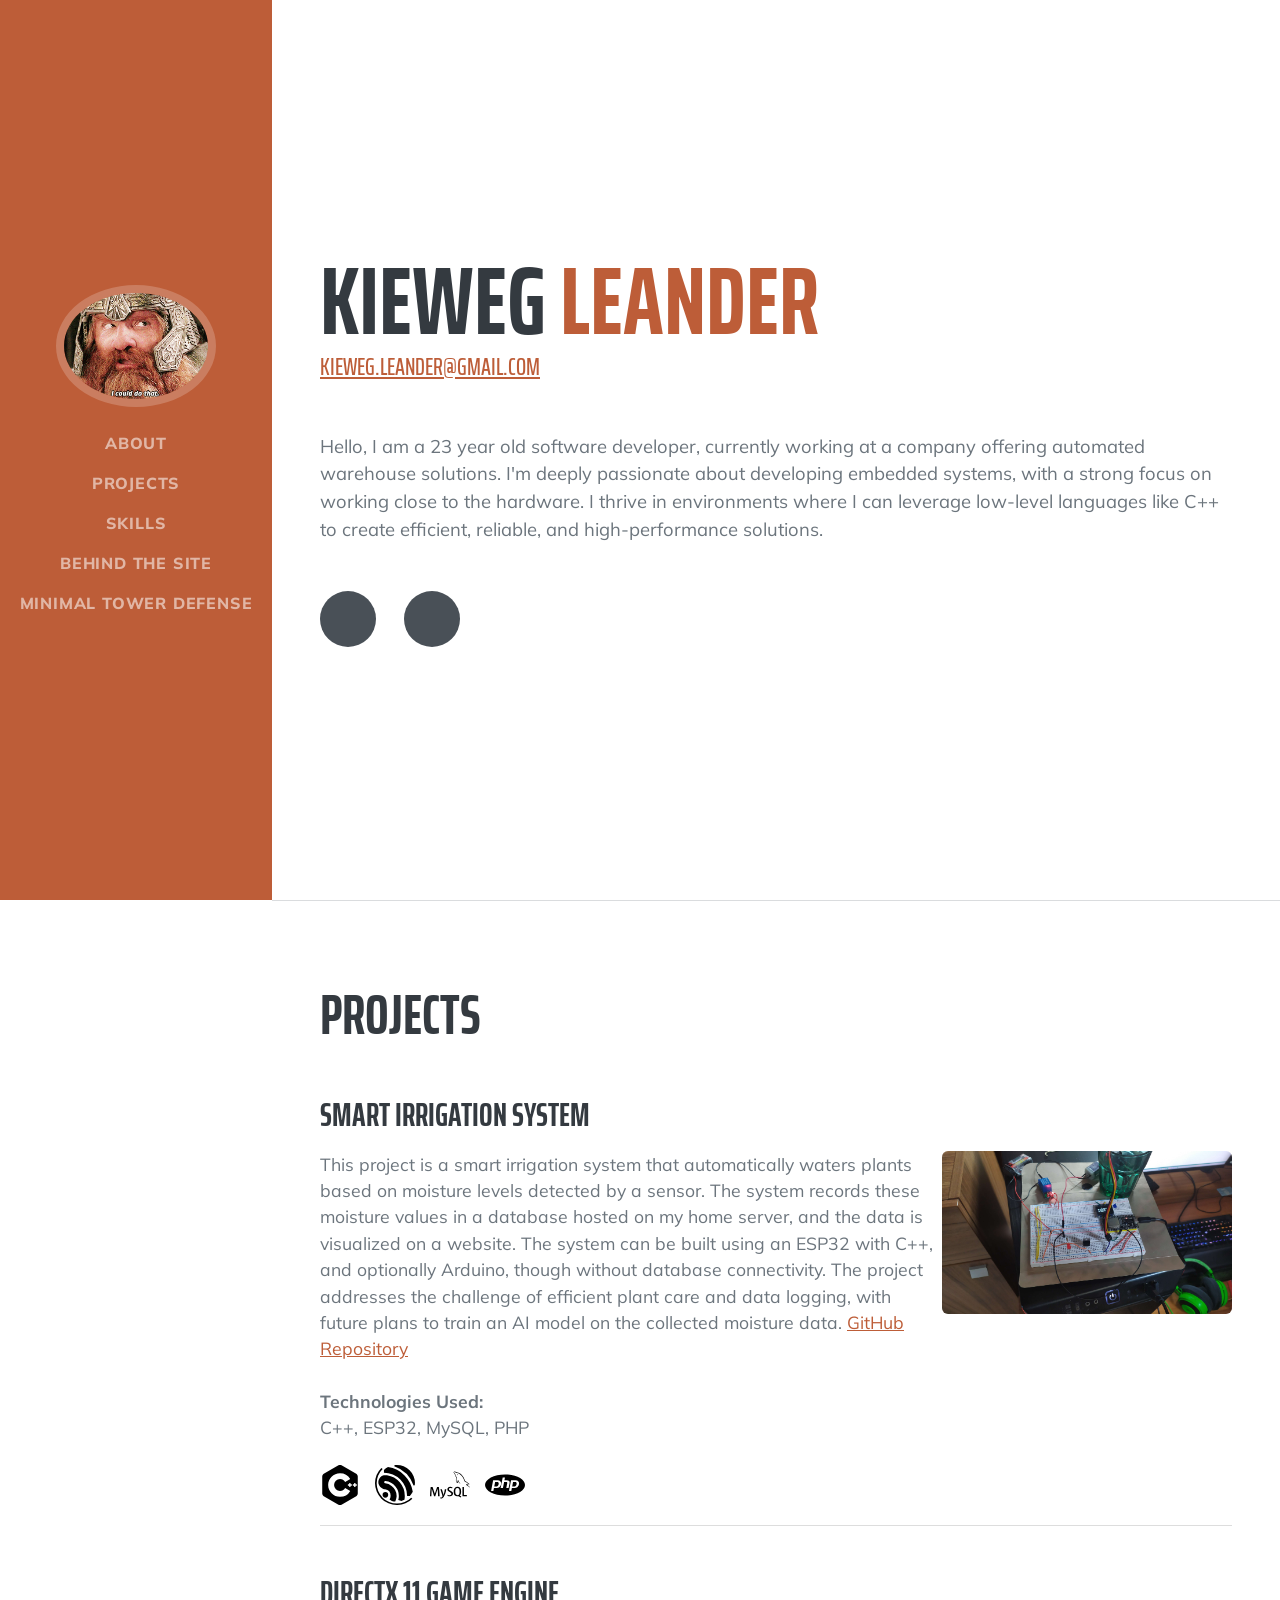
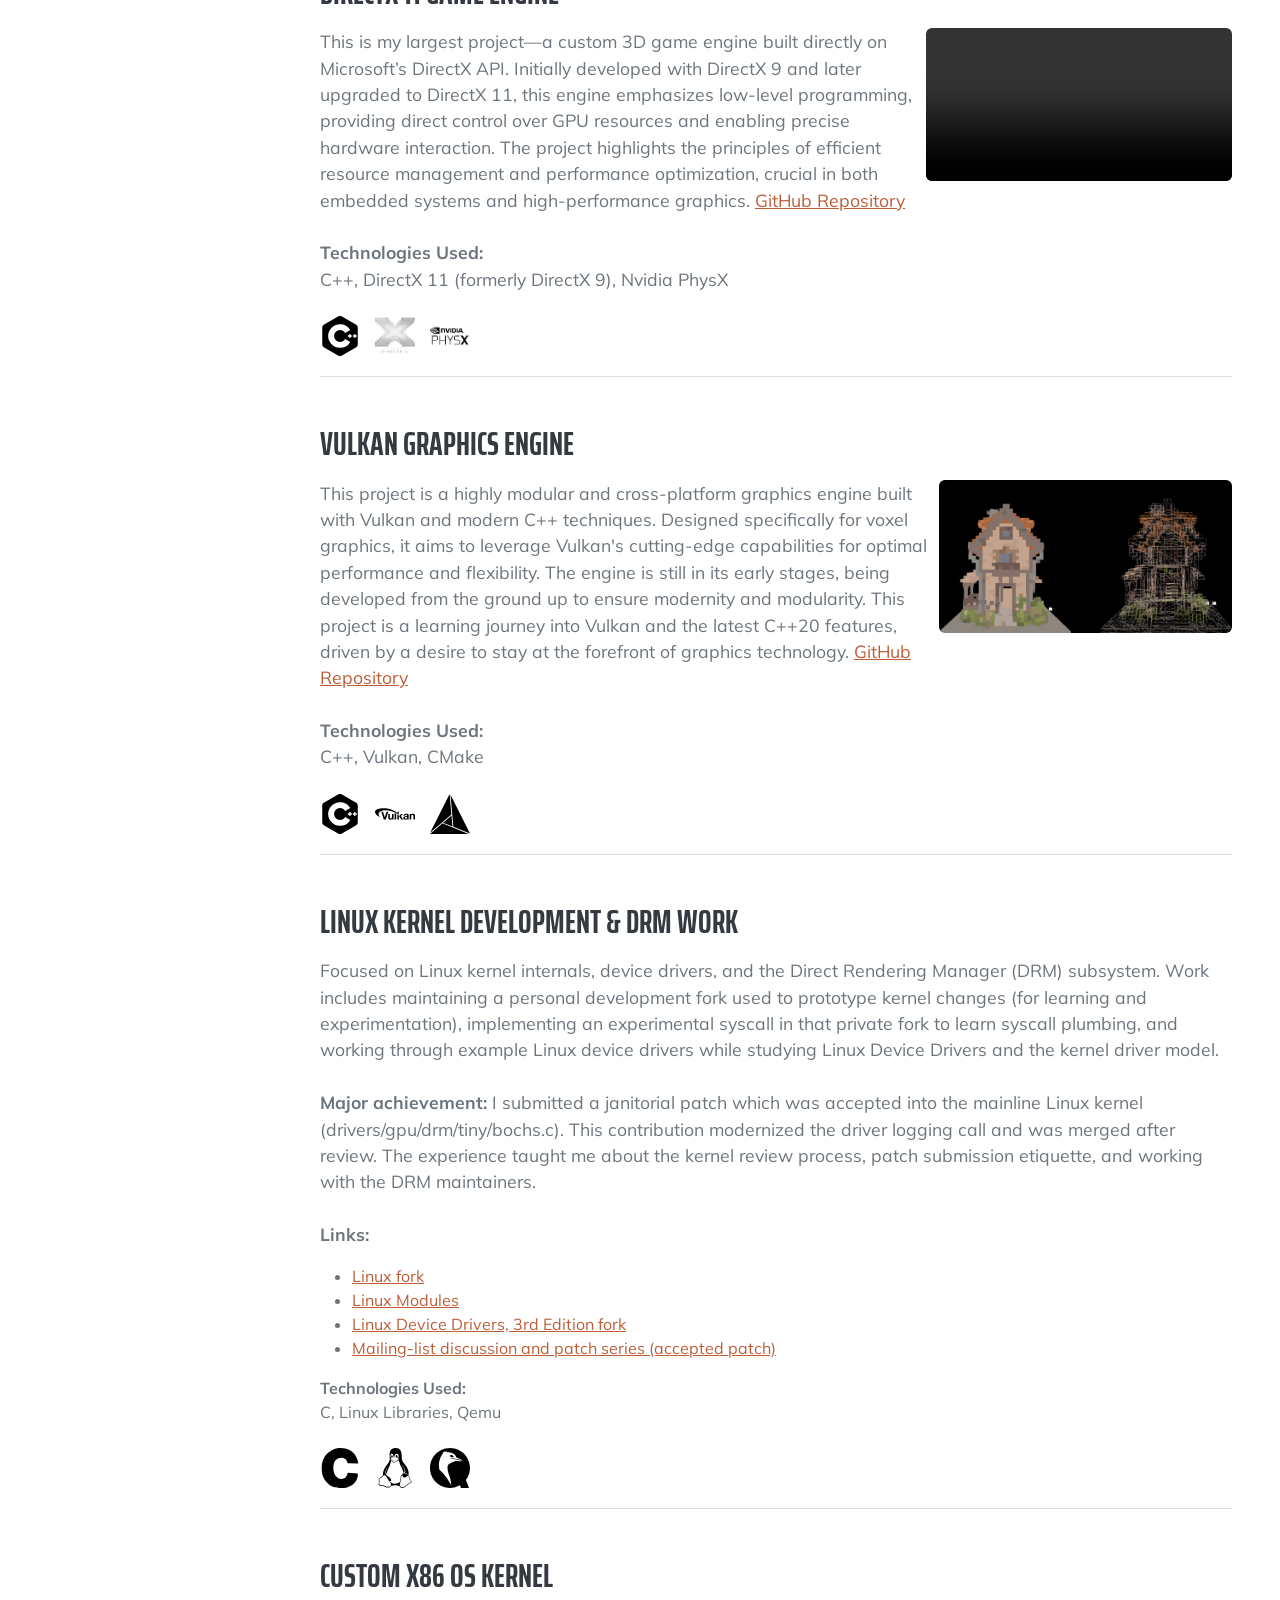
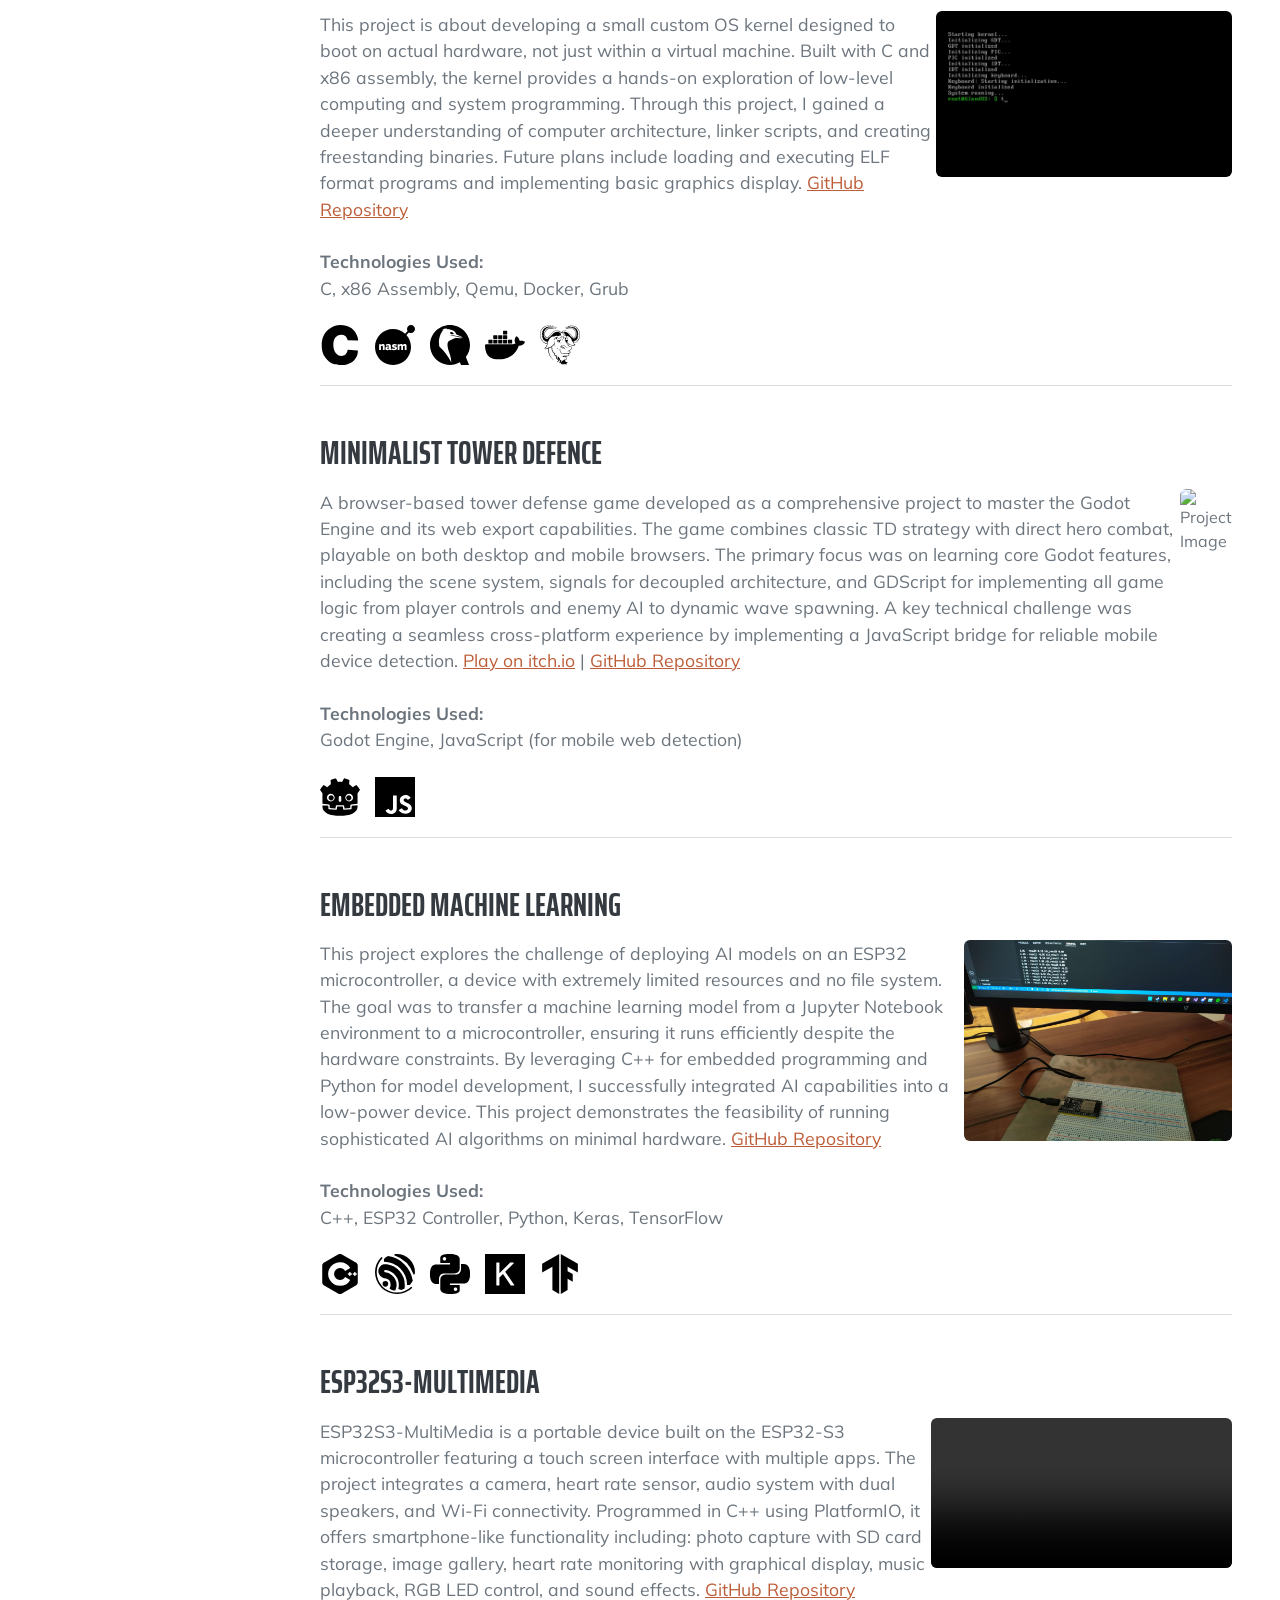
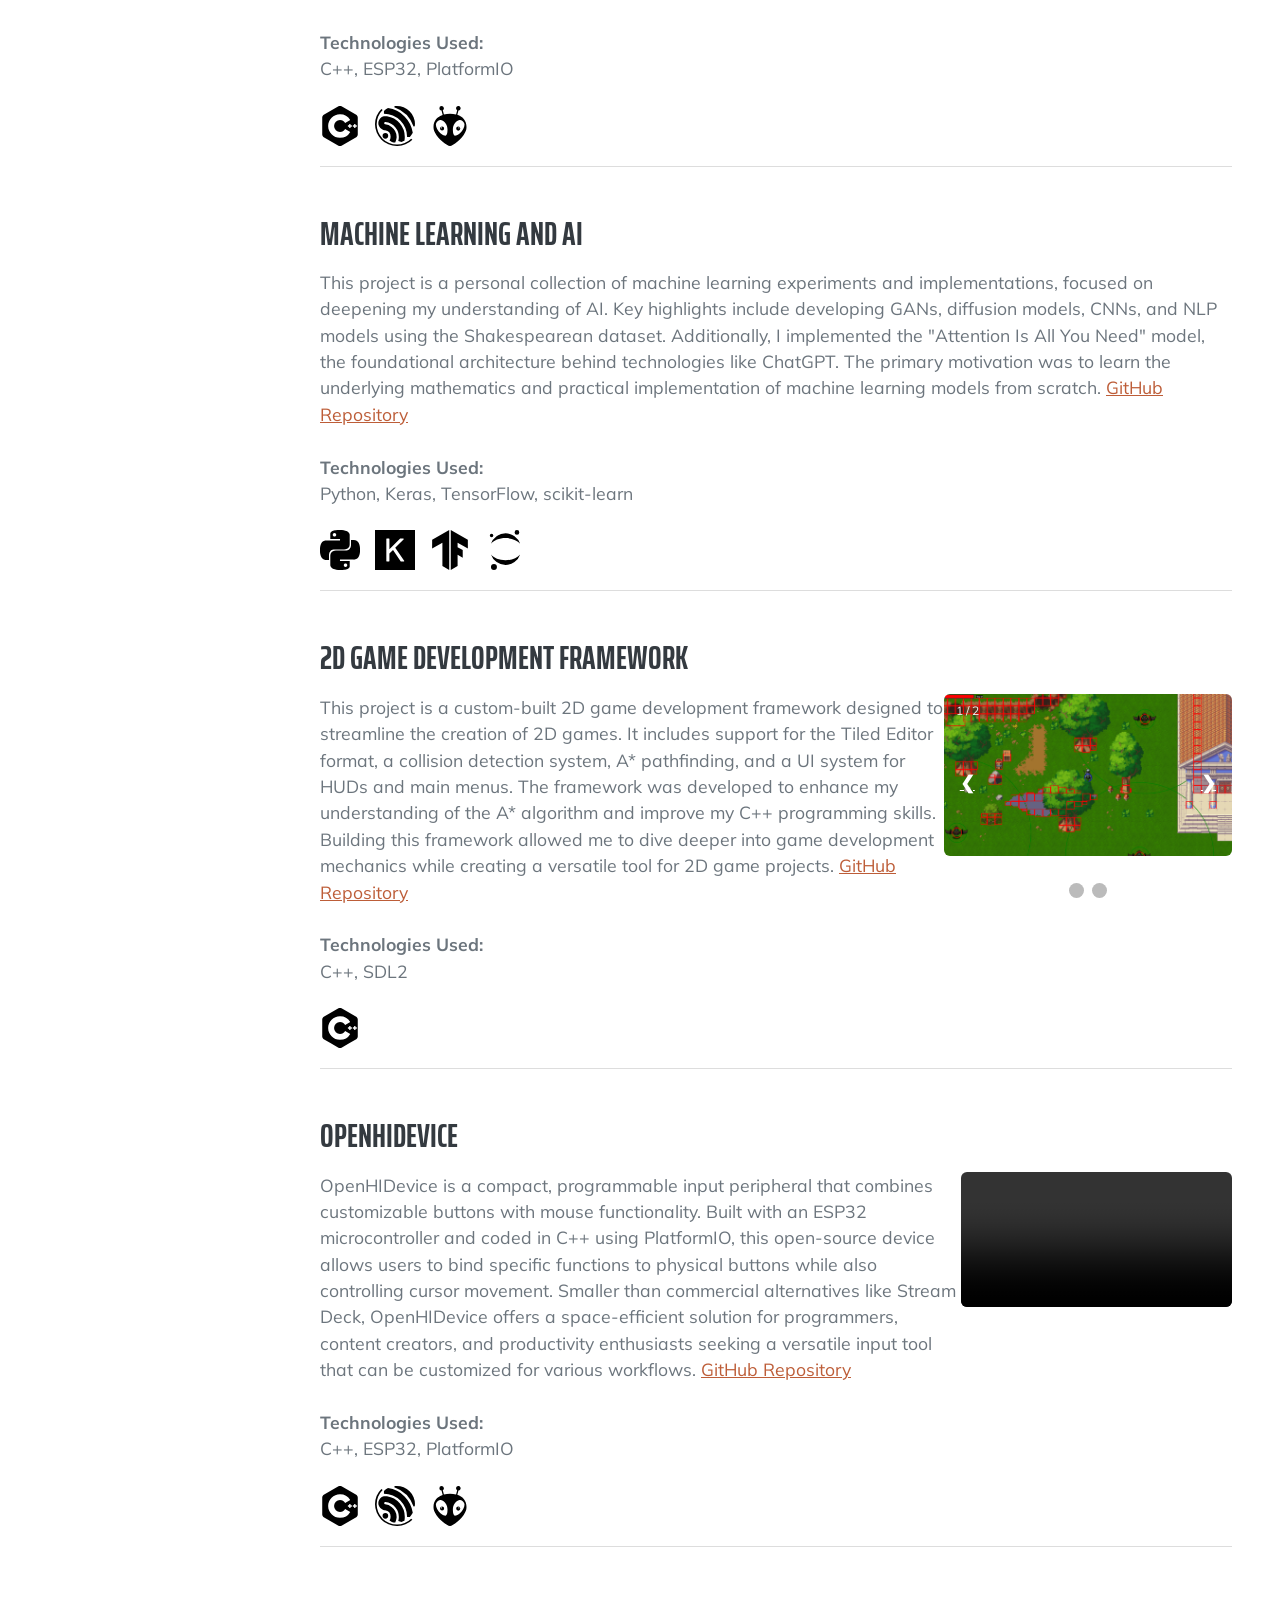
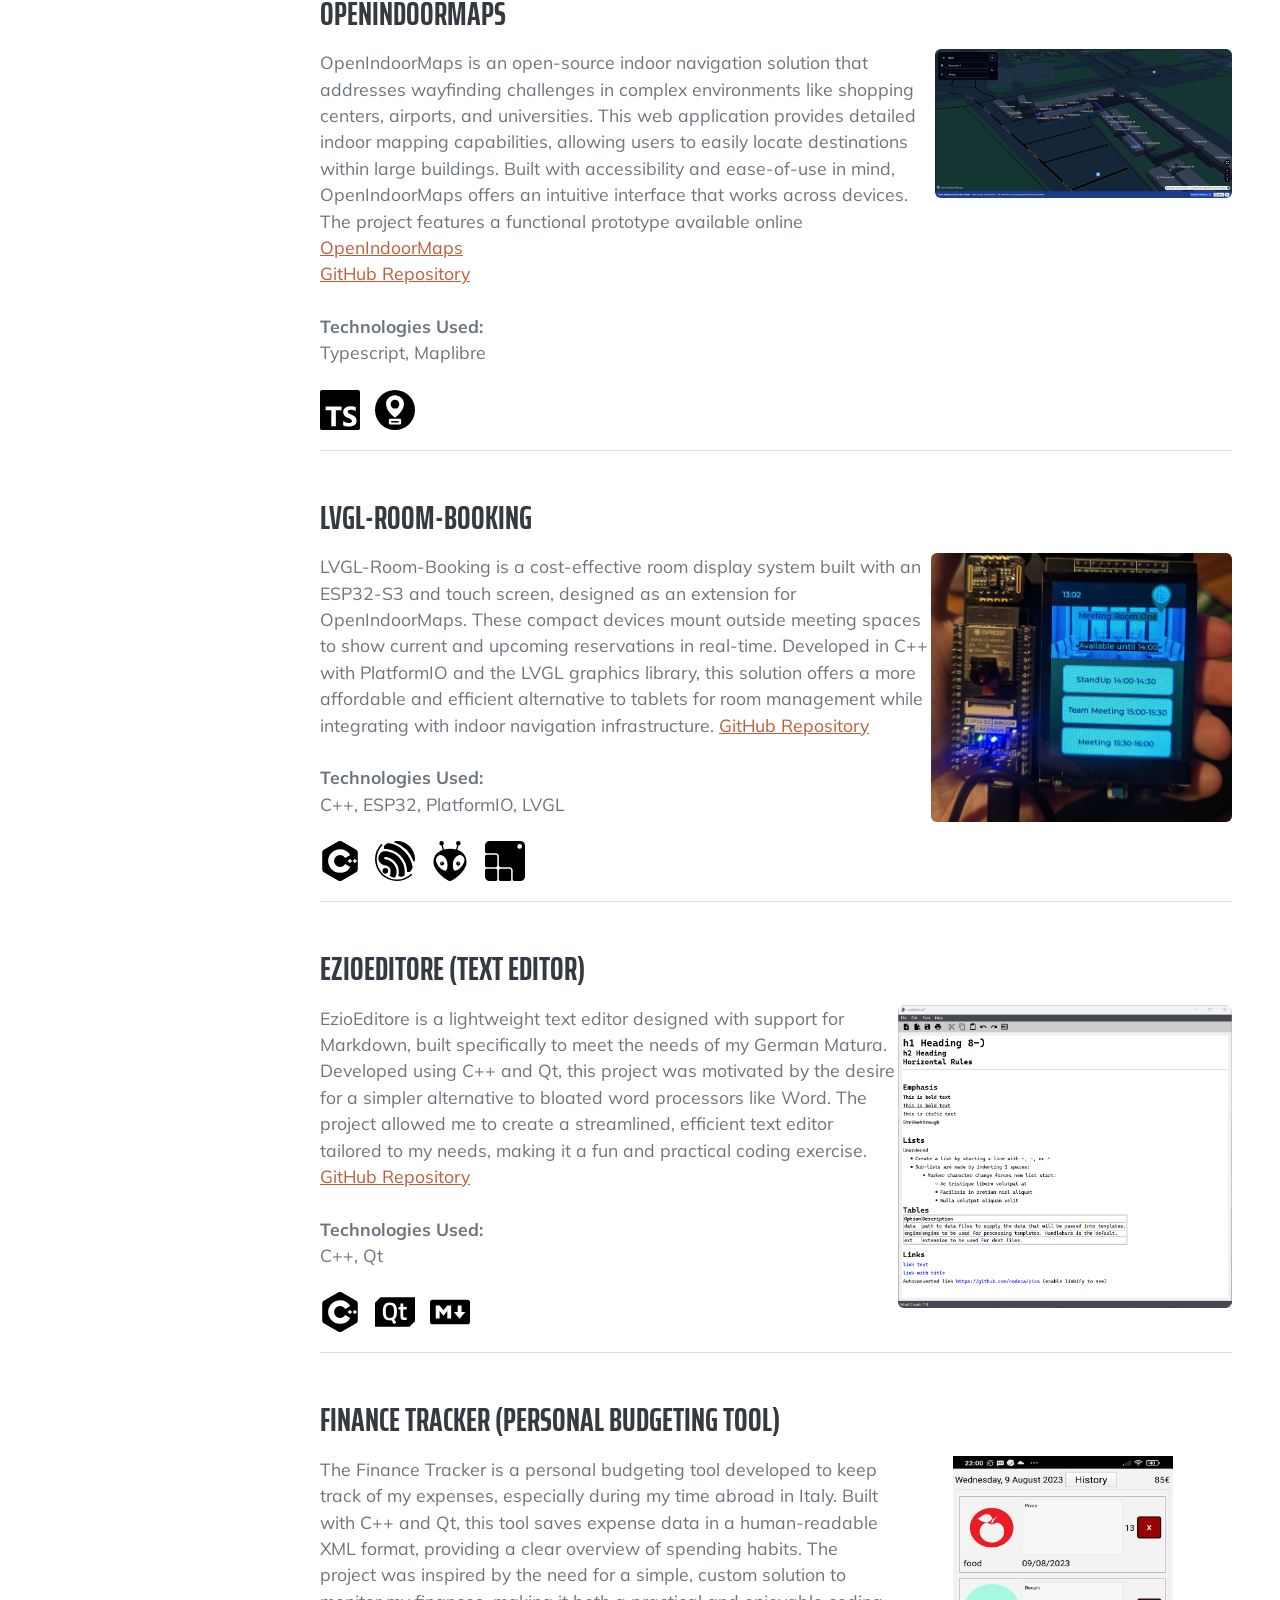
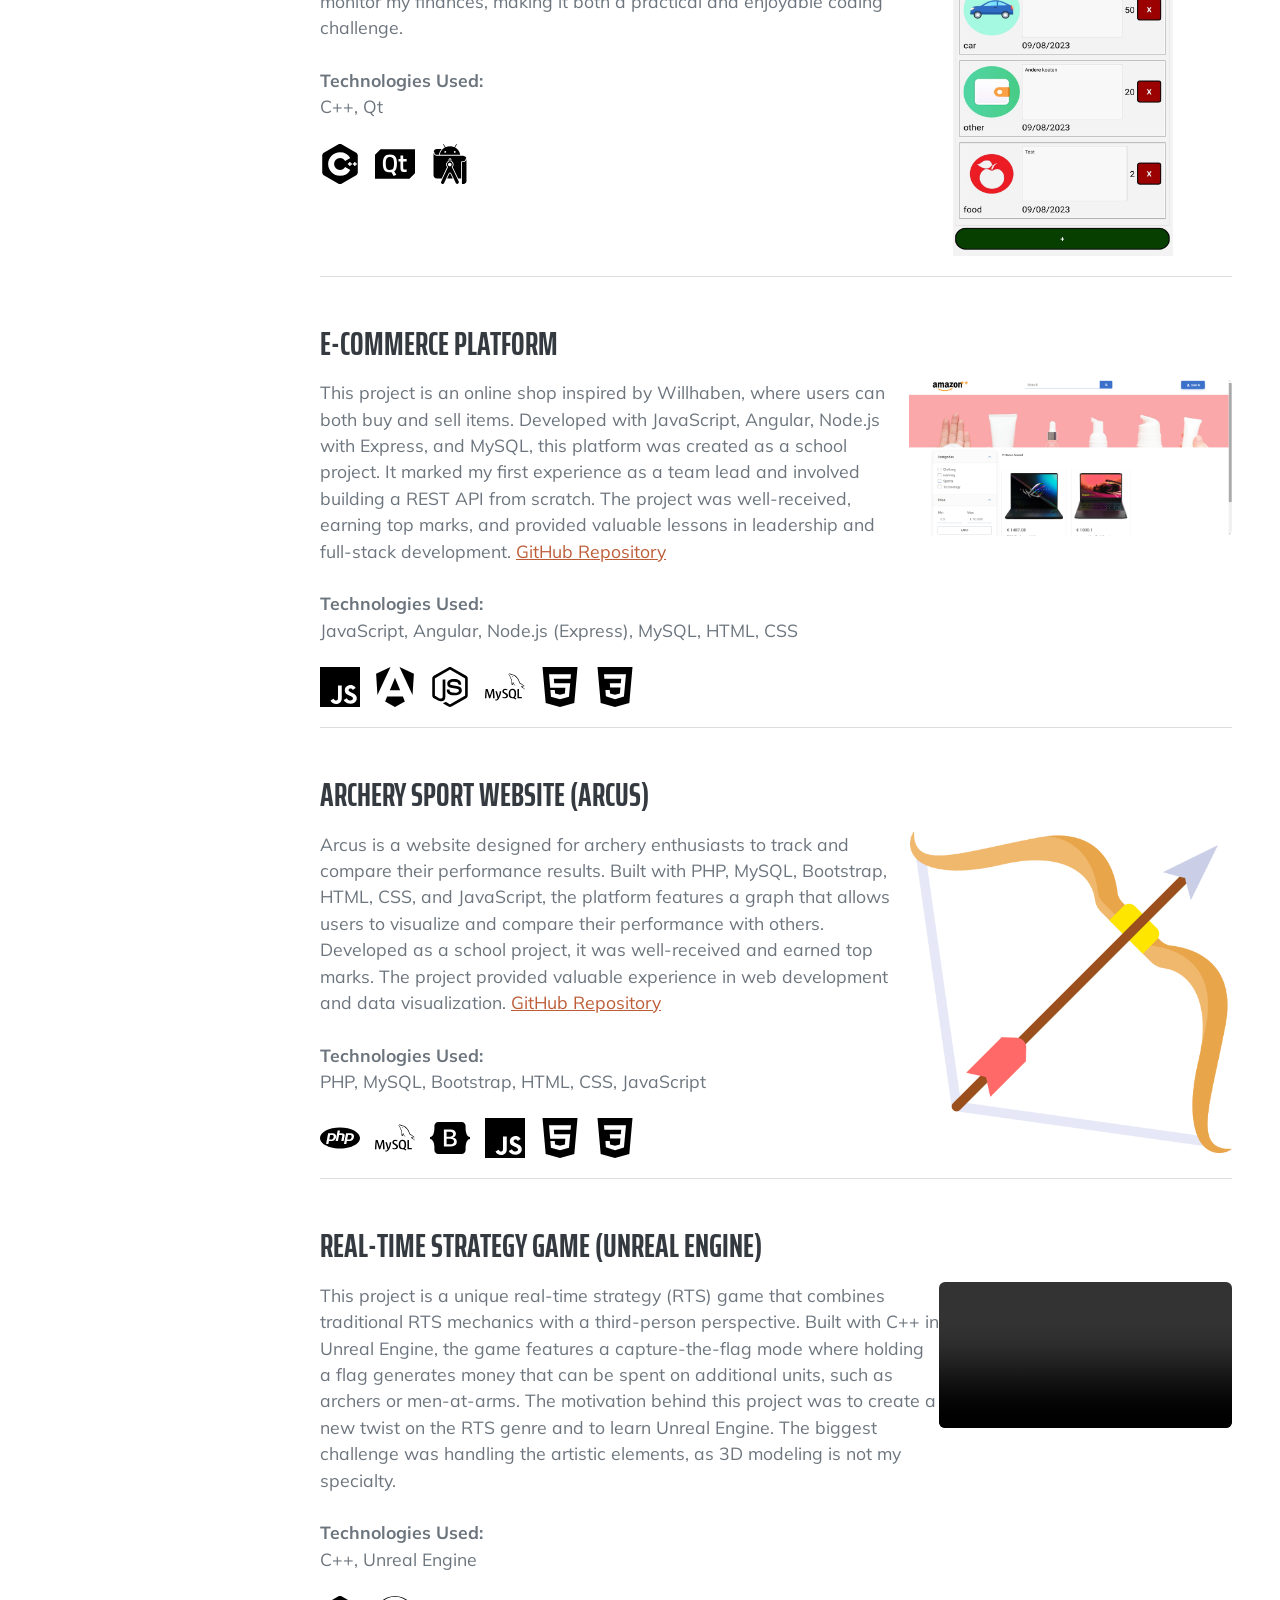
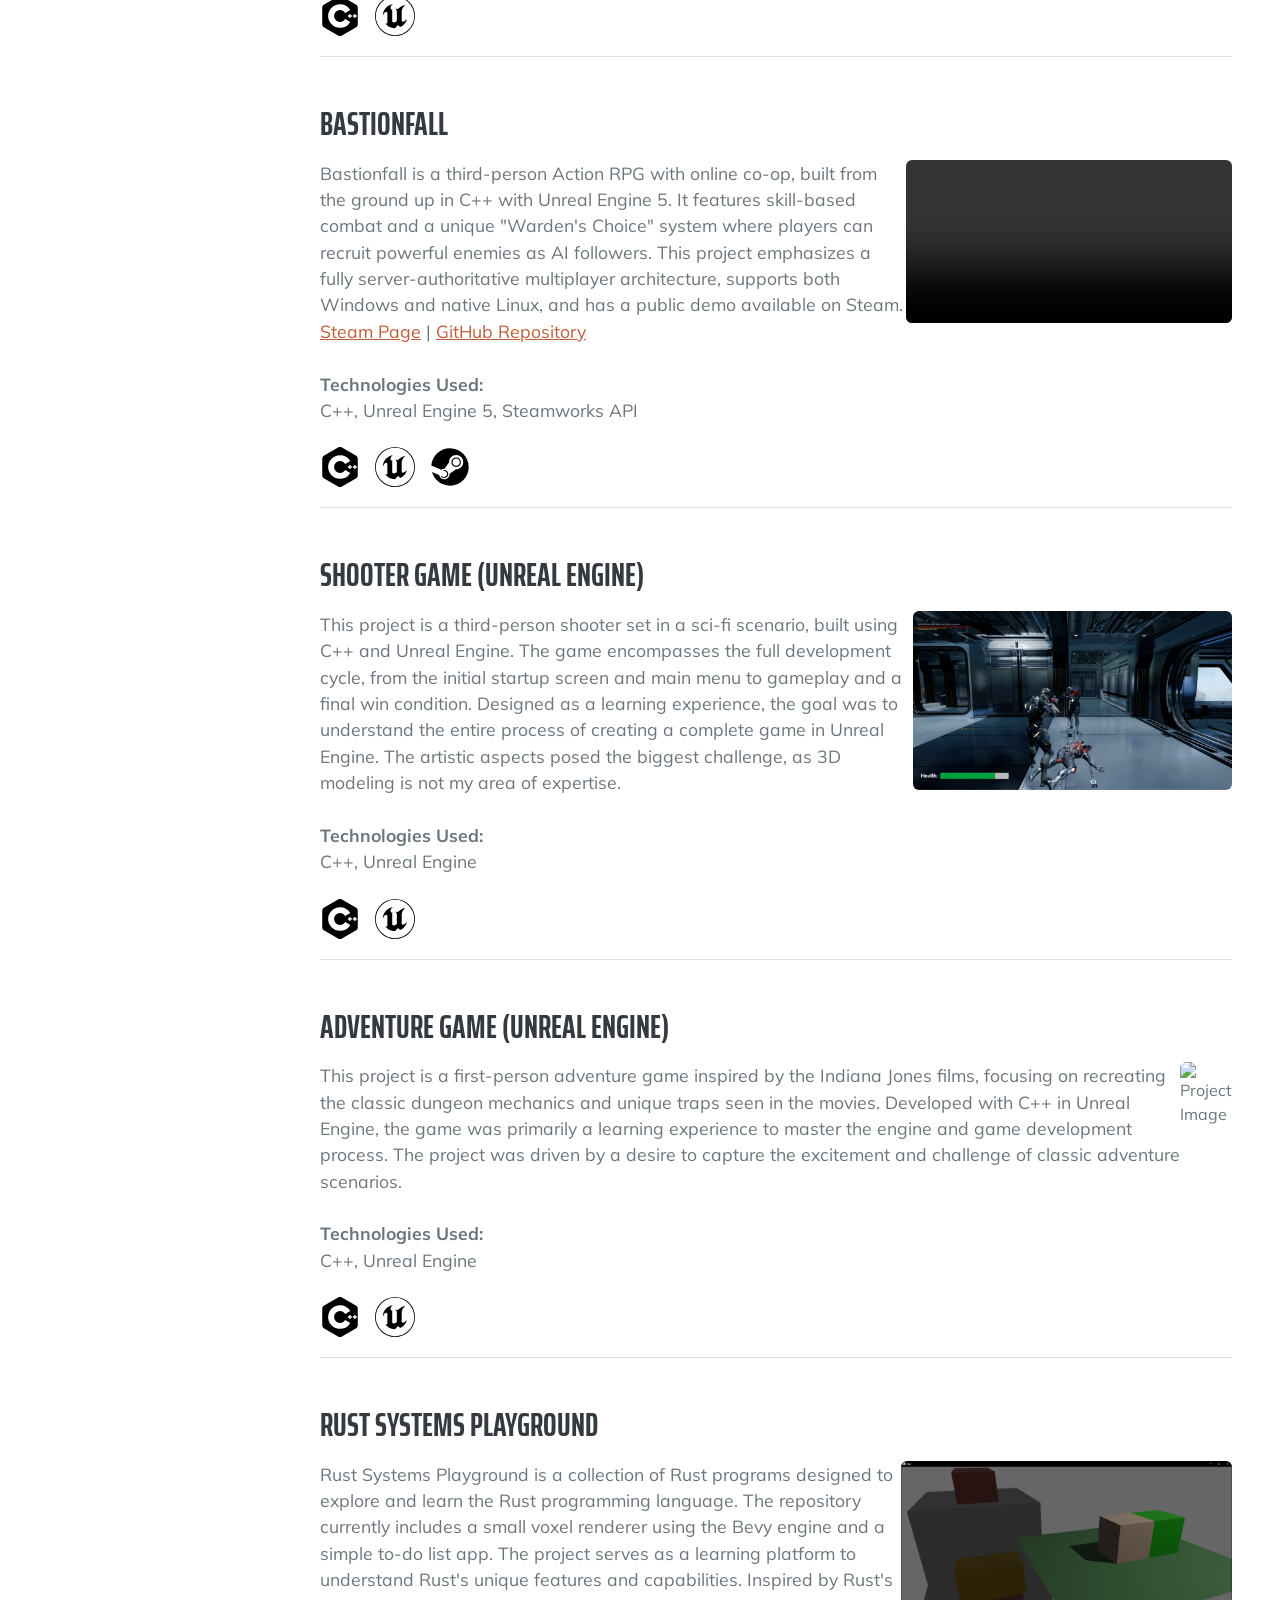
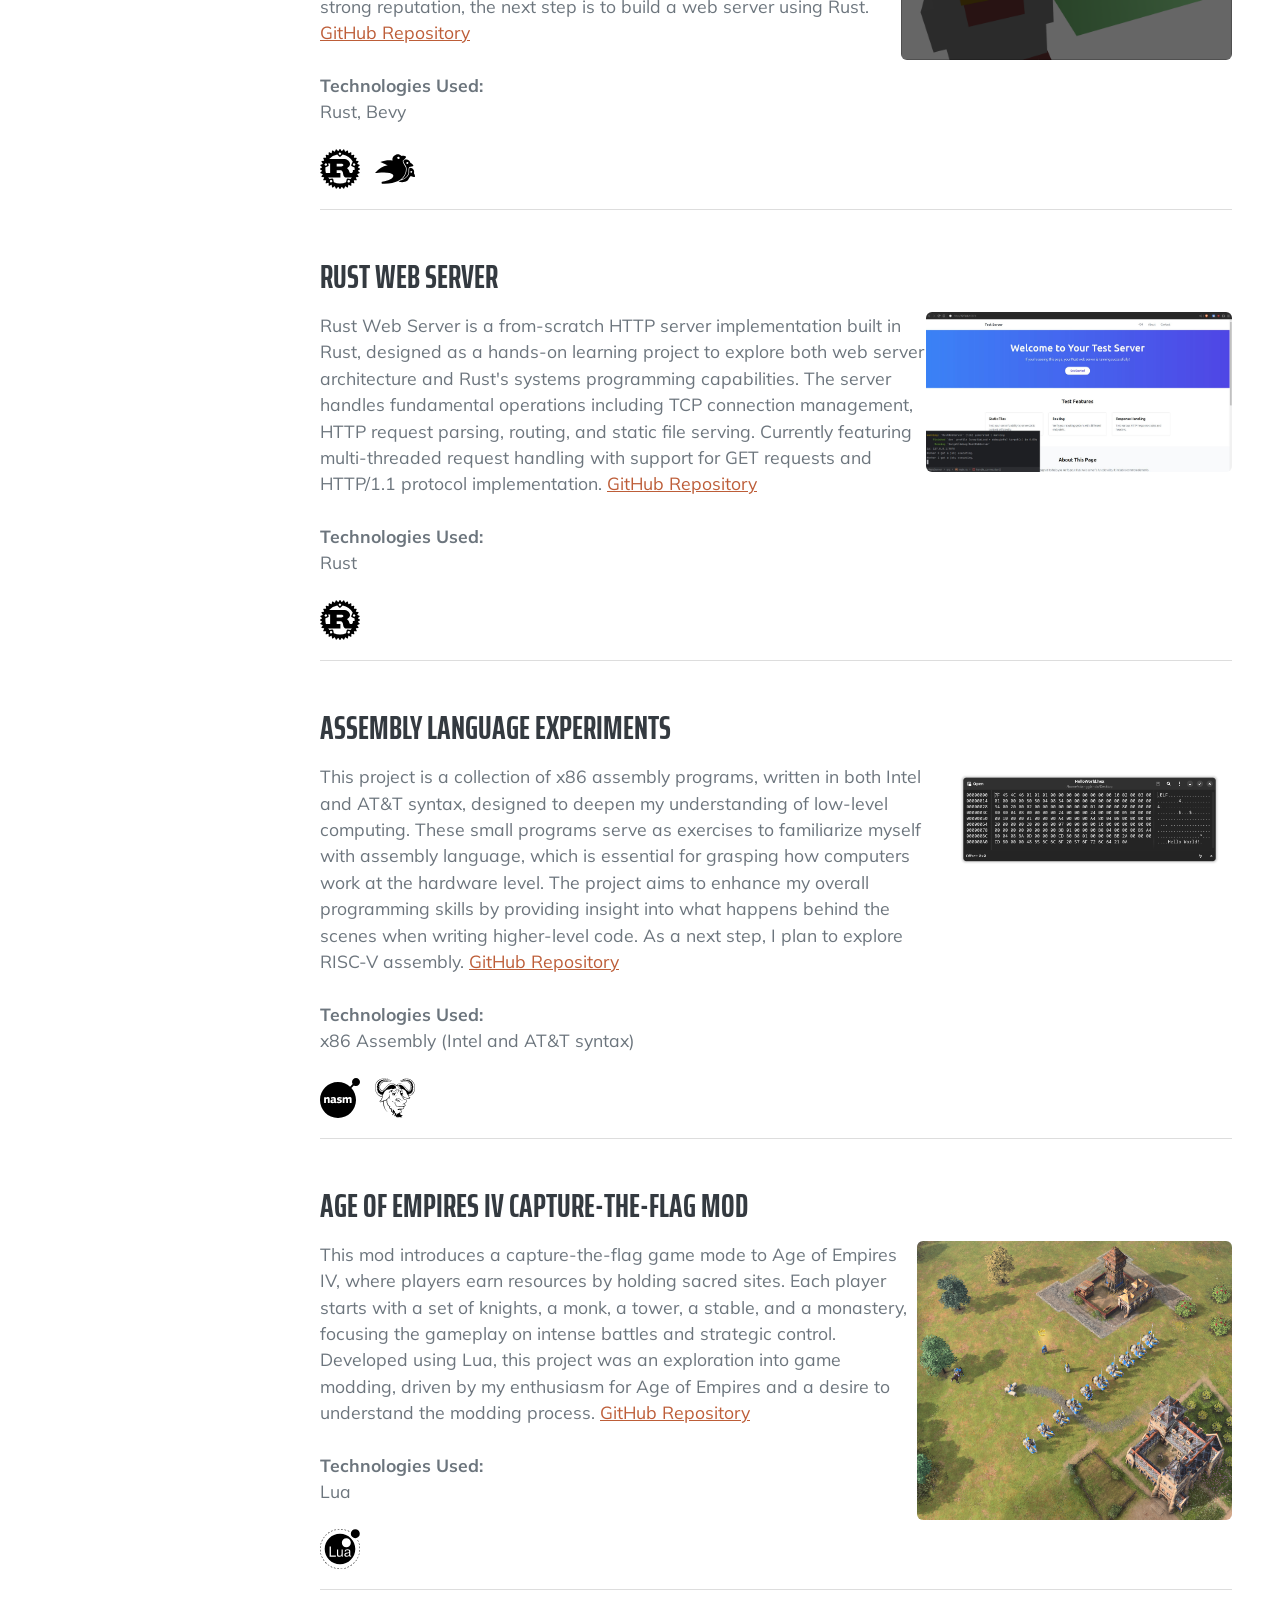
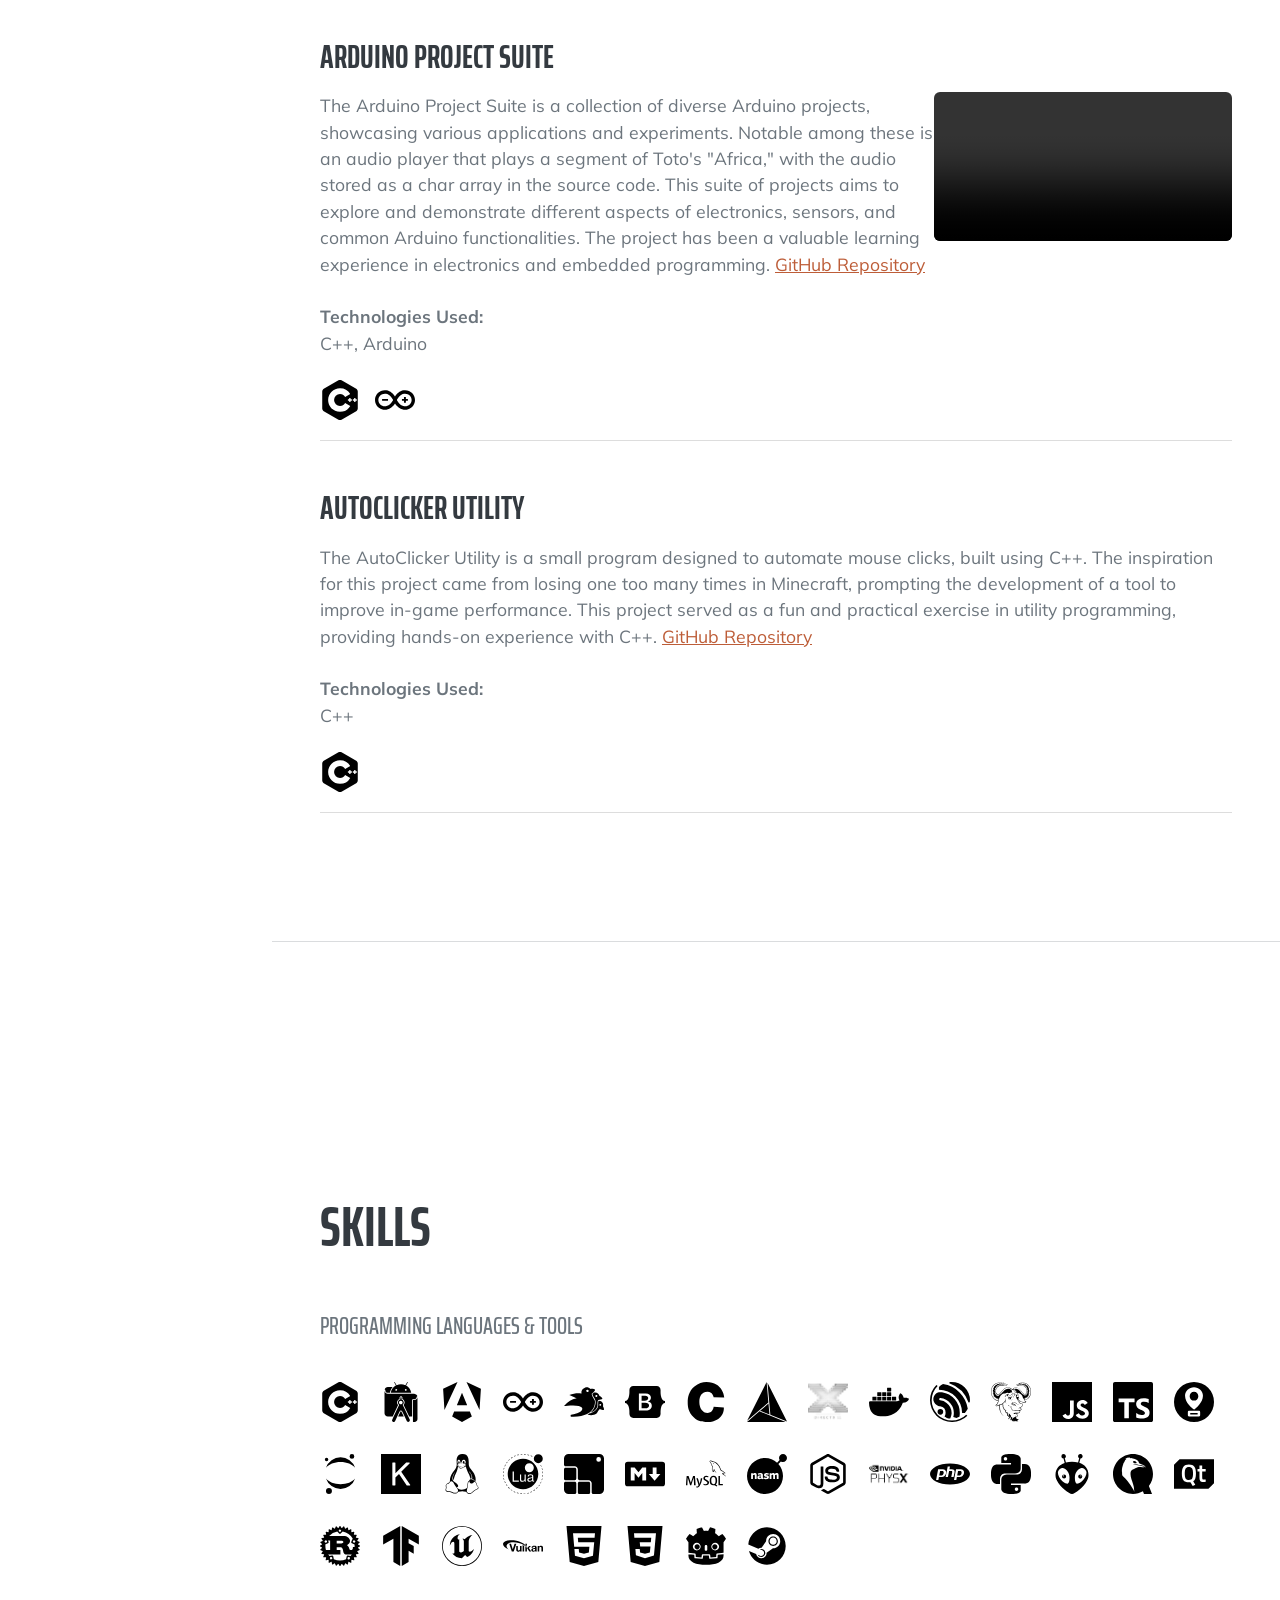
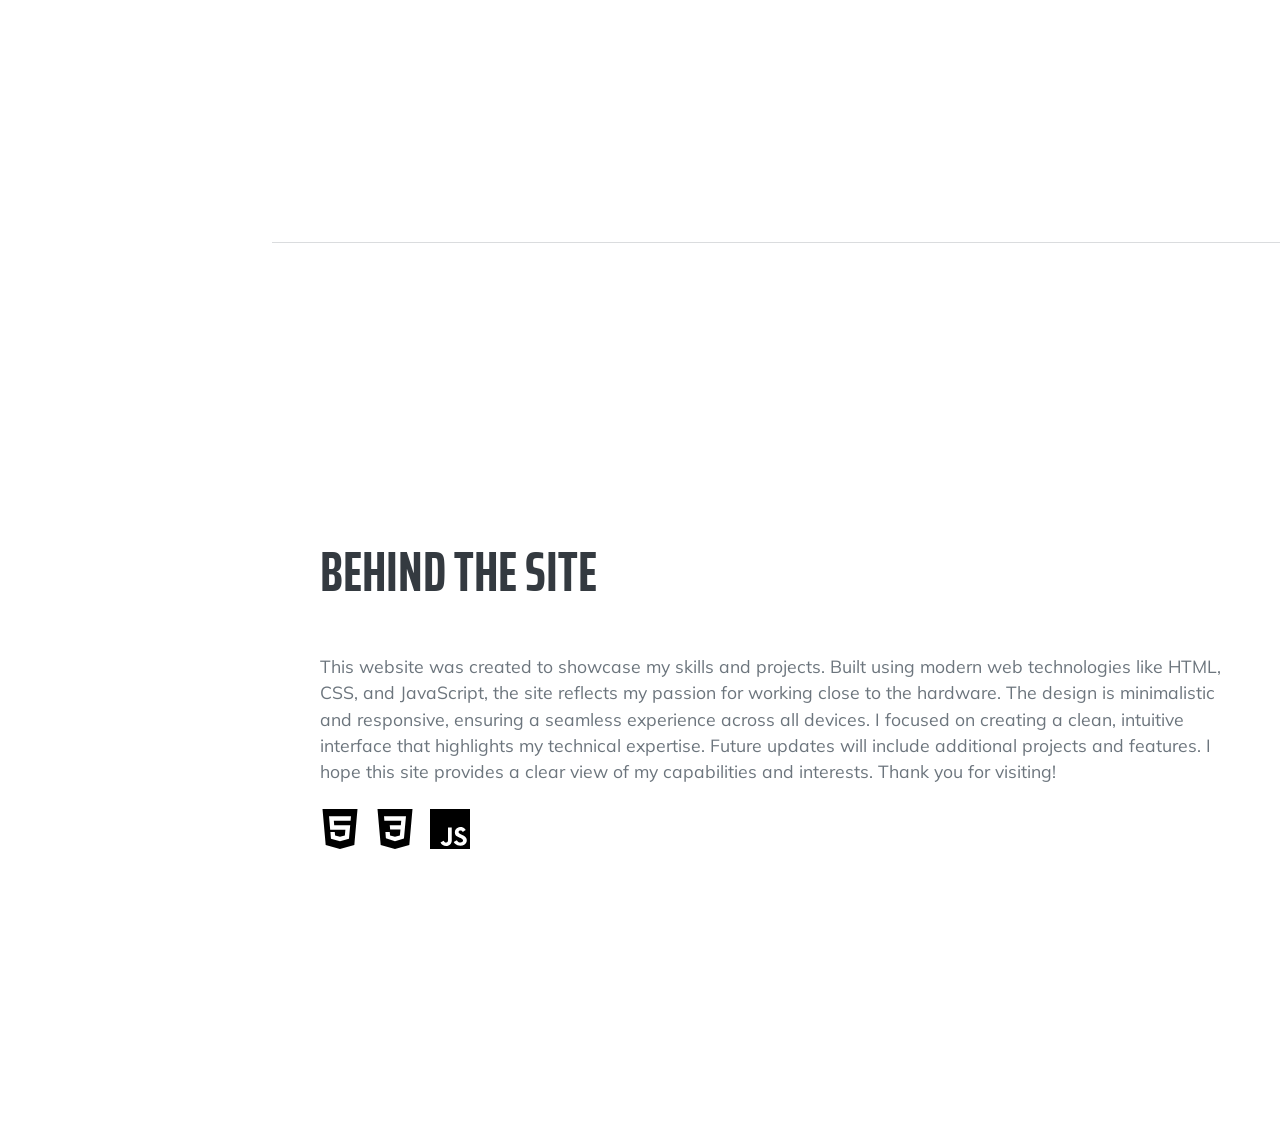
==== index.html @ 748ba39b "update project details for Bastionfall, including description and technologies used; add Steamworks " ====
<!DOCTYPE html>
<html lang="en">
    <head>
        <meta charset="utf-8" />
        <meta name="viewport" content="width=device-width, initial-scale=1, shrink-to-fit=no" />
        <meta name="potfolio" content="" />
        <meta name="Kieweg Leander" content="" />
        <title>Kieweg Leander</title>
        <link rel="icon" type="image/x-icon" href="assets/img/favicon.ico" />
        <!-- Font Awesome icons (free version)-->
        <script src="https://use.fontawesome.com/releases/v6.3.0/js/all.js" crossorigin="anonymous"></script>
        <!-- Google fonts-->
        <link href="https://fonts.googleapis.com/css?family=Saira+Extra+Condensed:500,700" rel="stylesheet" type="text/css" />
        <link href="https://fonts.googleapis.com/css?family=Muli:400,400i,800,800i" rel="stylesheet" type="text/css" />
        <!-- Core theme CSS (includes Bootstrap)-->
        <link href="css/styles.css" rel="stylesheet" />
    </head>
    <body id="page-top">
        <!-- Navigation-->
        <nav class="navbar navbar-expand-lg navbar-dark bg-primary fixed-top" id="sideNav">
            <a class="navbar-brand js-scroll-trigger" href="#page-top">
                <span class="d-block d-lg-none">Kieweg Leander</span>
                <span class="d-none d-lg-block"><img class="img-fluid img-profile rounded-circle mx-auto mb-2" src="assets/img/gimli.gif" alt="..." /></span>
            </a>
            <button class="navbar-toggler" type="button" data-bs-toggle="collapse" data-bs-target="#navbarResponsive" aria-controls="navbarResponsive" aria-expanded="false" aria-label="Toggle navigation"><span class="navbar-toggler-icon"></span></button>
            <div class="collapse navbar-collapse" id="navbarResponsive">
                <ul class="navbar-nav">
                    <li class="nav-item"><a class="nav-link js-scroll-trigger" href="#about">About</a></li>
                    <li class="nav-item"><a class="nav-link js-scroll-trigger" href="#projects">Projects</a></li>
                    <li class="nav-item"><a class="nav-link js-scroll-trigger" href="#skills">Skills</a></li>
                    <li class="nav-item"><a class="nav-link js-scroll-trigger" href="#behindTheSite">Behind the Site</a></li>
                    <li class="nav-item"><a class="nav-link js-scroll-trigger" href="./MinimalTowerDefense/MinimalTowerDefence.html">Minimal Tower Defense</a></li>
                </ul>
            </div>
        </nav>
        <!-- Page Content-->
        <div class="container-fluid p-0">
            <!-- About-->
            <section class="resume-section" id="about">
                <div class="resume-section-content">
                    <h1 class="mb-0">
                        Kieweg
                        <span class="text-primary">Leander</span>
                    </h1>
                    <div class="subheading mb-5">
                        <a href="mailto:kieweg.leander@gmail.com">kieweg.leander@gmail.com</a>
                    </div>
                    <p class="lead mb-5">Hello, I am a <span id="age"></span> year old software developer, currently working at a company offering automated warehouse solutions. 
                        I'm deeply passionate about developing embedded systems, with a strong focus on working close to the hardware. I thrive in environments 
                        where I can leverage low-level languages like C++ to create efficient, reliable, and high-performance solutions.</p>
                    <div class="social-icons">
                        <a class="social-icon" href="#!"><i class="fab fa-linkedin-in"></i></a>
                        <a class="social-icon" href="https://github.com/stiangglanda"><i class="fab fa-github"></i></a>
                    </div>
                </div>
            </section>
            <hr class="m-0" />
            <!-- Projects-->

            <section class="resume-section" id="projects">
                <div class="resume-section-content">
                    <h2 class="mb-5">Projects</h2>
                    
                    <!-- Project Container -->
                    <div class="project-container mb-5">
                        <!-- Project Title -->
                        <h3 class="project-title mb-3">Smart Irrigation System</h3>
                        
                        <!-- Project Content -->
                        <div class="project-content d-flex flex-column flex-md-row justify-content-between">
                            <!-- Project Text and Icons -->
                            <div class="project-details flex-grow-1">
                                <p class="project-description">
                                    This project is a smart irrigation system that automatically waters plants based 
                                    on moisture levels detected by a sensor. The system records these moisture values 
                                    in a database hosted on my home server, and the data is visualized on a website. 
                                    The system can be built using an ESP32 with C++, and optionally Arduino, though 
                                    without database connectivity. The project addresses the challenge of efficient 
                                    plant care and data logging, with future plans to train an AI model on the 
                                    collected moisture data. <a href="https://github.com/stiangglanda/WateringSystem">GitHub Repository</a>
                                    <br><br><b>Technologies Used:</b><br> C++, ESP32, MySQL, PHP
                                </p>
                                
                                <!-- Technology Icons -->
                                <div class="tech-icons mt-4">
                                    <img src="assets/img/cplusplus.svg" alt="cplusplus" class="tech-icon">
                                    <img src="assets/img/espressif.svg" alt="esp32" class="tech-icon">
                                    <img src="assets/img/mysql.svg" alt="mysql" class="tech-icon">
                                    <img src="assets/img/php.svg" alt="php" class="tech-icon">
                                    <!-- Add more icons as needed -->
                                </div>
                            </div>
                            
                            <!-- Project Image -->
                            <div class="project-image mt-4 mt-md-0 ml-md-4">
                                <img src="assets/img/WateringSystem.jpg" alt="Project Image" class="uniform-image img-fluid rounded">
                            </div>
                        </div>
                    </div>

                    <!-- Project Container -->
                    <div class="project-container mb-5">
                        <!-- Project Title -->
                        <h3 class="project-title mb-3">DirectX 11 Game Engine</h3>
                        
                        <!-- Project Content -->
                        <div class="project-content d-flex flex-column flex-md-row justify-content-between">
                            <!-- Project Text and Icons -->
                            <div class="project-details flex-grow-1">
                                <p class="project-description">
                                    This is my largest project—a custom 3D game engine built directly on Microsoft’s DirectX API. 
                                    Initially developed with DirectX 9 and later upgraded to DirectX 11, this engine emphasizes low-level 
                                    programming, providing direct control over GPU resources and enabling precise hardware interaction. 
                                    The project highlights the principles of efficient resource management and performance optimization, 
                                    crucial in both embedded systems and high-performance graphics. <a href="https://github.com/stiangglanda/DX11Engine">GitHub Repository</a>
                                    <br><br><b>Technologies Used:</b><br>
                                    C++, DirectX 11 (formerly DirectX 9), Nvidia PhysX
                                </p>
                                
                                <!-- Technology Icons -->
                                <div class="tech-icons mt-4">
                                    <img src="assets/img/cplusplus.svg" alt="cplusplus" class="tech-icon">
                                    <img src="assets/img/directxbw.png" alt="php" class="tech-icon">
                                    <img src="assets/img/NvidiaPhysx.png" alt="Nvidia Physx" class="tech-icon">
                                    <!-- Add more icons as needed -->
                                </div>
                            </div>
                            
                            <!-- Project Image -->
                            <div class="project-image mt-4 mt-md-0 ml-md-4">
                                <video class="uniform-image img-fluid rounded" autoplay muted controls>
                                    <source src="assets/DX11Engine.mp4" type="video/mp4">
                                </video>
                            </div>
                        </div>
                    </div>

                    <!-- Project Container -->
                    <div class="project-container mb-5">
                        <!-- Project Title -->
                        <h3 class="project-title mb-3">Vulkan Graphics Engine</h3>
                        
                        <!-- Project Content -->
                        <div class="project-content d-flex flex-column flex-md-row justify-content-between">
                            <!-- Project Text and Icons -->
                            <div class="project-details flex-grow-1">
                                <p class="project-description">
                                    This project is a highly modular and cross-platform graphics engine built with Vulkan 
                                    and modern C++ techniques. Designed specifically for voxel graphics, it aims to leverage Vulkan's 
                                    cutting-edge capabilities for optimal performance and flexibility. The engine is still in its early 
                                    stages, being developed from the ground up to ensure modernity and modularity. This project is a 
                                    learning journey into Vulkan and the latest C++20 features, driven by a desire to stay at the 
                                    forefront of graphics technology. <a href="https://github.com/stiangglanda/VulkanEngine">GitHub Repository</a>
                                    <br><br><b>Technologies Used:</b><br> C++, Vulkan, CMake
                                </p>
                                
                                <!-- Technology Icons -->
                                <div class="tech-icons mt-4">
                                    <img src="assets/img/cplusplus.svg" alt="cplusplus" class="tech-icon">
                                    <img src="assets/img/vulkan.svg" alt="vulkan" class="tech-icon">
                                    <img src="assets/img/cmake.svg" alt="cmake" class="tech-icon">
                                    <!-- Add more icons as needed -->
                                </div>
                            </div>
                            
                            <!-- Project Image -->
                            <div class="project-image mt-4 mt-md-0 ml-md-4">
                                <img src="assets/img/VulkanEngine.png" alt="Project Image" class="uniform-image img-fluid rounded">
                            </div>
                        </div>
                    </div>

                    <!-- Project Container -->
                    <div class="project-container mb-5">
                        <!-- Project Title -->
                        <h3 class="project-title mb-3">Linux Kernel Development & DRM Work</h3>
                        
                        <!-- Project Content -->
                        <div class="project-content d-flex flex-column flex-md-row justify-content-between">
                            <!-- Project Text and Icons -->
                            <div class="project-details flex-grow-1">
                                <p class="project-description">
                                    Focused on Linux kernel internals, device drivers, and the Direct Rendering Manager (DRM) subsystem.
                                    Work includes maintaining a personal development fork used to prototype kernel changes (for learning and experimentation),
                                    implementing an experimental syscall in that private fork to learn syscall plumbing, and working through example
                                    Linux device drivers while studying Linux Device Drivers and the kernel driver model. <br><br>
                                    <b>Major achievement:</b> I submitted a janitorial patch which was accepted into the mainline Linux kernel
                                    (drivers/gpu/drm/tiny/bochs.c). This contribution modernized the driver logging call and was merged after review.
                                    The experience taught me about the kernel review process, patch submission etiquette, and working with the DRM
                                    maintainers. <br><br>
                                    <b>Links:</b>
                                    <ul>
                                        <li><a href="https://github.com/stiangglanda/linux">Linux fork</a></li>
                                        <li><a href="https://github.com/stiangglanda/LinuxModules">Linux Modules</a></li>
                                        <li><a href="https://github.com/stiangglanda/ldd3">Linux Device Drivers, 3rd Edition fork</a></li>
                                        <li><a href="https://lkml.org/lkml/2025/9/8/880">Mailing-list discussion and patch series (accepted patch)</a></li>
                                    </ul>
                                    <b>Technologies Used:</b><br> C, Linux Libraries, Qemu
                                </p>
                                
                                <!-- Technology Icons -->
                                <div class="tech-icons mt-4">
                                    <img src="assets/img/c.svg" alt="c" class="tech-icon">
                                    <img src="assets/img/linux.svg" alt="linux" class="tech-icon">
                                    <img src="assets/img/qemu.svg" alt="qemu" class="tech-icon">
                                    <!-- Add more icons as needed -->
                                </div>
                            </div>
                            
                        </div>
                    </div>
                    
                    <!-- Project Container -->
                    <div class="project-container mb-5">
                        <!-- Project Title -->
                        <h3 class="project-title mb-3">Custom x86 OS Kernel</h3>
                        
                        <!-- Project Content -->
                        <div class="project-content d-flex flex-column flex-md-row justify-content-between">
                            <!-- Project Text and Icons -->
                            <div class="project-details flex-grow-1">
                                <p class="project-description">
                                    This project is about developing a small custom OS kernel designed to boot on actual 
                                    hardware, not just within a virtual machine. Built with C and x86 assembly, the kernel 
                                    provides a hands-on exploration of low-level computing and system programming. Through 
                                    this project, I gained a deeper understanding of computer architecture, linker scripts, 
                                    and creating freestanding binaries. Future plans include loading and executing ELF format 
                                    programs and implementing basic graphics display. <a href="https://github.com/stiangglanda/X86-OS-Kernel">GitHub Repository</a>
                                    <br><br><b>Technologies Used:</b><br> C, x86 Assembly, Qemu, Docker, Grub
                                </p>
                                
                                <!-- Technology Icons -->
                                <div class="tech-icons mt-4">
                                    <img src="assets/img/c.svg" alt="c" class="tech-icon">
                                    <img src="assets/img/nasm.svg" alt="asm" class="tech-icon">
                                    <img src="assets/img/qemu.svg" alt="qemu" class="tech-icon">
                                    <img src="assets/img/docker.svg" alt="docker" class="tech-icon">
                                    <img src="assets/img/gnu.svg" alt="grub" class="tech-icon">
                                    <!-- Add more icons as needed -->
                                </div>
                            </div>
                            
                            <!-- Project Image -->
                            <div class="project-image mt-4 mt-md-0 ml-md-4">
                                <img src="assets/GlandOS.gif" alt="Project Image" class="uniform-image img-fluid rounded">
                            </div>
                        </div>
                    </div>

                    <!-- Project Container -->
                    <div class="project-container mb-5">
                        <!-- Project Title -->
                        <h3 class="project-title mb-3">Minimalist Tower Defence</h3>
                        
                        <!-- Project Content -->
                        <div class="project-content d-flex flex-column flex-md-row justify-content-between">
                            <!-- Project Text and Icons -->
                            <div class="project-details flex-grow-1">
                                <p class="project-description">
                                    A browser-based tower defense game developed as a comprehensive project to master the Godot Engine and its web export capabilities. 
                                    The game combines classic TD strategy with direct hero combat, playable on both desktop and mobile browsers.
                                    The primary focus was on learning core Godot features, including the scene system, signals for decoupled architecture, 
                                    and GDScript for implementing all game logic from player controls and enemy AI to dynamic wave spawning. A key technical 
                                    challenge was creating a seamless cross-platform experience by implementing a JavaScript bridge for reliable mobile device detection. 
                                    <a href="https://stlndinteractive.itch.io/minimalist-tower-defence">Play on itch.io</a> | <a href="https://github.com/stiangglanda/minimaltowerdefense">GitHub Repository</a>
                                    <br><br><b>Technologies Used:</b><br> Godot Engine, JavaScript (for mobile web detection)
                                </p>
                                
                                <!-- Technology Icons -->
                                <div class="tech-icons mt-4">
                                    <img src="assets/img/godot.svg" alt="godot" class="tech-icon">
                                    <img src="assets/img/javascript.svg" alt="javascript" class="tech-icon">
                                </div>
                            </div>
                            
                            <!-- Project Image -->
                            <div class="project-image mt-4 mt-md-0 ml-md-4">
                                <img src="assets/mtd.gif" alt="Project Image" class="uniform-image img-fluid rounded">
                            </div>
                        </div>
                    </div>

                    <!-- Project Container -->
                    <div class="project-container mb-5">
                        <!-- Project Title -->
                        <h3 class="project-title mb-3">Embedded Machine Learning</h3>
                        
                        <!-- Project Content -->
                        <div class="project-content d-flex flex-column flex-md-row justify-content-between">
                            <!-- Project Text and Icons -->
                            <div class="project-details flex-grow-1">
                                <p class="project-description">
                                    This project explores the challenge of deploying AI models on an ESP32 microcontroller, 
                                    a device with extremely limited resources and no file system. The goal was to transfer a 
                                    machine learning model from a Jupyter Notebook environment to a microcontroller, ensuring 
                                    it runs efficiently despite the hardware constraints. By leveraging C++ for embedded programming 
                                    and Python for model development, I successfully integrated AI capabilities into a low-power device. 
                                    This project demonstrates the feasibility of running sophisticated AI algorithms on minimal hardware.
                                    <a href="https://github.com/stiangglanda/EmbeddedMachineLearning">GitHub Repository</a>
                                    <br><br><b>Technologies Used:</b><br> C++, ESP32 Controller, Python, Keras, TensorFlow
                                </p>
                                
                                <!-- Technology Icons -->
                                <div class="tech-icons mt-4">
                                    <img src="assets/img/cplusplus.svg" alt="cplusplus" class="tech-icon">
                                    <img src="assets/img/espressif.svg" alt="esp32" class="tech-icon">
                                    <img src="assets/img/python.svg" alt="python" class="tech-icon">
                                    <img src="assets/img/keras.svg" alt="keras" class="tech-icon">
                                    <img src="assets/img/tensorflow.svg" alt="tensorflow" class="tech-icon">
                                    <!-- Add more icons as needed -->
                                </div>
                            </div>
                            
                            <!-- Project Image -->
                            <div class="project-image mt-4 mt-md-0 ml-md-4">
                                <img src="assets/img/EmbeddedMachineLearning.jpg" alt="Project Image" class="uniform-image img-fluid rounded">
                            </div>
                        </div>
                    </div>

                                        <!-- Project Container -->
                    <div class="project-container mb-5">
                        <!-- Project Title -->
                        <h3 class="project-title mb-3">ESP32S3-MultiMedia</h3>
                        
                        <!-- Project Content -->
                        <div class="project-content d-flex flex-column flex-md-row justify-content-between">
                            <!-- Project Text and Icons -->
                            <div class="project-details flex-grow-1">
                                <p class="project-description">
                                    ESP32S3-MultiMedia is a portable device built on the ESP32-S3 microcontroller featuring a 
                                    touch screen interface with multiple apps. The project integrates a camera, heart rate sensor, 
                                    audio system with dual speakers, and Wi-Fi connectivity. Programmed in C++ using PlatformIO, it 
                                    offers smartphone-like functionality including: photo capture with SD card storage, image gallery, 
                                    heart rate monitoring with graphical display, music playback, RGB LED control, and sound effects.
                                    <a href="https://github.com/stiangglanda/ESP32S3-MultiMedia">GitHub Repository</a>
                                    <br><br><b>Technologies Used:</b><br> C++, ESP32, PlatformIO
                                </p>
                                
                                <!-- Technology Icons -->
                                <div class="tech-icons mt-4">
                                    <img src="assets/img/cplusplus.svg" alt="cplusplus" class="tech-icon">
                                    <img src="assets/img/espressif.svg" alt="esp32" class="tech-icon">
                                    <img src="assets/img/platformio.svg" alt="platformio" class="tech-icon">
                                    <!-- Add more icons as needed -->
                                </div>
                            </div>
                            
                            <!-- Project Image -->
                            <div class="project-image mt-4 mt-md-0 ml-md-4">
                                <video class="uniform-image img-fluid rounded" autoplay muted controls>
                                    <source src="assets/esp32s3multimedia.mp4" type="video/mp4">
                                </video>
                            </div>
                        </div>
                    </div>

                    <!-- Project Container -->
                    <div class="project-container mb-5">
                        <!-- Project Title -->
                        <h3 class="project-title mb-3">Machine Learning and AI</h3>
                        
                        <!-- Project Content -->
                        <div class="project-content d-flex flex-column flex-md-row justify-content-between">
                            <!-- Project Text and Icons -->
                            <div class="project-details flex-grow-1">
                                <p class="project-description">
                                    This project is a personal collection of machine learning experiments and implementations, 
                                    focused on deepening my understanding of AI. Key highlights include developing GANs, diffusion models, 
                                    CNNs, and NLP models using the Shakespearean dataset. Additionally, I implemented the "Attention Is All You Need" 
                                    model, the foundational architecture behind technologies like ChatGPT. The primary motivation was to learn 
                                    the underlying mathematics and practical implementation of machine learning models from scratch.
                                    <a href="https://github.com/stiangglanda/MyMLPlayground">GitHub Repository</a>
                                    <br><br><b>Technologies Used:</b><br> Python, Keras, TensorFlow, scikit-learn
                                </p>
                                
                                <!-- Technology Icons -->
                                <div class="tech-icons mt-4">
                                    <img src="assets/img/python.svg" alt="python" class="tech-icon">
                                    <img src="assets/img/keras.svg" alt="keras" class="tech-icon">
                                    <img src="assets/img/tensorflow.svg" alt="tensorflow" class="tech-icon">
                                    <img src="assets/img/jupyter.svg" alt="jupyter" class="tech-icon">
                                    <!-- Add more icons as needed -->
                                </div>
                            </div>

                        </div>
                    </div>

                    <!-- Project Container -->
                    <div class="project-container mb-5">
                        <!-- Project Title -->
                        <h3 class="project-title mb-3">2D Game Development Framework</h3>
                        
                        <!-- Project Content -->
                        <div class="project-content d-flex flex-column flex-md-row justify-content-between">
                            <!-- Project Text and Icons -->
                            <div class="project-details flex-grow-1">
                                <p class="project-description">
                                    This project is a custom-built 2D game development framework designed to streamline 
                                    the creation of 2D games. It includes support for the Tiled Editor format, a collision 
                                    detection system, A* pathfinding, and a UI system for HUDs and main menus. The framework 
                                    was developed to enhance my understanding of the A* algorithm and improve my C++ programming skills. 
                                    Building this framework allowed me to dive deeper into game development mechanics while creating 
                                    a versatile tool for 2D game projects. <a href="https://github.com/stiangglanda/2dFramework">GitHub Repository</a>
                                    <br><br><b>Technologies Used:</b><br> C++, SDL2
                                </p>
                                
                                <!-- Technology Icons -->
                                <div class="tech-icons mt-4">
                                    <img src="assets/img/cplusplus.svg" alt="cplusplus" class="tech-icon">
                                    <!-- Add more icons as needed -->
                                </div>
                            </div>
                            
                            <!-- Project Image -->
                            <div class="project-image mt-4 mt-md-0 ml-md-4">
                            </div>

                             <!-- Project Image -->
                             <div class="project-image mt-4 mt-md-0 ml-md-4">
                                <!-- Slideshow container -->
                                <div class="slideshow-container img-fluid rounded">
                                
                                    <div class="mySlides">
                                        <div class="numbertext">1 / 2</div>
                                        <img src="assets/img/2dFrameworkCave.png" alt="Project Image" class="uniform-image img-fluid rounded">
                                    </div>
                                    <!-- Full-width images with number and caption text -->
                                    <div class="mySlides">
                                        <div class="numbertext">2 / 2</div>
                                        <img src="assets/img/2dFramework.png" alt="Project Image" class="uniform-image img-fluid rounded">
                                    </div>
                                
                                    <!-- Next and previous buttons -->
                                    <a class="prev" onclick="plusSlides(-1)">&#10094;</a>
                                    <a class="next" onclick="plusSlides(1)">&#10095;</a>
                                </div>
                                <br>
                                
                                <!-- The dots/circles -->
                                <div style="text-align:center">
                                  <span class="SlideDot" onclick="currentSlide(1)"></span>
                                  <span class="SlideDot" onclick="currentSlide(2)"></span>
                                </div>
                            </div>
                        </div>
                    </div>

                    <!-- Project Container -->
                    <div class="project-container mb-5">
                        <!-- Project Title -->
                        <h3 class="project-title mb-3">openHIDevice</h3>
                        
                        <!-- Project Content -->
                        <div class="project-content d-flex flex-column flex-md-row justify-content-between">
                            <!-- Project Text and Icons -->
                            <div class="project-details flex-grow-1">
                                <p class="project-description">
                                    OpenHIDevice is a compact, programmable input peripheral that combines customizable buttons 
                                    with mouse functionality. Built with an ESP32 microcontroller and coded in C++ using PlatformIO, 
                                    this open-source device allows users to bind specific functions to physical buttons while also 
                                    controlling cursor movement. Smaller than commercial alternatives like Stream Deck, OpenHIDevice 
                                    offers a space-efficient solution for programmers, content creators, and productivity enthusiasts 
                                    seeking a versatile input tool that can be customized for various workflows.
                                    <a href="https://github.com/stiangglanda/OpenHIDevice">GitHub Repository</a>
                                    <br><br><b>Technologies Used:</b><br> C++, ESP32, PlatformIO
                                </p>
                                
                                <!-- Technology Icons -->
                                <div class="tech-icons mt-4">
                                    <img src="assets/img/cplusplus.svg" alt="cplusplus" class="tech-icon">
                                    <img src="assets/img/espressif.svg" alt="esp32" class="tech-icon">
                                    <img src="assets/img/platformio.svg" alt="PlatformIO" class="tech-icon">
                                    <!-- Add more icons as needed -->
                                </div>
                            </div>
                            
                            <!-- Project Image -->
                            <div class="project-image mt-4 mt-md-0 ml-md-4">
                                <video class="uniform-image img-fluid rounded" autoplay muted controls>
                                    <source src="assets/OpenHIDevice.mp4" type="video/mp4">
                                </video>
                            </div>
                        </div>
                    </div>

                    <!-- Project Container -->
                    <div class="project-container mb-5">
                        <!-- Project Title -->
                        <h3 class="project-title mb-3">OpenIndoorMaps</h3>
                        
                        <!-- Project Content -->
                        <div class="project-content d-flex flex-column flex-md-row justify-content-between">
                            <!-- Project Text and Icons -->
                            <div class="project-details flex-grow-1">
                                <p class="project-description">
                                    OpenIndoorMaps is an open-source indoor navigation solution that addresses wayfinding challenges in 
                                    complex environments like shopping centers, airports, and universities. This web application provides 
                                    detailed indoor mapping capabilities, allowing users to easily locate destinations within large buildings. 
                                    Built with accessibility and ease-of-use in mind, OpenIndoorMaps offers an intuitive interface that works 
                                    across devices. The project features a functional prototype available online
                                    <a href="https://openindoormaps.vercel.app/">OpenIndoorMaps </a><br>
                                    <a href="https://github.com/openindoormap/openindoormaps">GitHub Repository</a>
                                    <br><br><b>Technologies Used:</b><br> Typescript, Maplibre
                                </p>
                                
                                <!-- Technology Icons -->
                                <div class="tech-icons mt-4">
                                    <img src="assets/img/typescript.svg" alt="typescript" class="tech-icon">
                                    <img src="assets/img/maplibre.svg" alt="maplibre" class="tech-icon">
                                    <!-- Add more icons as needed -->
                                </div>
                            </div>
                            
                            <!-- Project Image -->
                            <div class="project-image mt-4 mt-md-0 ml-md-4">
                                <img src="assets/img/openindoormaps.png" alt="Project Image" class="uniform-image img-fluid rounded">
                            </div>
                        </div>
                    </div>

                    <!-- Project Container -->
                    <div class="project-container mb-5">
                        <!-- Project Title -->
                        <h3 class="project-title mb-3">LVGL-Room-Booking</h3>
                        
                        <!-- Project Content -->
                        <div class="project-content d-flex flex-column flex-md-row justify-content-between">
                            <!-- Project Text and Icons -->
                            <div class="project-details flex-grow-1">
                                <p class="project-description">
                                    LVGL-Room-Booking is a cost-effective room display system built with an ESP32-S3 and touch screen, 
                                    designed as an extension for OpenIndoorMaps. These compact devices mount outside meeting spaces to 
                                    show current and upcoming reservations in real-time. Developed in C++ with PlatformIO and the LVGL 
                                    graphics library, this solution offers a more affordable and efficient alternative to tablets for 
                                    room management while integrating with indoor navigation infrastructure.
                                    <a href="https://github.com/stiangglanda/LVGL-Room-Booking">GitHub Repository</a>
                                    <br><br><b>Technologies Used:</b><br> C++, ESP32, PlatformIO, LVGL
                                </p>
                                
                                <!-- Technology Icons -->
                                <div class="tech-icons mt-4">
                                    <img src="assets/img/cplusplus.svg" alt="c++" class="tech-icon">
                                    <img src="assets/img/espressif.svg" alt="esp32" class="tech-icon">
                                    <img src="assets/img/platformio.svg" alt="PlatformIO" class="tech-icon">
                                    <img src="assets/img/lvgl.svg" alt="lvgl" class="tech-icon">
                                    <!-- Add more icons as needed -->
                                </div>
                            </div>
                            
                            <!-- Project Image -->
                            <div class="project-image mt-4 mt-md-0 ml-md-4">
                                <img src="assets/img/LVGL-Room-Booking.jpg" alt="Project Image" class="uniform-image img-fluid rounded">
                            </div>
                        </div>
                    </div>

                    <!-- Project Container -->
                    <div class="project-container mb-5">
                        <!-- Project Title -->
                        <h3 class="project-title mb-3">EzioEditore (Text Editor)</h3>
                        
                        <!-- Project Content -->
                        <div class="project-content d-flex flex-column flex-md-row justify-content-between">
                            <!-- Project Text and Icons -->
                            <div class="project-details flex-grow-1">
                                <p class="project-description">
                                    EzioEditore is a lightweight text editor designed with support for Markdown, 
                                    built specifically to meet the needs of my German Matura. Developed using C++ 
                                    and Qt, this project was motivated by the desire for a simpler alternative to 
                                    bloated word processors like Word. The project allowed me to create a streamlined, 
                                    efficient text editor tailored to my needs, making it a fun and practical coding exercise.
                                    <a href="https://github.com/stiangglanda/EzioEditore">GitHub Repository</a>
                                    <br><br><b>Technologies Used:</b><br> C++, Qt
                                </p>
                                
                                <!-- Technology Icons -->
                                <div class="tech-icons mt-4">
                                    <img src="assets/img/cplusplus.svg" alt="cplusplus" class="tech-icon">
                                    <img src="assets/img/qt.svg" alt="qt" class="tech-icon">
                                    <img src="assets/img/markdown.svg" alt="markdown" class="tech-icon">
                                    <!-- Add more icons as needed -->
                                </div>
                            </div>
                            
                            <!-- Project Image -->
                            <div class="project-image mt-4 mt-md-0 ml-md-4">
                                <img src="assets/img/EzioEditore.png" alt="Project Image" class="uniform-image img-fluid rounded">
                            </div>
                        </div>
                    </div>

                    <!-- Project Container -->
                    <div class="project-container mb-5">
                        <!-- Project Title -->
                        <h3 class="project-title mb-3">Finance Tracker (Personal Budgeting Tool)</h3>
                        
                        <!-- Project Content -->
                        <div class="project-content d-flex flex-column flex-md-row justify-content-between">
                            <!-- Project Text and Icons -->
                            <div class="project-details flex-grow-1">
                                <p class="project-description">
                                    The Finance Tracker is a personal budgeting tool developed to keep track of my expenses, 
                                    especially during my time abroad in Italy. Built with C++ and Qt, this tool saves expense 
                                    data in a human-readable XML format, providing a clear overview of spending habits. The 
                                    project was inspired by the need for a simple, custom solution to monitor my finances, 
                                    making it both a practical and enjoyable coding challenge.
                                    <br><br><b>Technologies Used:</b><br> C++, Qt
                                </p>
                                
                                <!-- Technology Icons -->
                                <div class="tech-icons mt-4">
                                    <img src="assets/img/cplusplus.svg" alt="cplusplus" class="tech-icon">
                                    <img src="assets/img/qt.svg" alt="qt" class="tech-icon">
                                    <img src="assets/img/android.svg" alt="android" class="tech-icon">
                                    <!-- Add more icons as needed -->
                                </div>
                            </div>
                            
                            <!-- Project Image -->
                            <div class="project-image mt-4 mt-md-0 ml-md-4">
                                <img src="assets/img/FinanceTracker.png" alt="Project Image" class="uniform-image img-fluid rounded">
                            </div>
                        </div>
                    </div>

                    <!-- Project Container -->
                    <div class="project-container mb-5">
                        <!-- Project Title -->
                        <h3 class="project-title mb-3">E-Commerce Platform</h3>
                        
                        <!-- Project Content -->
                        <div class="project-content d-flex flex-column flex-md-row justify-content-between">
                            <!-- Project Text and Icons -->
                            <div class="project-details flex-grow-1">
                                <p class="project-description">
                                    This project is an online shop inspired by Willhaben, where users can both buy and sell items. 
                                    Developed with JavaScript, Angular, Node.js with Express, and MySQL, this platform was created 
                                    as a school project. It marked my first experience as a team lead and involved building a REST 
                                    API from scratch. The project was well-received, earning top marks, and provided valuable lessons 
                                    in leadership and full-stack development.
                                    <a href="https://github.com/stiangglanda/OnlineShop">GitHub Repository</a>
                                    <br><br><b>Technologies Used:</b><br> JavaScript, Angular, Node.js (Express), MySQL, HTML, CSS
                                </p>
                                
                                <!-- Technology Icons -->
                                <div class="tech-icons mt-4">
                                    <img src="assets/img/javascript.svg" alt="javascript" class="tech-icon">
                                    <img src="assets/img/angular.svg" alt="angular" class="tech-icon">
                                    <img src="assets/img/nodedotjs.svg" alt="nodedotjs" class="tech-icon">
                                    <img src="assets/img/mysql.svg" alt="mysql" class="tech-icon">
                                    <img src="assets/img/html.svg" alt="html" class="tech-icon">
                                    <img src="assets/img/css.svg" alt="css" class="tech-icon">
                                    <!-- Add more icons as needed -->
                                </div>
                            </div>
                            
                            <!-- Project Image -->
                            <div class="project-image mt-4 mt-md-0 ml-md-4">
                                <img src="assets/img/amazon++.png" alt="Project Image" class="uniform-image img-fluid rounded">
                            </div>
                        </div>
                    </div>

                    <!-- Project Container -->
                    <div class="project-container mb-5">
                        <!-- Project Title -->
                        <h3 class="project-title mb-3">Archery Sport Website (Arcus)</h3>
                        
                        <!-- Project Content -->
                        <div class="project-content d-flex flex-column flex-md-row justify-content-between">
                            <!-- Project Text and Icons -->
                            <div class="project-details flex-grow-1">
                                <p class="project-description">
                                    Arcus is a website designed for archery enthusiasts to track and compare their performance results. 
                                    Built with PHP, MySQL, Bootstrap, HTML, CSS, and JavaScript, the platform features a graph that 
                                    allows users to visualize and compare their performance with others. Developed as a school project, 
                                    it was well-received and earned top marks. The project provided valuable experience in web 
                                    development and data visualization.
                                    <a href="https://github.com/stiangglanda/Arcus">GitHub Repository</a>
                                    <br><br><b>Technologies Used:</b><br> PHP, MySQL, Bootstrap, HTML, CSS, JavaScript
                                </p>
                                
                                <!-- Technology Icons -->
                                <div class="tech-icons mt-4">
                                    <img src="assets/img/php.svg" alt="php" class="tech-icon">
                                    <img src="assets/img/mysql.svg" alt="mysql" class="tech-icon">
                                    <img src="assets/img/bootstrap.svg" alt="bootstrap" class="tech-icon">
                                    <img src="assets/img/javascript.svg" alt="javascript" class="tech-icon">
                                    <img src="assets/img/html.svg" alt="html" class="tech-icon">
                                    <img src="assets/img/css.svg" alt="css" class="tech-icon">
                                    <!-- Add more icons as needed -->
                                </div>
                            </div>
                            
                            <!-- Project Image -->
                            <div class="project-image mt-4 mt-md-0 ml-md-4">
                                <img src="assets/img/arcus.png" alt="Project Image" class="uniform-image img-fluid rounded">
                            </div>
                        </div>
                    </div>

                    <!-- Project Container -->
                    <div class="project-container mb-5">
                        <!-- Project Title -->
                        <h3 class="project-title mb-3">Real-Time Strategy Game (Unreal Engine)</h3>
                        
                        <!-- Project Content -->
                        <div class="project-content d-flex flex-column flex-md-row justify-content-between">
                            <!-- Project Text and Icons -->
                            <div class="project-details flex-grow-1">
                                <p class="project-description">
                                    This project is a unique real-time strategy (RTS) game that combines traditional RTS 
                                    mechanics with a third-person perspective. Built with C++ in Unreal Engine, the game 
                                    features a capture-the-flag mode where holding a flag generates money that can be 
                                    spent on additional units, such as archers or men-at-arms. The motivation behind this 
                                    project was to create a new twist on the RTS genre and to learn Unreal Engine. 
                                    The biggest challenge was handling the artistic elements, as 3D modeling is not my specialty.
                                    <br><br><b>Technologies Used:</b><br> C++, Unreal Engine
                                </p>
                                
                                <!-- Technology Icons -->
                                <div class="tech-icons mt-4">
                                    <img src="assets/img/cplusplus.svg" alt="cplusplus" class="tech-icon">
                                    <img src="assets/img/unrealengine.svg" alt="unrealengine" class="tech-icon">
                                    <!-- Add more icons as needed -->
                                </div>
                            </div>
                            
                            <!-- Project Image -->
                            <div class="project-image mt-4 mt-md-0 ml-md-4">
                                <video class="uniform-image img-fluid rounded" autoplay muted controls>
                                    <source src="assets/ThirdPersonRTSShort.mp4" type="video/mp4">
                                </video>
                            </div>
                        </div>
                    </div>

                    <!-- Project Container -->
                    <div class="project-container mb-5">
                        <!-- Project Title -->
                        <h3 class="project-title mb-3">Bastionfall</h3>
                        
                        <!-- Project Content -->
                        <div class="project-content d-flex flex-column flex-md-row justify-content-between">
                            <!-- Project Text and Icons -->
                            <div class="project-details flex-grow-1">
                                <p class="project-description">
                                    Bastionfall is a third-person Action RPG with online co-op, built from the ground up in C++ with Unreal Engine 5. 
                                    It features skill-based combat and a unique "Warden's Choice" system where players can recruit powerful enemies as AI followers. 
                                    This project emphasizes a fully server-authoritative multiplayer architecture, supports both Windows and native Linux, and has a public demo available on Steam.
                                    <a href="https://store.steampowered.com/app/3936830/Bastionfall/">Steam Page</a> | 
                                    <a href="https://github.com/stiangglanda/MultiplayerAction">GitHub Repository</a>
                                    <br><br><b>Technologies Used:</b><br> C++, Unreal Engine 5, Steamworks API
                                </p>
                                
                                <!-- Technology Icons -->
                                <div class="tech-icons mt-4">
                                    <img src="assets/img/cplusplus.svg" alt="cplusplus" class="tech-icon">
                                    <img src="assets/img/unrealengine.svg" alt="unrealengine" class="tech-icon">
                                    <img src="assets/img/steam.svg" alt="Steamworks" class="tech-icon">
                                    <!-- Add more icons as needed -->
                                </div>
                            </div>

                            <!-- Project Image -->
                            <div class="project-image mt-4 mt-md-0 ml-md-4">
                                <video class="uniform-image img-fluid rounded" autoplay muted controls>
                                    <source src="assets/UnrealMultiplayer.mp4" type="video/mp4">
                                </video>
                            </div>
                        </div>
                    </div>

                    <!-- Project Container -->
                    <div class="project-container mb-5">
                        <!-- Project Title -->
                        <h3 class="project-title mb-3">Shooter Game (Unreal Engine)</h3>
                        
                        <!-- Project Content -->
                        <div class="project-content d-flex flex-column flex-md-row justify-content-between">
                            <!-- Project Text and Icons -->
                            <div class="project-details flex-grow-1">
                                <p class="project-description">
                                    This project is a third-person shooter set in a sci-fi scenario, built using C++ and Unreal Engine. 
                                    The game encompasses the full development cycle, from the initial startup screen and main menu to 
                                    gameplay and a final win condition. Designed as a learning experience, the goal was to understand 
                                    the entire process of creating a complete game in Unreal Engine. The artistic aspects posed the 
                                    biggest challenge, as 3D modeling is not my area of expertise.
                                    <br><br><b>Technologies Used:</b><br> C++, Unreal Engine
                                </p>
                                
                                <!-- Technology Icons -->
                                <div class="tech-icons mt-4">
                                    <img src="assets/img/cplusplus.svg" alt="cplusplus" class="tech-icon">
                                    <img src="assets/img/unrealengine.svg" alt="unrealengine" class="tech-icon">
                                    <!-- Add more icons as needed -->
                                </div>
                            </div>
                            
                            <!-- Project Image -->
                            <div class="project-image mt-4 mt-md-0 ml-md-4">
                                <img src="assets/img/UEShooter.png" alt="Project Image" class="uniform-image img-fluid rounded">
                            </div>
                        </div>
                    </div>

                    <!-- Project Container -->
                    <div class="project-container mb-5">
                        <!-- Project Title -->
                        <h3 class="project-title mb-3">Adventure Game (Unreal Engine)</h3>
                        
                        <!-- Project Content -->
                        <div class="project-content d-flex flex-column flex-md-row justify-content-between">
                            <!-- Project Text and Icons -->
                            <div class="project-details flex-grow-1">
                                <p class="project-description">
                                    This project is a first-person adventure game inspired by the Indiana Jones films, focusing on 
                                    recreating the classic dungeon mechanics and unique traps seen in the movies. Developed with C++ 
                                    in Unreal Engine, the game was primarily a learning experience to master the engine and game 
                                    development process. The project was driven by a desire to capture the excitement and 
                                    challenge of classic adventure scenarios.
                                    <br><br><b>Technologies Used:</b><br> C++, Unreal Engine
                                </p>
                                
                                <!-- Technology Icons -->
                                <div class="tech-icons mt-4">
                                    <img src="assets/img/cplusplus.svg" alt="cplusplus" class="tech-icon">
                                    <img src="assets/img/unrealengine.svg" alt="unrealengine" class="tech-icon">
                                    <!-- Add more icons as needed -->
                                </div>
                            </div>
                            
                            <!-- Project Image -->
                            <div class="project-image mt-4 mt-md-0 ml-md-4">
                                <img src="assets/img/UEIndianaJones.png" alt="Project Image" class="uniform-image img-fluid rounded">
                            </div>
                        </div>
                    </div>

                    <!-- Project Container -->
                    <div class="project-container mb-5">
                        <!-- Project Title -->
                        <h3 class="project-title mb-3">Rust Systems Playground</h3>
                        
                        <!-- Project Content -->
                        <div class="project-content d-flex flex-column flex-md-row justify-content-between">
                            <!-- Project Text and Icons -->
                            <div class="project-details flex-grow-1">
                                <p class="project-description">
                                    Rust Systems Playground is a collection of Rust programs designed to explore and learn the 
                                    Rust programming language. The repository currently includes a small voxel renderer using 
                                    the Bevy engine and a simple to-do list app. The project serves as a learning platform to 
                                    understand Rust's unique features and capabilities. Inspired by Rust's strong reputation, 
                                    the next step is to build a web server using Rust.
                                    <a href="https://github.com/stiangglanda/MyRustPlayground">GitHub Repository</a>
                                    <br><br><b>Technologies Used:</b><br> Rust, Bevy
                                </p>
                                
                                <!-- Technology Icons -->
                                <div class="tech-icons mt-4">
                                    <img src="assets/img/rust.svg" alt="rust" class="tech-icon">
                                    <img src="assets/img/bevy.svg" alt="bevy" class="tech-icon">
                                    <!-- Add more icons as needed -->
                                </div>
                            </div>
                            
                            <!-- Project Image -->
                            <div class="project-image mt-4 mt-md-0 ml-md-4">
                                <img src="assets/img/rustProject.png" alt="Project Image" class="uniform-image img-fluid rounded">
                            </div>
                        </div>
                    </div>

                    <!-- Project Container -->
                    <div class="project-container mb-5">
                        <!-- Project Title -->
                        <h3 class="project-title mb-3">Rust Web Server</h3>
                        
                        <!-- Project Content -->
                        <div class="project-content d-flex flex-column flex-md-row justify-content-between">
                            <!-- Project Text and Icons -->
                            <div class="project-details flex-grow-1">
                                <p class="project-description">
                                    Rust Web Server is a from-scratch HTTP server implementation built in Rust, designed as a hands-on 
                                    learning project to explore both web server architecture and Rust's systems programming capabilities. 
                                    The server handles fundamental operations including TCP connection management, HTTP request parsing, 
                                    routing, and static file serving. Currently featuring multi-threaded request handling with support 
                                    for GET requests and HTTP/1.1 protocol implementation.
                                    <a href="https://github.com/stiangglanda/RustWebServer">GitHub Repository</a>
                                    <br><br><b>Technologies Used:</b><br> Rust
                                </p>
                                
                                <!-- Technology Icons -->
                                <div class="tech-icons mt-4">
                                    <img src="assets/img/rust.svg" alt="rust" class="tech-icon">
                                    <!-- Add more icons as needed -->
                                </div>
                            </div>
                            
                            <!-- Project Image -->
                            <div class="project-image mt-4 mt-md-0 ml-md-4">
                                <img src="assets/img/RustWebServer.jpg" alt="Project Image" class="uniform-image img-fluid rounded">
                            </div>
                        </div>
                    </div>

                    <!-- Project Container -->
                    <div class="project-container mb-5">
                        <!-- Project Title -->
                        <h3 class="project-title mb-3">Assembly Language Experiments</h3>
                        
                        <!-- Project Content -->
                        <div class="project-content d-flex flex-column flex-md-row justify-content-between">
                            <!-- Project Text and Icons -->
                            <div class="project-details flex-grow-1">
                                <p class="project-description">
                                    This project is a collection of x86 assembly programs, written in both Intel and AT&T syntax, 
                                    designed to deepen my understanding of low-level computing. These small programs serve as 
                                    exercises to familiarize myself with assembly language, which is essential for grasping 
                                    how computers work at the hardware level. The project aims to enhance my overall programming 
                                    skills by providing insight into what happens behind the scenes when writing higher-level code. 
                                    As a next step, I plan to explore RISC-V assembly.
                                    <a href="https://github.com/stiangglanda/MyAssemblyPlayground">GitHub Repository</a>
                                    <br><br><b>Technologies Used:</b><br> x86 Assembly (Intel and AT&T syntax)
                                </p>
                                
                                <!-- Technology Icons -->
                                <div class="tech-icons mt-4">
                                    <img src="assets/img/nasm.svg" alt="nasm" class="tech-icon">
                                    <img src="assets/img/gnu.svg" alt="gnu" class="tech-icon">
                                    <!-- Add more icons as needed -->
                                </div>
                            </div>
                            
                            <!-- Project Image -->
                            <div class="project-image mt-4 mt-md-0 ml-md-4">
                                <img src="assets/img/MyAssemblyPlayground.png" alt="Project Image" class="uniform-image img-fluid rounded">
                            </div>
                        </div>
                    </div>

                    <!-- Project Container -->
                    <div class="project-container mb-5">
                        <!-- Project Title -->
                        <h3 class="project-title mb-3">Age of Empires IV Capture-the-Flag Mod</h3>
                        
                        <!-- Project Content -->
                        <div class="project-content d-flex flex-column flex-md-row justify-content-between">
                            <!-- Project Text and Icons -->
                            <div class="project-details flex-grow-1">
                                <p class="project-description">
                                    This mod introduces a capture-the-flag game mode to Age of Empires IV, where players earn 
                                    resources by holding sacred sites. Each player starts with a set of knights, a monk, a tower, 
                                    a stable, and a monastery, focusing the gameplay on intense battles and strategic control. 
                                    Developed using Lua, this project was an exploration into game modding, driven by my 
                                    enthusiasm for Age of Empires and a desire to understand the modding process.
                                    <a href="https://github.com/stiangglanda/AOE4CTFMod">GitHub Repository</a>
                                    <br><br><b>Technologies Used:</b><br> Lua
                                </p>
                                
                                <!-- Technology Icons -->
                                <div class="tech-icons mt-4">
                                    <img src="assets/img/lua.svg" alt="lua" class="tech-icon">
                                    <!-- Add more icons as needed -->
                                </div>
                            </div>
                            
                            <!-- Project Image -->
                            <div class="project-image mt-4 mt-md-0 ml-md-4">
                                <img src="assets/img/AOE4CTFMod.png" alt="Project Image" class="uniform-image img-fluid rounded">
                            </div>
                        </div>
                    </div>

                    <!-- Project Container -->
                    <div class="project-container mb-5">
                        <!-- Project Title -->
                        <h3 class="project-title mb-3">Arduino Project Suite</h3>
                        
                        <!-- Project Content -->
                        <div class="project-content d-flex flex-column flex-md-row justify-content-between">
                            <!-- Project Text and Icons -->
                            <div class="project-details flex-grow-1">
                                <p class="project-description">
                                    The Arduino Project Suite is a collection of diverse Arduino projects, showcasing various 
                                    applications and experiments. Notable among these is an audio player that plays a segment 
                                    of Toto's "Africa," with the audio stored as a char array in the source code. This suite 
                                    of projects aims to explore and demonstrate different aspects of electronics, sensors, 
                                    and common Arduino functionalities. The project has been a valuable learning 
                                    experience in electronics and embedded programming.
                                    <a href="https://github.com/stiangglanda/MyArduinoPlayground">GitHub Repository</a>
                                    <br><br><b>Technologies Used:</b><br> C++, Arduino
                                </p>
                                
                                <!-- Technology Icons -->
                                <div class="tech-icons mt-4">
                                    <img src="assets/img/cplusplus.svg" alt="cplusplus" class="tech-icon">
                                    <img src="assets/img/arduino.svg" alt="esp32" class="tech-icon">
                                    <!-- Add more icons as needed -->
                                </div>
                            </div>
                            
                            <!-- Project Image -->
                            <div class="project-image mt-4 mt-md-0 ml-md-4">
                                <video class="uniform-image img-fluid rounded" controls>
                                    <source src="assets/toto.mp4" type="video/mp4">
                                </video>
                            </div>
                        </div>
                    </div>

                    <!-- Project Container -->
                    <div class="project-container mb-5">
                        <!-- Project Title -->
                        <h3 class="project-title mb-3">AutoClicker Utility</h3>
                        
                        <!-- Project Content -->
                        <div class="project-content d-flex flex-column flex-md-row justify-content-between">
                            <!-- Project Text and Icons -->
                            <div class="project-details flex-grow-1">
                                <p class="project-description">
                                    The AutoClicker Utility is a small program designed to automate mouse clicks, built using C++. 
                                    The inspiration for this project came from losing one too many times in Minecraft, prompting 
                                    the development of a tool to improve in-game performance. This project served as a fun and 
                                    practical exercise in utility programming, providing hands-on experience with C++.
                                    <a href="https://github.com/stiangglanda/AutoClicker">GitHub Repository</a>
                                    <br><br><b>Technologies Used:</b><br> C++
                                </p>
                                
                                <!-- Technology Icons -->
                                <div class="tech-icons mt-4">
                                    <img src="assets/img/cplusplus.svg" alt="cplusplus" class="tech-icon">
                                    <!-- Add more icons as needed -->
                                </div>
                            </div>
                            
                        </div>
                    </div>

                </div>
            </section>
            
            <hr class="m-0" />
            <!-- Skills-->
            <section class="resume-section" id="skills">
                <div class="resume-section-content">
                    <h2 class="mb-5">Skills</h2>
                    <div class="subheading mb-3">Programming Languages & Tools</div>
                    <ul class="list-inline dev-icons">
                        <li class="list-inline-item"><img src="assets/img/cplusplus.svg" alt="cplusplus" class="tech-icon"></li>
                        <li class="list-inline-item"><img src="assets/img/android.svg" alt="android" class="tech-icon"></li>
                        <li class="list-inline-item"><img src="assets/img/angular.svg" alt="angular" class="tech-icon"></li>
                        <li class="list-inline-item"><img src="assets/img/arduino.svg" alt="arduino" class="tech-icon"></li>
                        <li class="list-inline-item"><img src="assets/img/bevy.svg" alt="bevy" class="tech-icon"></li>
                        <li class="list-inline-item"><img src="assets/img/bootstrap.svg" alt="bootstrap" class="tech-icon"></li>
                        <li class="list-inline-item"><img src="assets/img/c.svg" alt="c" class="tech-icon"></li>
                        <li class="list-inline-item"><img src="assets/img/cmake.svg" alt="cmake" class="tech-icon"></li>
                        <li class="list-inline-item"><img src="assets/img/directxbw.png" alt="directx" class="tech-icon"></li>
                        <li class="list-inline-item"><img src="assets/img/docker.svg" alt="docker" class="tech-icon"></li>
                        <li class="list-inline-item"><img src="assets/img/espressif.svg" alt="edp 32" class="tech-icon"></li>
                        <li class="list-inline-item"><img src="assets/img/gnu.svg" alt="gnu" class="tech-icon"></li>
                        <li class="list-inline-item"><img src="assets/img/javascript.svg" alt="javascript" class="tech-icon"></li>
                        <li class="list-inline-item"><img src="assets/img/typescript.svg" alt="typescript" class="tech-icon"></li>
                        <li class="list-inline-item"><img src="assets/img/maplibre.svg" alt="maplibre" class="tech-icon"></li>
                        <li class="list-inline-item"><img src="assets/img/jupyter.svg" alt="jupyter" class="tech-icon"></li>
                        <li class="list-inline-item"><img src="assets/img/keras.svg" alt="keras" class="tech-icon"></li>
                        <li class="list-inline-item"><img src="assets/img/linux.svg" alt="linux" class="tech-icon"></li>
                        <li class="list-inline-item"><img src="assets/img/lua.svg" alt="lua" class="tech-icon"></li>
                        <li class="list-inline-item"><img src="assets/img/lvgl.svg" alt="lvgl" class="tech-icon"></li>
                        <li class="list-inline-item"><img src="assets/img/markdown.svg" alt="markdown" class="tech-icon"></li>
                        <li class="list-inline-item"><img src="assets/img/mysql.svg" alt="mysql" class="tech-icon"></li>
                        <li class="list-inline-item"><img src="assets/img/nasm.svg" alt="nasm" class="tech-icon"></li>
                        <li class="list-inline-item"><img src="assets/img/nodedotjs.svg" alt="nodedotjs" class="tech-icon"></li>
                        <li class="list-inline-item"><img src="assets/img/NvidiaPhysx.png" alt="NvidiaPhysx" class="tech-icon"></li>
                        <li class="list-inline-item"><img src="assets/img/php.svg" alt="php" class="tech-icon"></li>
                        <li class="list-inline-item"><img src="assets/img/python.svg" alt="python" class="tech-icon"></li>
                        <li class="list-inline-item"><img src="assets/img/platformio.svg" alt="platformio" class="tech-icon"></li>
                        <li class="list-inline-item"><img src="assets/img/qemu.svg" alt="qemu" class="tech-icon"></li>
                        <li class="list-inline-item"><img src="assets/img/qt.svg" alt="qt" class="tech-icon"></li>
                        <li class="list-inline-item"><img src="assets/img/rust.svg" alt="rust" class="tech-icon"></li>
                        <li class="list-inline-item"><img src="assets/img/tensorflow.svg" alt="tensorflow" class="tech-icon"></li>
                        <li class="list-inline-item"><img src="assets/img/unrealengine.svg" alt="unrealengine" class="tech-icon"></li>
                        <li class="list-inline-item"><img src="assets/img/vulkan.svg" alt="vulkan" class="tech-icon"></li>
                        <li class="list-inline-item"><img src="assets/img/html.svg" alt="html" class="tech-icon"></li>
                        <li class="list-inline-item"><img src="assets/img/css.svg" alt="css" class="tech-icon"></li>
                        <li class="list-inline-item"><img src="assets/img/godot.svg" alt="godot" class="tech-icon"></li>
                        <li class="list-inline-item"><img src="assets/img/steam.svg" alt="Steamworks" class="tech-icon"></li>
                    </ul>
                </div>
            </section>

            <hr class="m-0" />

            <section class="resume-section" id="behindTheSite">
                <div class="resume-section-content">
                    <h2 class="mb-5">Behind The Site</h2>
                        <!-- Project Content -->
                        <div class="project-content d-flex flex-column flex-md-row justify-content-between">
                            <!-- Project Text and Icons -->
                            <div class="project-details flex-grow-1">
                                <p class="project-description">
                                    This website was created to showcase my skills and projects. Built using modern web technologies 
                                    like HTML, CSS, and JavaScript, the site reflects my passion for working close to the hardware. 
                                    The design is minimalistic and responsive, ensuring a seamless experience across all devices. 
                                    I focused on creating a clean, intuitive interface that highlights my technical expertise. 
                                    Future updates will include additional projects and features. 
                                    I hope this site provides a clear view of my capabilities and interests. Thank you for visiting!
                                </p>
                                
                                <!-- Technology Icons -->
                                <div class="tech-icons mt-4">
                                    <img src="assets/img/html.svg" alt="html" class="tech-icon">
                                    <img src="assets/img/css.svg" alt="css" class="tech-icon">
                                    <img src="assets/img/javascript.svg" alt="javascript" class="tech-icon">
                                    <!-- Add more icons as needed -->
                                </div>
                            </div>
                            
                        </div>
                    </div>
                </div>
            </section>
        </div>
        <!-- Bootstrap core JS-->
        <script src="https://cdn.jsdelivr.net/npm/bootstrap@5.2.3/dist/js/bootstrap.bundle.min.js"></script>
        <!-- Core theme JS-->
        <script src="js/scripts.js"></script>
    </body>
</html>
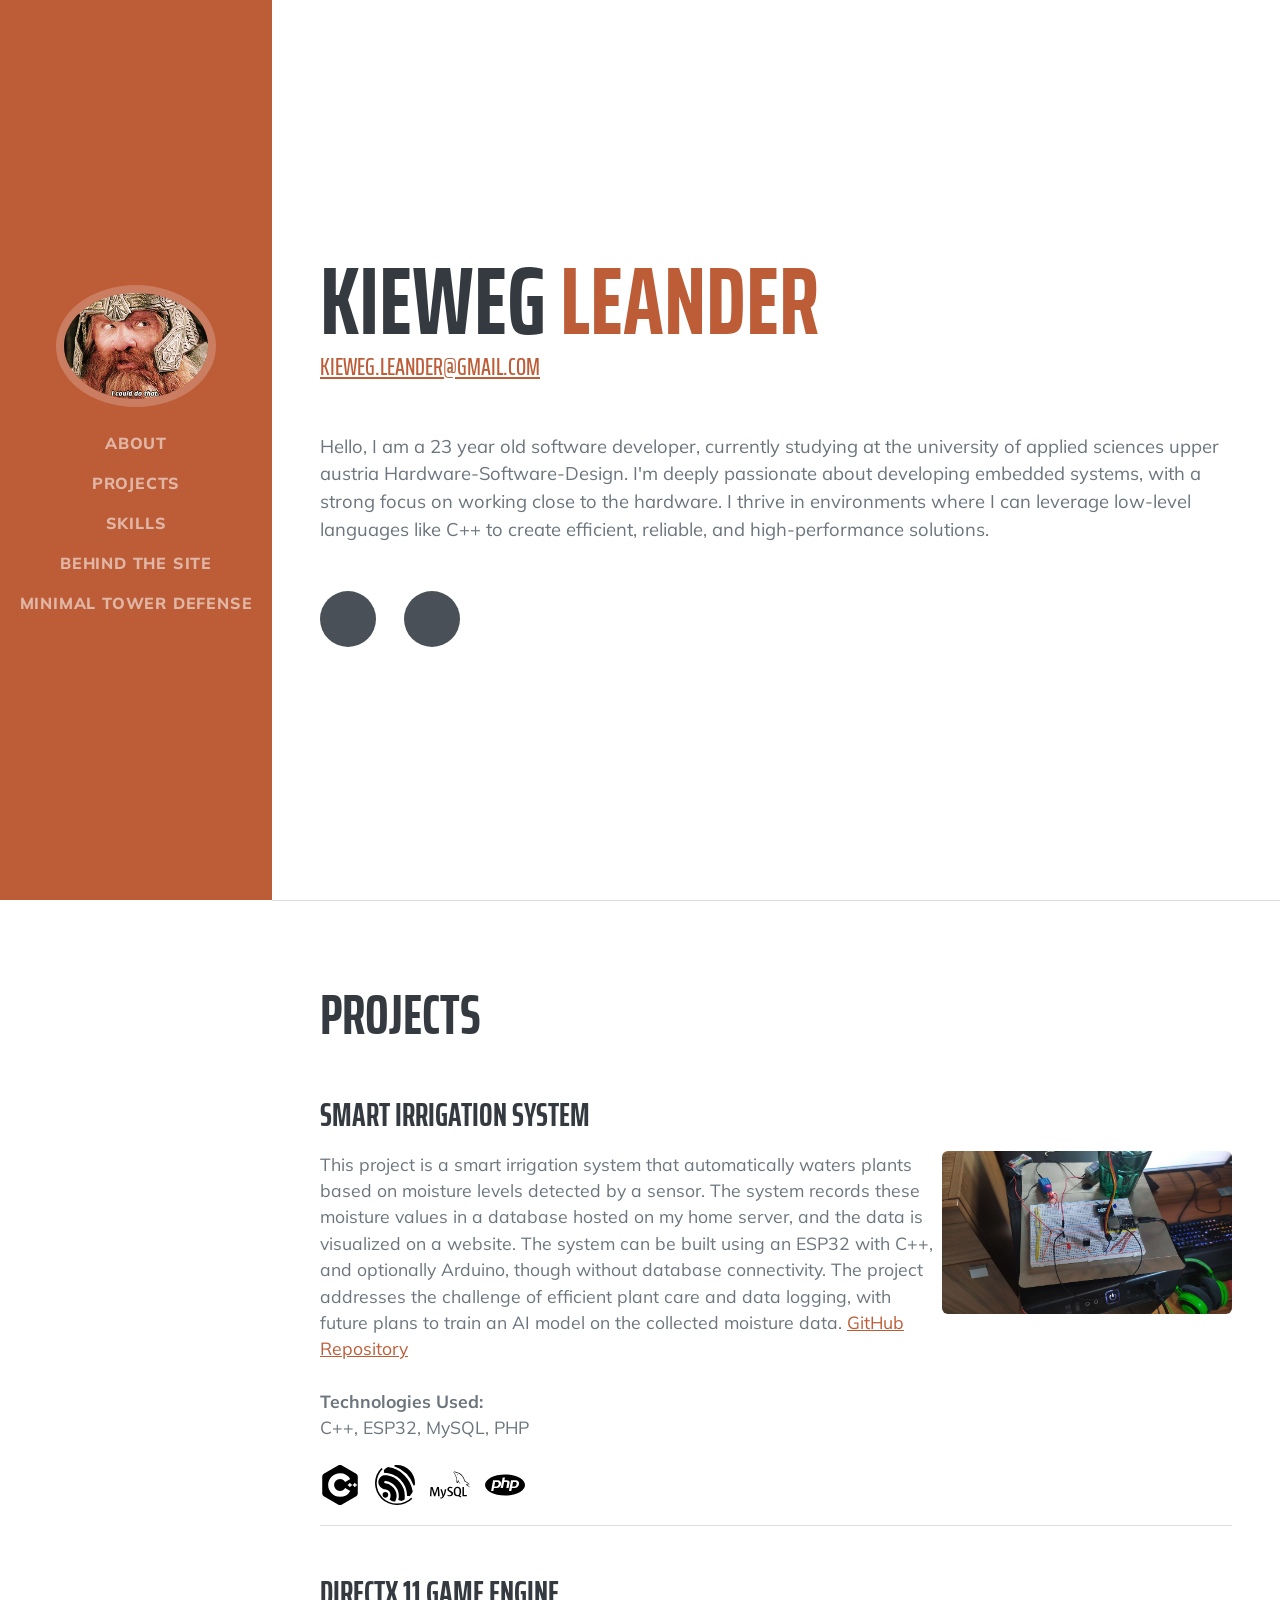
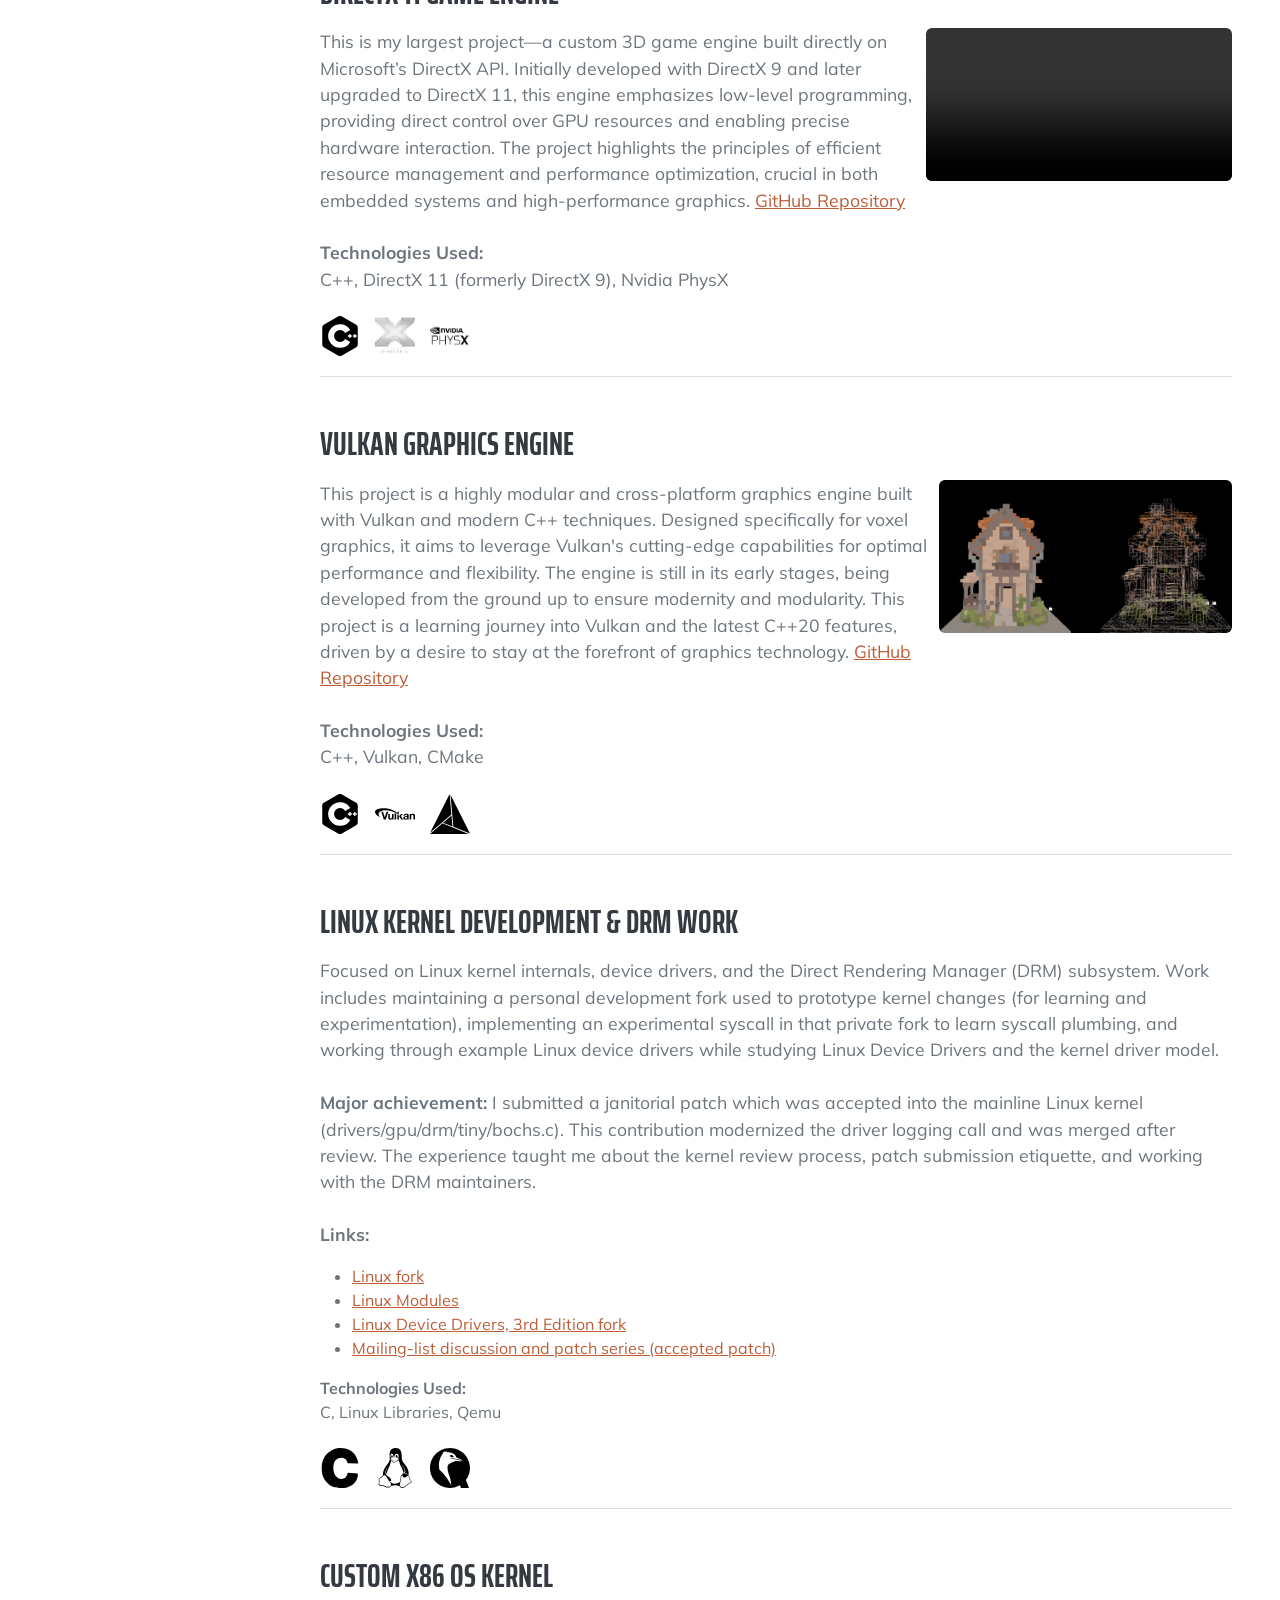
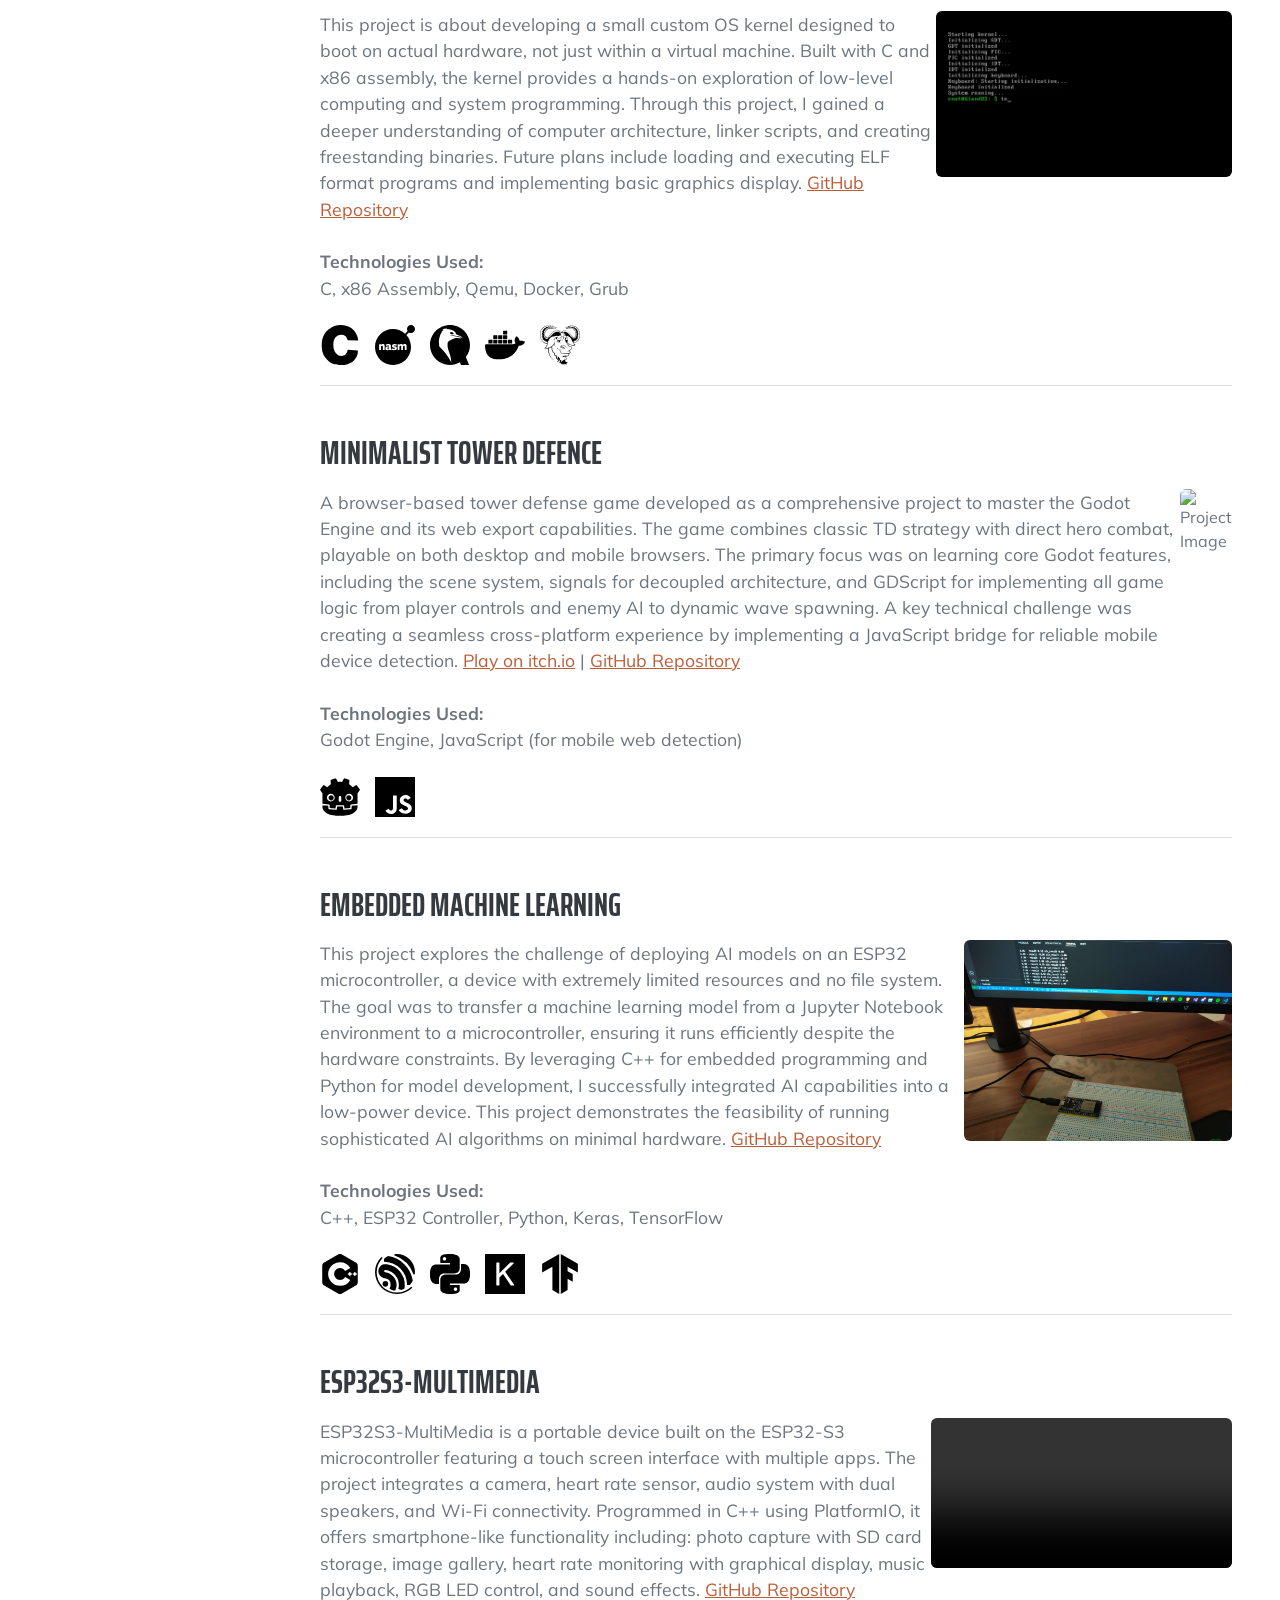
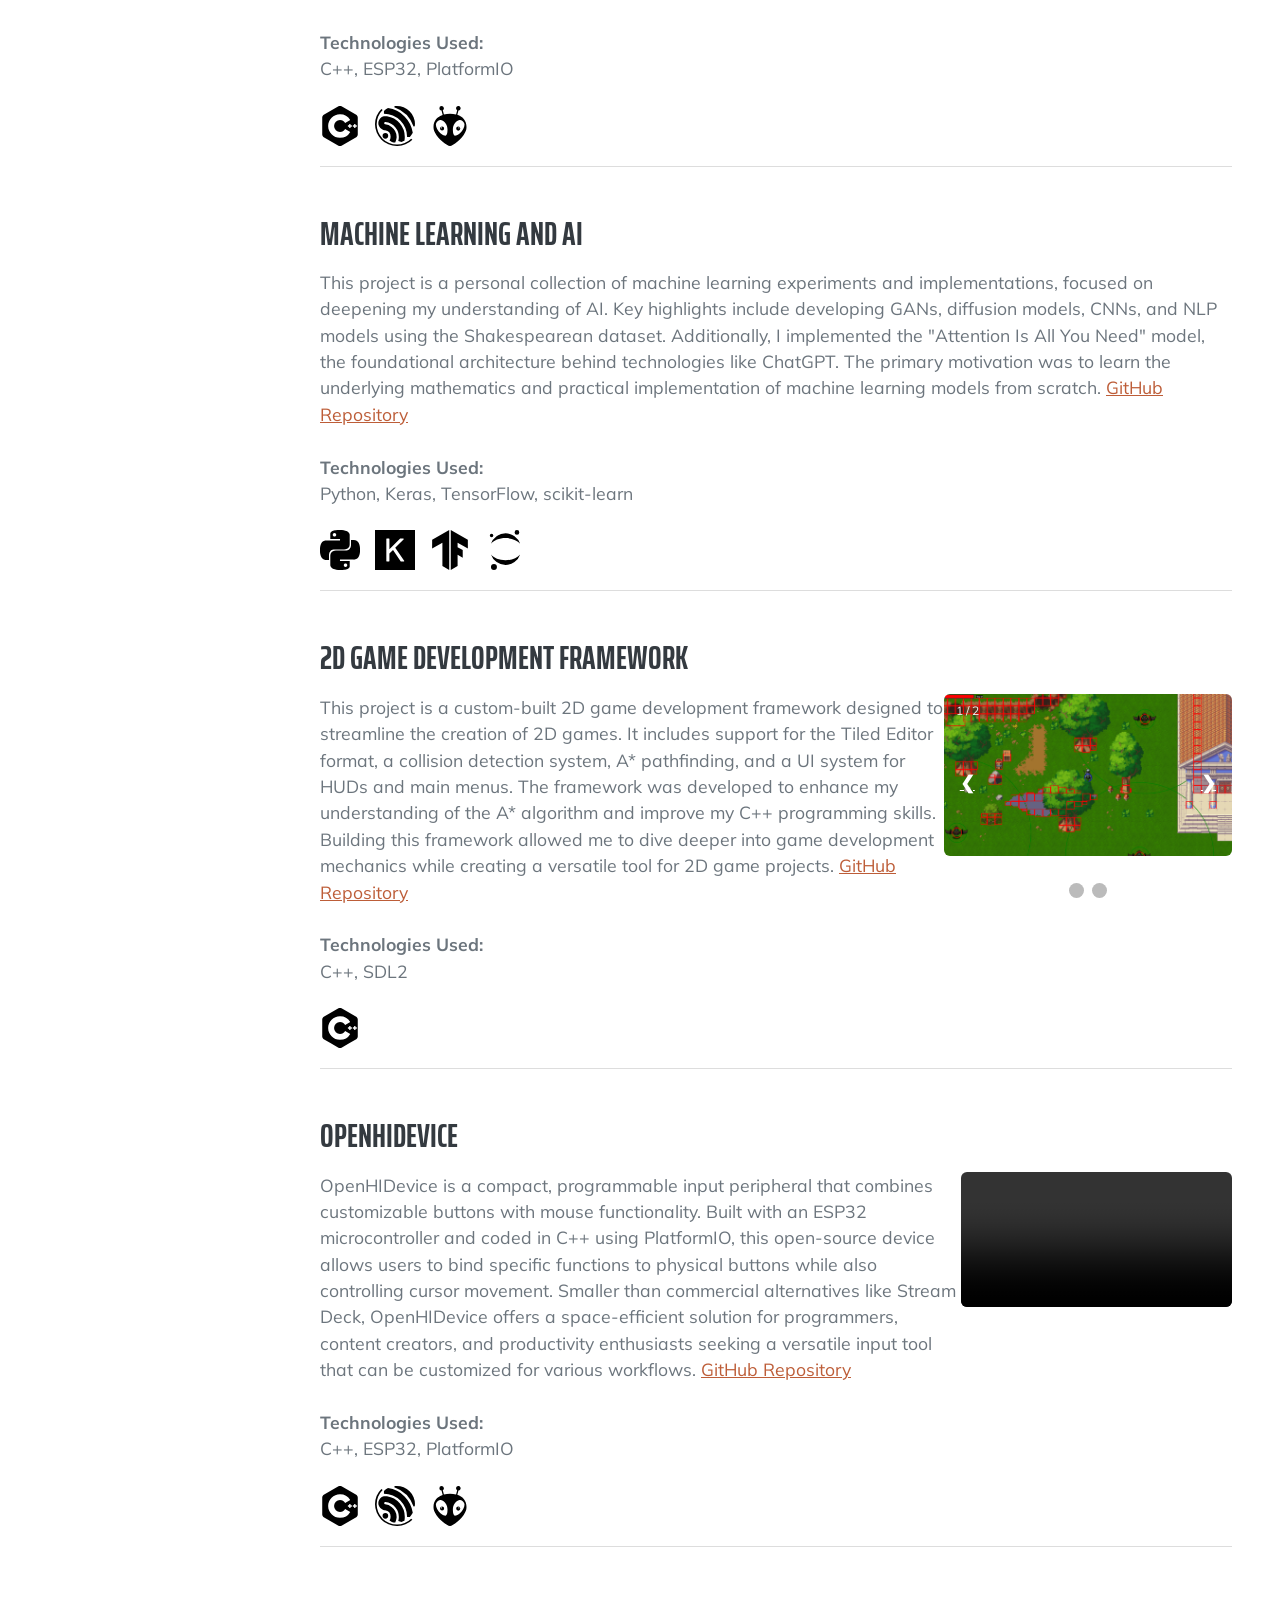
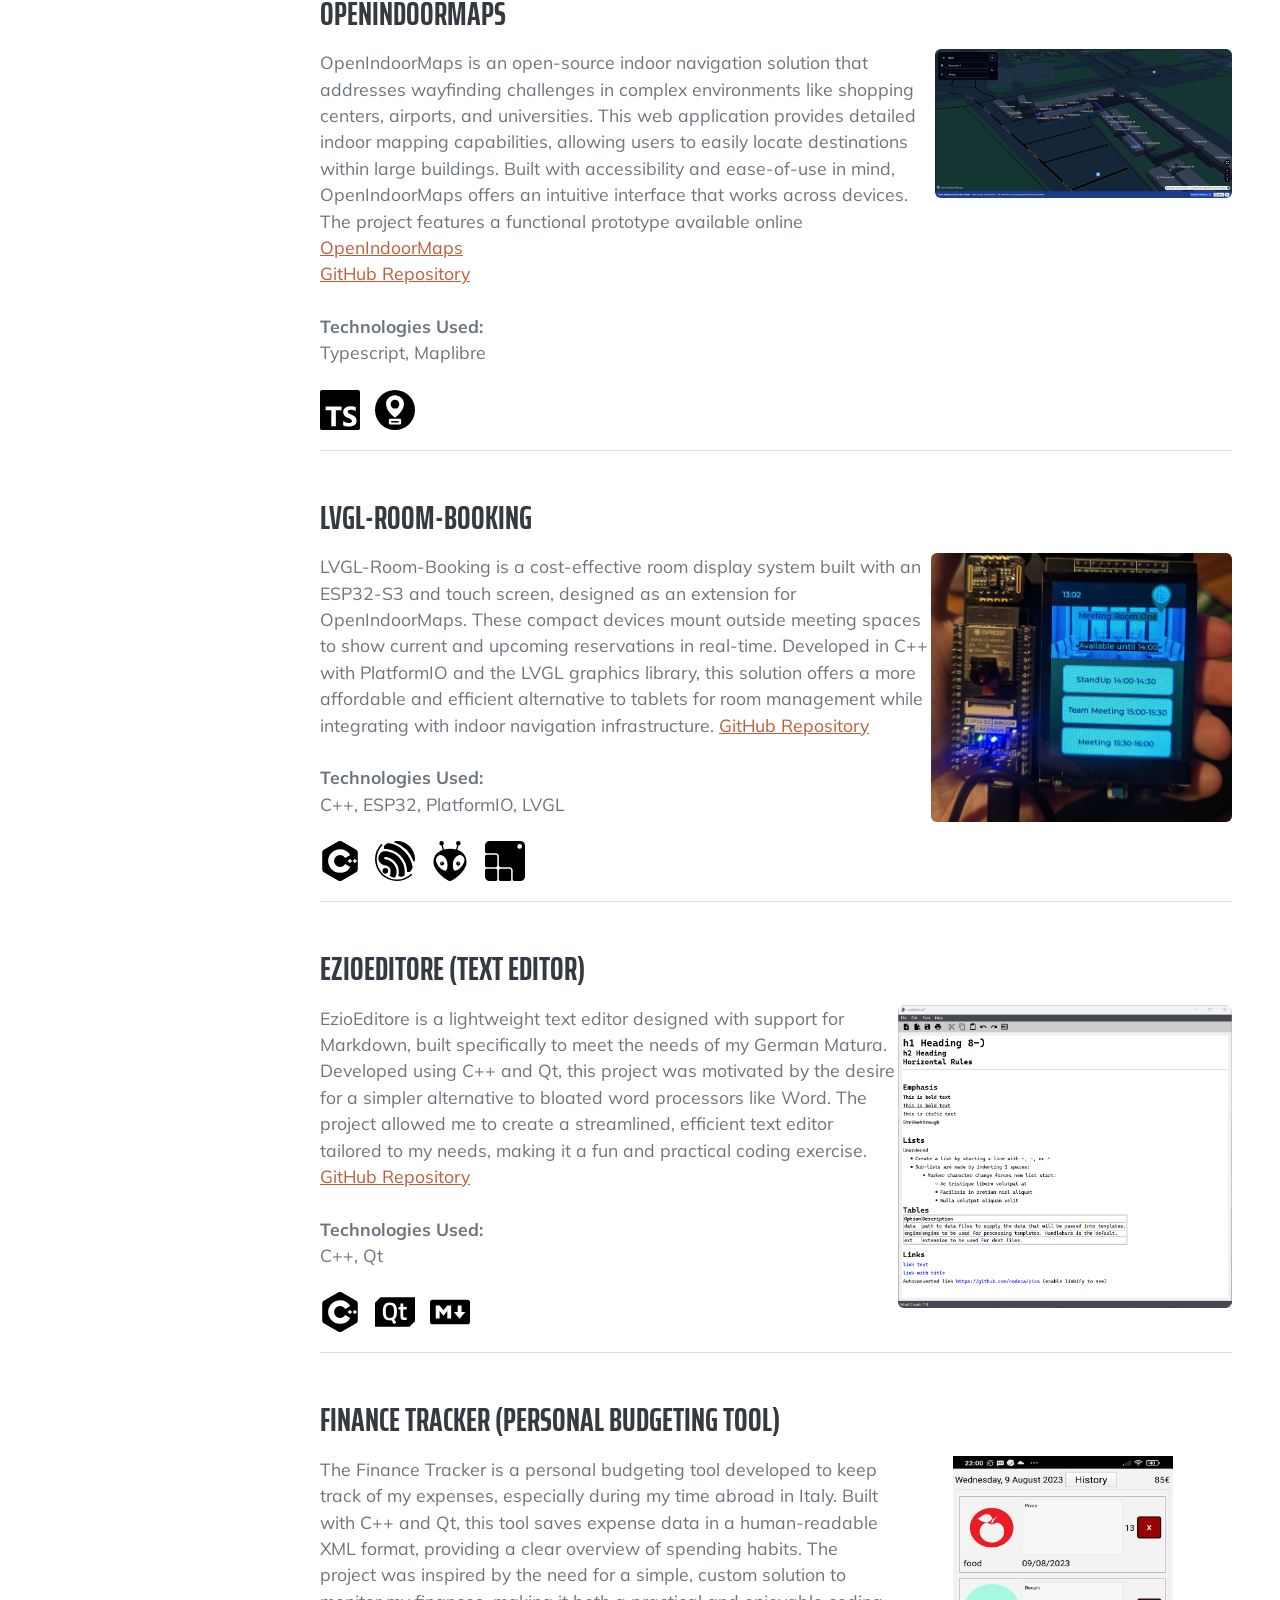
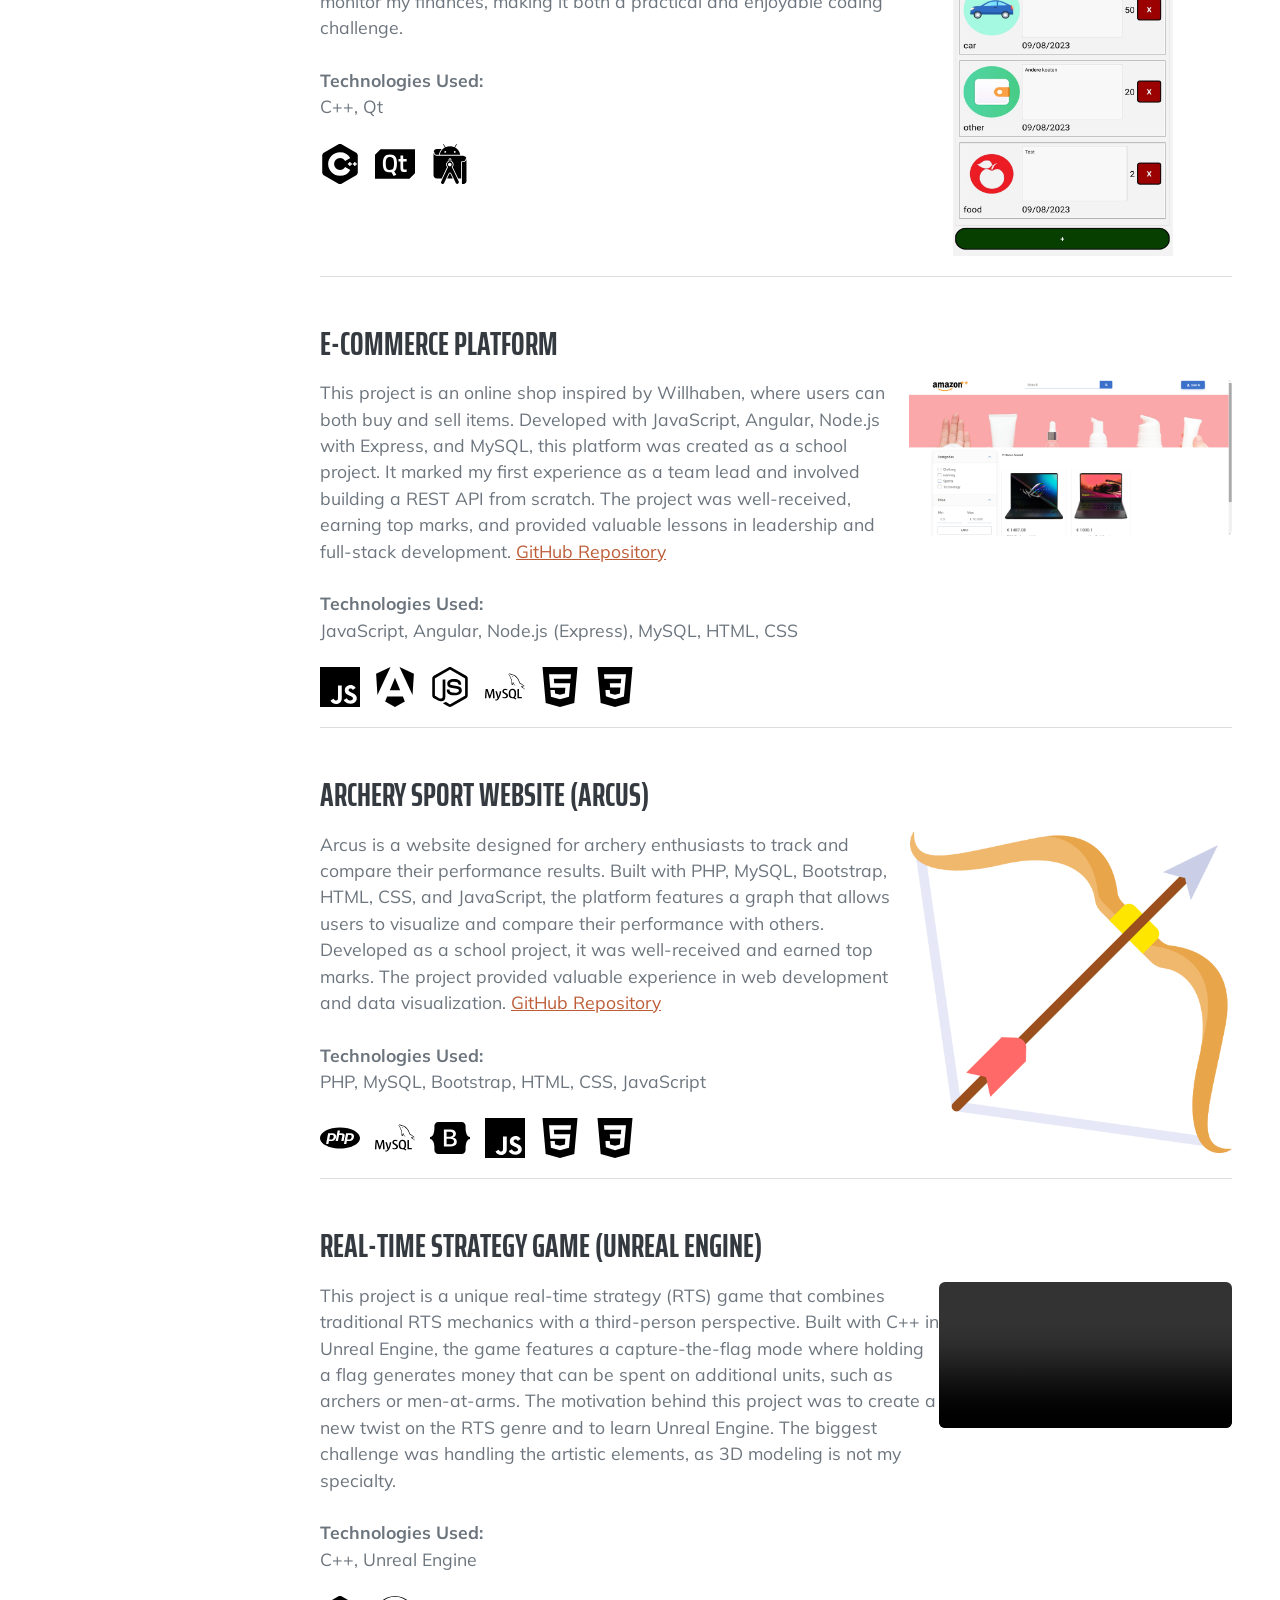
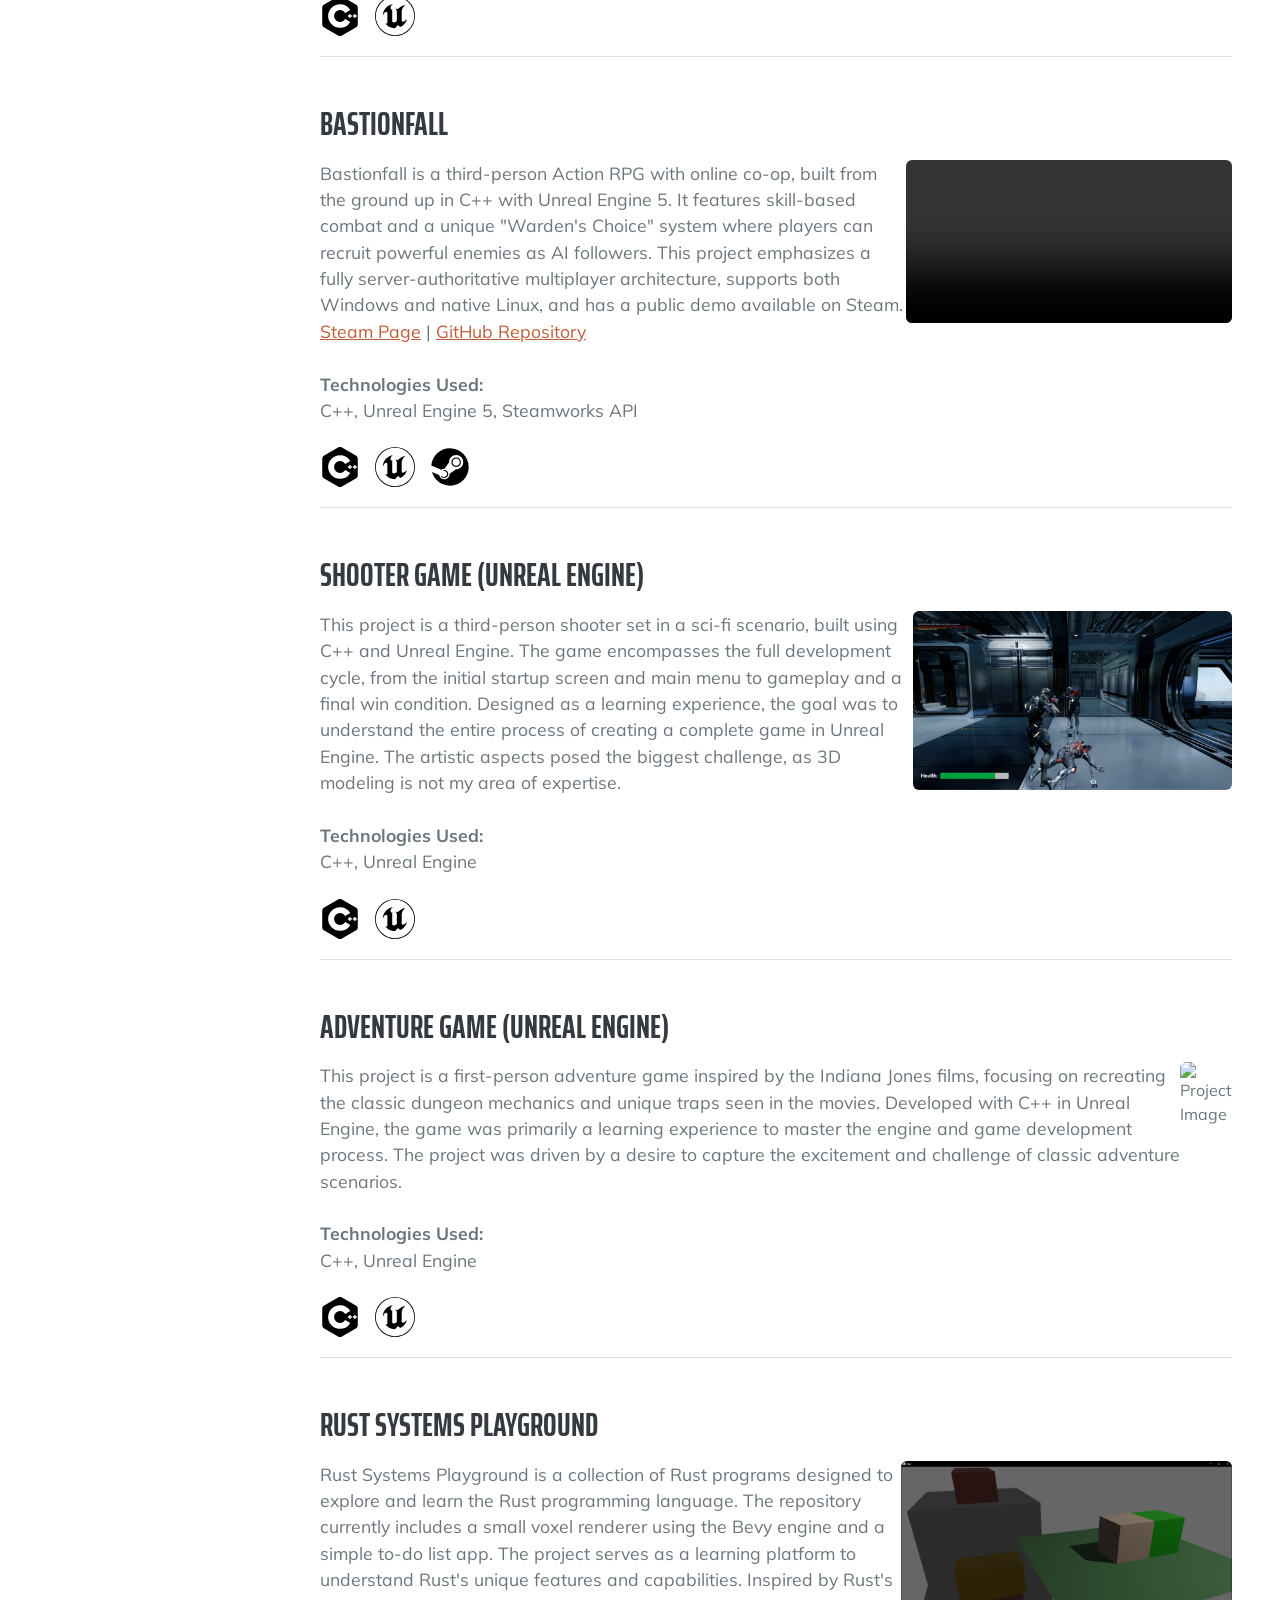
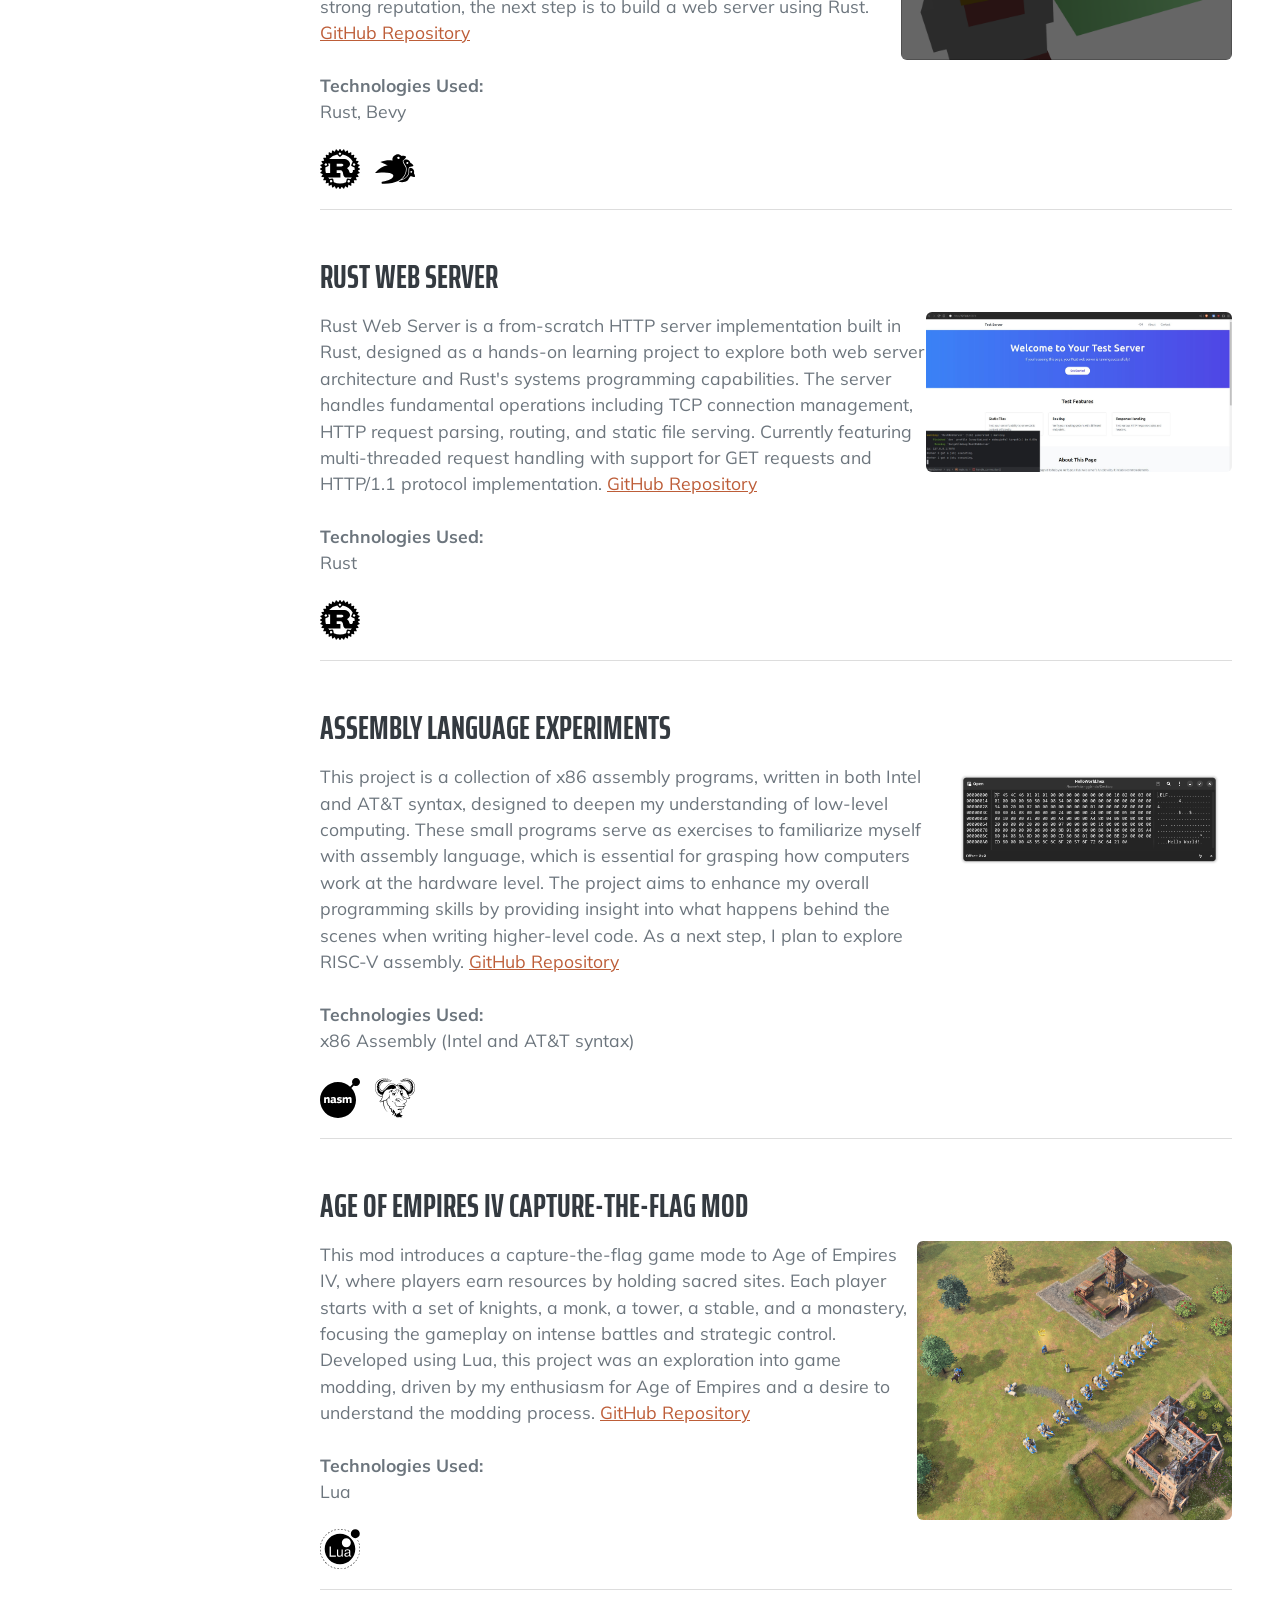
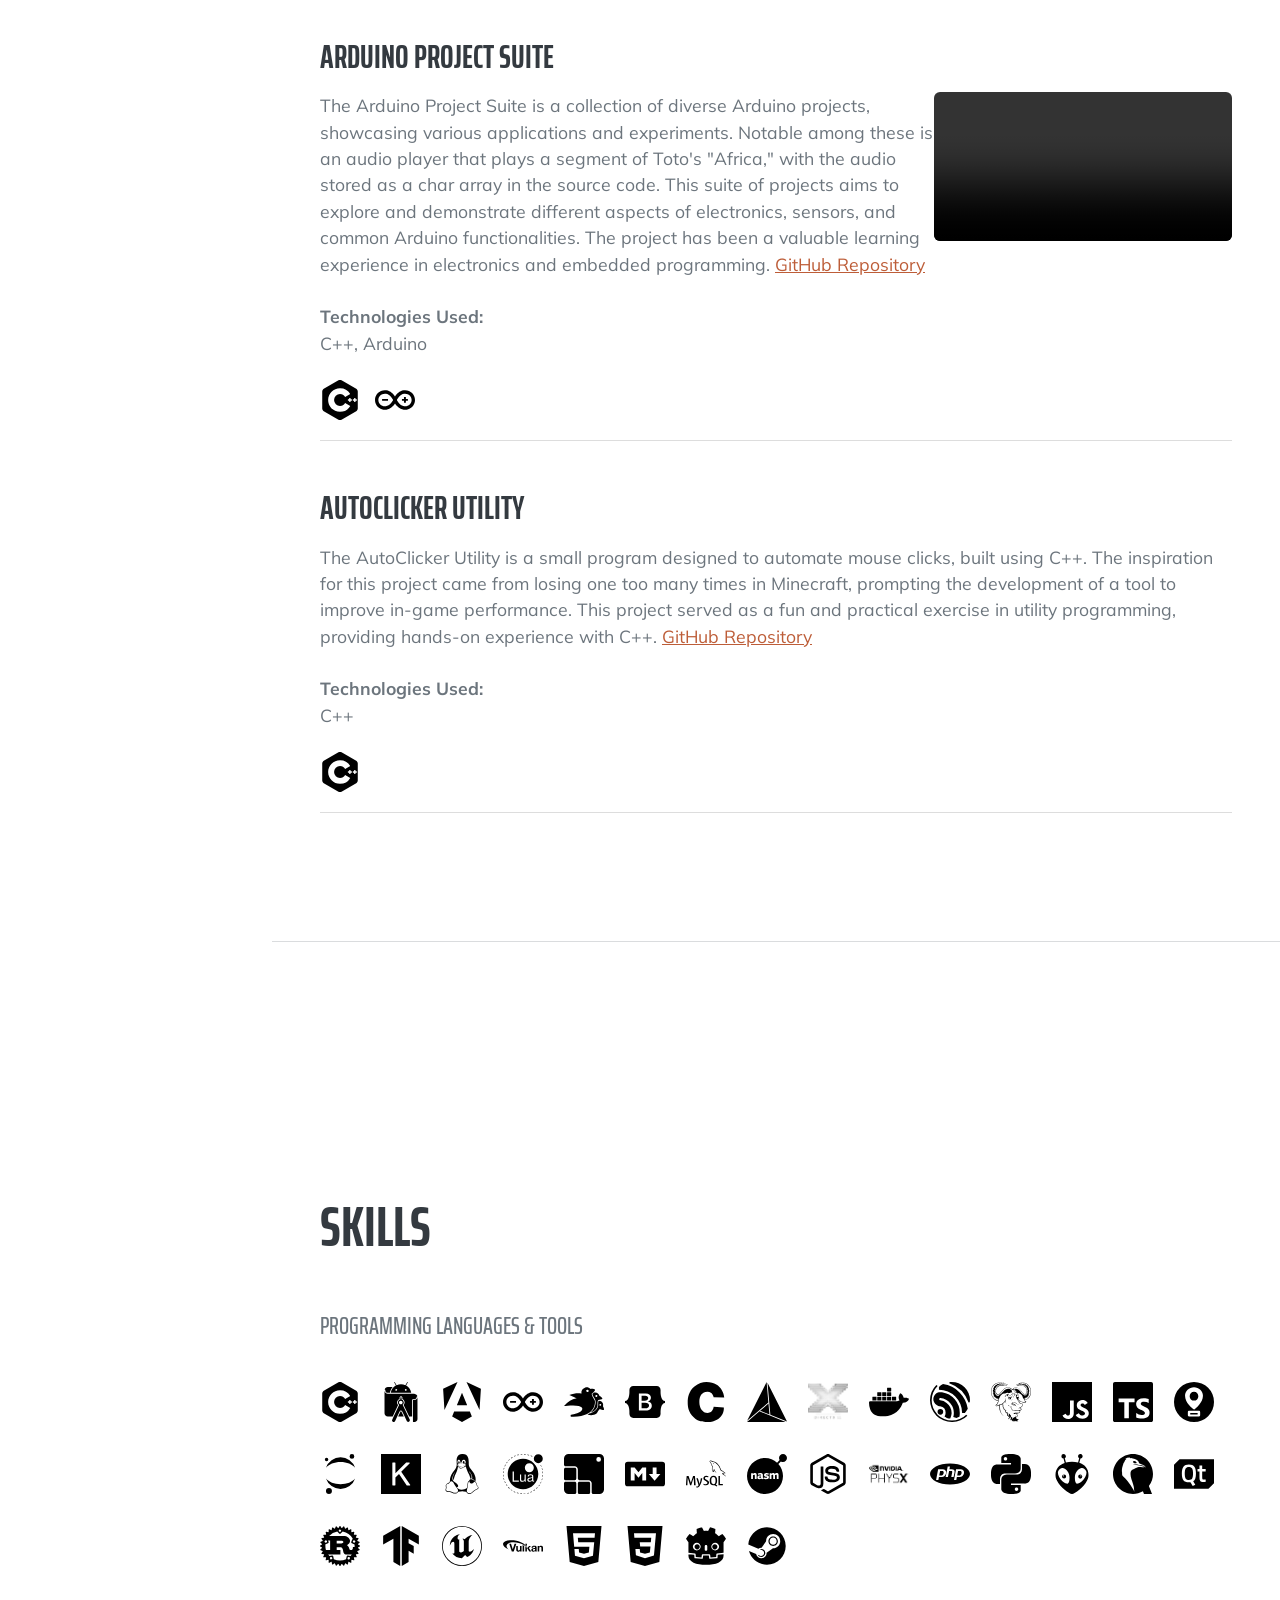
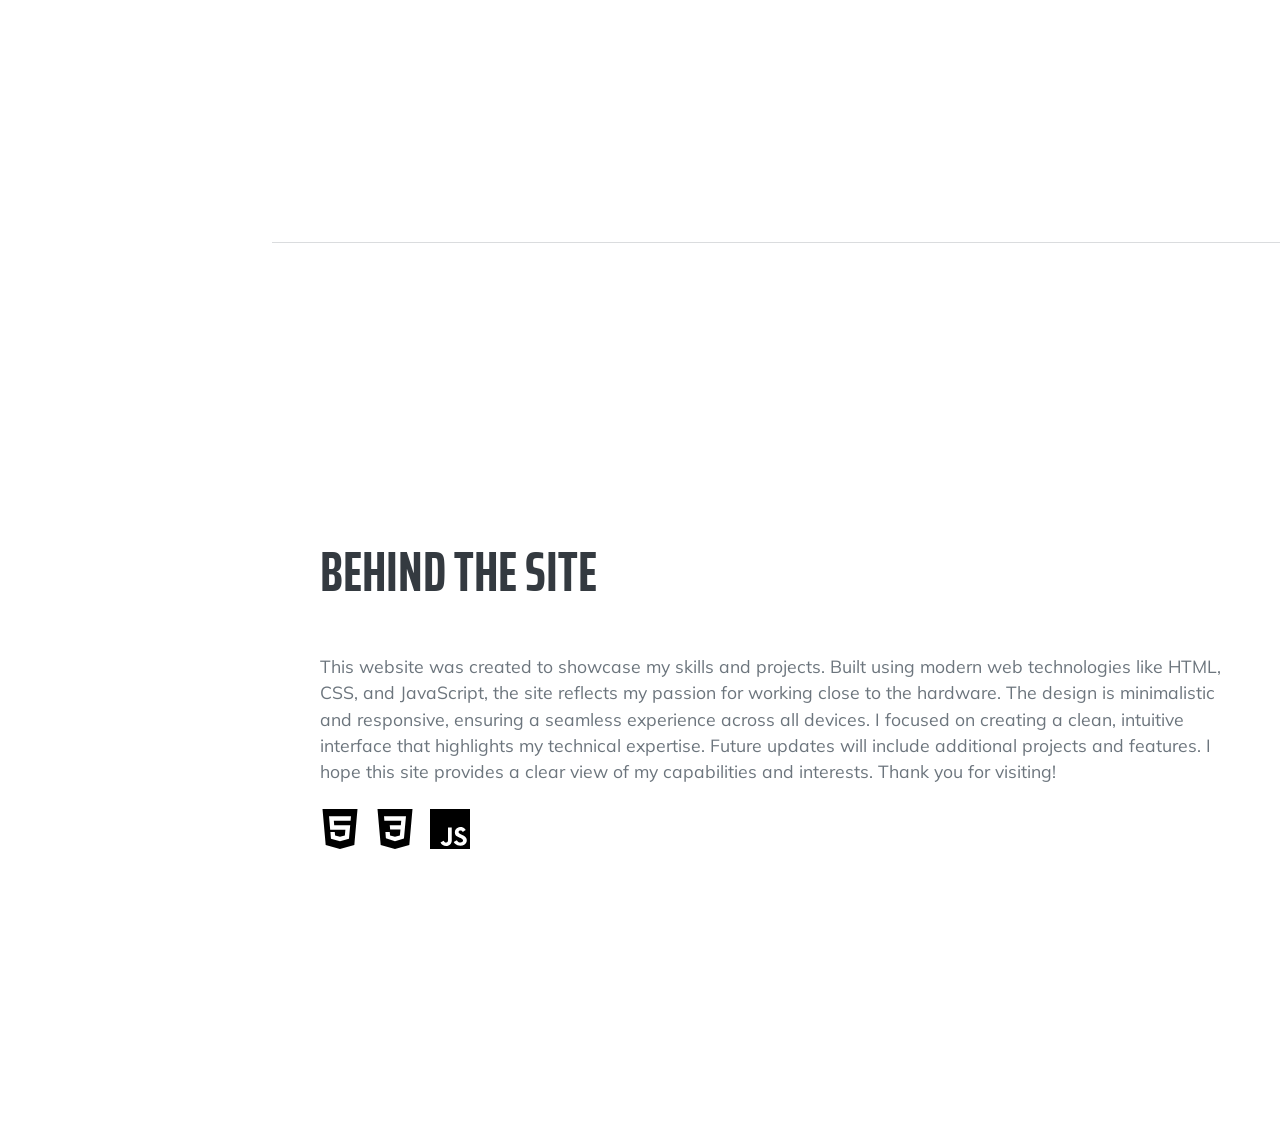
==== commit bfb9edac: "update personal introduction in index.html to reflect current studies in Hardware-Software-Design" ====
--- a/index.html
+++ b/index.html
@@ -45,7 +45,7 @@
                     <div class="subheading mb-5">
                         <a href="mailto:kieweg.leander@gmail.com">kieweg.leander@gmail.com</a>
                     </div>
-                    <p class="lead mb-5">Hello, I am a <span id="age"></span> year old software developer, currently working at a company offering automated warehouse solutions. 
+                    <p class="lead mb-5">Hello, I am a <span id="age"></span> year old software developer, currently studying at the university of applied sciences upper austria Hardware-Software-Design. 
                         I'm deeply passionate about developing embedded systems, with a strong focus on working close to the hardware. I thrive in environments 
                         where I can leverage low-level languages like C++ to create efficient, reliable, and high-performance solutions.</p>
                     <div class="social-icons">
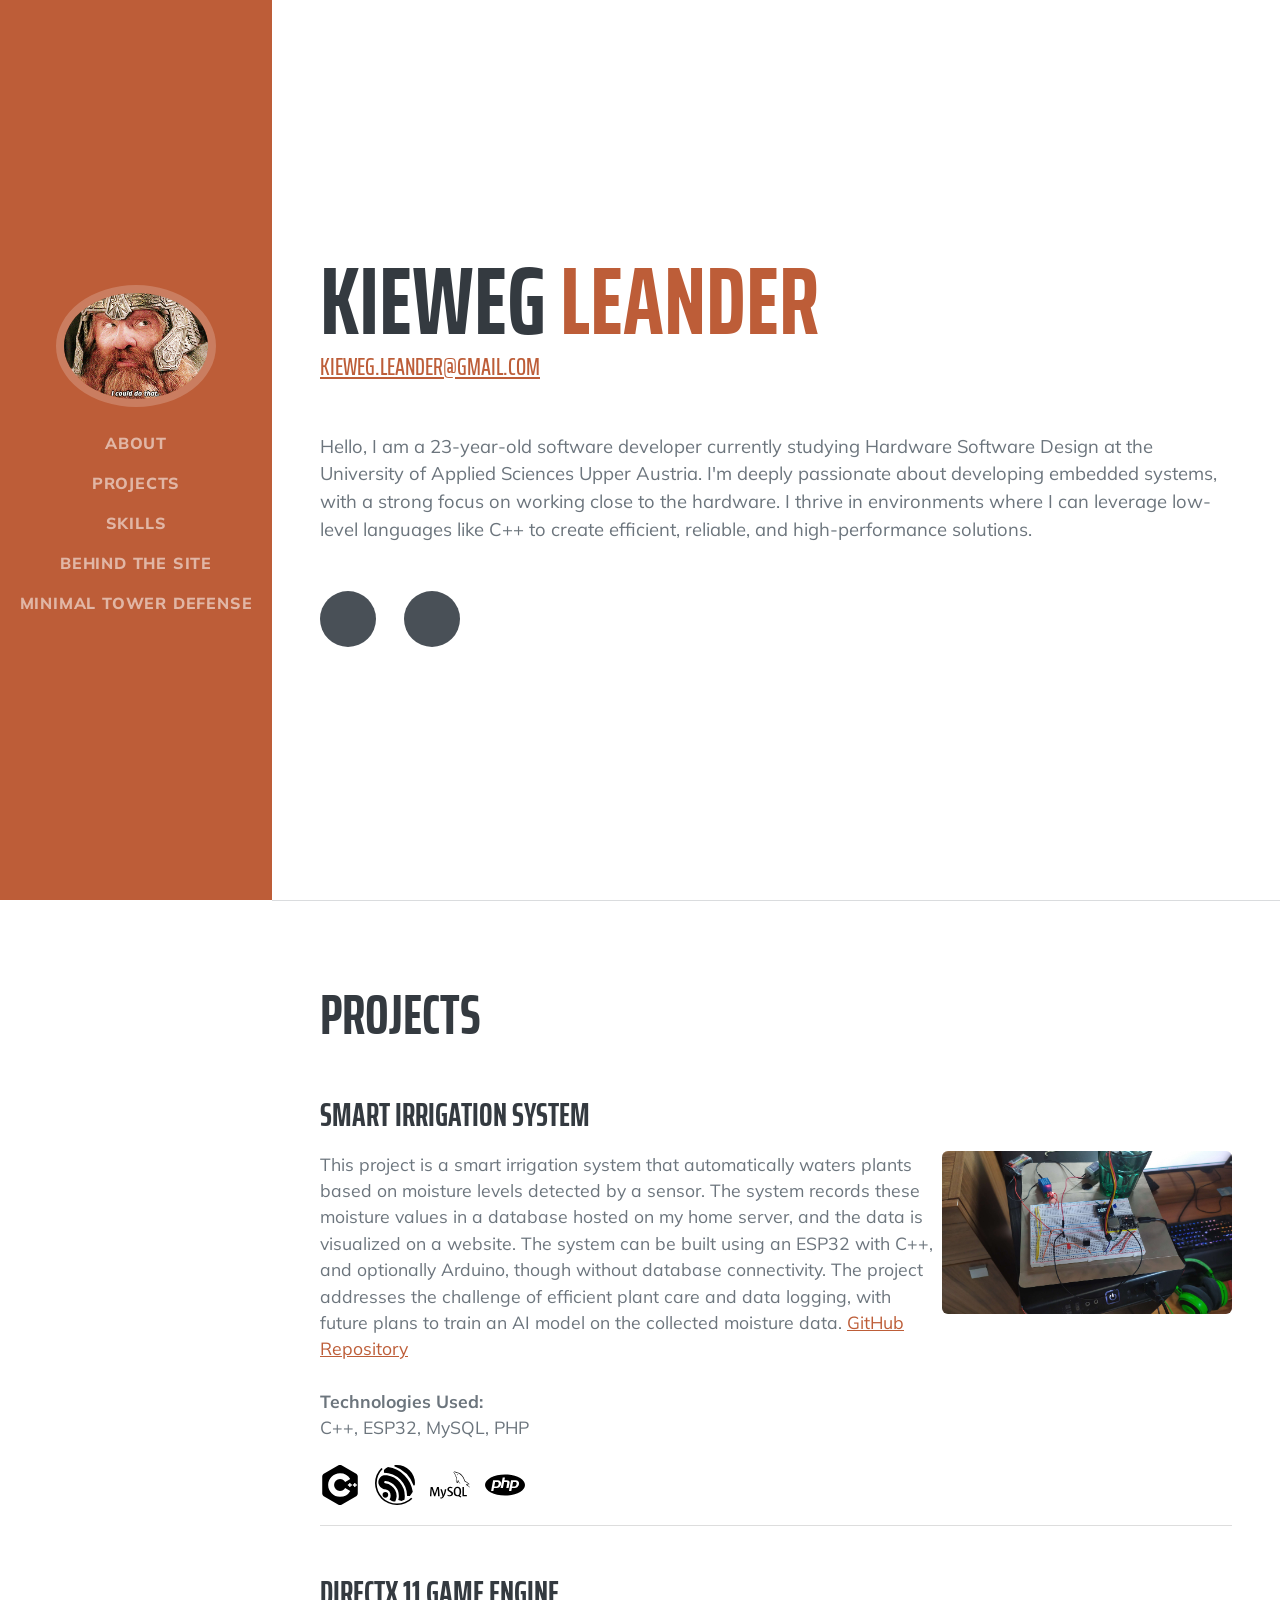
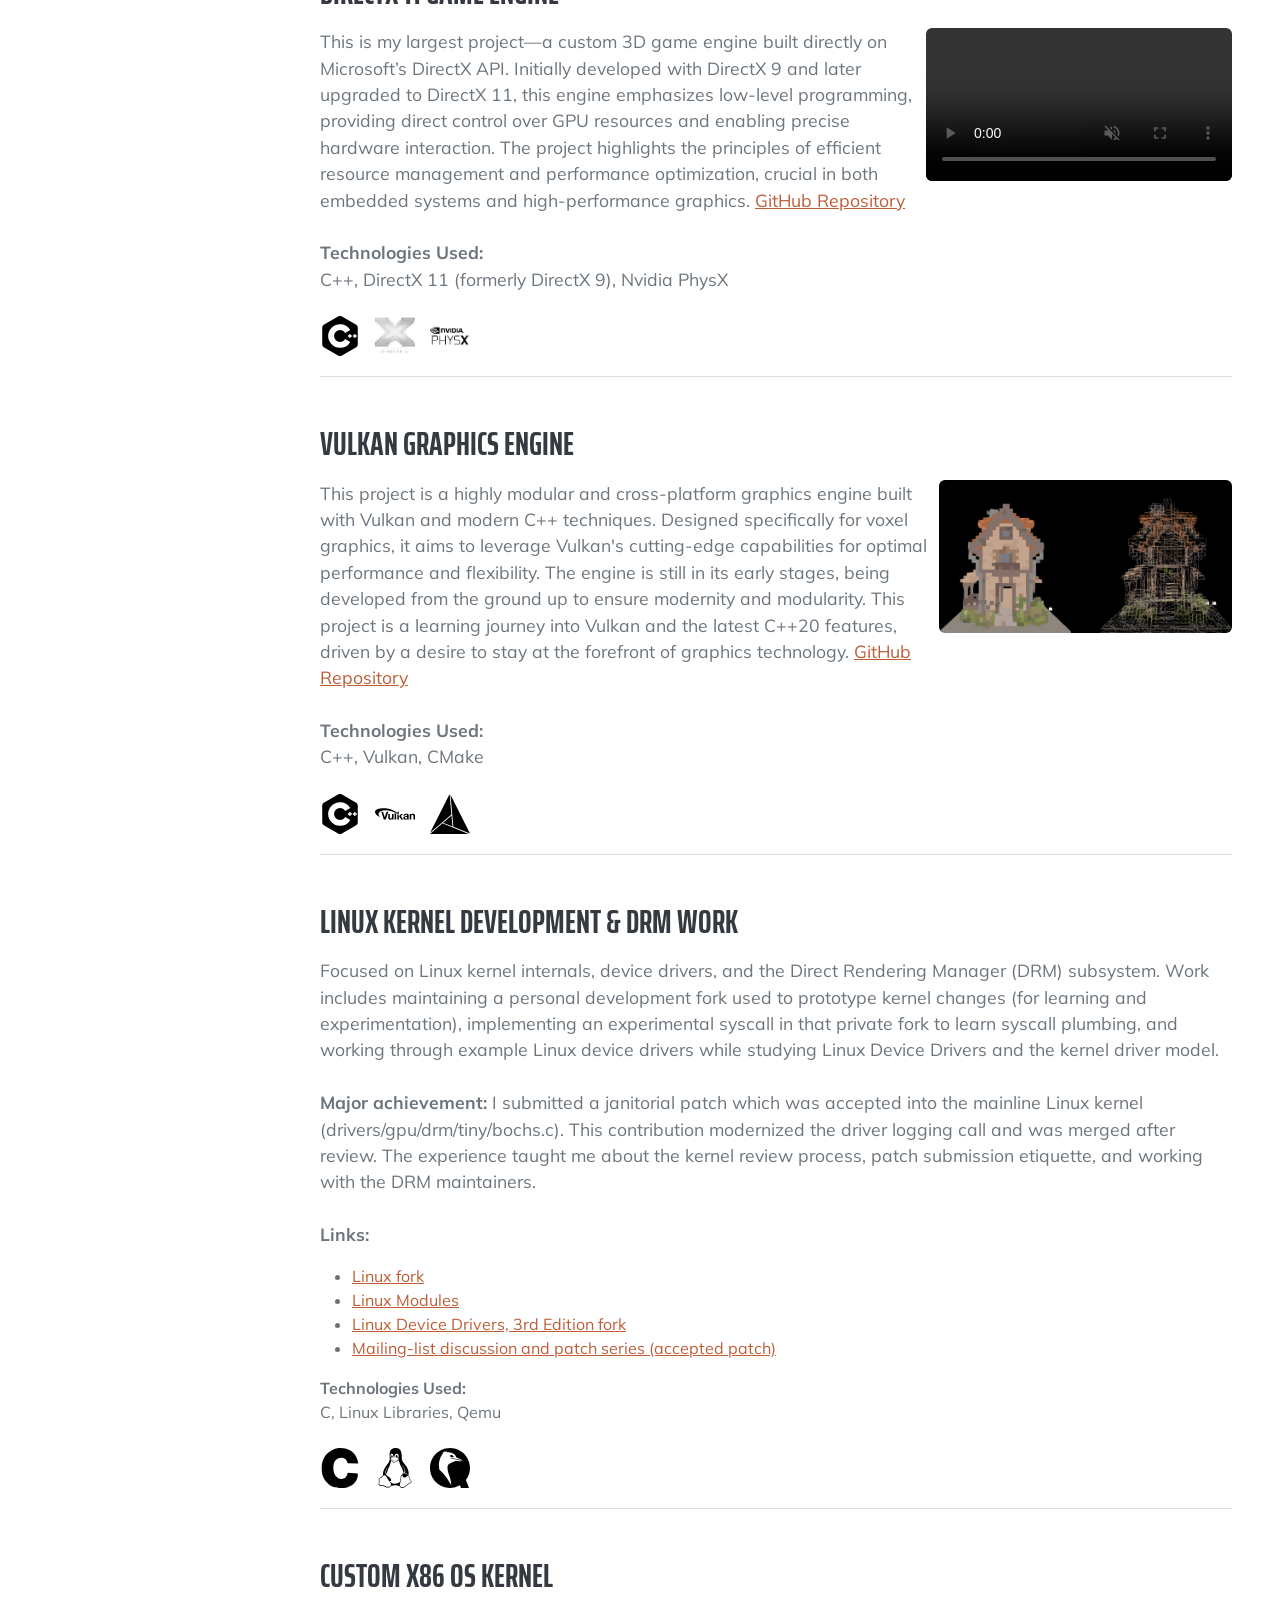
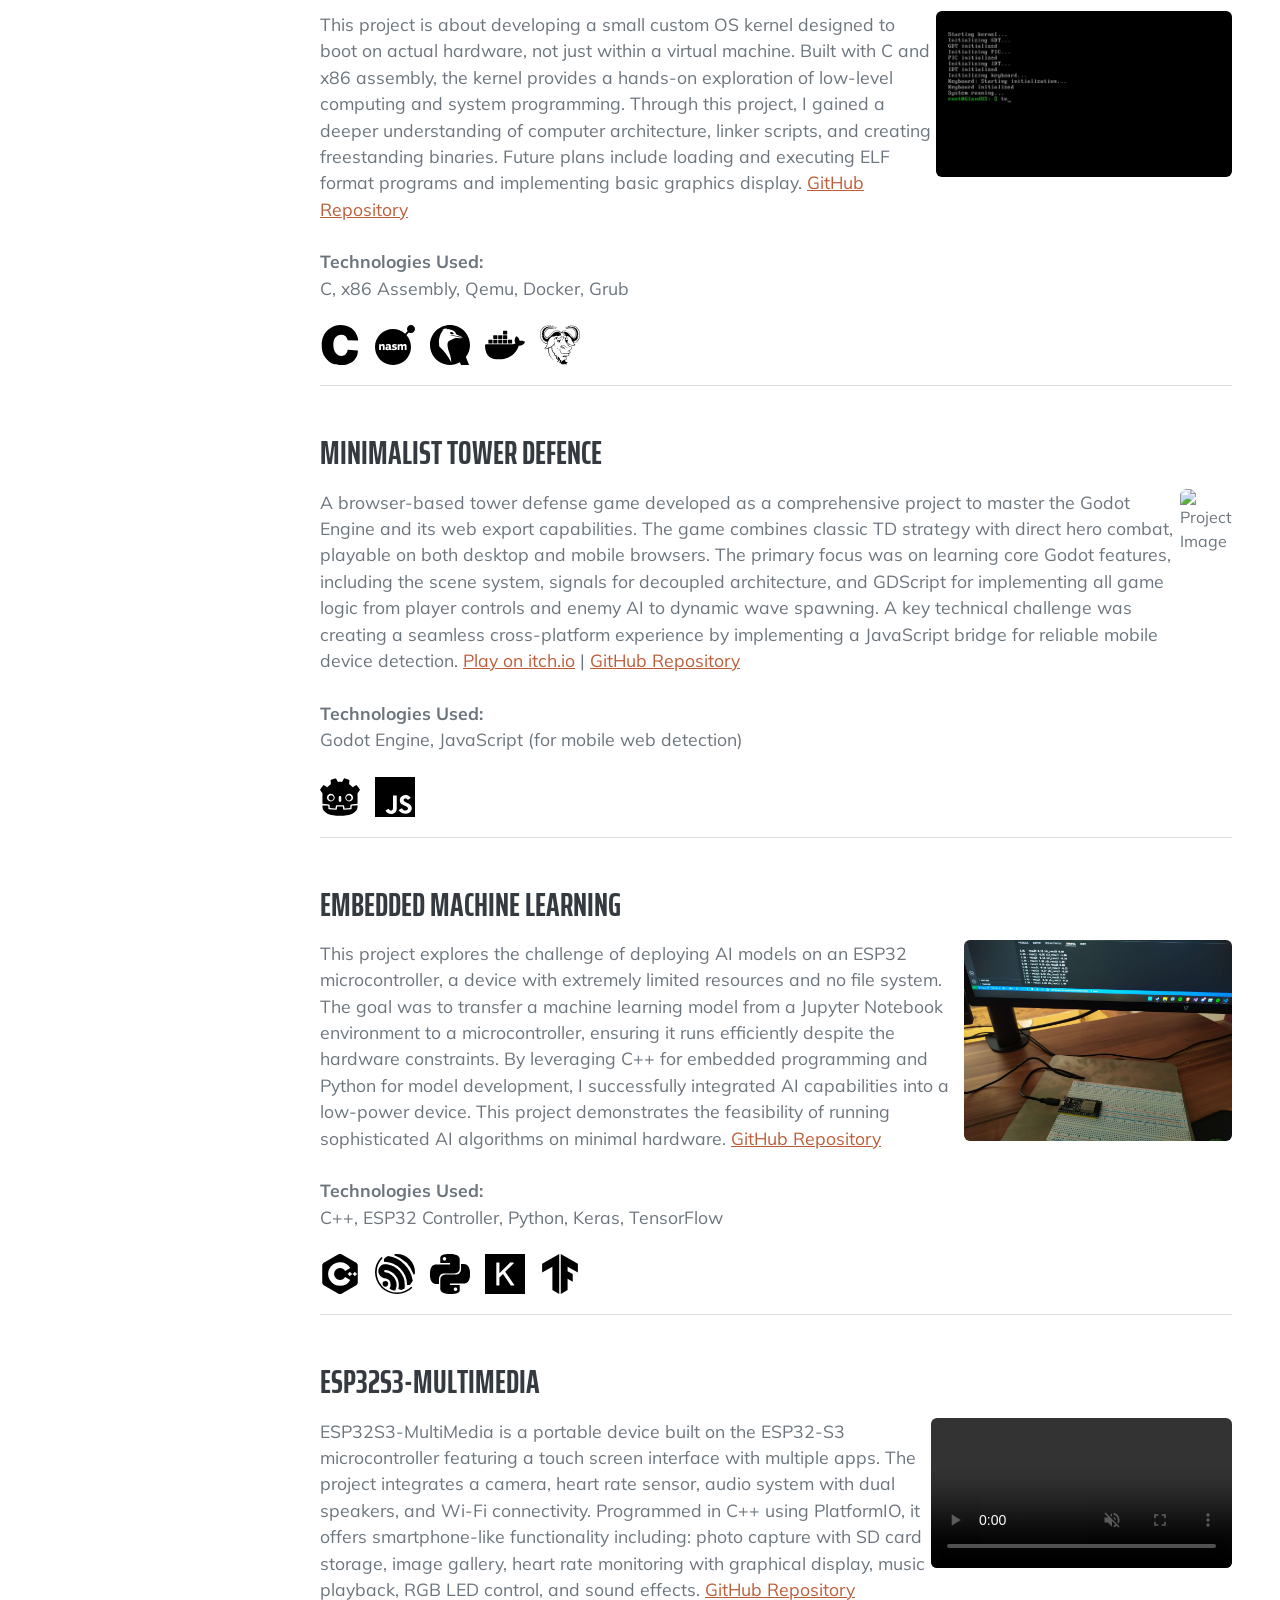
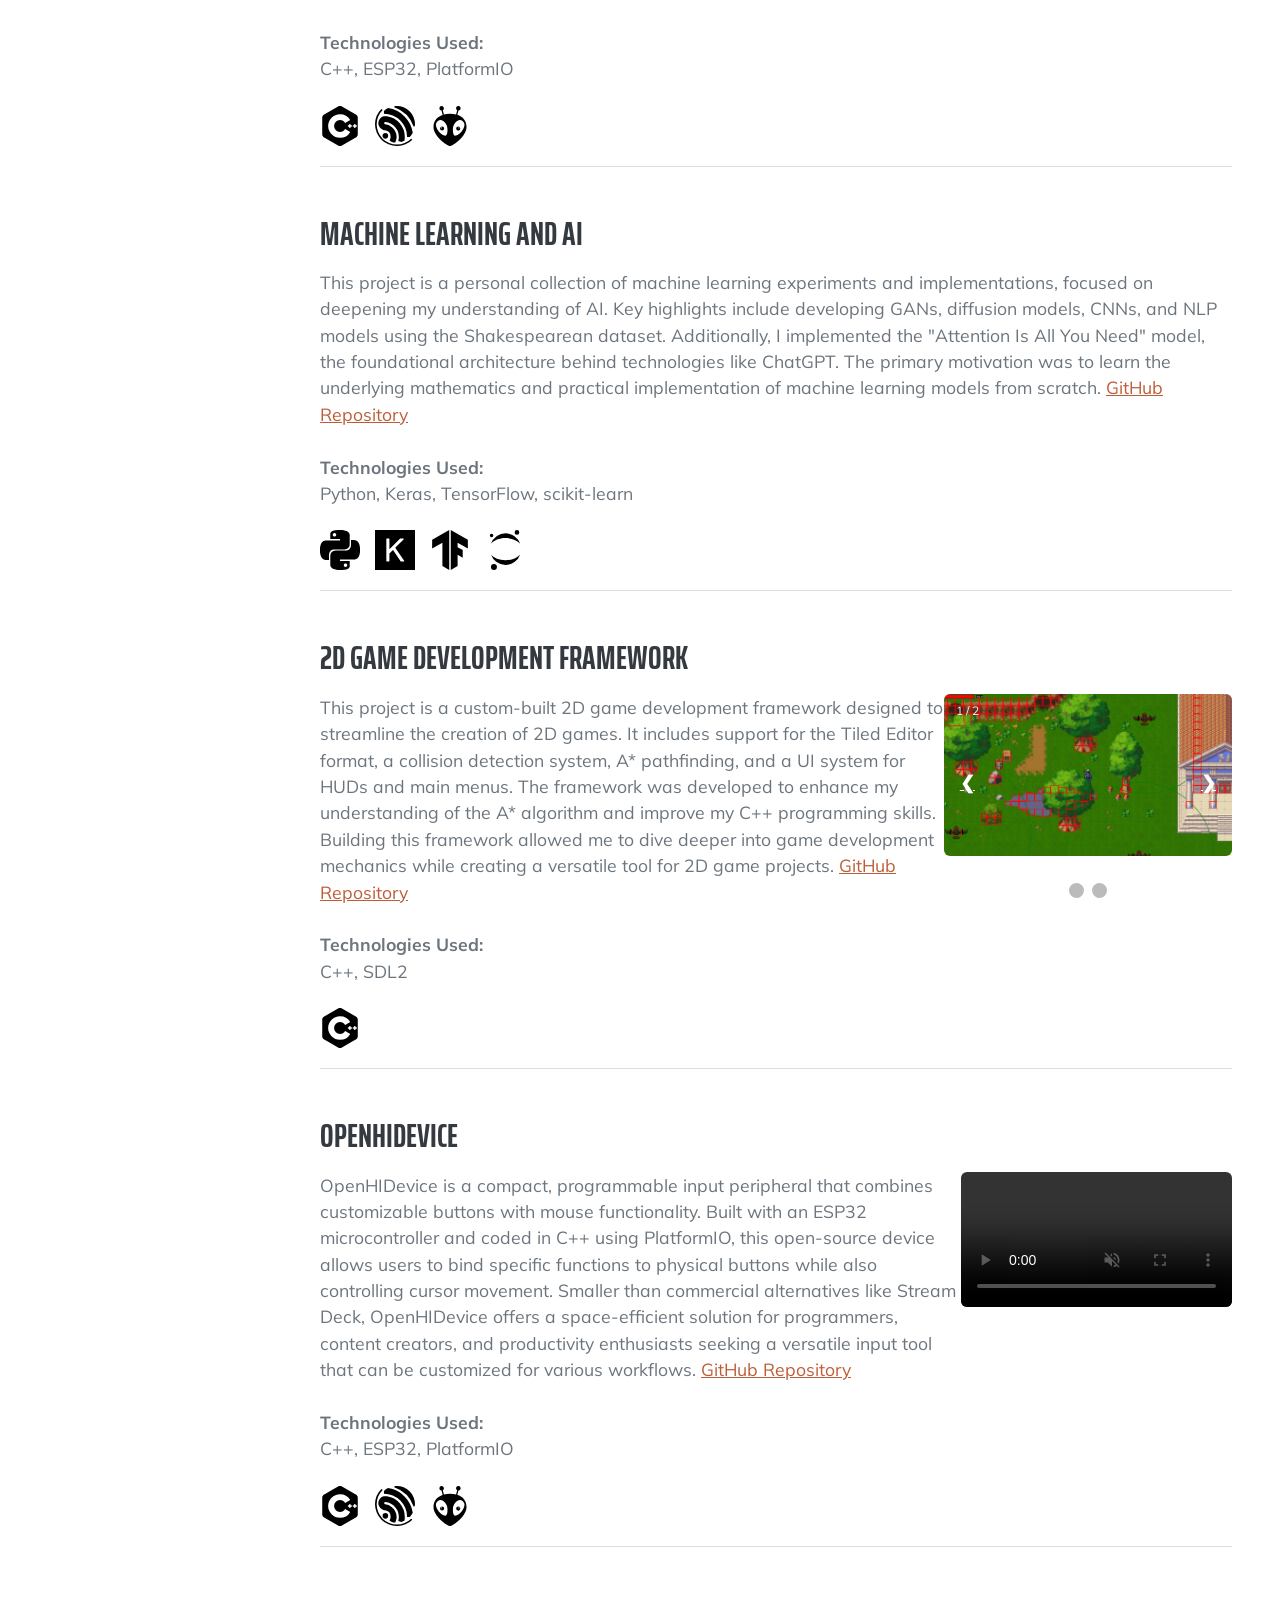
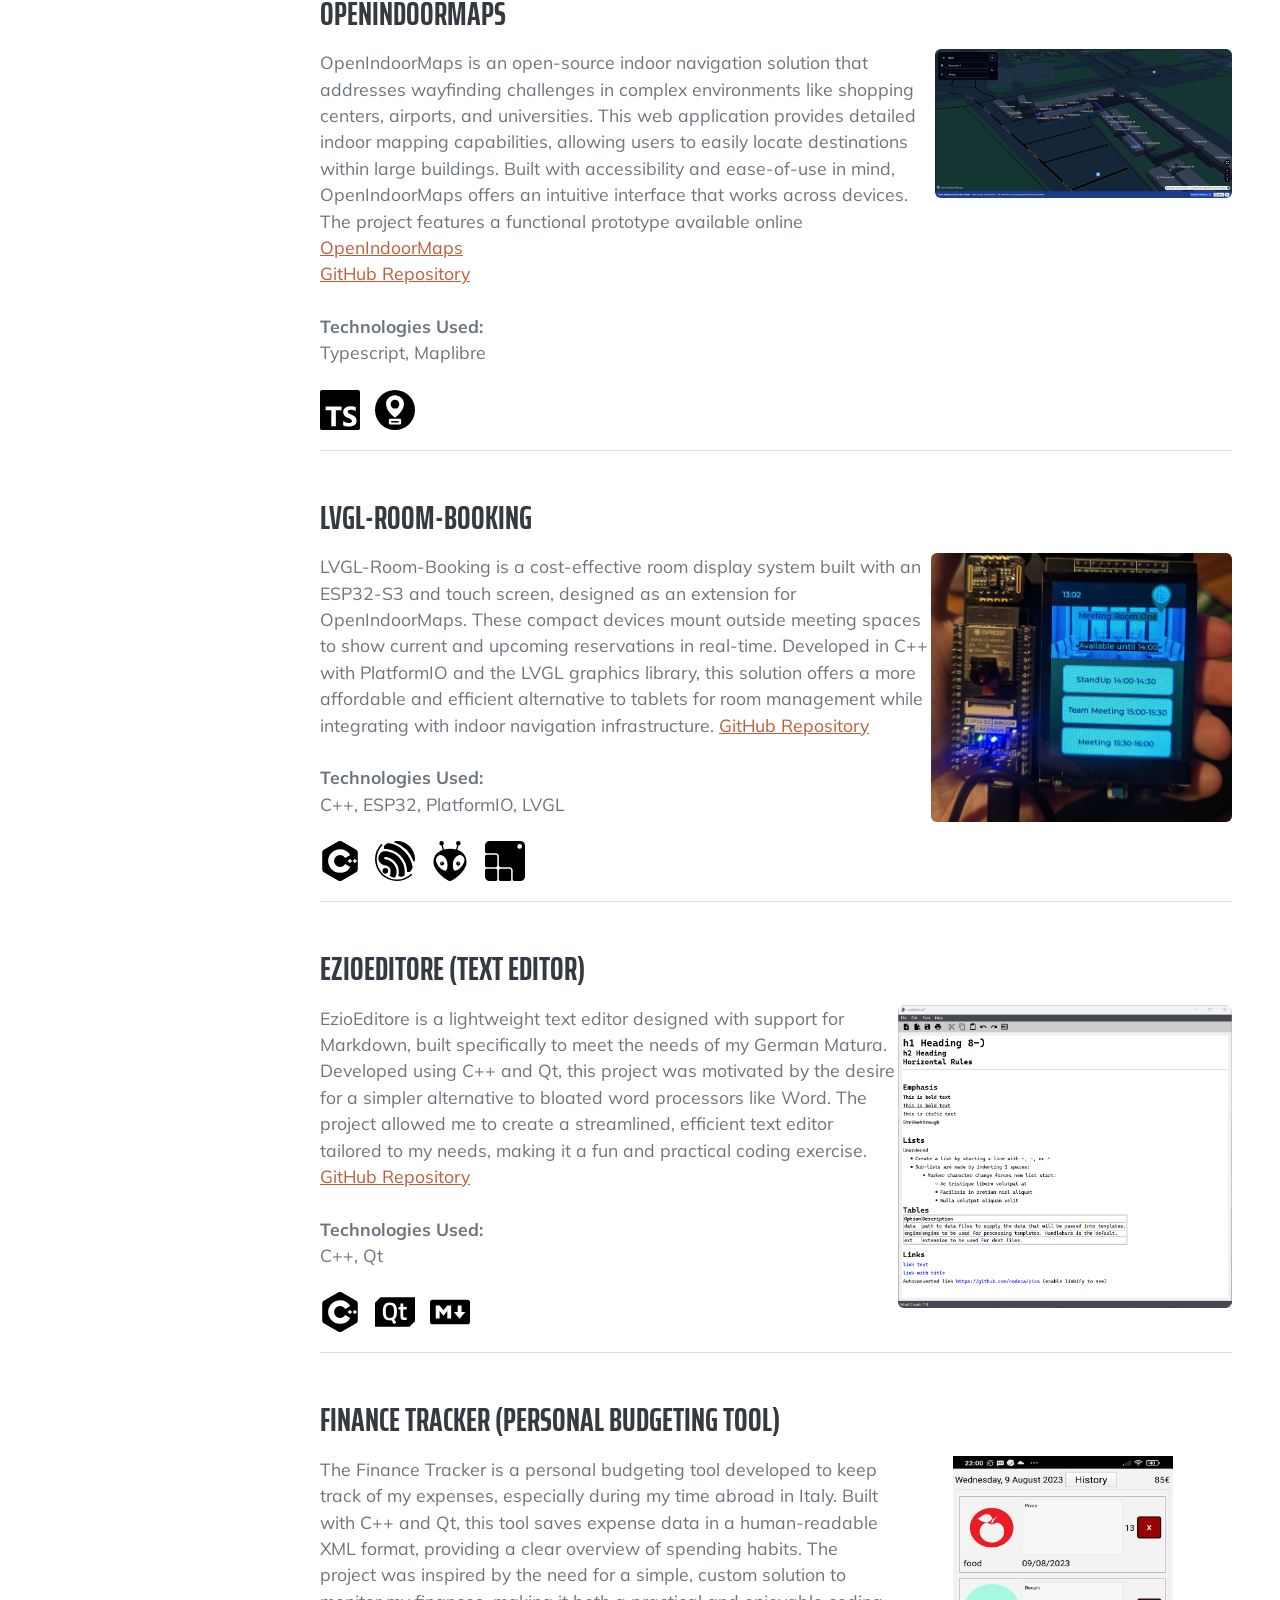
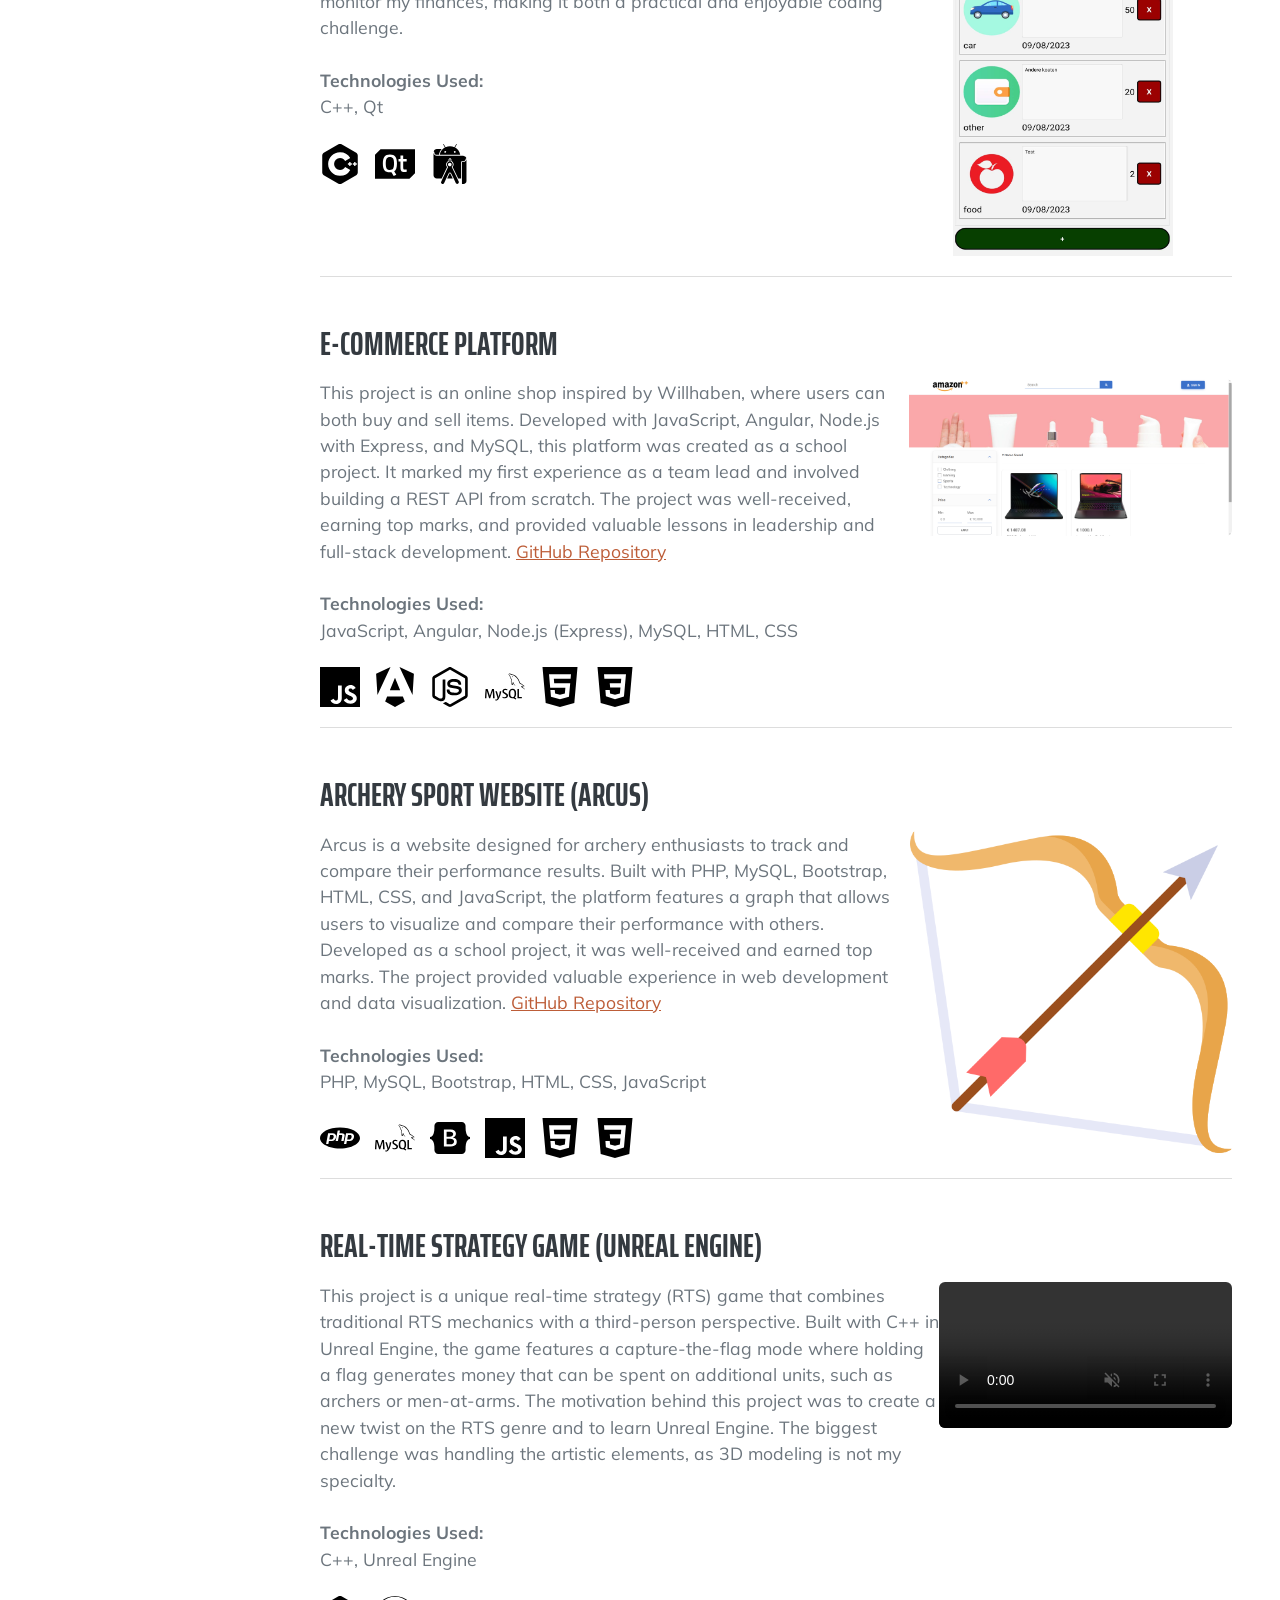
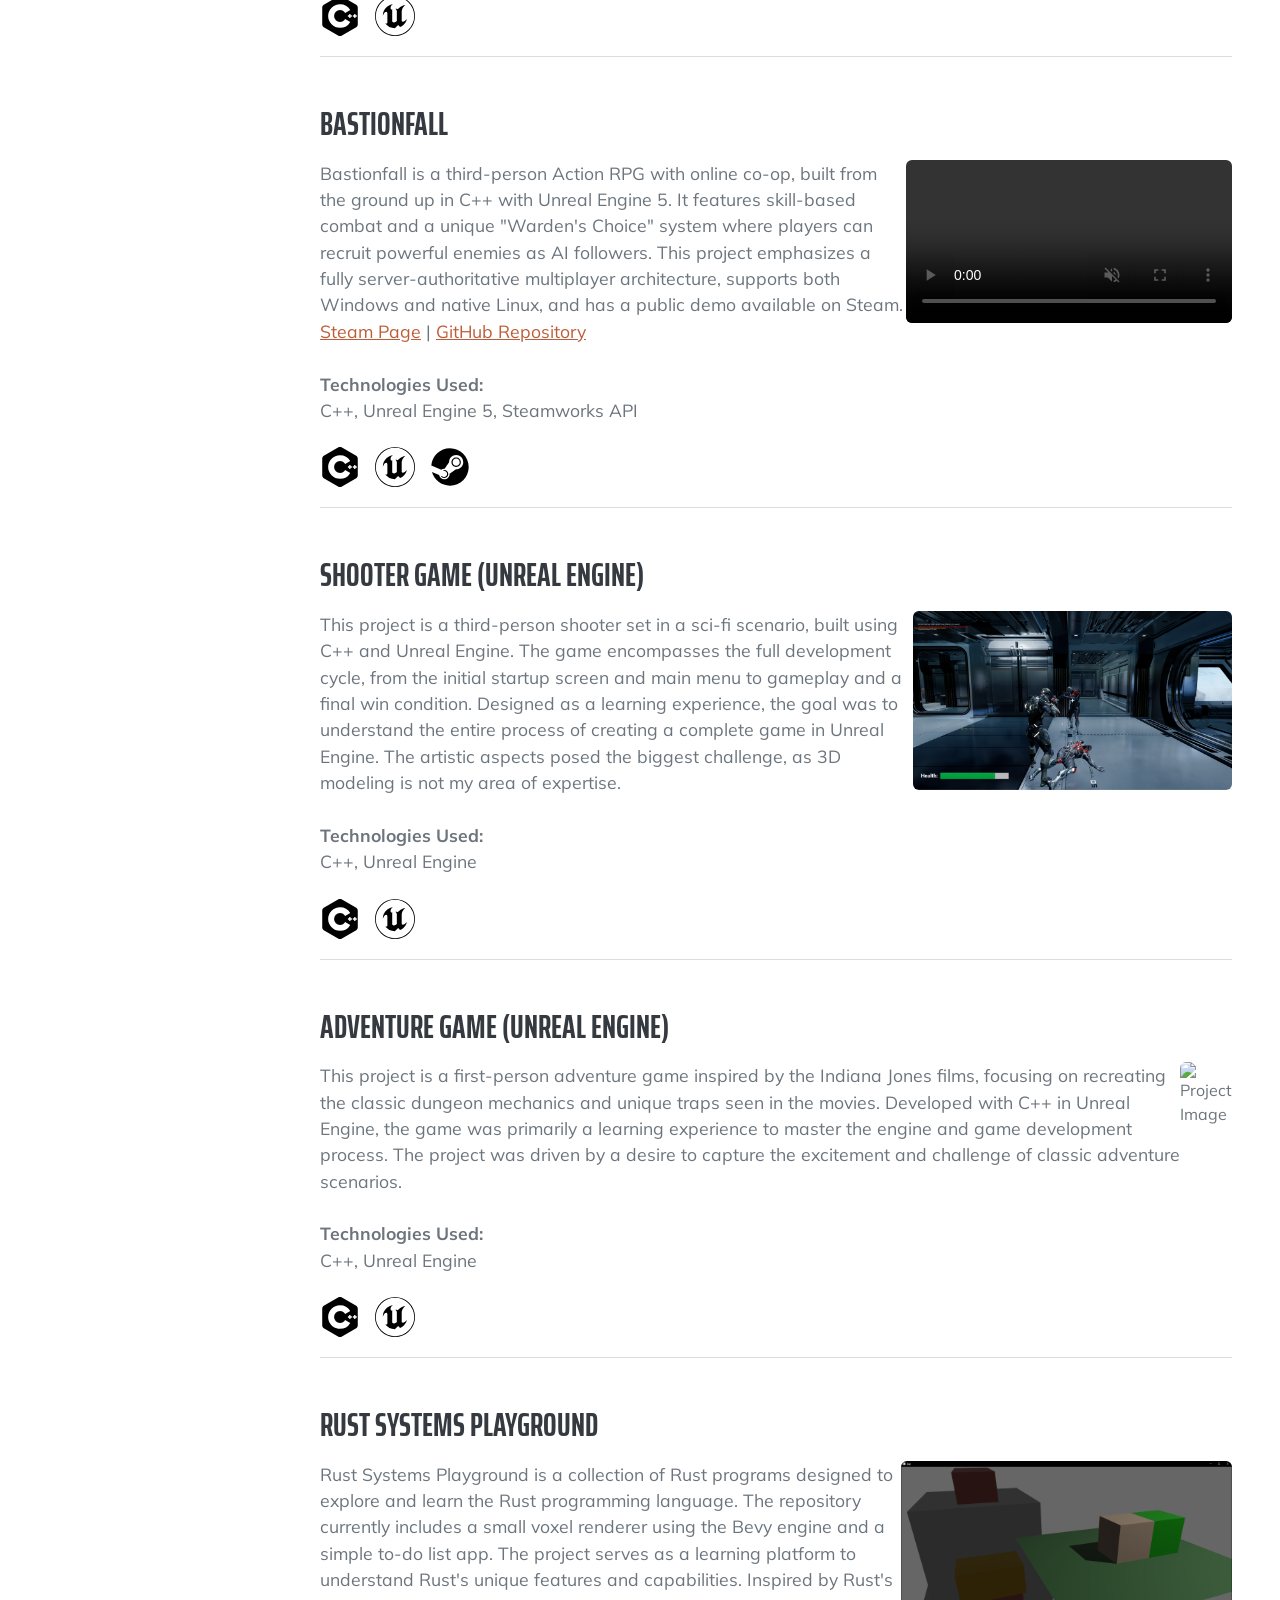
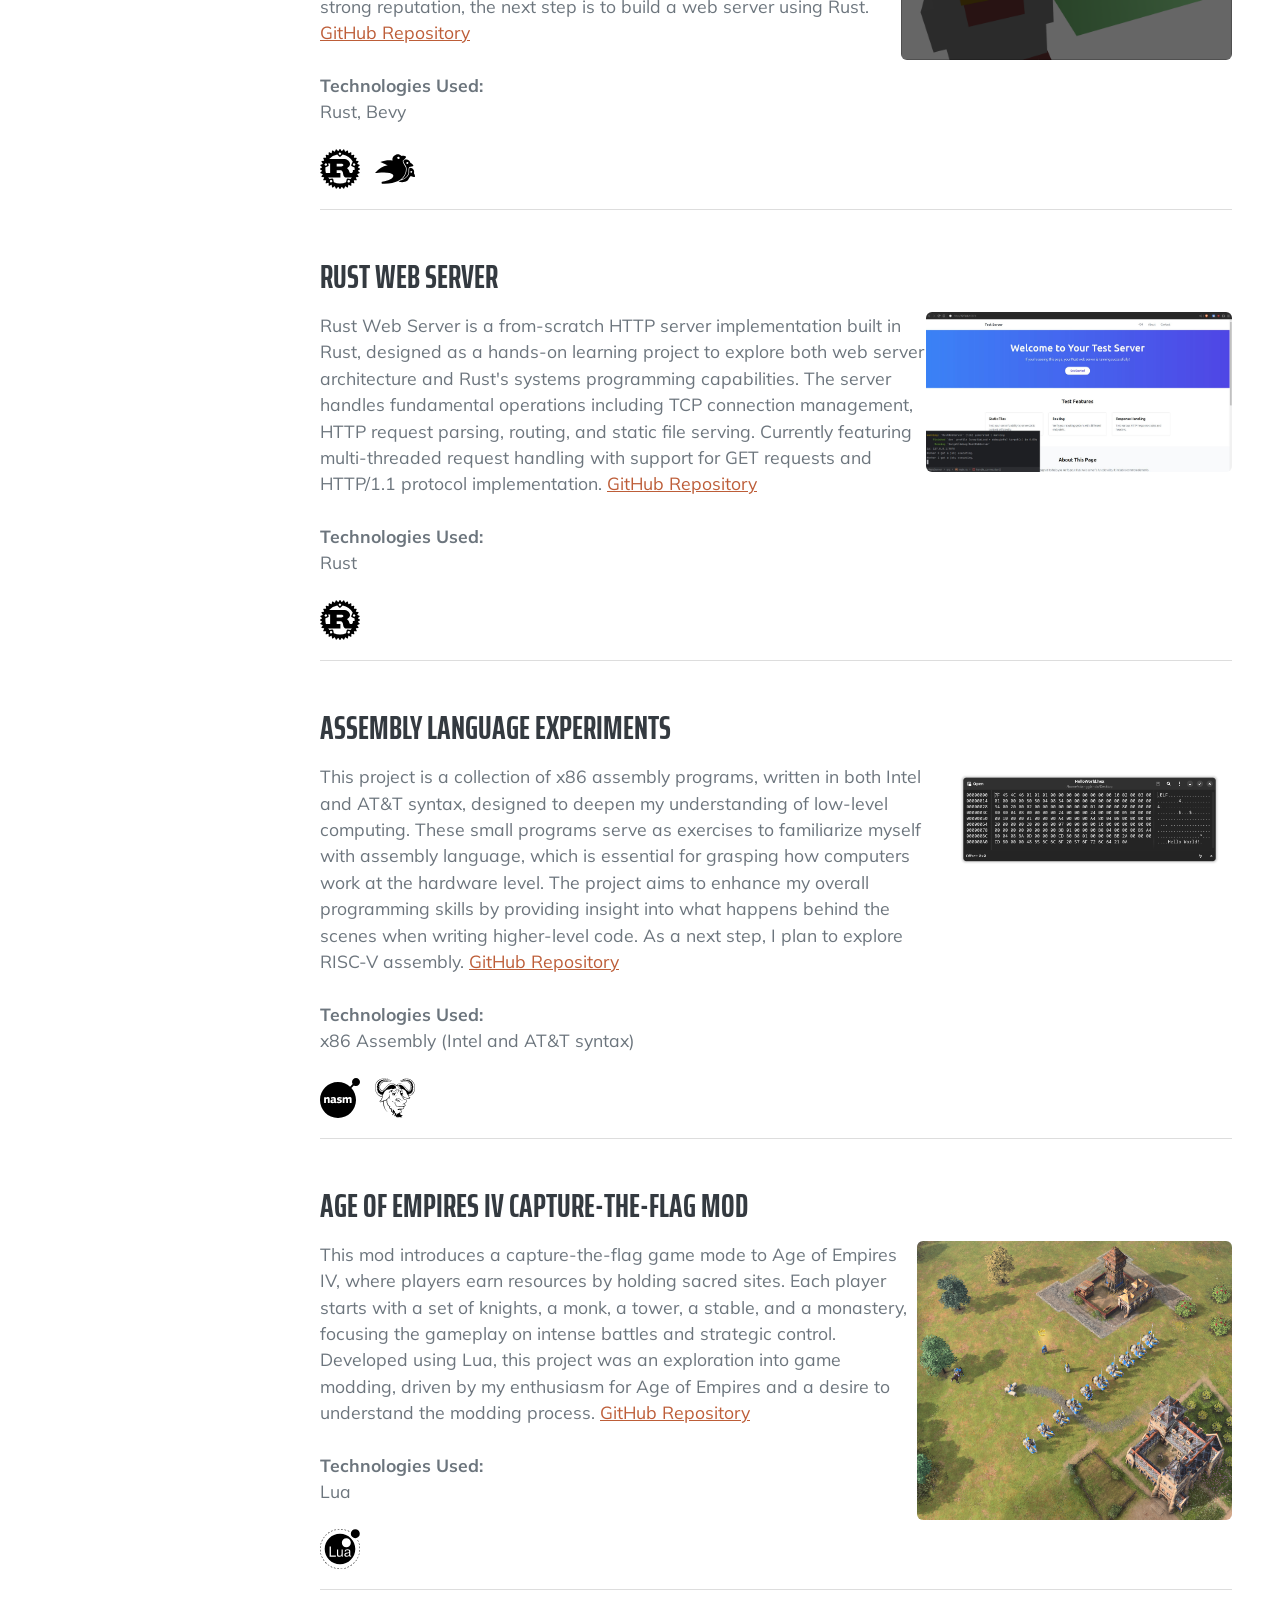
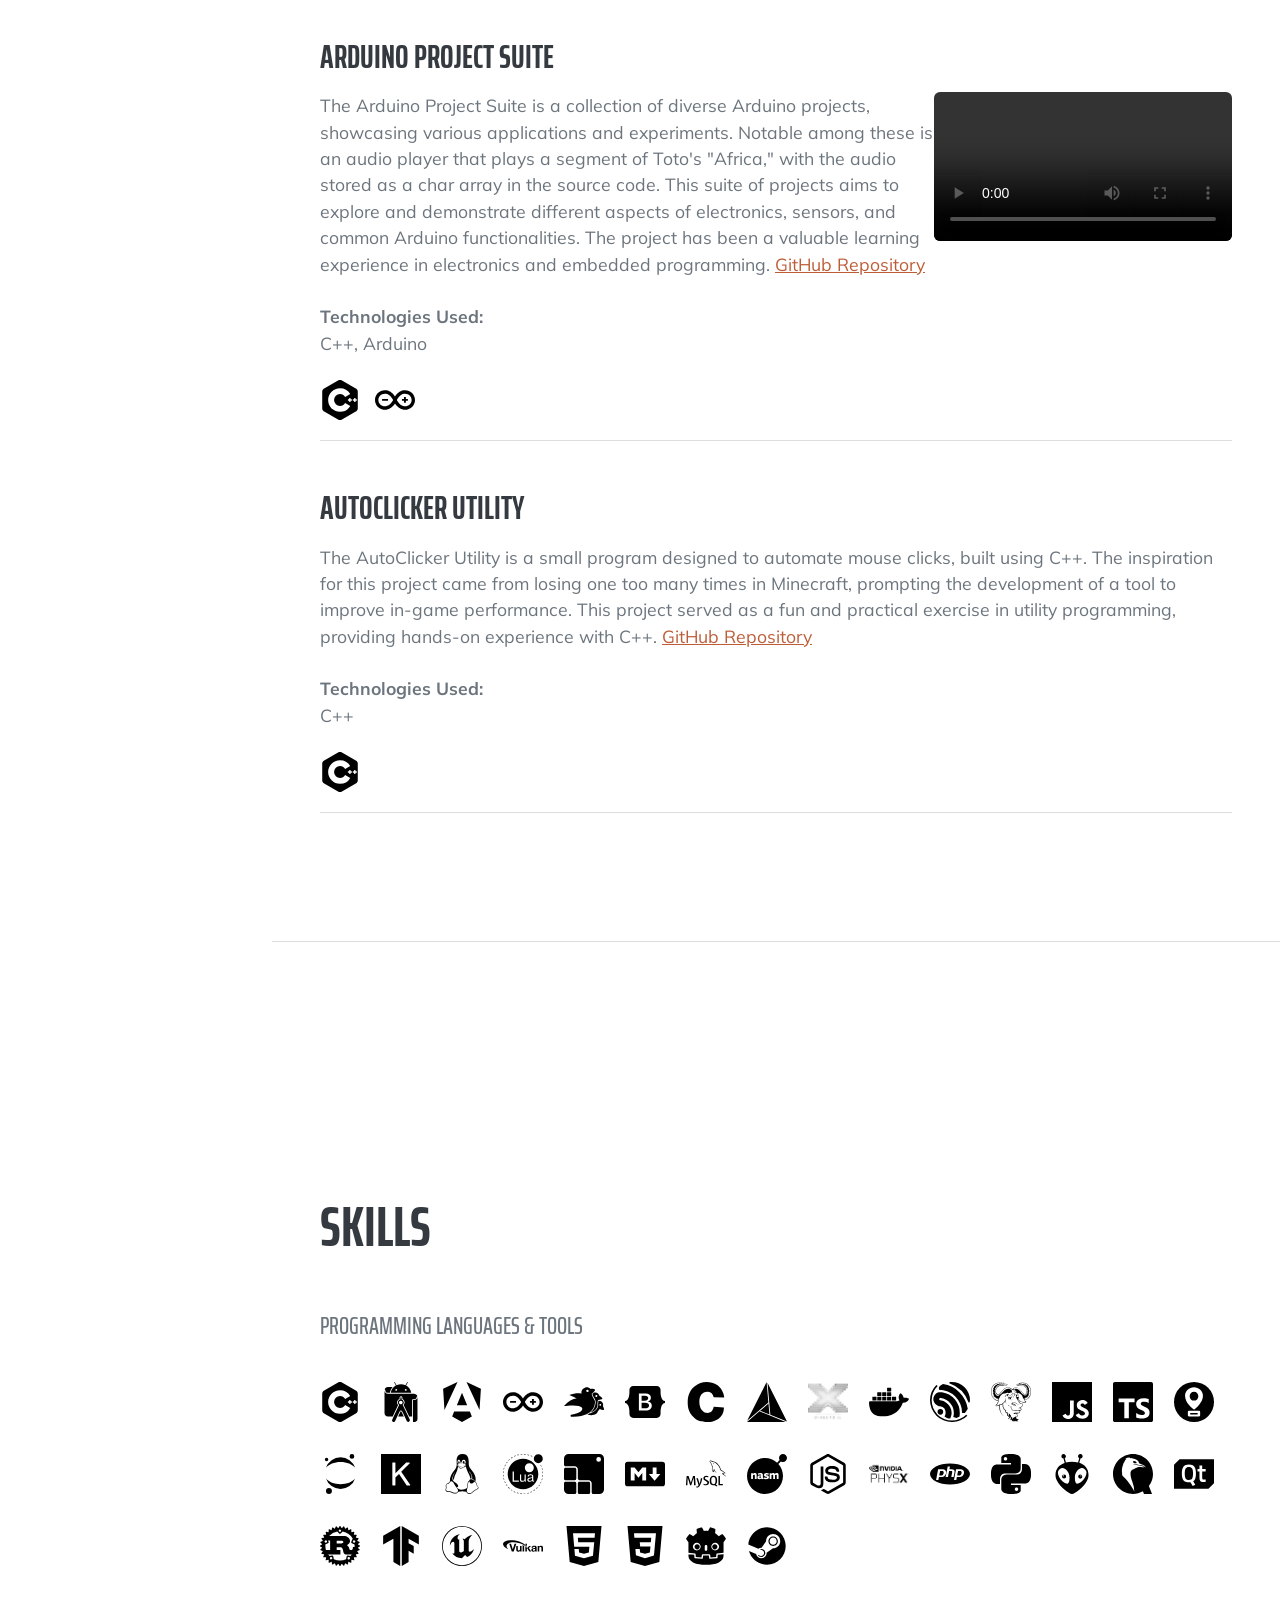
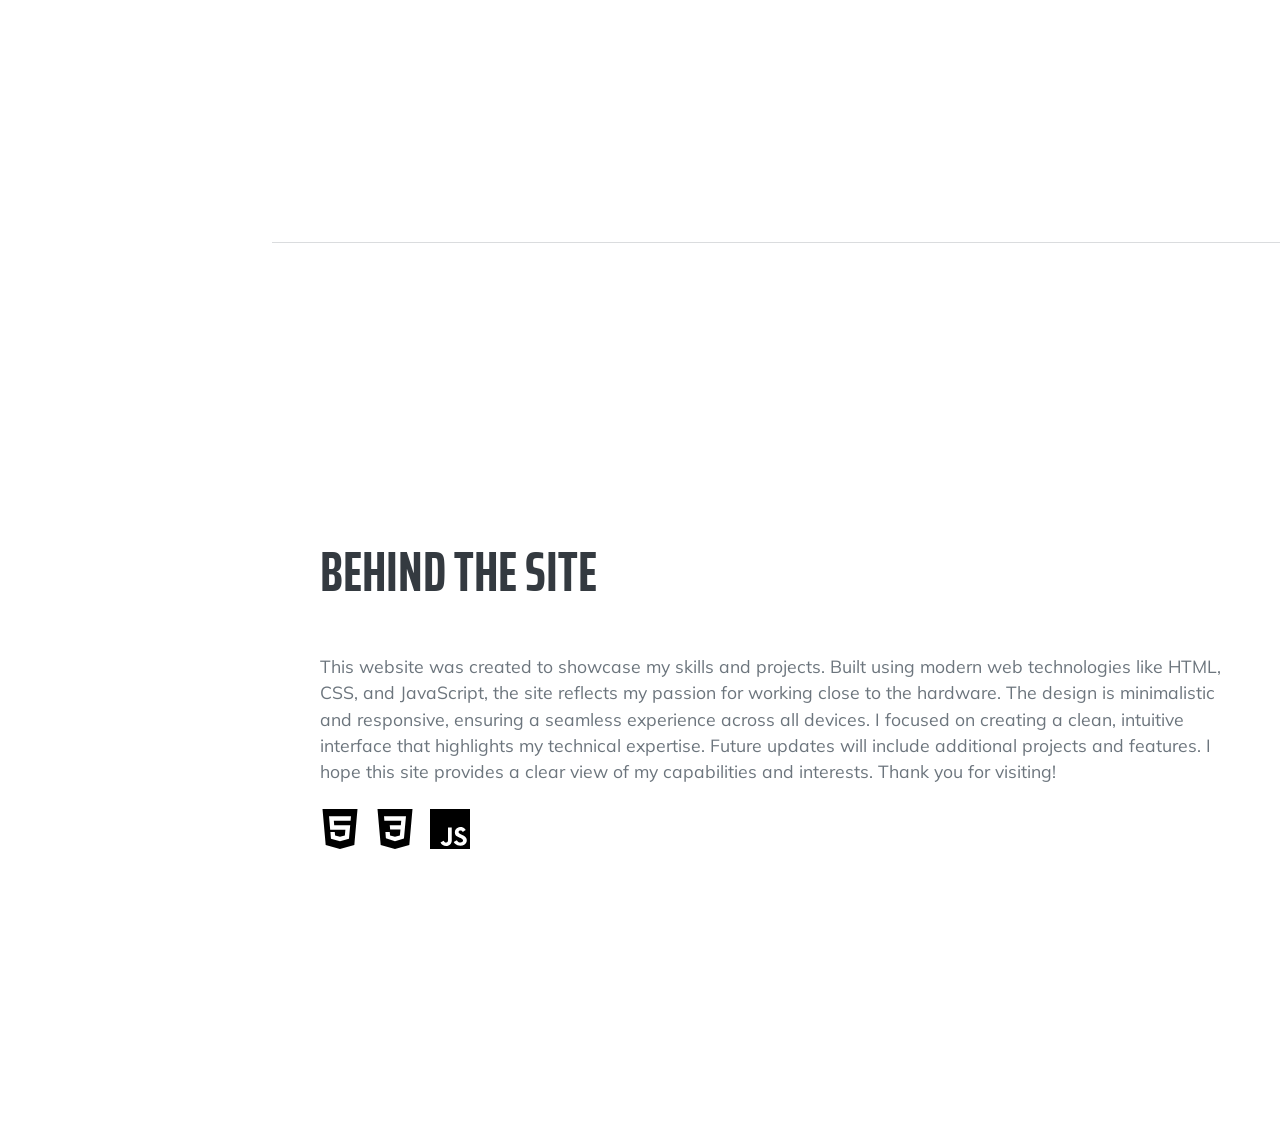
==== commit 38363e6f: "update personal introduction in index.html for clarity and grammar" ====
--- a/index.html
+++ b/index.html
@@ -45,7 +45,7 @@
                     <div class="subheading mb-5">
                         <a href="mailto:kieweg.leander@gmail.com">kieweg.leander@gmail.com</a>
                     </div>
-                    <p class="lead mb-5">Hello, I am a <span id="age"></span> year old software developer, currently studying at the university of applied sciences upper austria Hardware-Software-Design. 
+                    <p class="lead mb-5">Hello, I am a <span id="age"></span>-year-old software developer currently studying Hardware Software Design at the University of Applied Sciences Upper Austria. 
                         I'm deeply passionate about developing embedded systems, with a strong focus on working close to the hardware. I thrive in environments 
                         where I can leverage low-level languages like C++ to create efficient, reliable, and high-performance solutions.</p>
                     <div class="social-icons">
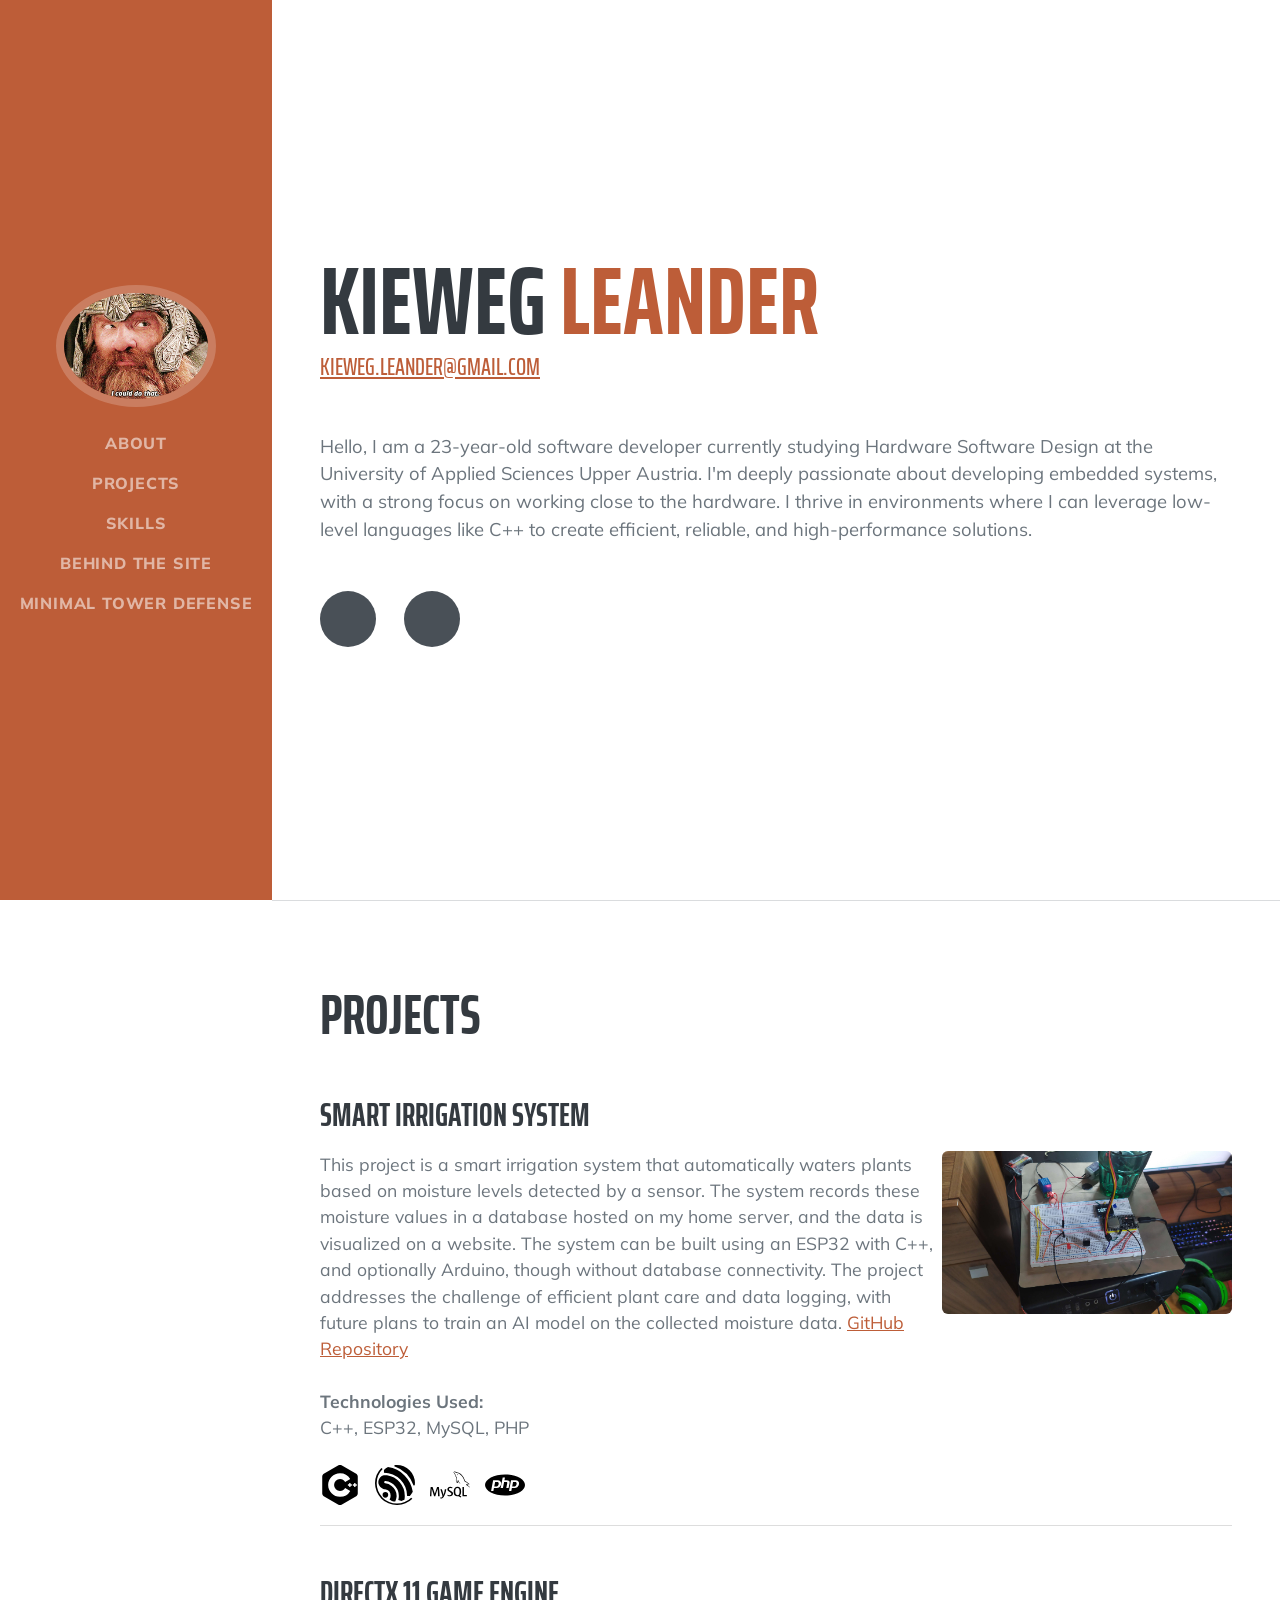
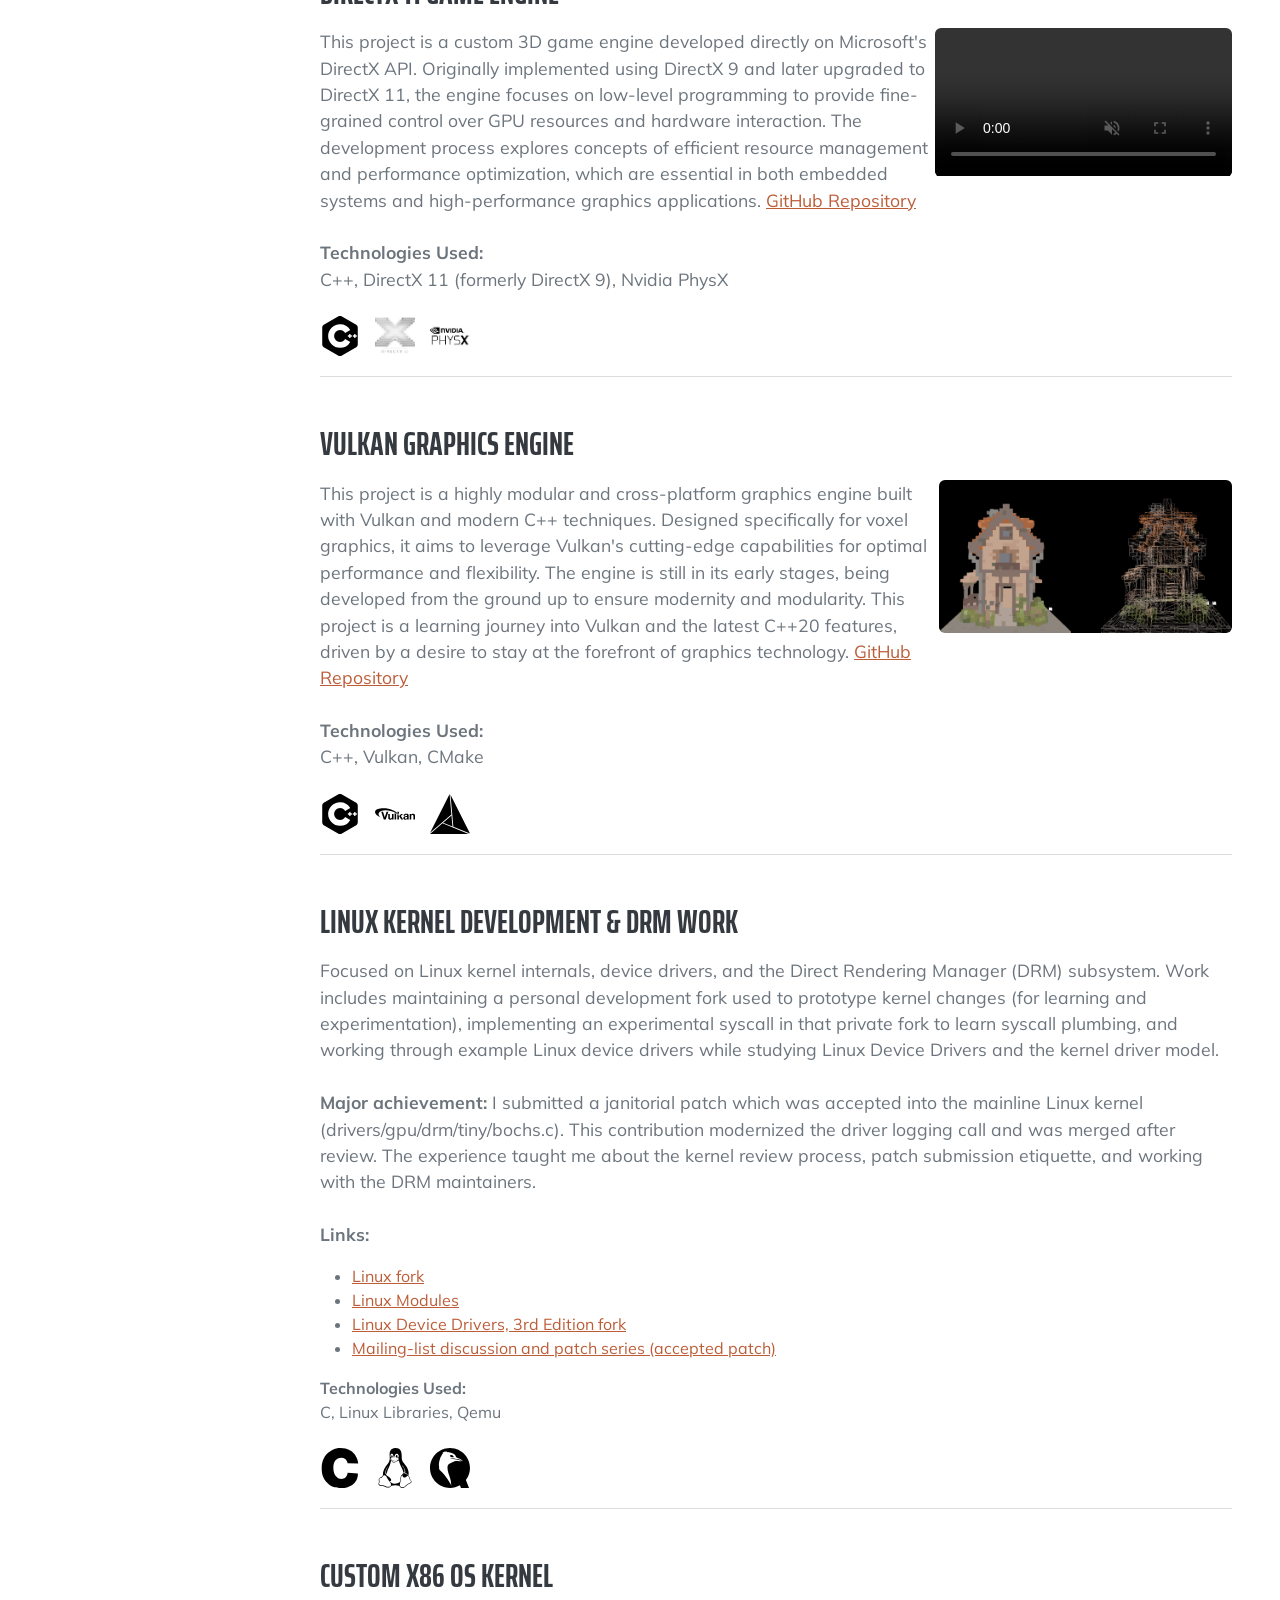
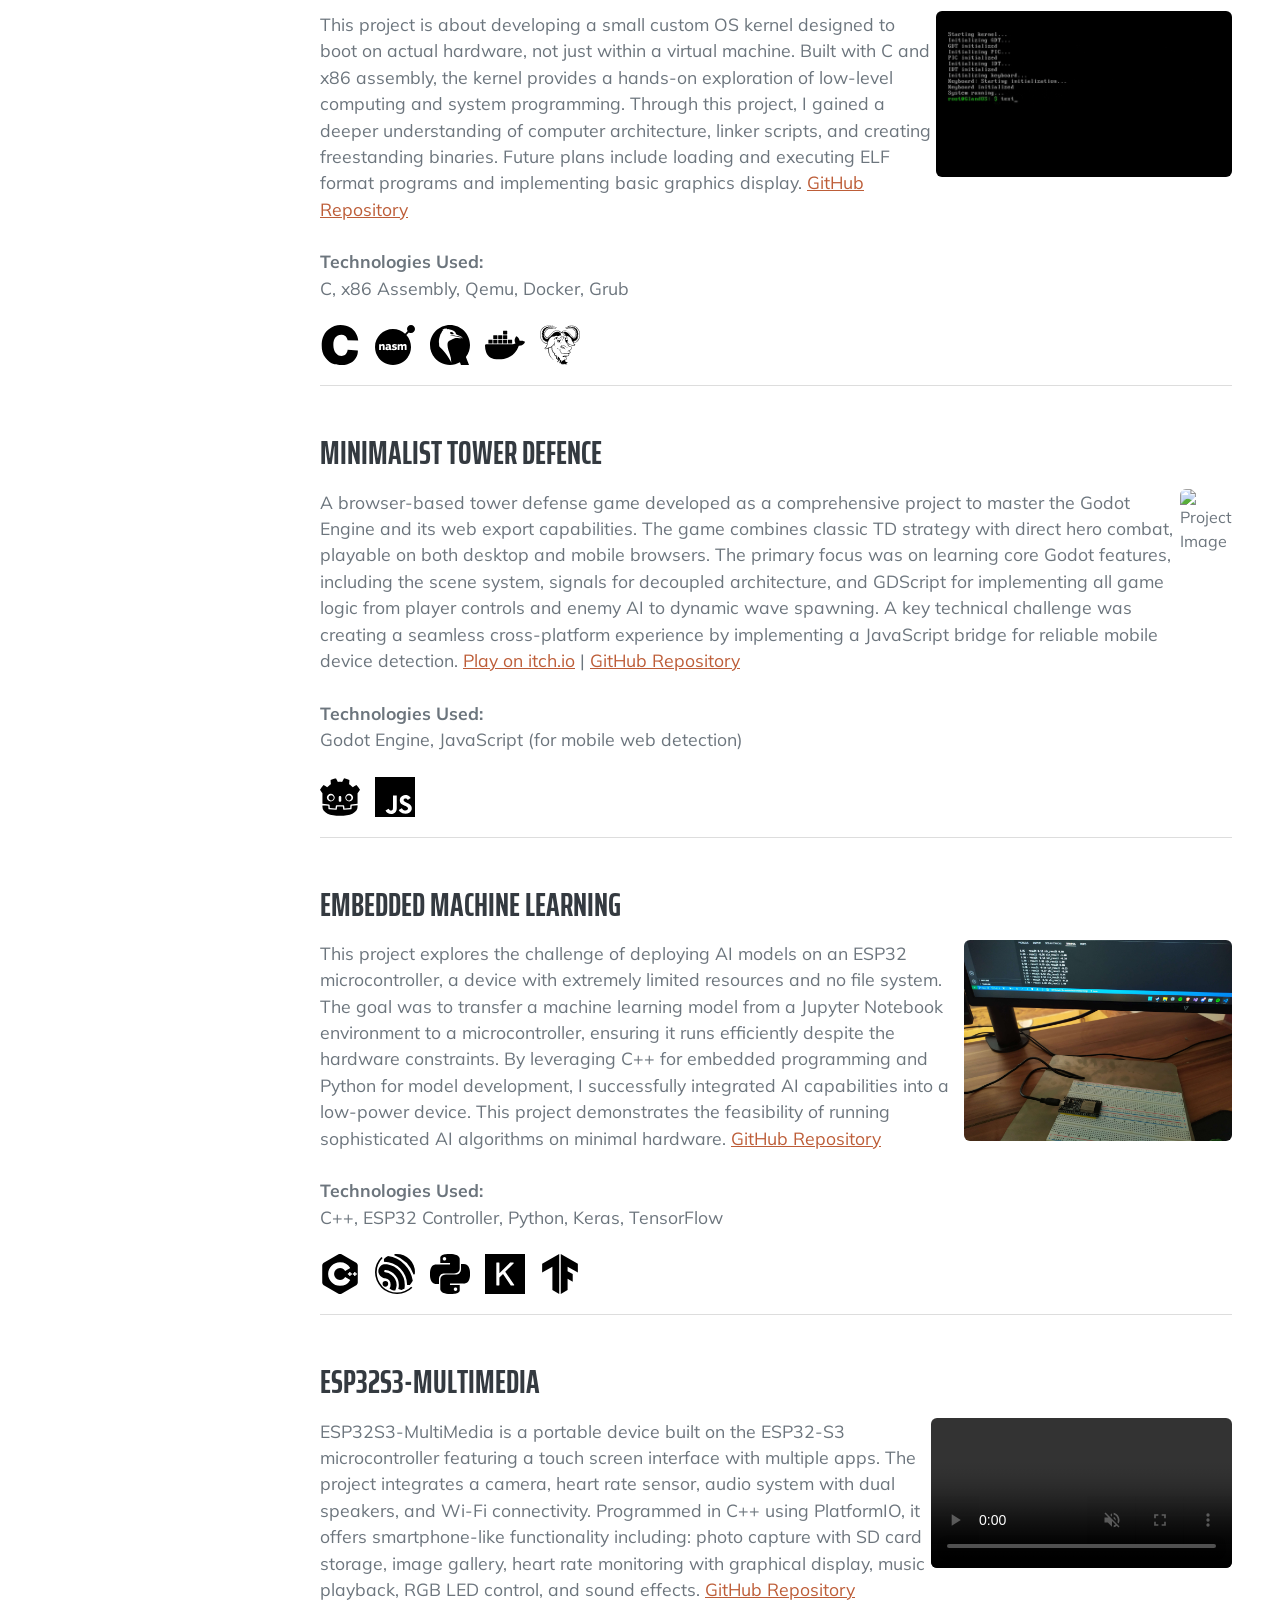
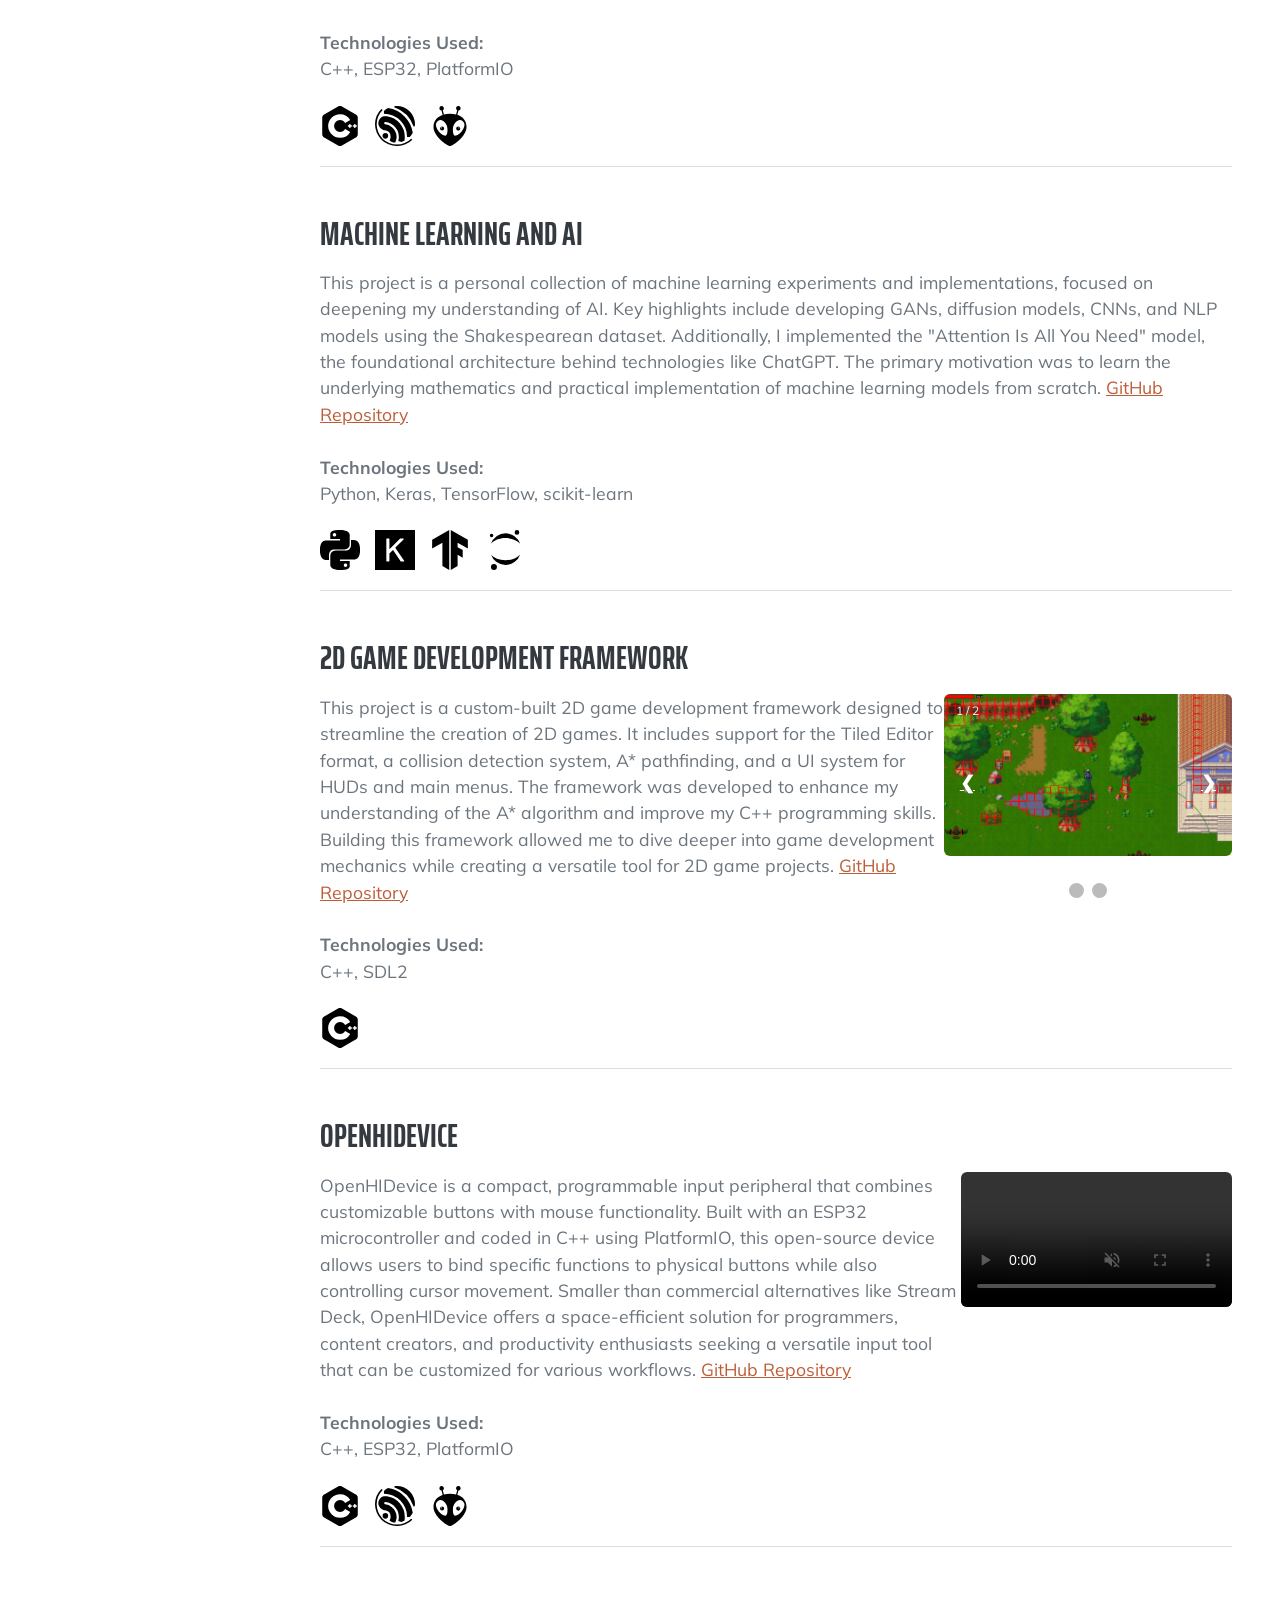
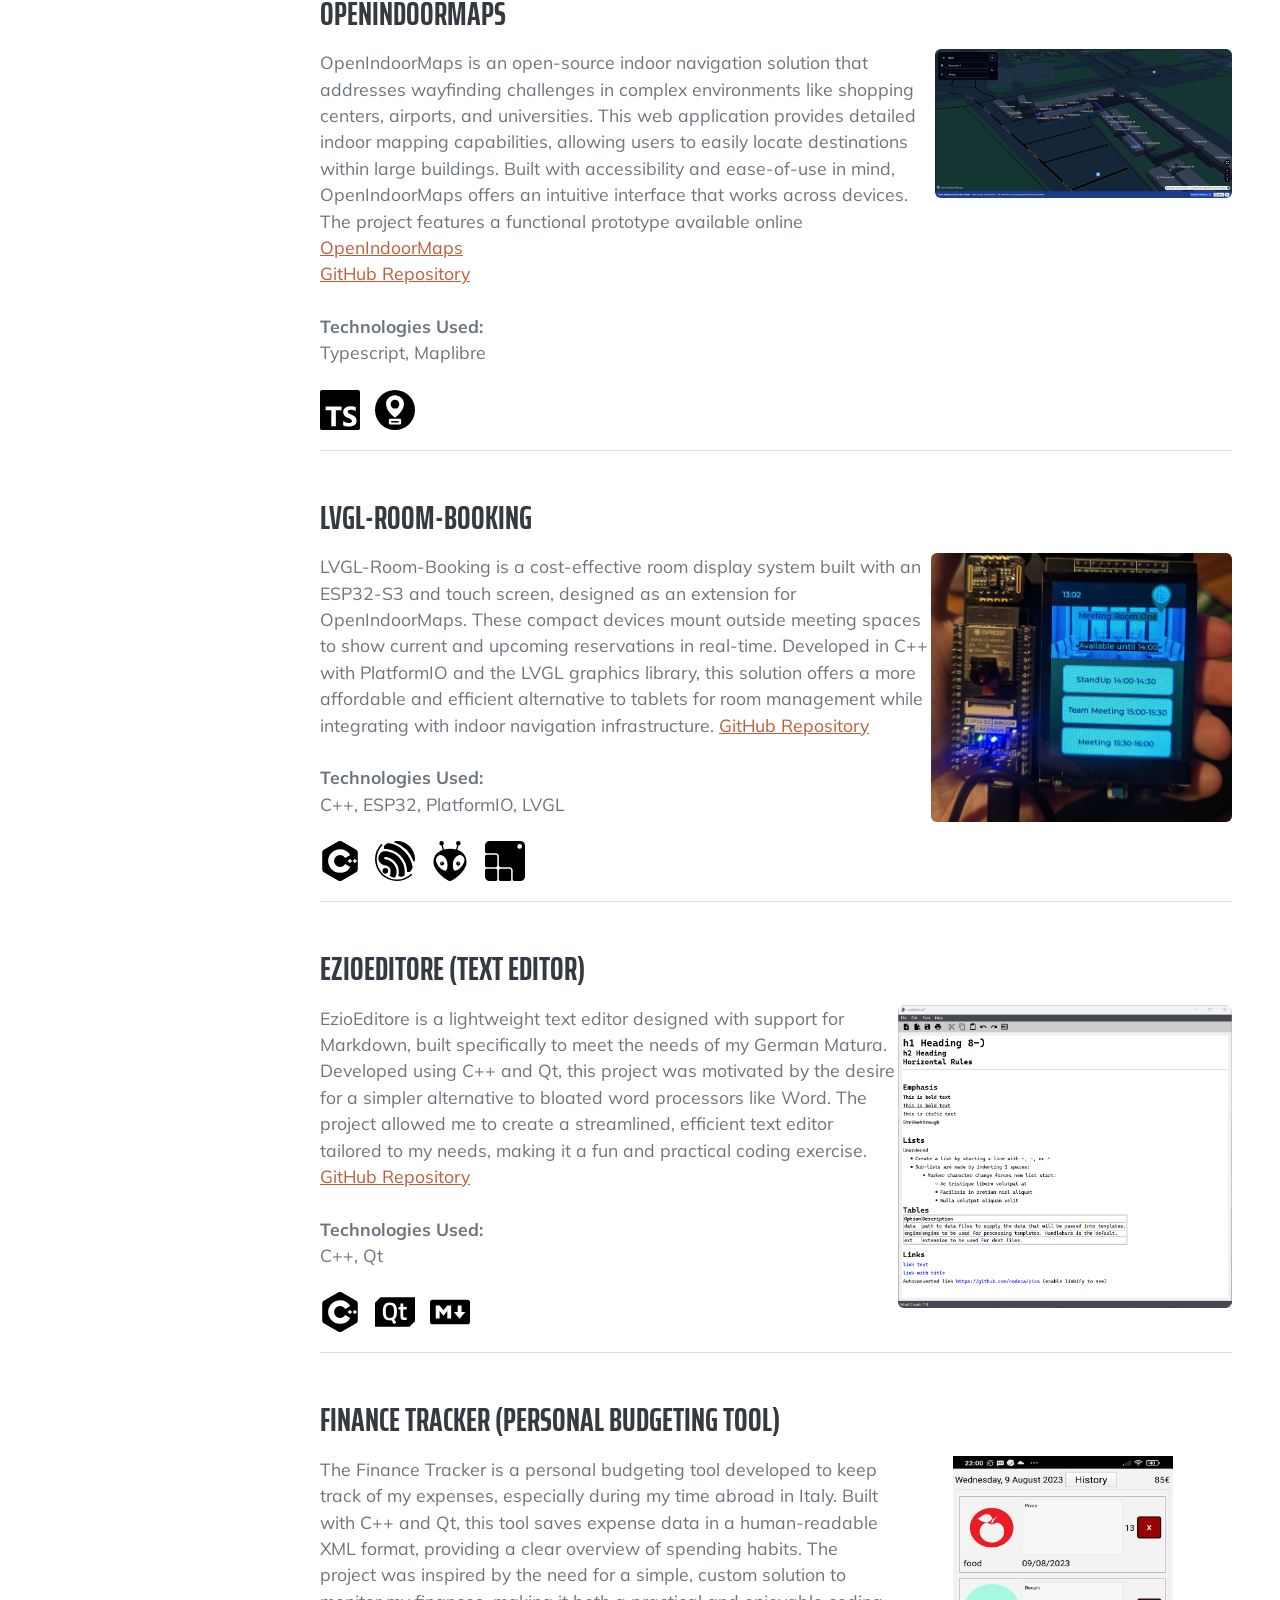
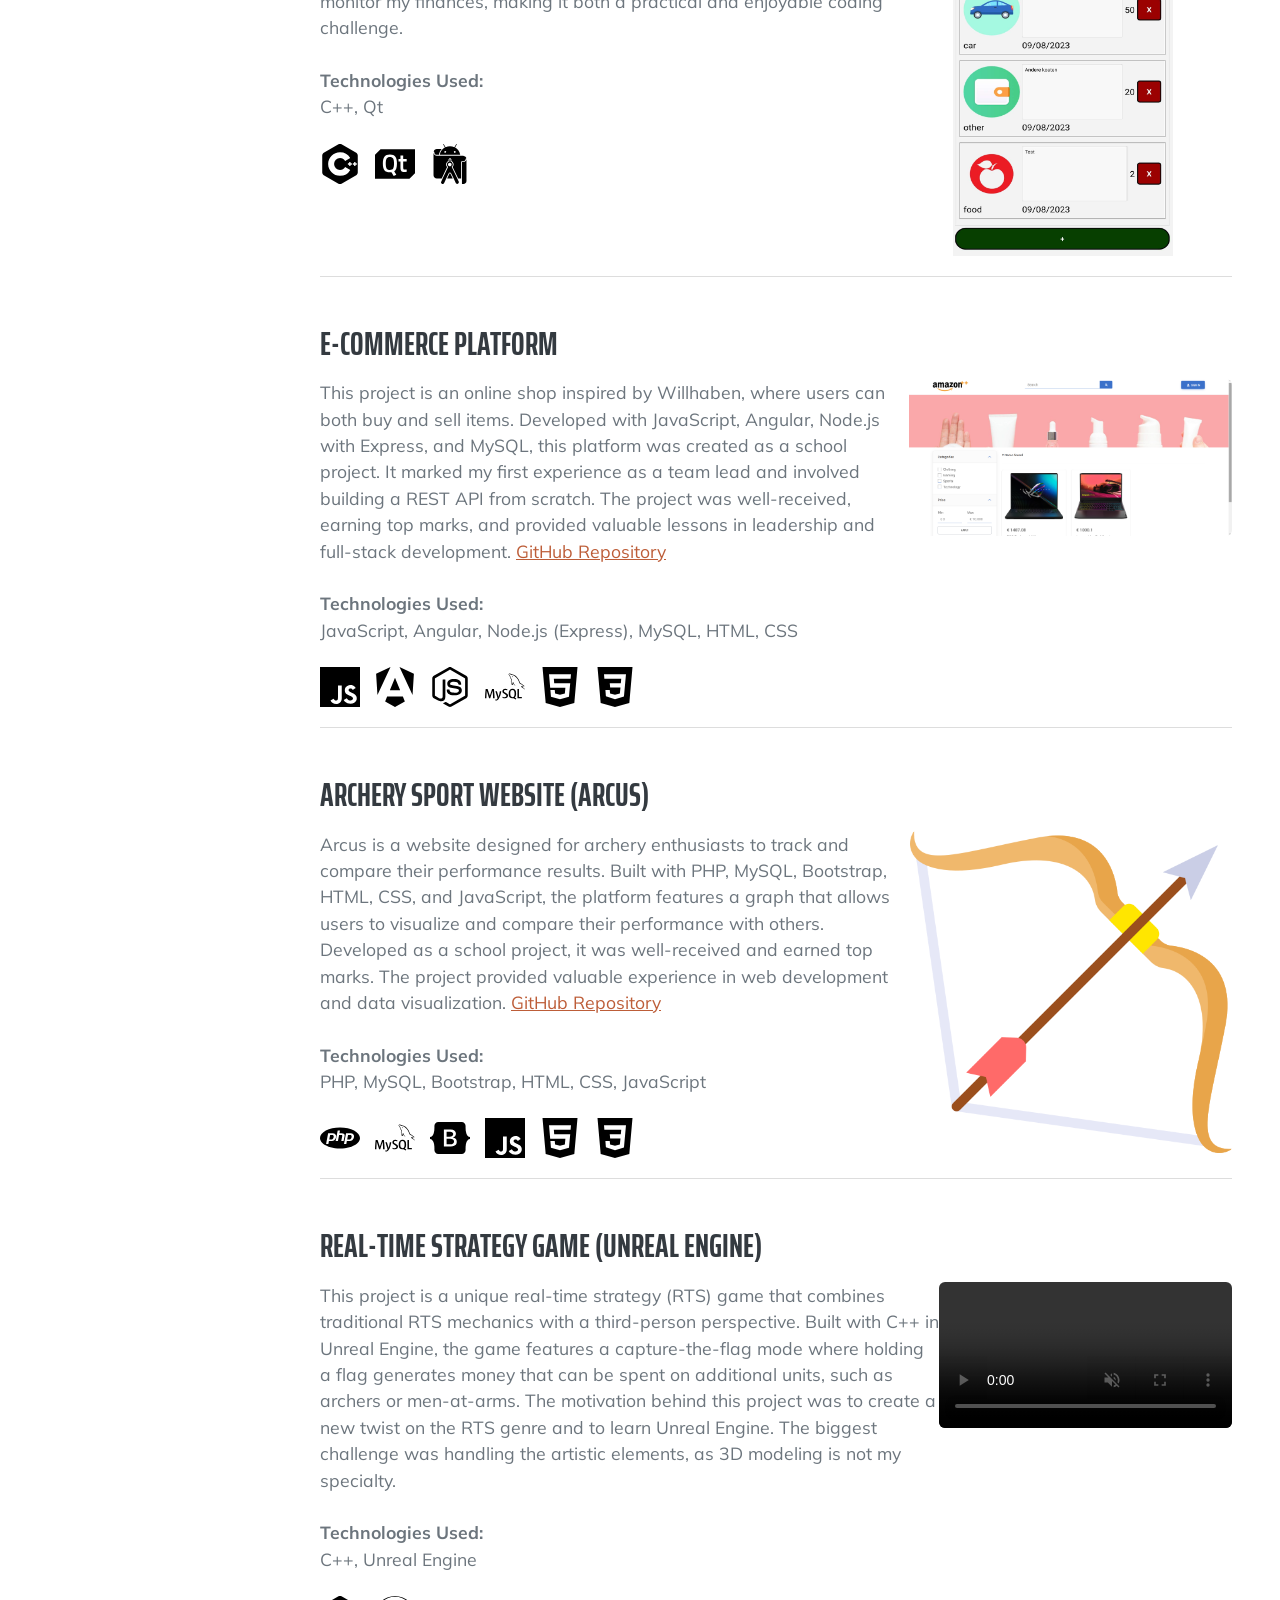
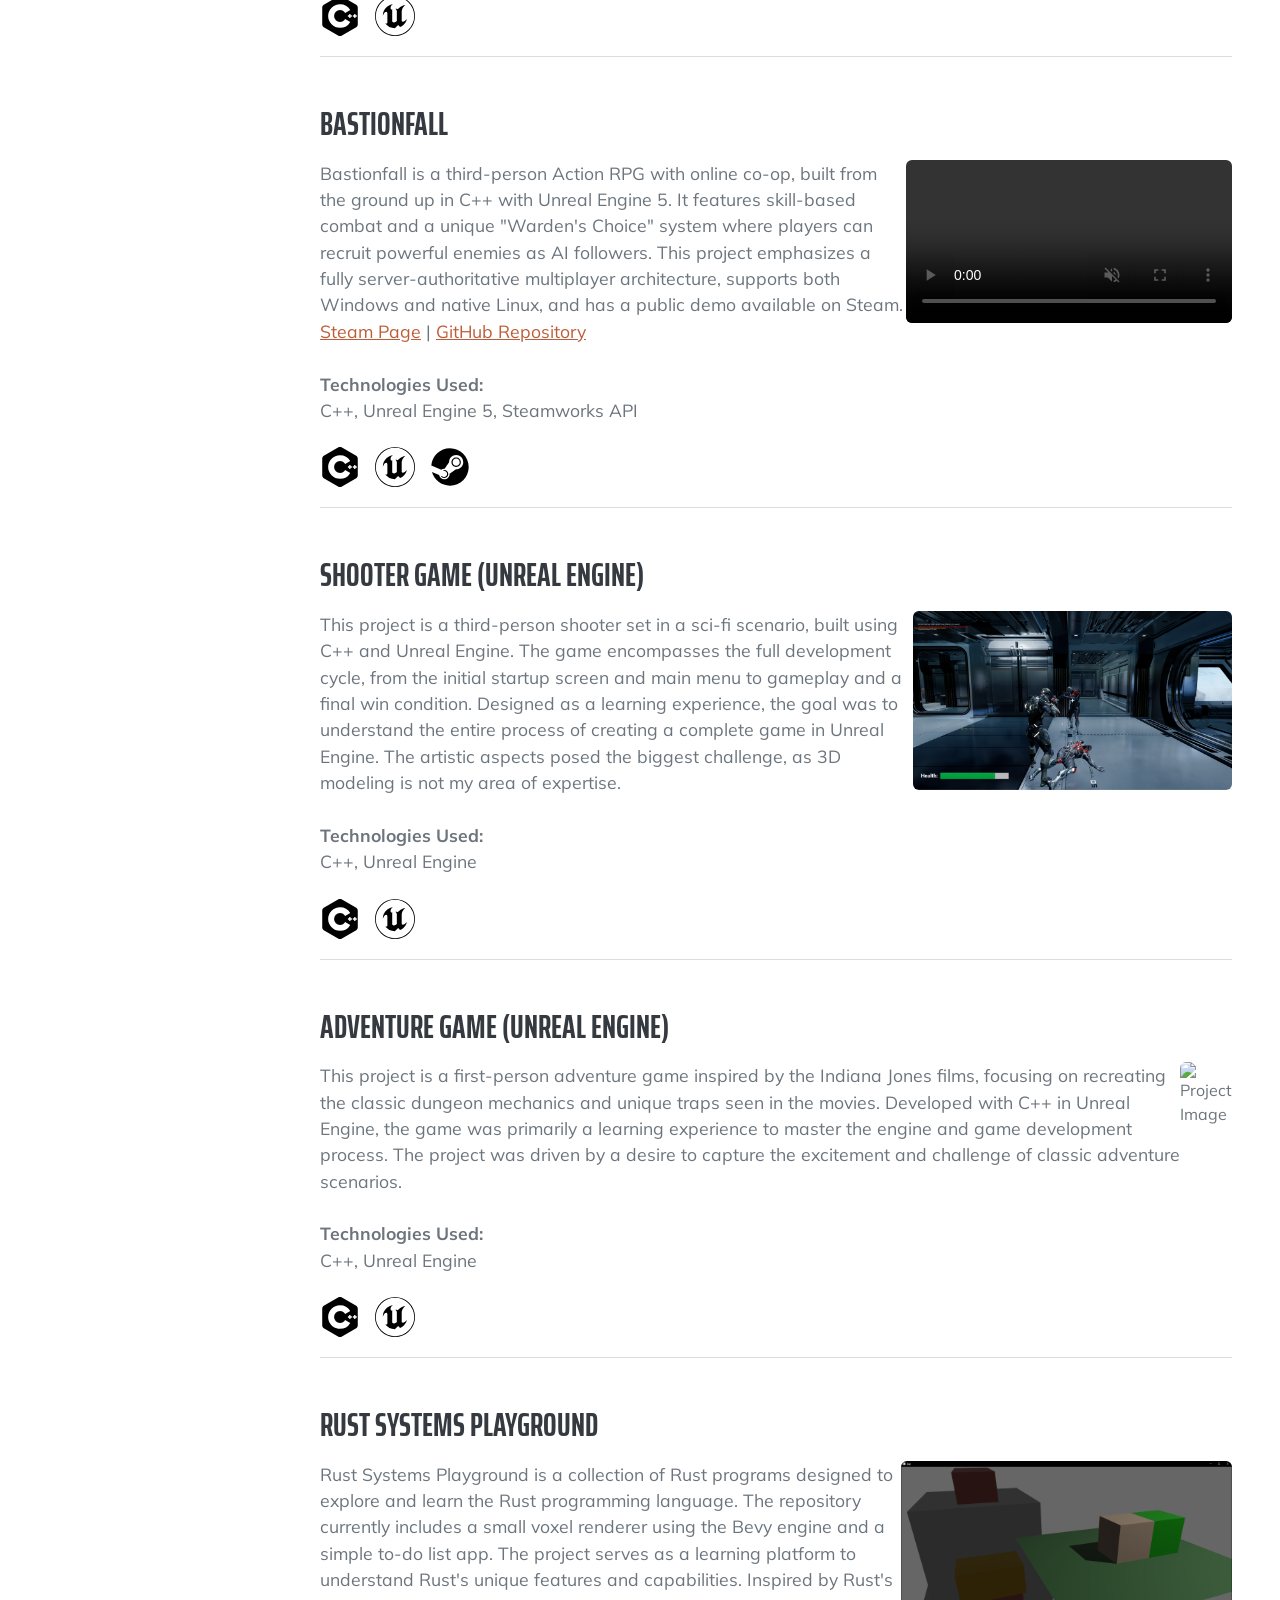
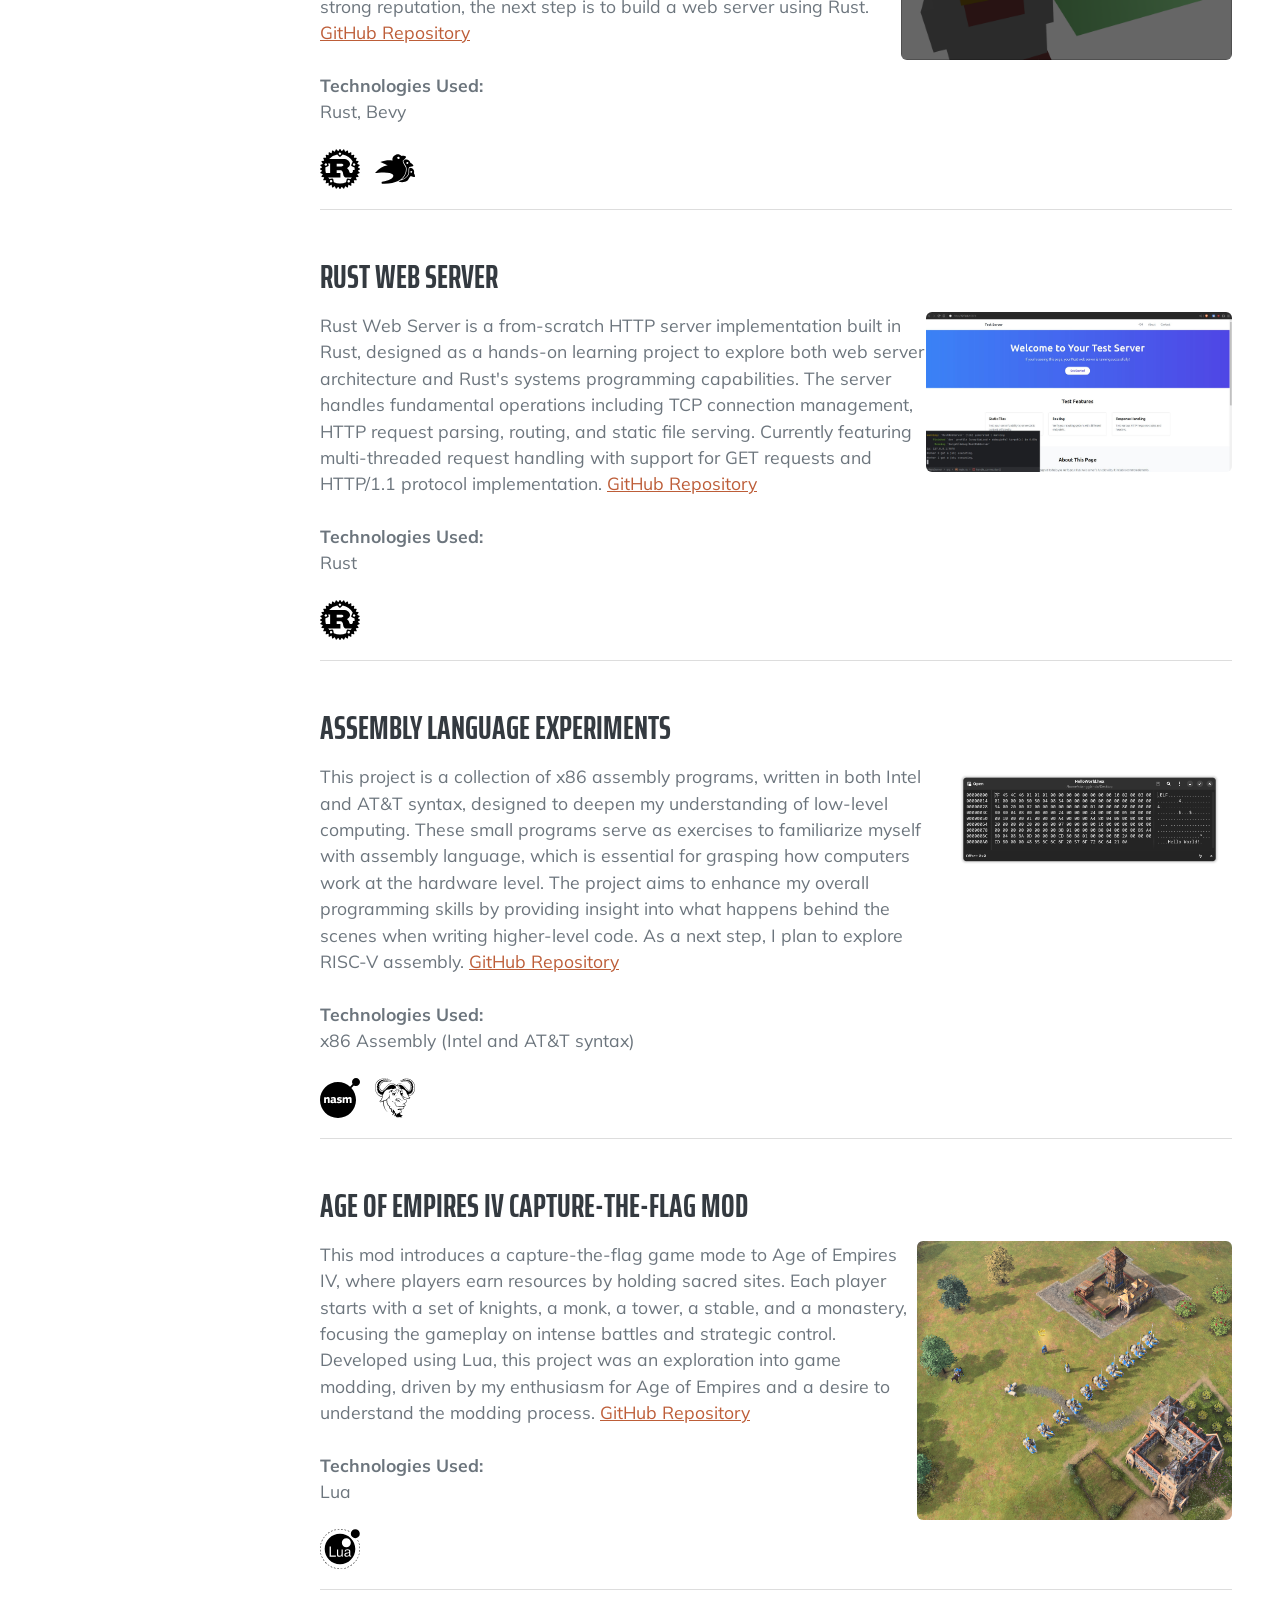
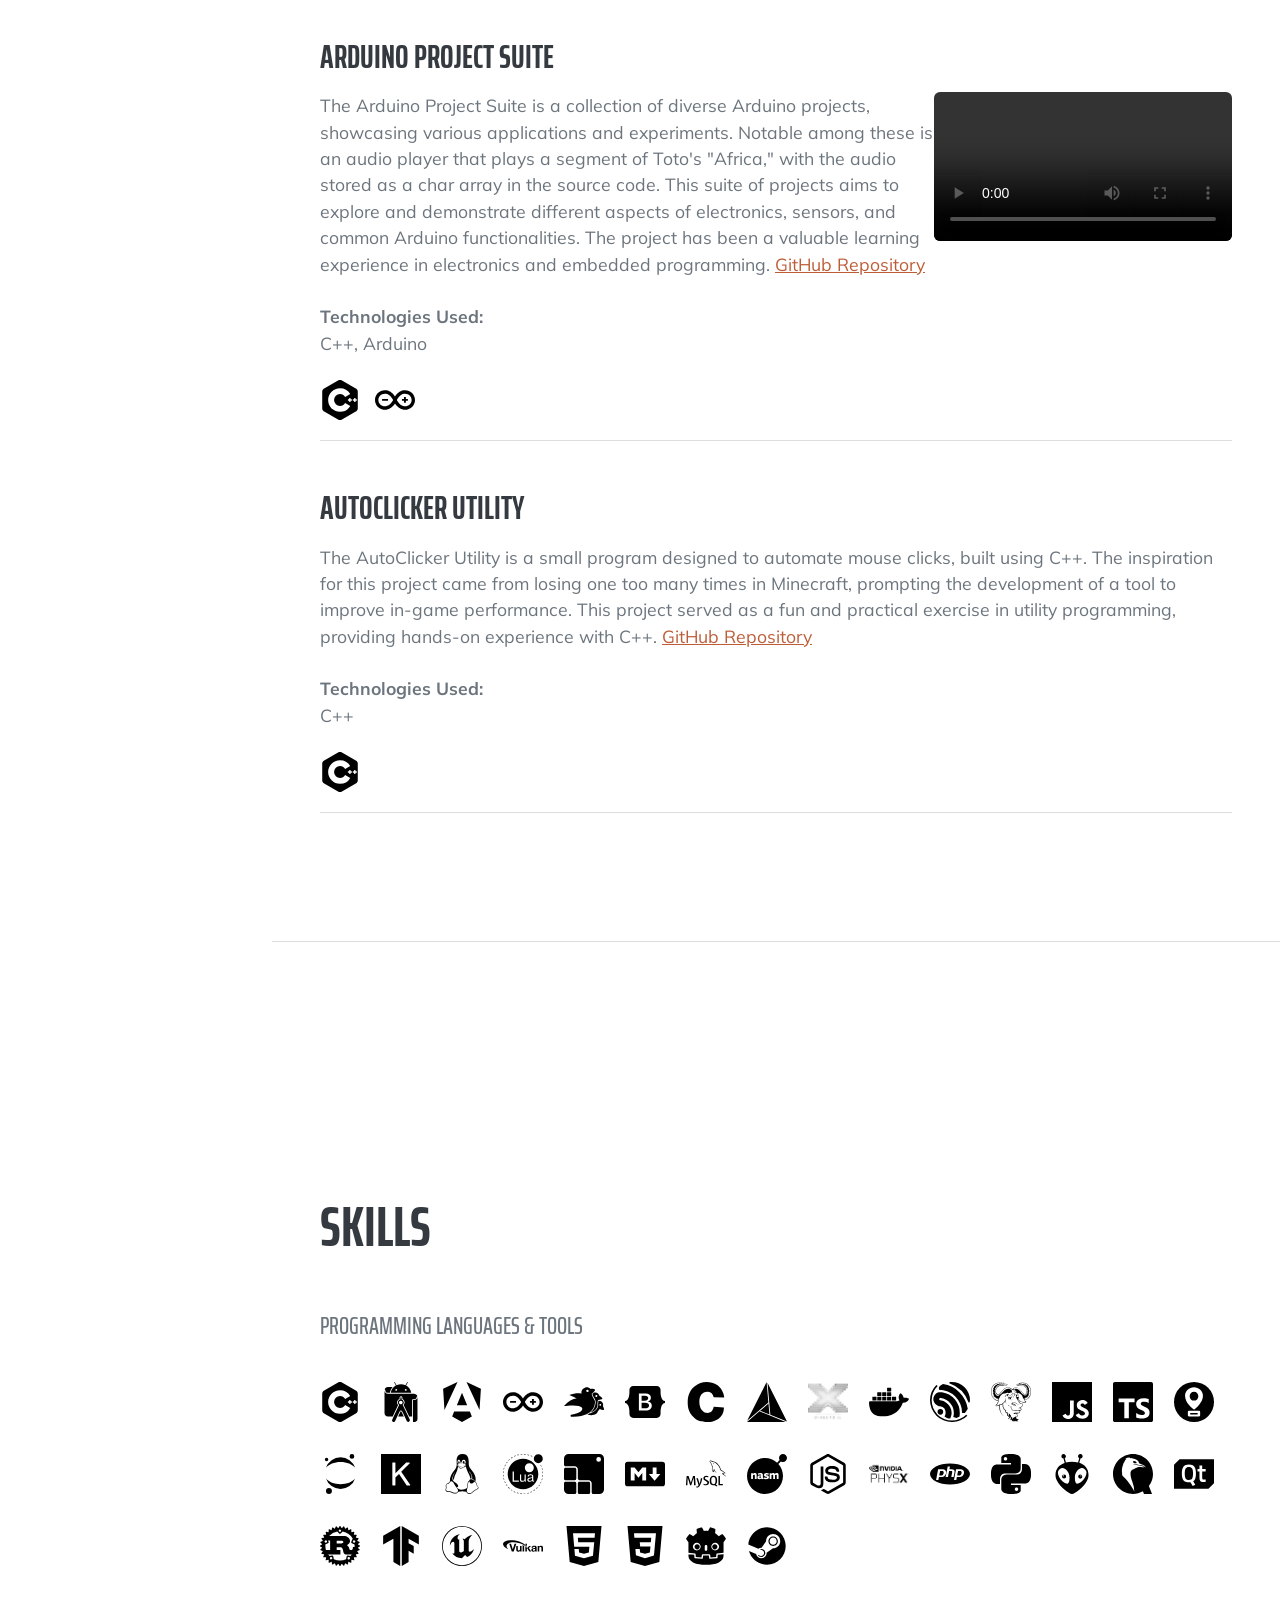
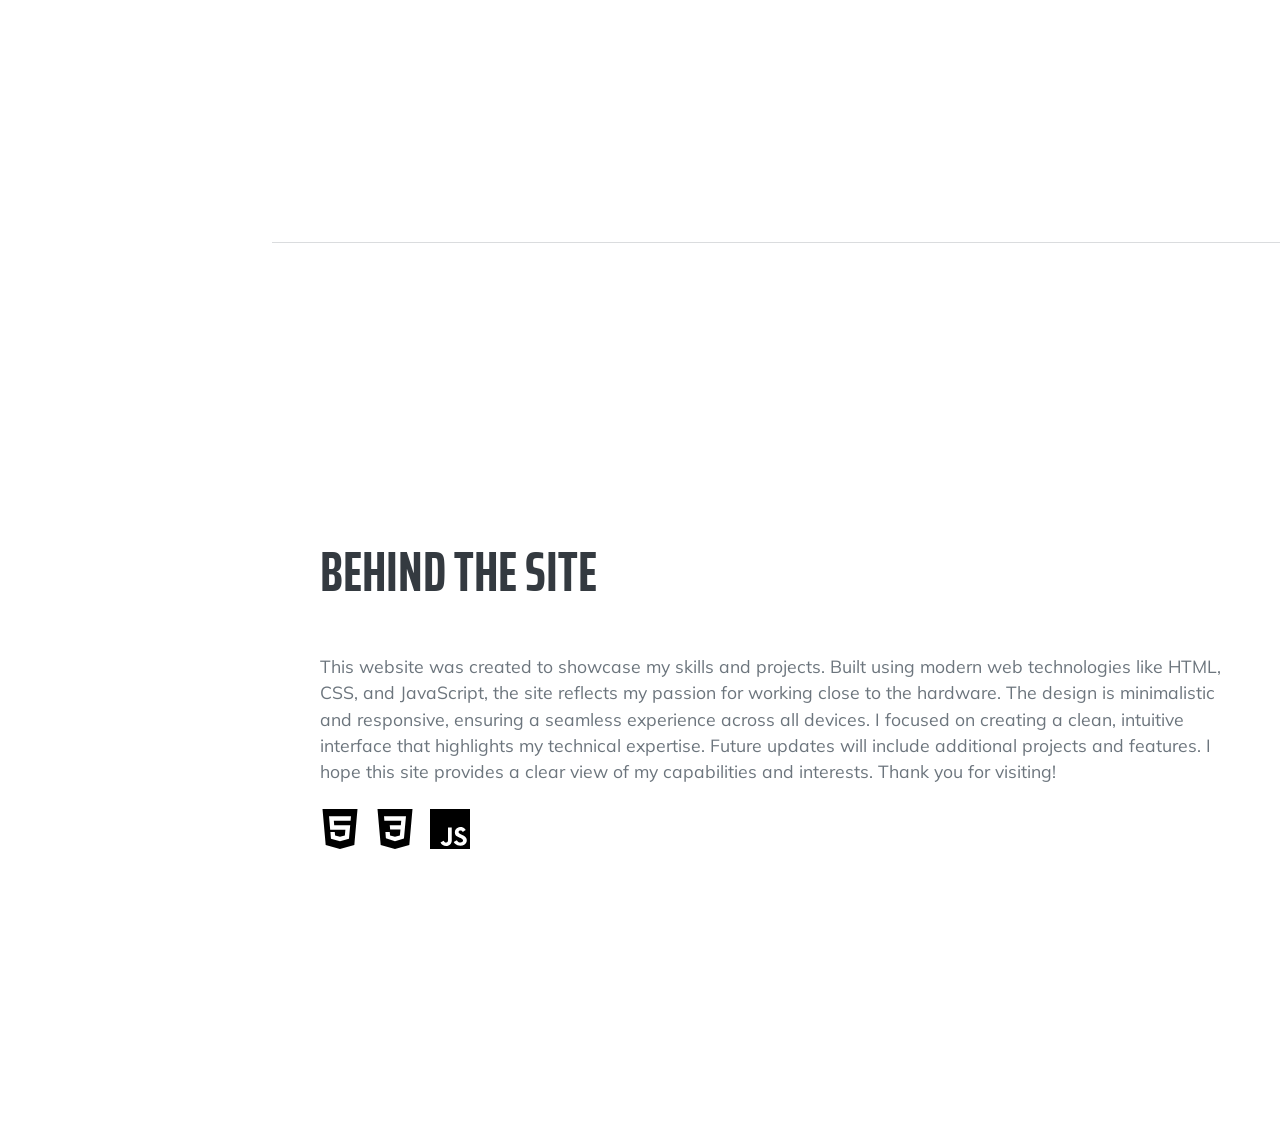
==== commit be6be80f: "refine project description for custom 3D game engine, enhancing clarity and detail" ====
--- a/index.html
+++ b/index.html
@@ -108,11 +108,10 @@
                             <!-- Project Text and Icons -->
                             <div class="project-details flex-grow-1">
                                 <p class="project-description">
-                                    This is my largest project—a custom 3D game engine built directly on Microsoft’s DirectX API. 
-                                    Initially developed with DirectX 9 and later upgraded to DirectX 11, this engine emphasizes low-level 
-                                    programming, providing direct control over GPU resources and enabling precise hardware interaction. 
-                                    The project highlights the principles of efficient resource management and performance optimization, 
-                                    crucial in both embedded systems and high-performance graphics. <a href="https://github.com/stiangglanda/DX11Engine">GitHub Repository</a>
+                                    This project is a custom 3D game engine developed directly on Microsoft's DirectX API. Originally implemented using DirectX 9 and later upgraded to DirectX 11, 
+                                    the engine focuses on low-level programming to provide fine-grained control over GPU resources and hardware interaction. 
+                                    The development process explores concepts of efficient resource management and performance optimization, which are 
+                                    essential in both embedded systems and high-performance graphics applications. <a href="https://github.com/stiangglanda/DX11Engine">GitHub Repository</a>
                                     <br><br><b>Technologies Used:</b><br>
                                     C++, DirectX 11 (formerly DirectX 9), Nvidia PhysX
                                 </p>
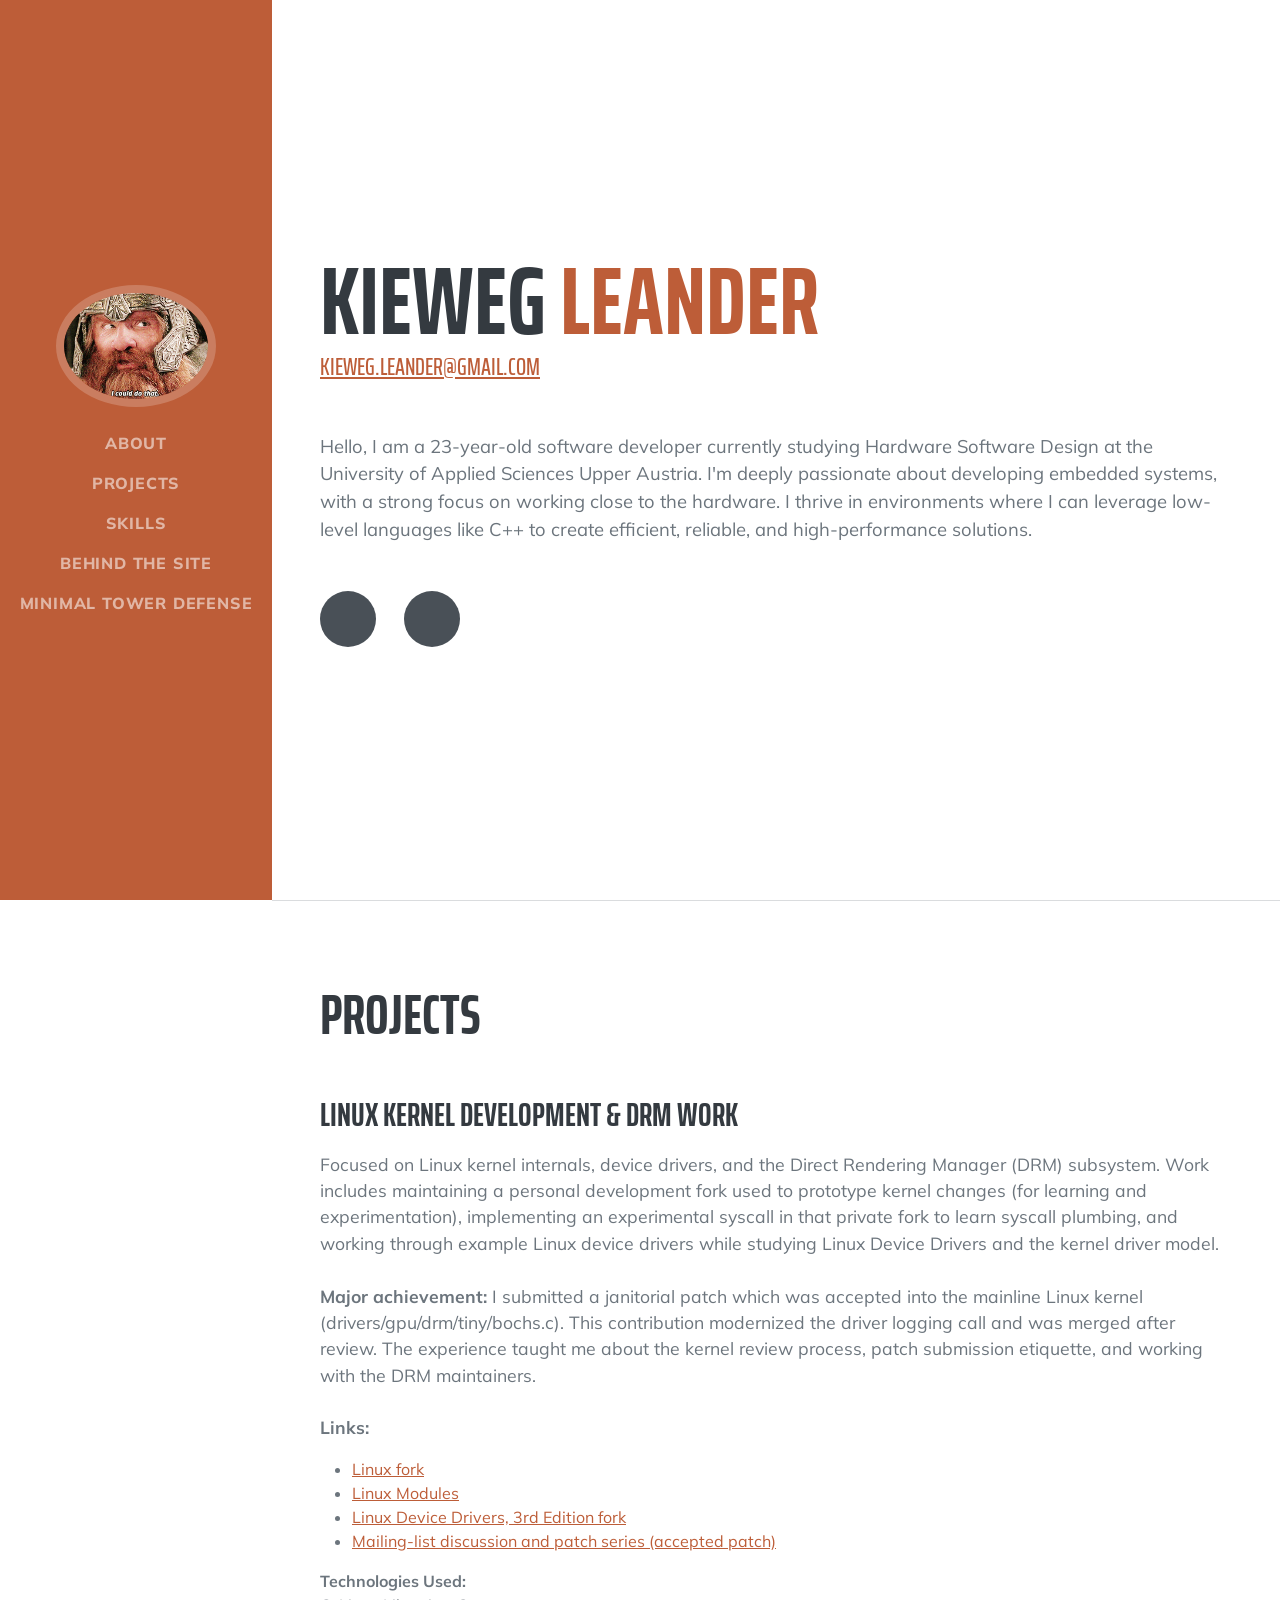
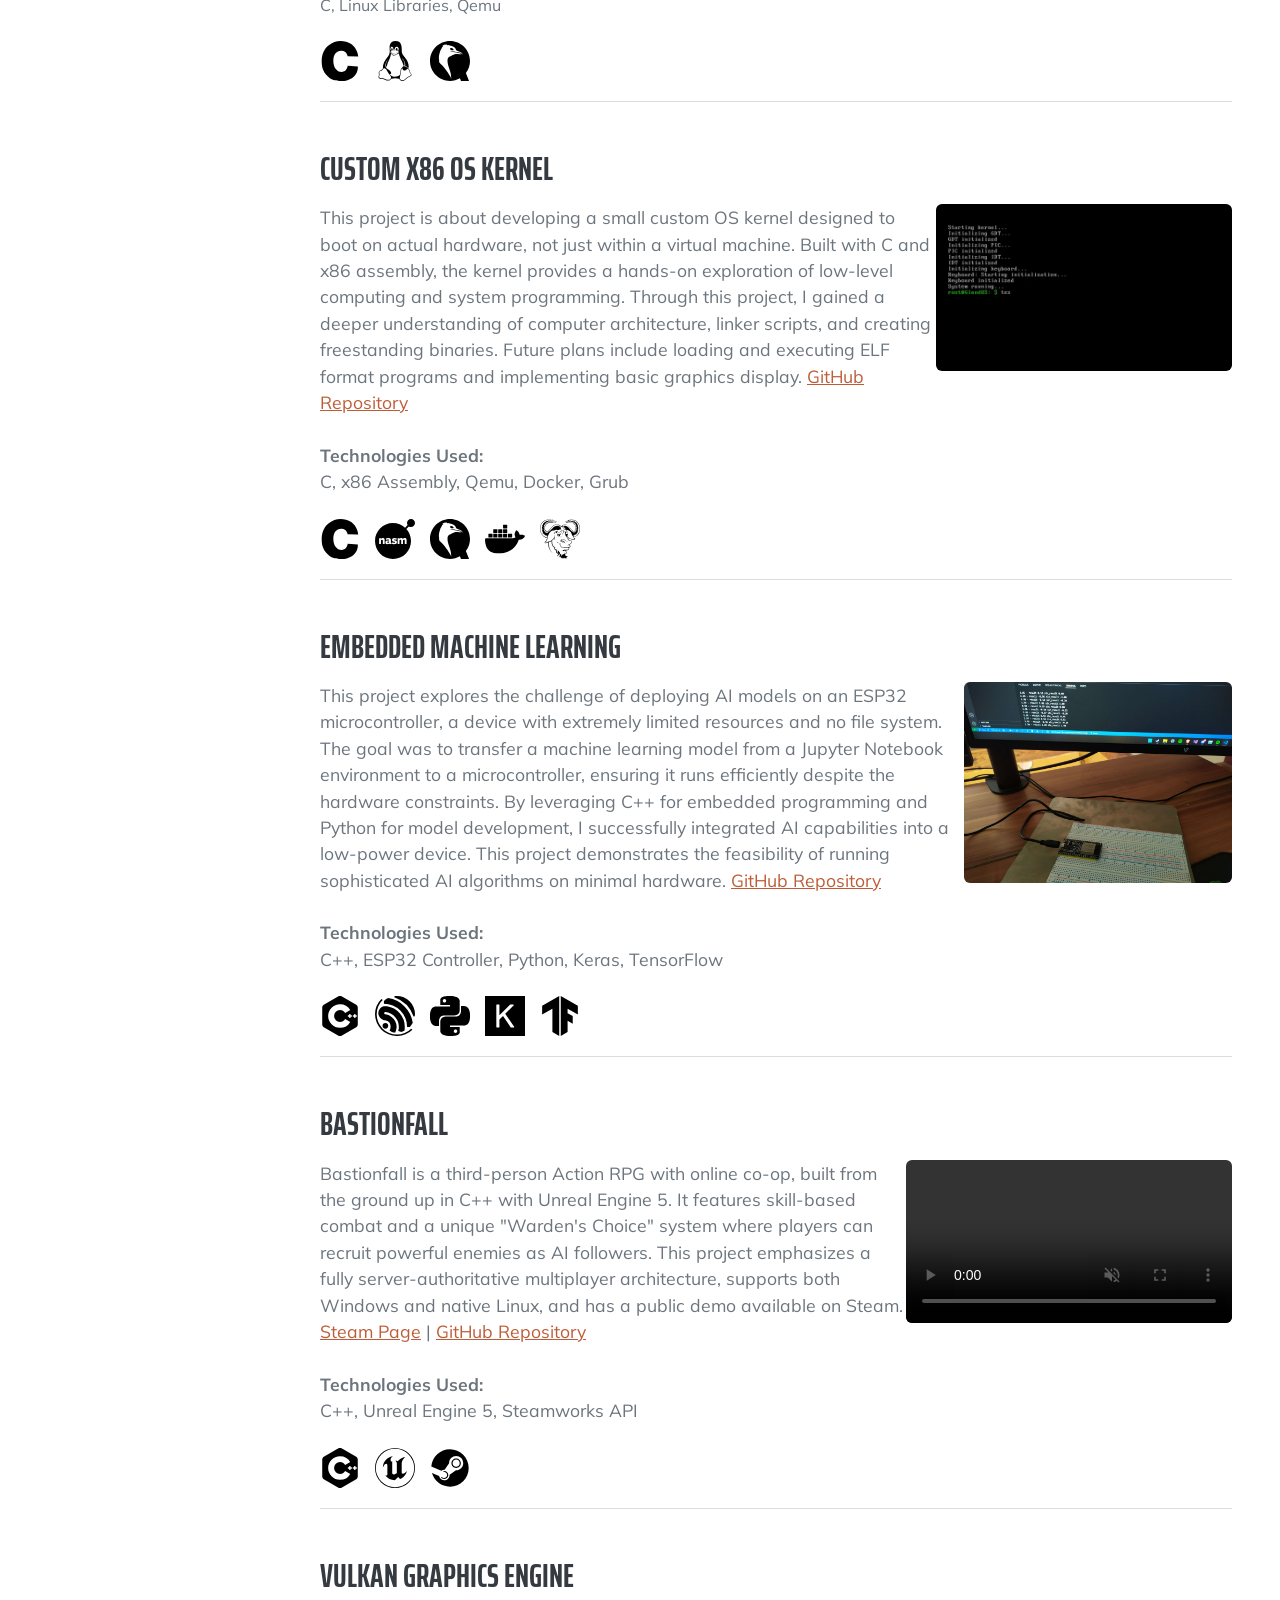
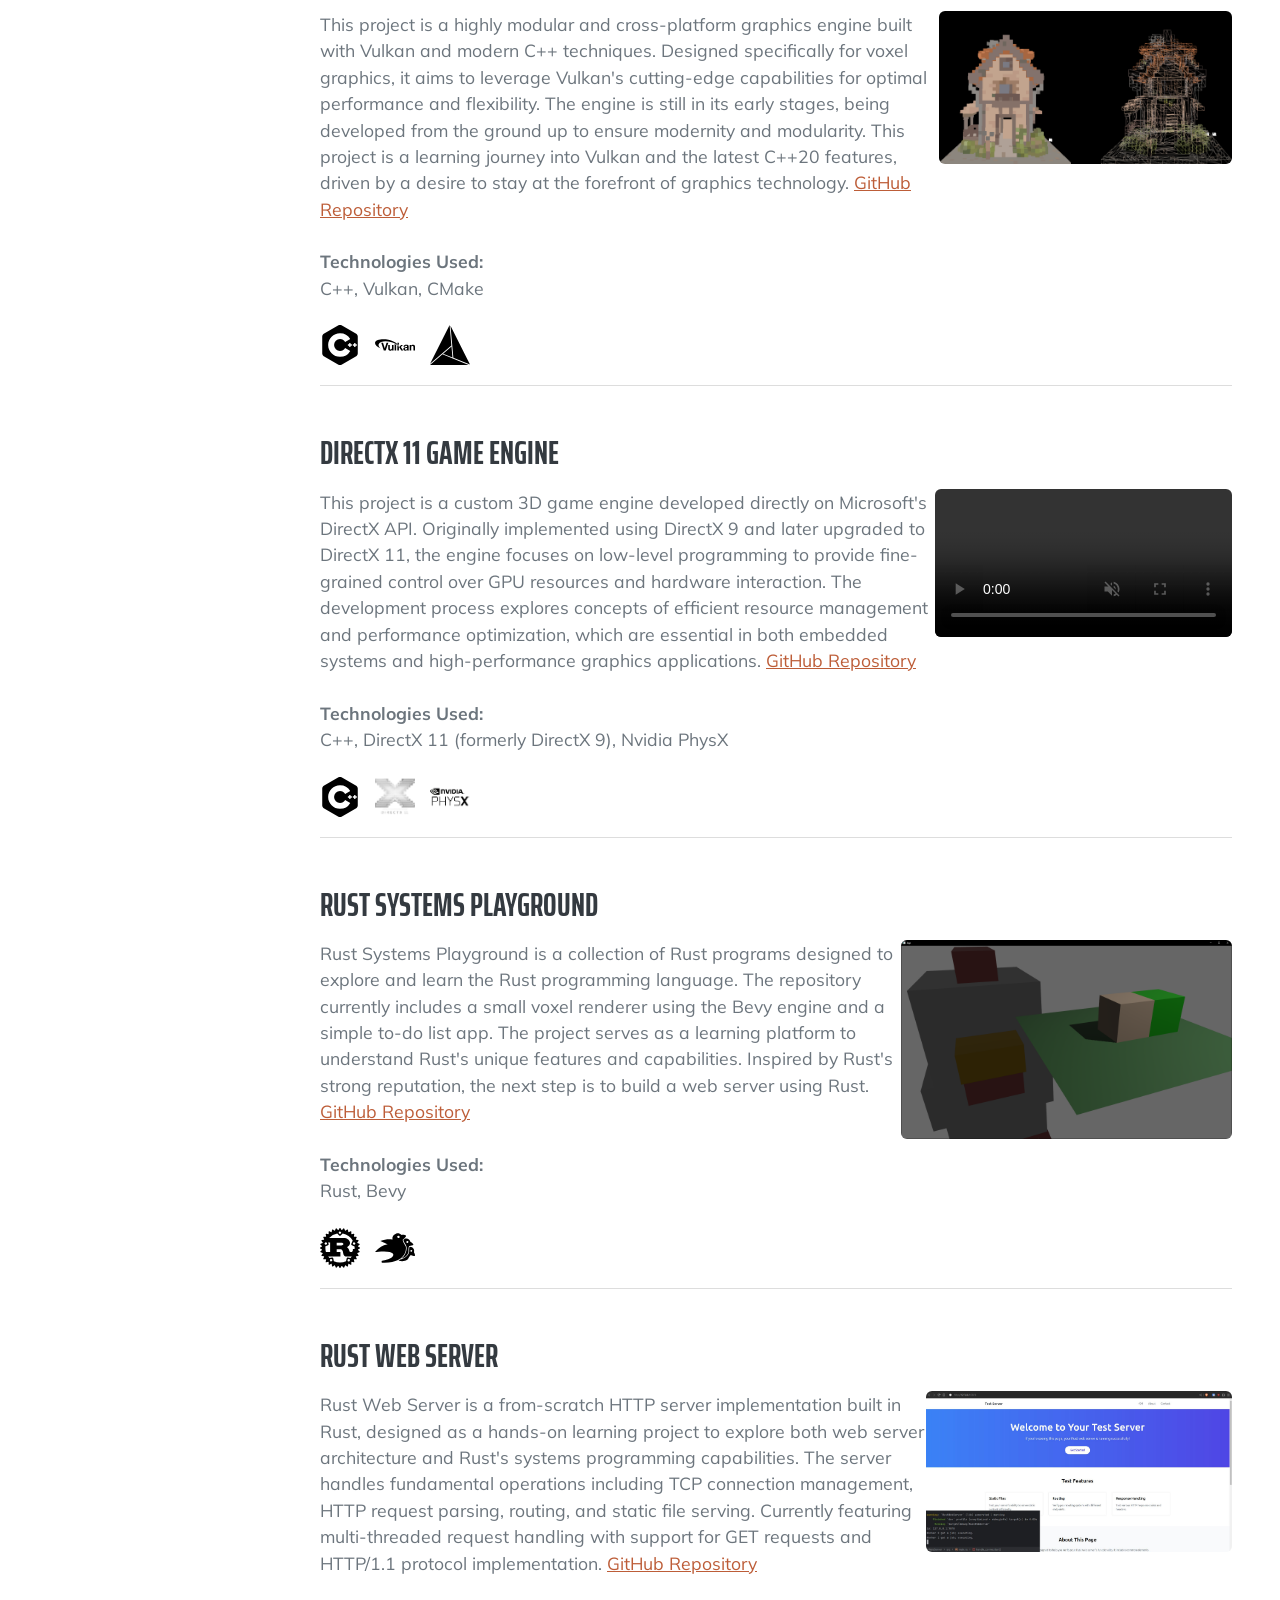
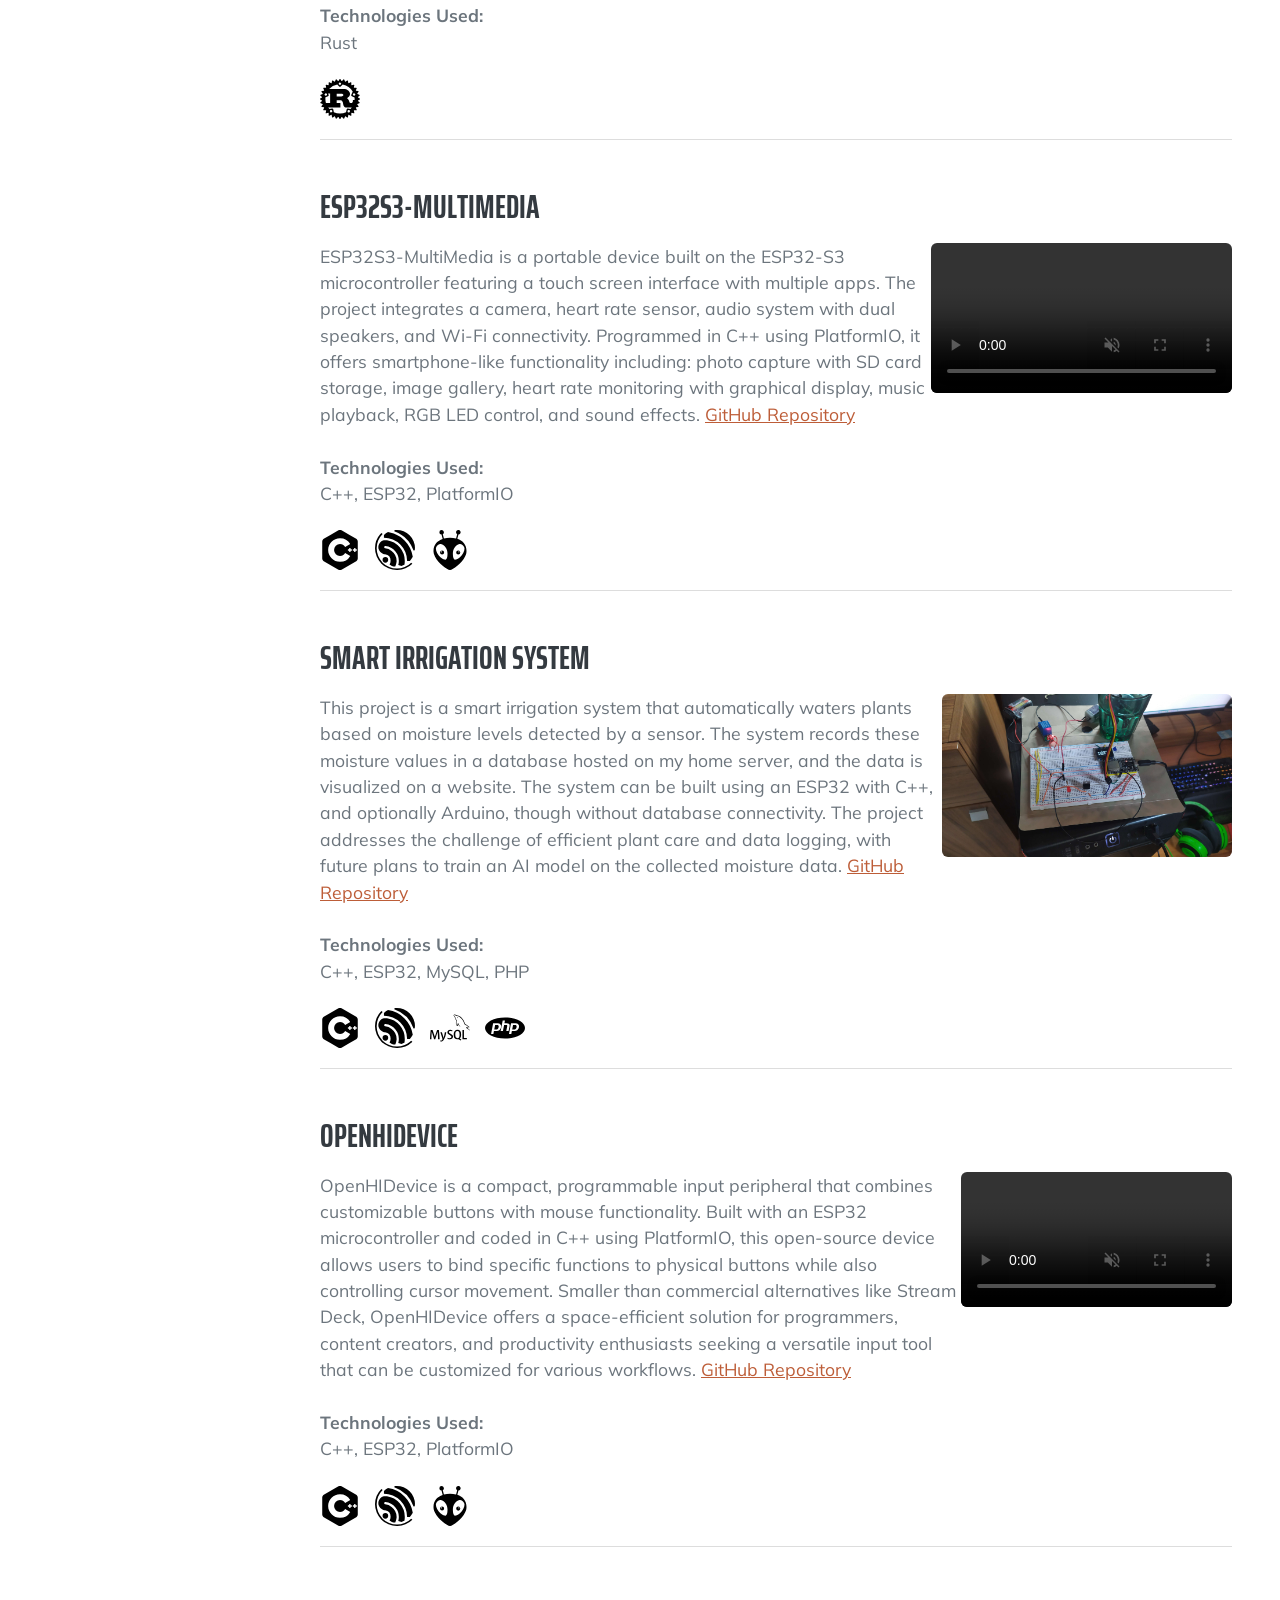
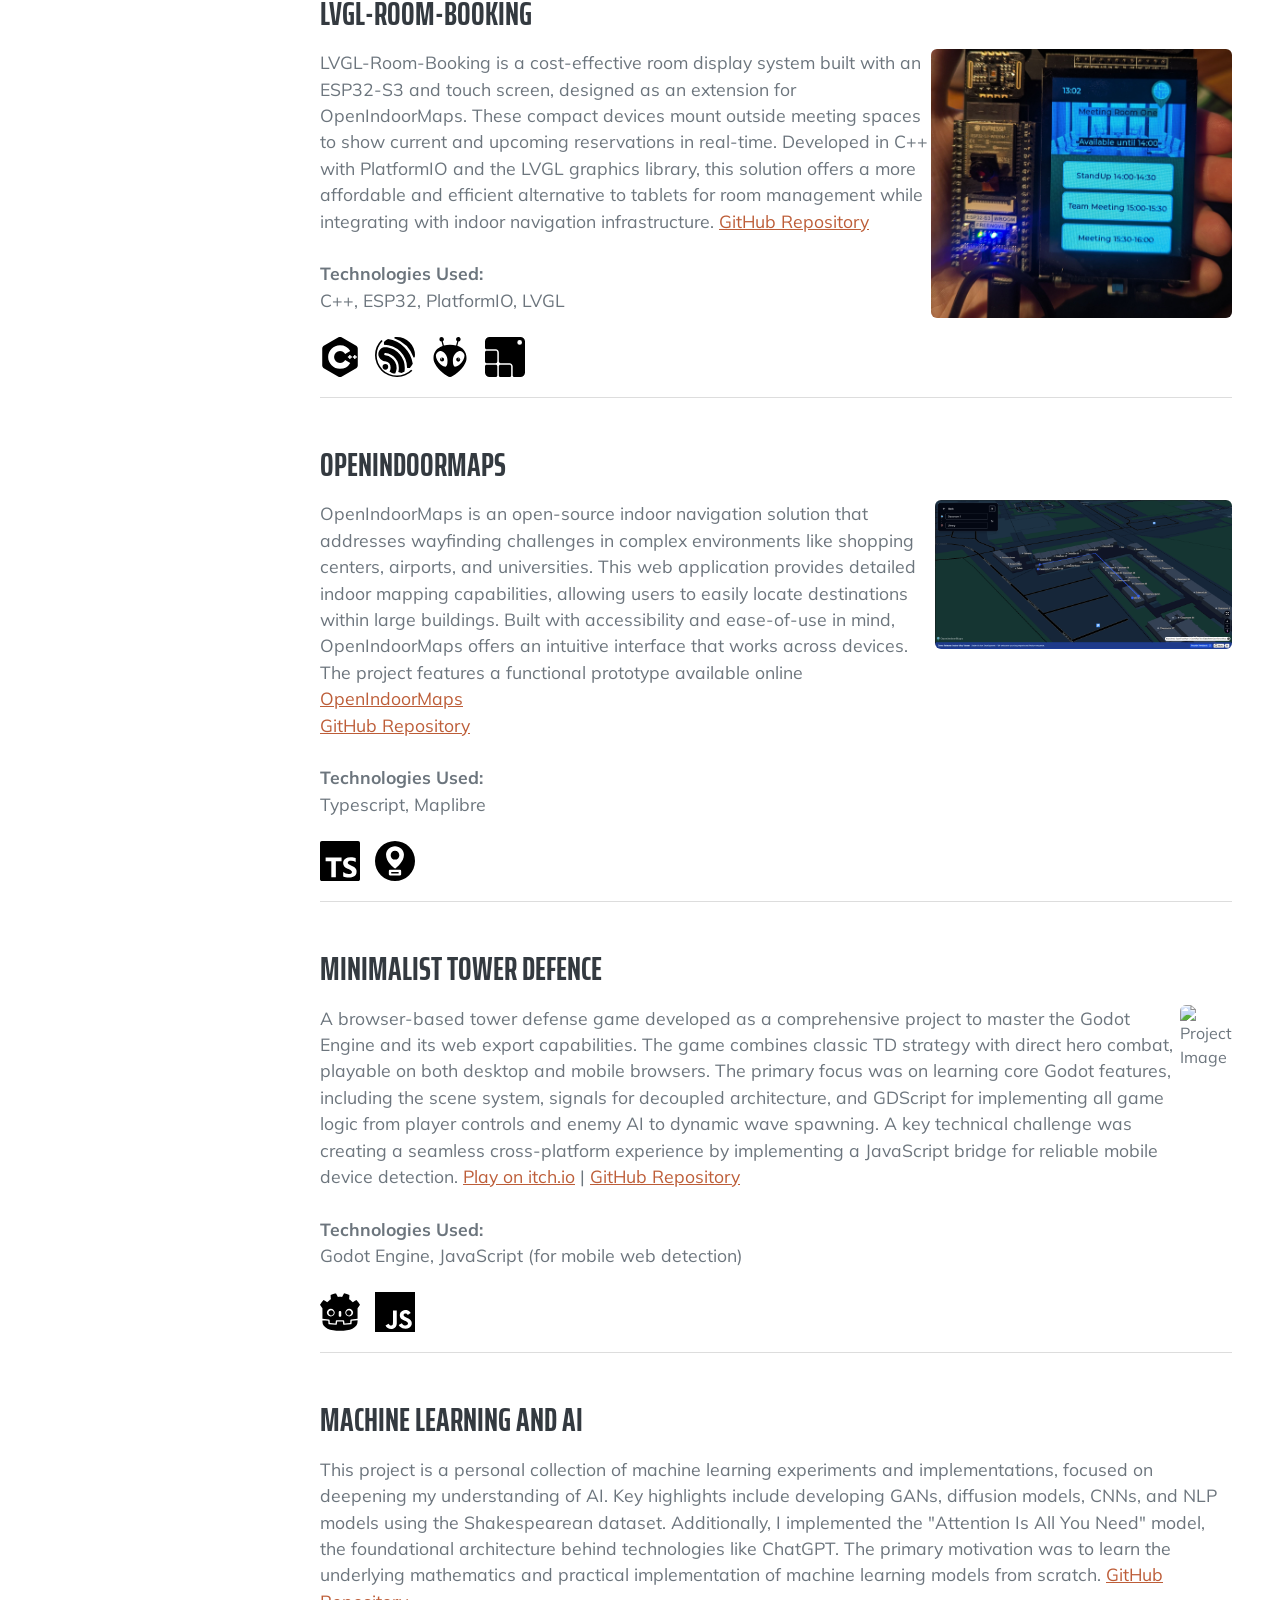
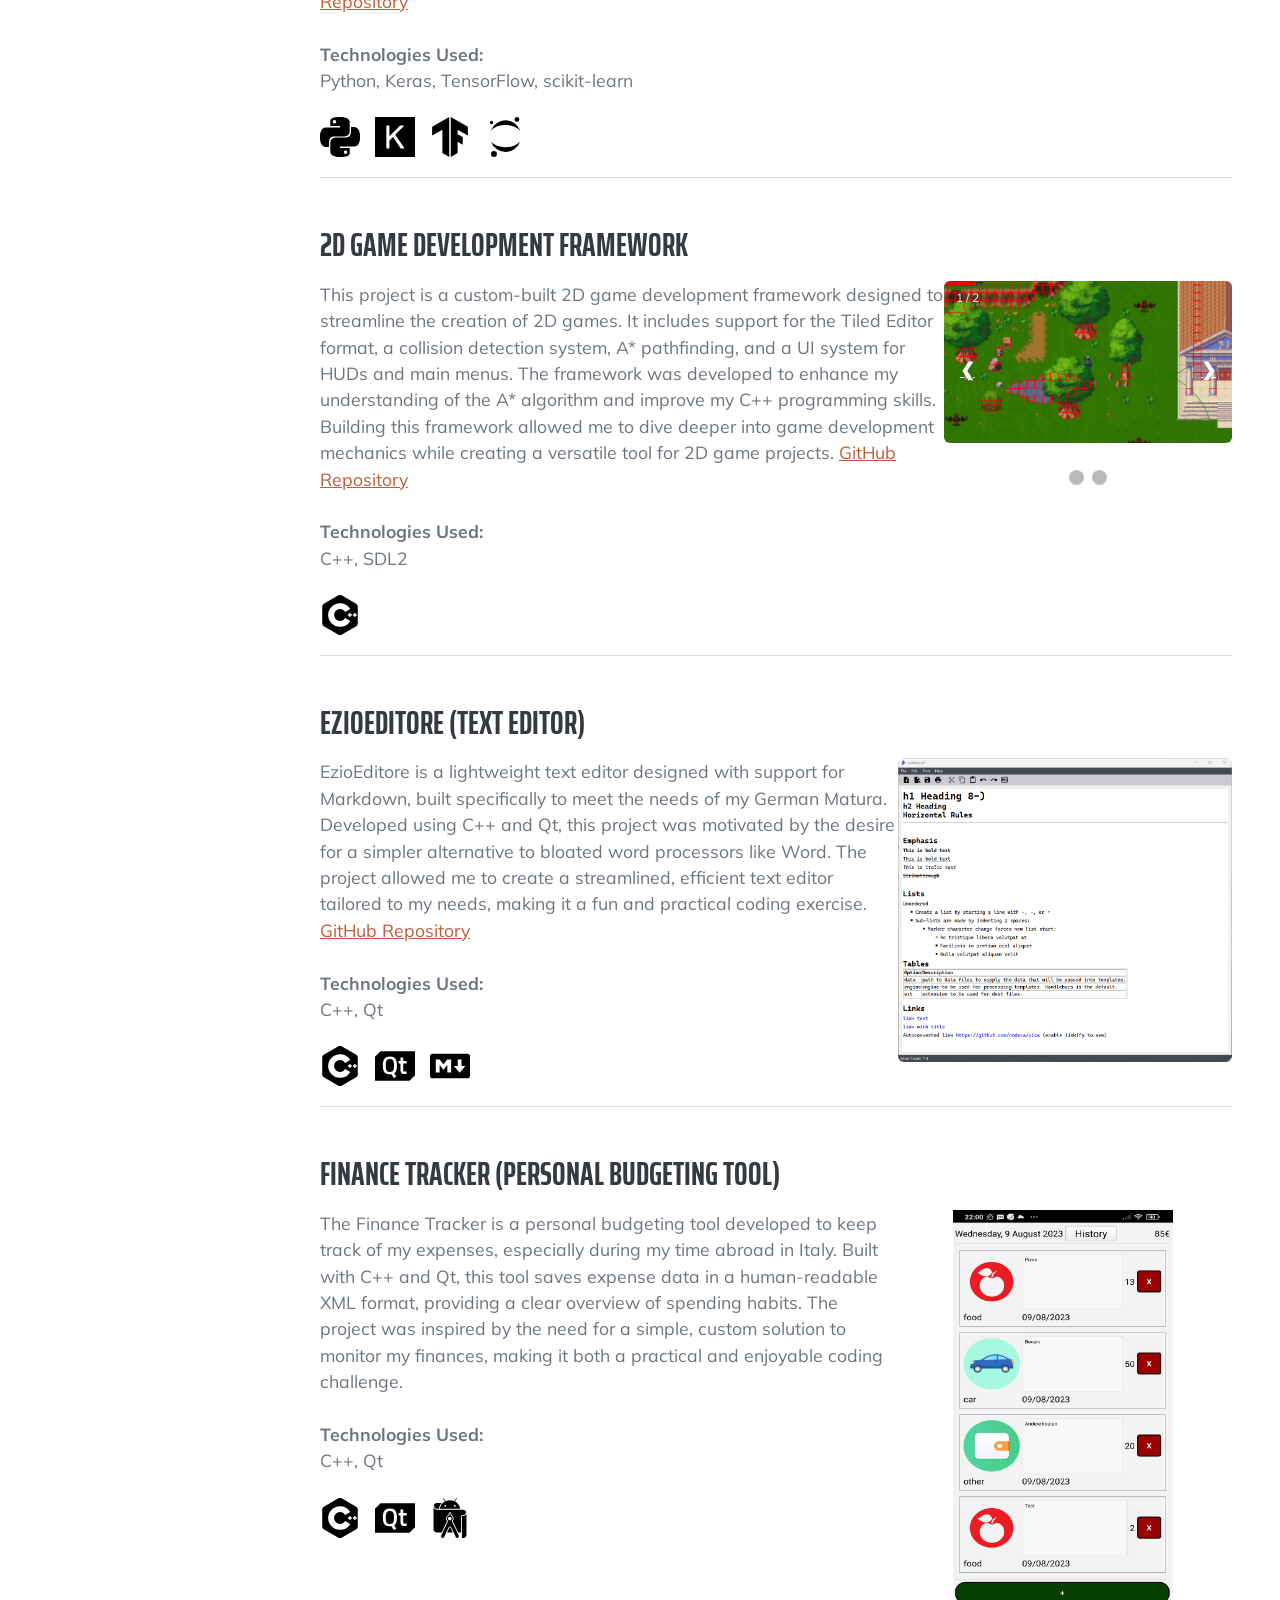
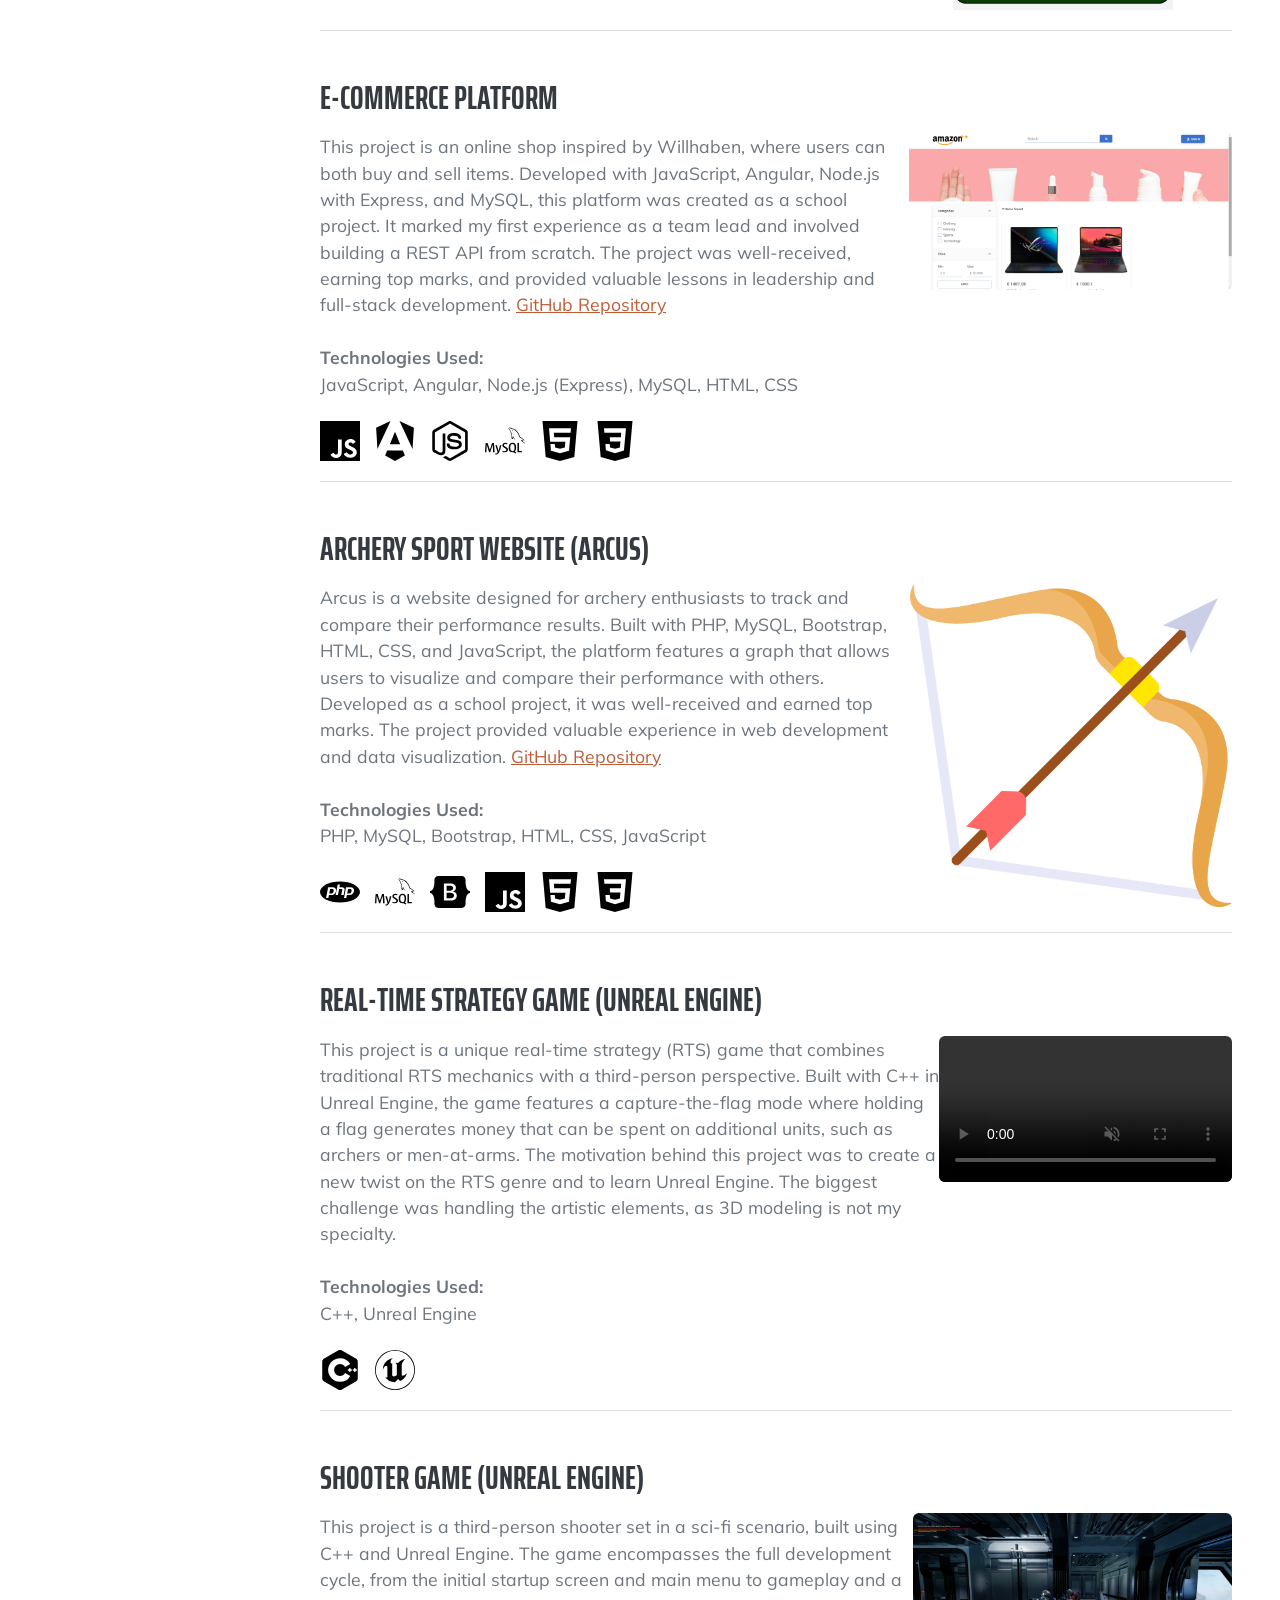
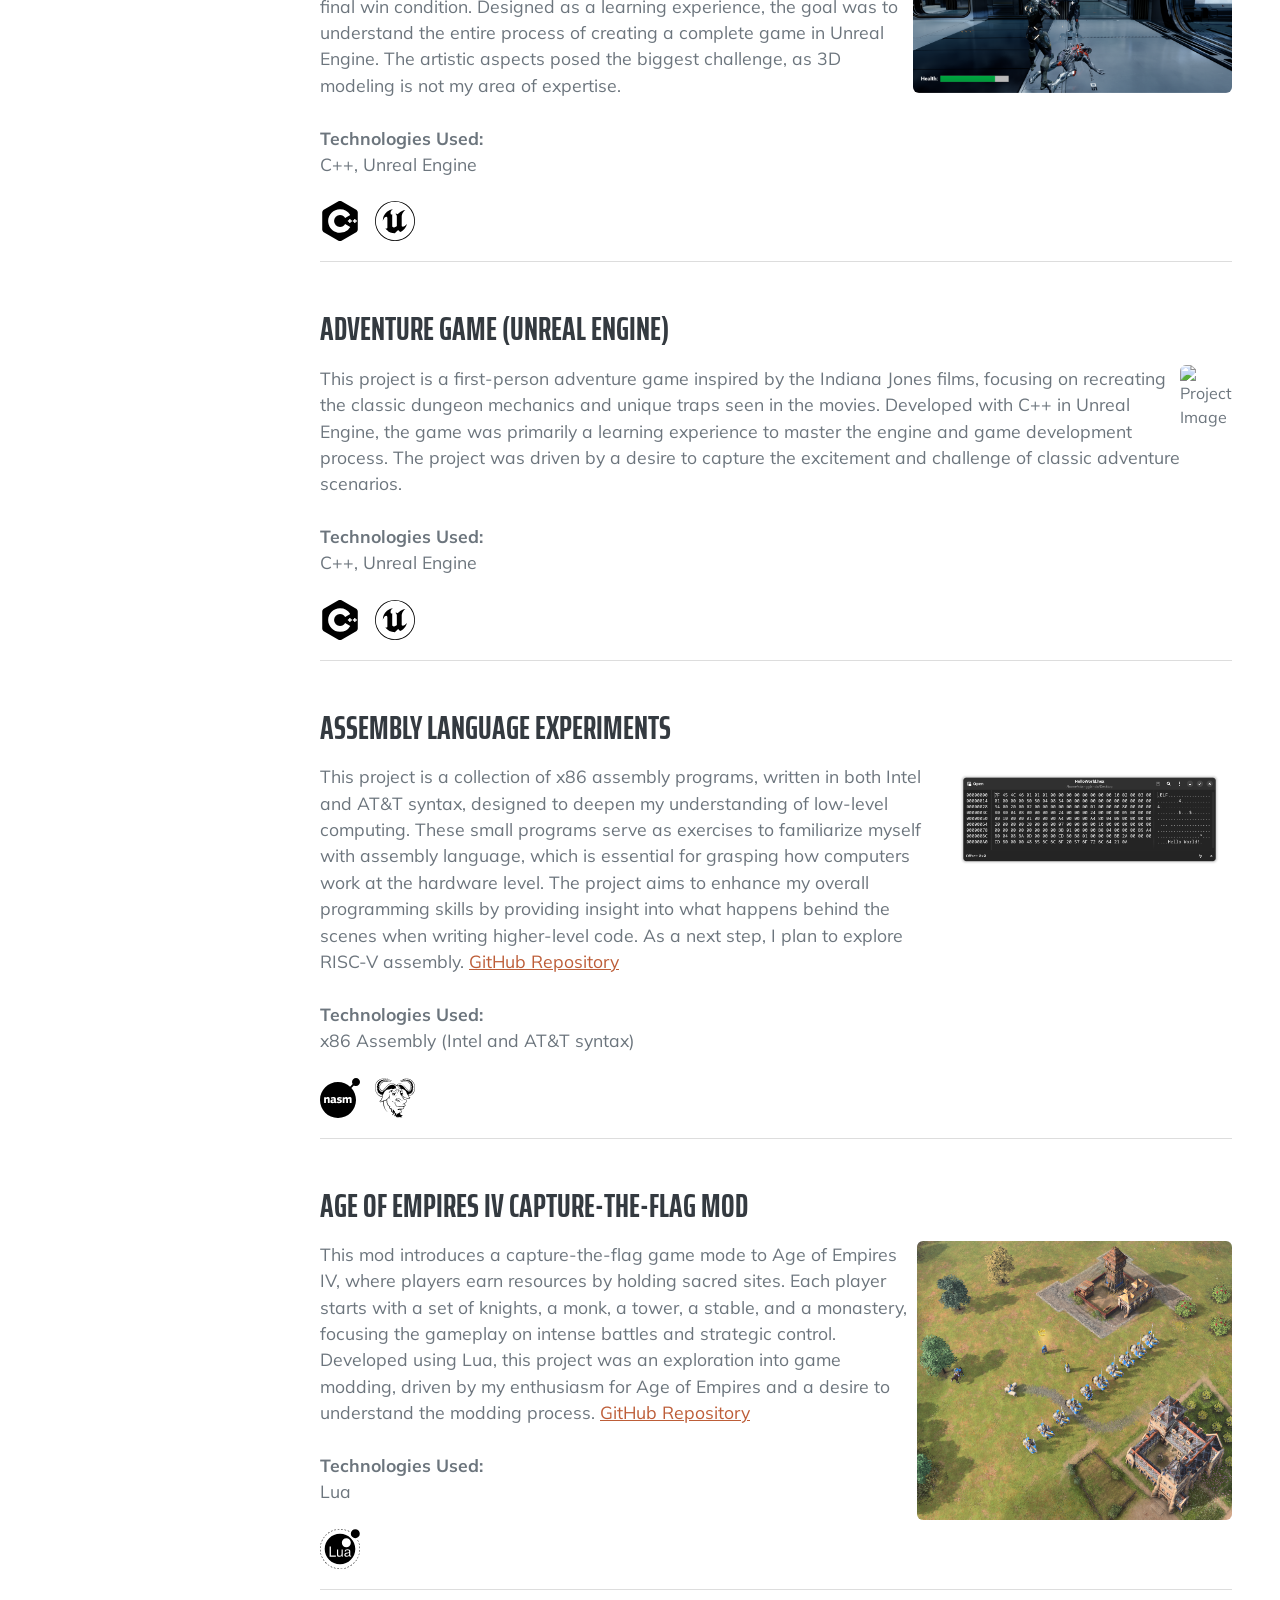
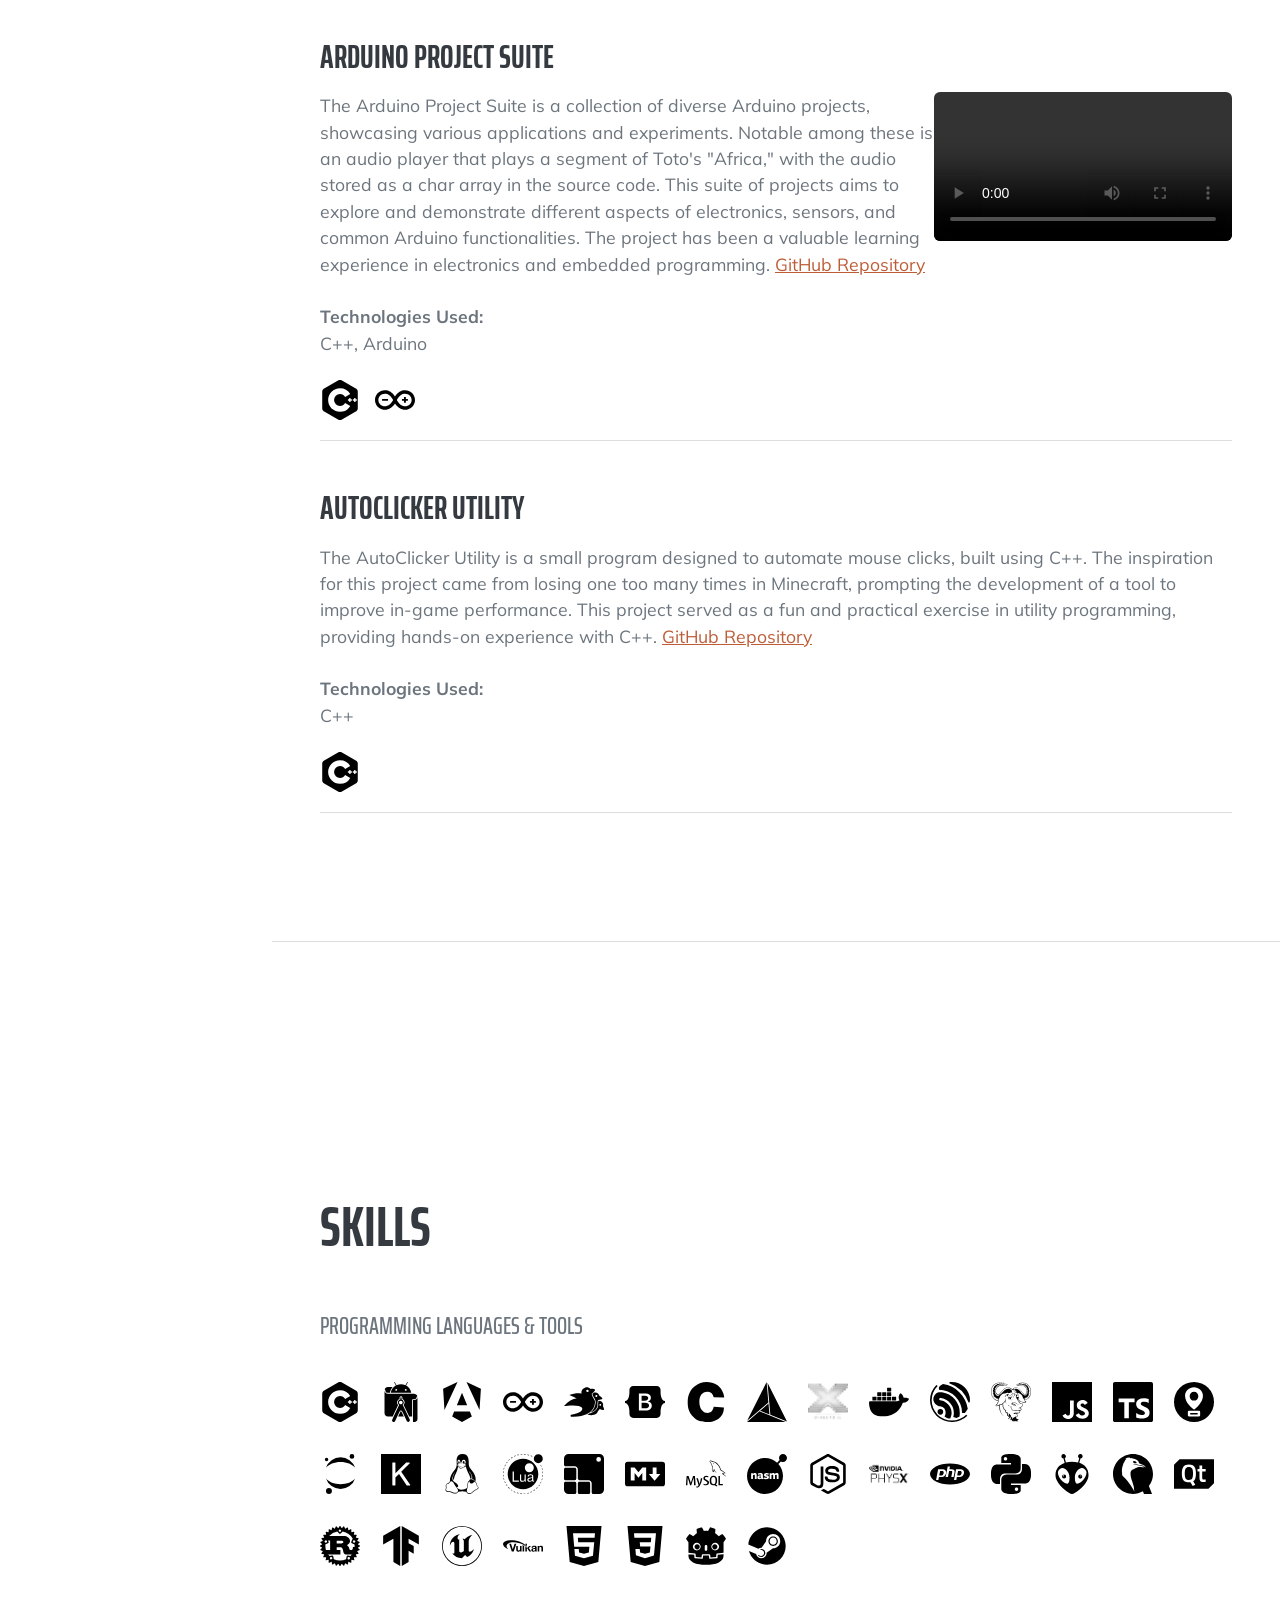
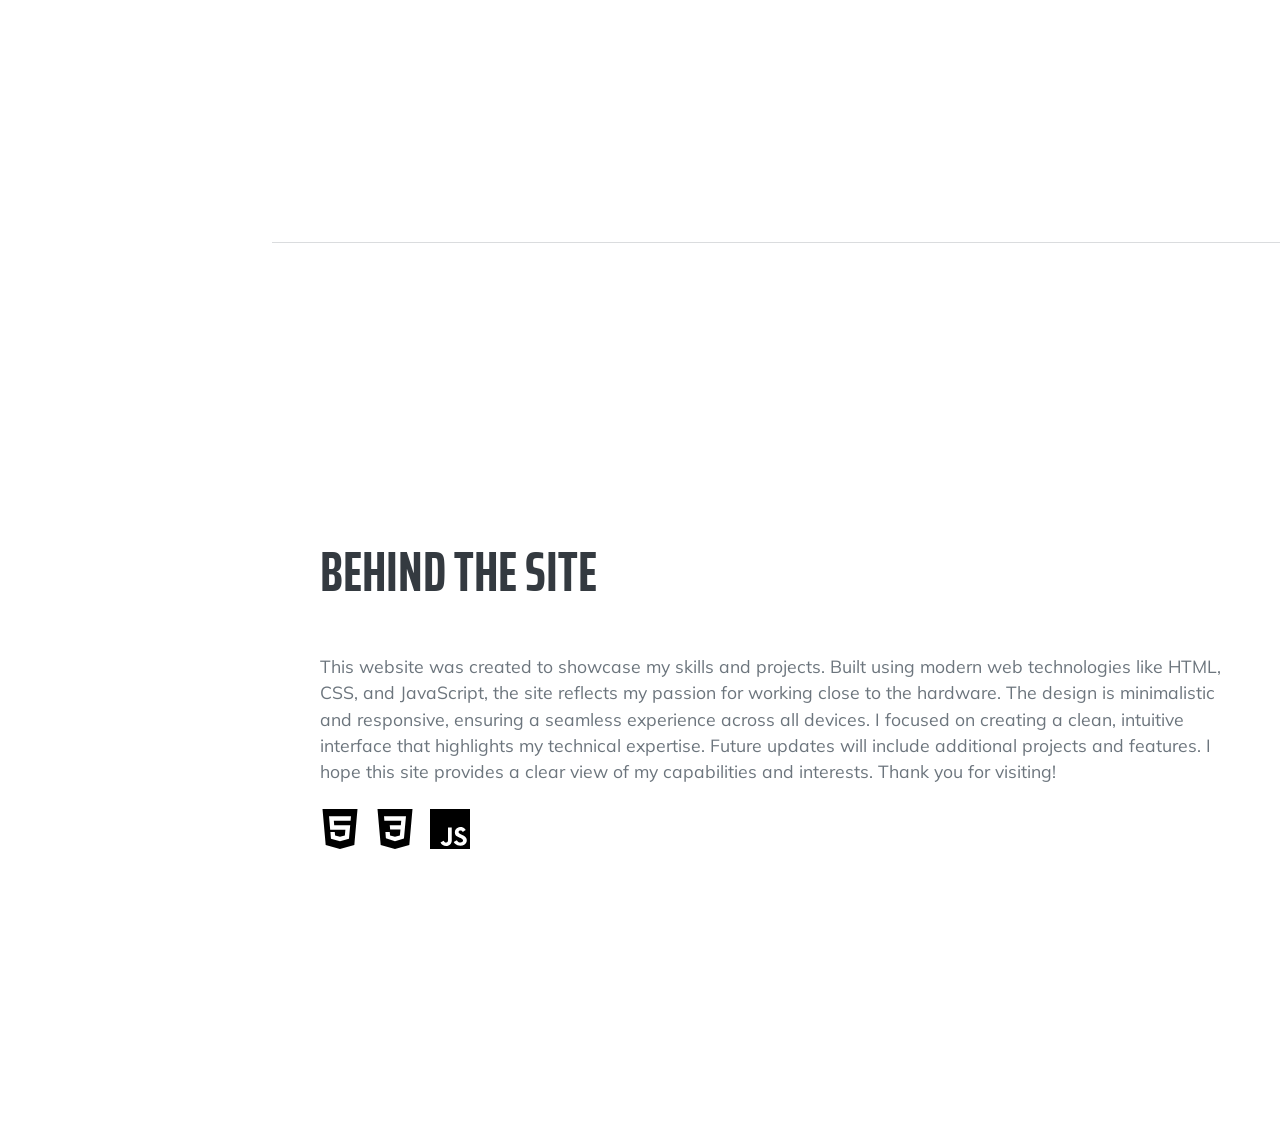
==== commit a3a01384: "update project descriptions and titles for various projects, enhancing clarity and detail" ====
--- a/index.html
+++ b/index.html
@@ -60,114 +60,6 @@
             <section class="resume-section" id="projects">
                 <div class="resume-section-content">
                     <h2 class="mb-5">Projects</h2>
-                    
-                    <!-- Project Container -->
-                    <div class="project-container mb-5">
-                        <!-- Project Title -->
-                        <h3 class="project-title mb-3">Smart Irrigation System</h3>
-                        
-                        <!-- Project Content -->
-                        <div class="project-content d-flex flex-column flex-md-row justify-content-between">
-                            <!-- Project Text and Icons -->
-                            <div class="project-details flex-grow-1">
-                                <p class="project-description">
-                                    This project is a smart irrigation system that automatically waters plants based 
-                                    on moisture levels detected by a sensor. The system records these moisture values 
-                                    in a database hosted on my home server, and the data is visualized on a website. 
-                                    The system can be built using an ESP32 with C++, and optionally Arduino, though 
-                                    without database connectivity. The project addresses the challenge of efficient 
-                                    plant care and data logging, with future plans to train an AI model on the 
-                                    collected moisture data. <a href="https://github.com/stiangglanda/WateringSystem">GitHub Repository</a>
-                                    <br><br><b>Technologies Used:</b><br> C++, ESP32, MySQL, PHP
-                                </p>
-                                
-                                <!-- Technology Icons -->
-                                <div class="tech-icons mt-4">
-                                    <img src="assets/img/cplusplus.svg" alt="cplusplus" class="tech-icon">
-                                    <img src="assets/img/espressif.svg" alt="esp32" class="tech-icon">
-                                    <img src="assets/img/mysql.svg" alt="mysql" class="tech-icon">
-                                    <img src="assets/img/php.svg" alt="php" class="tech-icon">
-                                    <!-- Add more icons as needed -->
-                                </div>
-                            </div>
-                            
-                            <!-- Project Image -->
-                            <div class="project-image mt-4 mt-md-0 ml-md-4">
-                                <img src="assets/img/WateringSystem.jpg" alt="Project Image" class="uniform-image img-fluid rounded">
-                            </div>
-                        </div>
-                    </div>
-
-                    <!-- Project Container -->
-                    <div class="project-container mb-5">
-                        <!-- Project Title -->
-                        <h3 class="project-title mb-3">DirectX 11 Game Engine</h3>
-                        
-                        <!-- Project Content -->
-                        <div class="project-content d-flex flex-column flex-md-row justify-content-between">
-                            <!-- Project Text and Icons -->
-                            <div class="project-details flex-grow-1">
-                                <p class="project-description">
-                                    This project is a custom 3D game engine developed directly on Microsoft's DirectX API. Originally implemented using DirectX 9 and later upgraded to DirectX 11, 
-                                    the engine focuses on low-level programming to provide fine-grained control over GPU resources and hardware interaction. 
-                                    The development process explores concepts of efficient resource management and performance optimization, which are 
-                                    essential in both embedded systems and high-performance graphics applications. <a href="https://github.com/stiangglanda/DX11Engine">GitHub Repository</a>
-                                    <br><br><b>Technologies Used:</b><br>
-                                    C++, DirectX 11 (formerly DirectX 9), Nvidia PhysX
-                                </p>
-                                
-                                <!-- Technology Icons -->
-                                <div class="tech-icons mt-4">
-                                    <img src="assets/img/cplusplus.svg" alt="cplusplus" class="tech-icon">
-                                    <img src="assets/img/directxbw.png" alt="php" class="tech-icon">
-                                    <img src="assets/img/NvidiaPhysx.png" alt="Nvidia Physx" class="tech-icon">
-                                    <!-- Add more icons as needed -->
-                                </div>
-                            </div>
-                            
-                            <!-- Project Image -->
-                            <div class="project-image mt-4 mt-md-0 ml-md-4">
-                                <video class="uniform-image img-fluid rounded" autoplay muted controls>
-                                    <source src="assets/DX11Engine.mp4" type="video/mp4">
-                                </video>
-                            </div>
-                        </div>
-                    </div>
-
-                    <!-- Project Container -->
-                    <div class="project-container mb-5">
-                        <!-- Project Title -->
-                        <h3 class="project-title mb-3">Vulkan Graphics Engine</h3>
-                        
-                        <!-- Project Content -->
-                        <div class="project-content d-flex flex-column flex-md-row justify-content-between">
-                            <!-- Project Text and Icons -->
-                            <div class="project-details flex-grow-1">
-                                <p class="project-description">
-                                    This project is a highly modular and cross-platform graphics engine built with Vulkan 
-                                    and modern C++ techniques. Designed specifically for voxel graphics, it aims to leverage Vulkan's 
-                                    cutting-edge capabilities for optimal performance and flexibility. The engine is still in its early 
-                                    stages, being developed from the ground up to ensure modernity and modularity. This project is a 
-                                    learning journey into Vulkan and the latest C++20 features, driven by a desire to stay at the 
-                                    forefront of graphics technology. <a href="https://github.com/stiangglanda/VulkanEngine">GitHub Repository</a>
-                                    <br><br><b>Technologies Used:</b><br> C++, Vulkan, CMake
-                                </p>
-                                
-                                <!-- Technology Icons -->
-                                <div class="tech-icons mt-4">
-                                    <img src="assets/img/cplusplus.svg" alt="cplusplus" class="tech-icon">
-                                    <img src="assets/img/vulkan.svg" alt="vulkan" class="tech-icon">
-                                    <img src="assets/img/cmake.svg" alt="cmake" class="tech-icon">
-                                    <!-- Add more icons as needed -->
-                                </div>
-                            </div>
-                            
-                            <!-- Project Image -->
-                            <div class="project-image mt-4 mt-md-0 ml-md-4">
-                                <img src="assets/img/VulkanEngine.png" alt="Project Image" class="uniform-image img-fluid rounded">
-                            </div>
-                        </div>
-                    </div>
 
                     <!-- Project Container -->
                     <div class="project-container mb-5">
@@ -208,7 +100,7 @@
                             
                         </div>
                     </div>
-                    
+
                     <!-- Project Container -->
                     <div class="project-container mb-5">
                         <!-- Project Title -->
@@ -242,39 +134,6 @@
                             <!-- Project Image -->
                             <div class="project-image mt-4 mt-md-0 ml-md-4">
                                 <img src="assets/GlandOS.gif" alt="Project Image" class="uniform-image img-fluid rounded">
-                            </div>
-                        </div>
-                    </div>
-
-                    <!-- Project Container -->
-                    <div class="project-container mb-5">
-                        <!-- Project Title -->
-                        <h3 class="project-title mb-3">Minimalist Tower Defence</h3>
-                        
-                        <!-- Project Content -->
-                        <div class="project-content d-flex flex-column flex-md-row justify-content-between">
-                            <!-- Project Text and Icons -->
-                            <div class="project-details flex-grow-1">
-                                <p class="project-description">
-                                    A browser-based tower defense game developed as a comprehensive project to master the Godot Engine and its web export capabilities. 
-                                    The game combines classic TD strategy with direct hero combat, playable on both desktop and mobile browsers.
-                                    The primary focus was on learning core Godot features, including the scene system, signals for decoupled architecture, 
-                                    and GDScript for implementing all game logic from player controls and enemy AI to dynamic wave spawning. A key technical 
-                                    challenge was creating a seamless cross-platform experience by implementing a JavaScript bridge for reliable mobile device detection. 
-                                    <a href="https://stlndinteractive.itch.io/minimalist-tower-defence">Play on itch.io</a> | <a href="https://github.com/stiangglanda/minimaltowerdefense">GitHub Repository</a>
-                                    <br><br><b>Technologies Used:</b><br> Godot Engine, JavaScript (for mobile web detection)
-                                </p>
-                                
-                                <!-- Technology Icons -->
-                                <div class="tech-icons mt-4">
-                                    <img src="assets/img/godot.svg" alt="godot" class="tech-icon">
-                                    <img src="assets/img/javascript.svg" alt="javascript" class="tech-icon">
-                                </div>
-                            </div>
-                            
-                            <!-- Project Image -->
-                            <div class="project-image mt-4 mt-md-0 ml-md-4">
-                                <img src="assets/mtd.gif" alt="Project Image" class="uniform-image img-fluid rounded">
                             </div>
                         </div>
                     </div>
@@ -317,7 +176,181 @@
                         </div>
                     </div>
 
-                                        <!-- Project Container -->
+                    <!-- Project Container -->
+                    <div class="project-container mb-5">
+                        <!-- Project Title -->
+                        <h3 class="project-title mb-3">Bastionfall</h3>
+                        
+                        <!-- Project Content -->
+                        <div class="project-content d-flex flex-column flex-md-row justify-content-between">
+                            <!-- Project Text and Icons -->
+                            <div class="project-details flex-grow-1">
+                                <p class="project-description">
+                                    Bastionfall is a third-person Action RPG with online co-op, built from the ground up in C++ with Unreal Engine 5. 
+                                    It features skill-based combat and a unique "Warden's Choice" system where players can recruit powerful enemies as AI followers. 
+                                    This project emphasizes a fully server-authoritative multiplayer architecture, supports both Windows and native Linux, and has a public demo available on Steam.
+                                    <a href="https://store.steampowered.com/app/3936830/Bastionfall/">Steam Page</a> | 
+                                    <a href="https://github.com/stiangglanda/MultiplayerAction">GitHub Repository</a>
+                                    <br><br><b>Technologies Used:</b><br> C++, Unreal Engine 5, Steamworks API
+                                </p>
+                                
+                                <!-- Technology Icons -->
+                                <div class="tech-icons mt-4">
+                                    <img src="assets/img/cplusplus.svg" alt="cplusplus" class="tech-icon">
+                                    <img src="assets/img/unrealengine.svg" alt="unrealengine" class="tech-icon">
+                                    <img src="assets/img/steam.svg" alt="Steamworks" class="tech-icon">
+                                    <!-- Add more icons as needed -->
+                                </div>
+                            </div>
+
+                            <!-- Project Image -->
+                            <div class="project-image mt-4 mt-md-0 ml-md-4">
+                                <video class="uniform-image img-fluid rounded" autoplay muted controls>
+                                    <source src="assets/UnrealMultiplayer.mp4" type="video/mp4">
+                                </video>
+                            </div>
+                        </div>
+                    </div>
+
+                    <!-- Project Container -->
+                    <div class="project-container mb-5">
+                        <!-- Project Title -->
+                        <h3 class="project-title mb-3">Vulkan Graphics Engine</h3>
+                        
+                        <!-- Project Content -->
+                        <div class="project-content d-flex flex-column flex-md-row justify-content-between">
+                            <!-- Project Text and Icons -->
+                            <div class="project-details flex-grow-1">
+                                <p class="project-description">
+                                    This project is a highly modular and cross-platform graphics engine built with Vulkan 
+                                    and modern C++ techniques. Designed specifically for voxel graphics, it aims to leverage Vulkan's 
+                                    cutting-edge capabilities for optimal performance and flexibility. The engine is still in its early 
+                                    stages, being developed from the ground up to ensure modernity and modularity. This project is a 
+                                    learning journey into Vulkan and the latest C++20 features, driven by a desire to stay at the 
+                                    forefront of graphics technology. <a href="https://github.com/stiangglanda/VulkanEngine">GitHub Repository</a>
+                                    <br><br><b>Technologies Used:</b><br> C++, Vulkan, CMake
+                                </p>
+                                
+                                <!-- Technology Icons -->
+                                <div class="tech-icons mt-4">
+                                    <img src="assets/img/cplusplus.svg" alt="cplusplus" class="tech-icon">
+                                    <img src="assets/img/vulkan.svg" alt="vulkan" class="tech-icon">
+                                    <img src="assets/img/cmake.svg" alt="cmake" class="tech-icon">
+                                    <!-- Add more icons as needed -->
+                                </div>
+                            </div>
+                            
+                            <!-- Project Image -->
+                            <div class="project-image mt-4 mt-md-0 ml-md-4">
+                                <img src="assets/img/VulkanEngine.png" alt="Project Image" class="uniform-image img-fluid rounded">
+                            </div>
+                        </div>
+                    </div>
+
+                    <!-- Project Container -->
+                    <div class="project-container mb-5">
+                        <!-- Project Title -->
+                        <h3 class="project-title mb-3">DirectX 11 Game Engine</h3>
+                        
+                        <!-- Project Content -->
+                        <div class="project-content d-flex flex-column flex-md-row justify-content-between">
+                            <!-- Project Text and Icons -->
+                            <div class="project-details flex-grow-1">
+                                <p class="project-description">
+                                    This project is a custom 3D game engine developed directly on Microsoft's DirectX API. Originally implemented using DirectX 9 and later upgraded to DirectX 11, 
+                                    the engine focuses on low-level programming to provide fine-grained control over GPU resources and hardware interaction. 
+                                    The development process explores concepts of efficient resource management and performance optimization, which are 
+                                    essential in both embedded systems and high-performance graphics applications. <a href="https://github.com/stiangglanda/DX11Engine">GitHub Repository</a>
+                                    <br><br><b>Technologies Used:</b><br>
+                                    C++, DirectX 11 (formerly DirectX 9), Nvidia PhysX
+                                </p>
+                                
+                                <!-- Technology Icons -->
+                                <div class="tech-icons mt-4">
+                                    <img src="assets/img/cplusplus.svg" alt="cplusplus" class="tech-icon">
+                                    <img src="assets/img/directxbw.png" alt="php" class="tech-icon">
+                                    <img src="assets/img/NvidiaPhysx.png" alt="Nvidia Physx" class="tech-icon">
+                                    <!-- Add more icons as needed -->
+                                </div>
+                            </div>
+                            
+                            <!-- Project Image -->
+                            <div class="project-image mt-4 mt-md-0 ml-md-4">
+                                <video class="uniform-image img-fluid rounded" autoplay muted controls>
+                                    <source src="assets/DX11Engine.mp4" type="video/mp4">
+                                </video>
+                            </div>
+                        </div>
+                    </div>
+
+                    <!-- Project Container -->
+                    <div class="project-container mb-5">
+                        <!-- Project Title -->
+                        <h3 class="project-title mb-3">Rust Systems Playground</h3>
+                        
+                        <!-- Project Content -->
+                        <div class="project-content d-flex flex-column flex-md-row justify-content-between">
+                            <!-- Project Text and Icons -->
+                            <div class="project-details flex-grow-1">
+                                <p class="project-description">
+                                    Rust Systems Playground is a collection of Rust programs designed to explore and learn the 
+                                    Rust programming language. The repository currently includes a small voxel renderer using 
+                                    the Bevy engine and a simple to-do list app. The project serves as a learning platform to 
+                                    understand Rust's unique features and capabilities. Inspired by Rust's strong reputation, 
+                                    the next step is to build a web server using Rust.
+                                    <a href="https://github.com/stiangglanda/MyRustPlayground">GitHub Repository</a>
+                                    <br><br><b>Technologies Used:</b><br> Rust, Bevy
+                                </p>
+                                
+                                <!-- Technology Icons -->
+                                <div class="tech-icons mt-4">
+                                    <img src="assets/img/rust.svg" alt="rust" class="tech-icon">
+                                    <img src="assets/img/bevy.svg" alt="bevy" class="tech-icon">
+                                    <!-- Add more icons as needed -->
+                                </div>
+                            </div>
+                            
+                            <!-- Project Image -->
+                            <div class="project-image mt-4 mt-md-0 ml-md-4">
+                                <img src="assets/img/rustProject.png" alt="Project Image" class="uniform-image img-fluid rounded">
+                            </div>
+                        </div>
+                    </div>
+
+                    <!-- Project Container -->
+                    <div class="project-container mb-5">
+                        <!-- Project Title -->
+                        <h3 class="project-title mb-3">Rust Web Server</h3>
+                        
+                        <!-- Project Content -->
+                        <div class="project-content d-flex flex-column flex-md-row justify-content-between">
+                            <!-- Project Text and Icons -->
+                            <div class="project-details flex-grow-1">
+                                <p class="project-description">
+                                    Rust Web Server is a from-scratch HTTP server implementation built in Rust, designed as a hands-on 
+                                    learning project to explore both web server architecture and Rust's systems programming capabilities. 
+                                    The server handles fundamental operations including TCP connection management, HTTP request parsing, 
+                                    routing, and static file serving. Currently featuring multi-threaded request handling with support 
+                                    for GET requests and HTTP/1.1 protocol implementation.
+                                    <a href="https://github.com/stiangglanda/RustWebServer">GitHub Repository</a>
+                                    <br><br><b>Technologies Used:</b><br> Rust
+                                </p>
+                                
+                                <!-- Technology Icons -->
+                                <div class="tech-icons mt-4">
+                                    <img src="assets/img/rust.svg" alt="rust" class="tech-icon">
+                                    <!-- Add more icons as needed -->
+                                </div>
+                            </div>
+                            
+                            <!-- Project Image -->
+                            <div class="project-image mt-4 mt-md-0 ml-md-4">
+                                <img src="assets/img/RustWebServer.jpg" alt="Project Image" class="uniform-image img-fluid rounded">
+                            </div>
+                        </div>
+                    </div>
+
+                    <!-- Project Container -->
                     <div class="project-container mb-5">
                         <!-- Project Title -->
                         <h3 class="project-title mb-3">ESP32S3-MultiMedia</h3>
@@ -350,6 +383,185 @@
                                 <video class="uniform-image img-fluid rounded" autoplay muted controls>
                                     <source src="assets/esp32s3multimedia.mp4" type="video/mp4">
                                 </video>
+                            </div>
+                        </div>
+                    </div>
+                    
+                    <!-- Project Container -->
+                    <div class="project-container mb-5">
+                        <!-- Project Title -->
+                        <h3 class="project-title mb-3">Smart Irrigation System</h3>
+                        
+                        <!-- Project Content -->
+                        <div class="project-content d-flex flex-column flex-md-row justify-content-between">
+                            <!-- Project Text and Icons -->
+                            <div class="project-details flex-grow-1">
+                                <p class="project-description">
+                                    This project is a smart irrigation system that automatically waters plants based 
+                                    on moisture levels detected by a sensor. The system records these moisture values 
+                                    in a database hosted on my home server, and the data is visualized on a website. 
+                                    The system can be built using an ESP32 with C++, and optionally Arduino, though 
+                                    without database connectivity. The project addresses the challenge of efficient 
+                                    plant care and data logging, with future plans to train an AI model on the 
+                                    collected moisture data. <a href="https://github.com/stiangglanda/WateringSystem">GitHub Repository</a>
+                                    <br><br><b>Technologies Used:</b><br> C++, ESP32, MySQL, PHP
+                                </p>
+                                
+                                <!-- Technology Icons -->
+                                <div class="tech-icons mt-4">
+                                    <img src="assets/img/cplusplus.svg" alt="cplusplus" class="tech-icon">
+                                    <img src="assets/img/espressif.svg" alt="esp32" class="tech-icon">
+                                    <img src="assets/img/mysql.svg" alt="mysql" class="tech-icon">
+                                    <img src="assets/img/php.svg" alt="php" class="tech-icon">
+                                    <!-- Add more icons as needed -->
+                                </div>
+                            </div>
+                            
+                            <!-- Project Image -->
+                            <div class="project-image mt-4 mt-md-0 ml-md-4">
+                                <img src="assets/img/WateringSystem.jpg" alt="Project Image" class="uniform-image img-fluid rounded">
+                            </div>
+                        </div>
+                    </div>
+
+                    <!-- Project Container -->
+                    <div class="project-container mb-5">
+                        <!-- Project Title -->
+                        <h3 class="project-title mb-3">openHIDevice</h3>
+                        
+                        <!-- Project Content -->
+                        <div class="project-content d-flex flex-column flex-md-row justify-content-between">
+                            <!-- Project Text and Icons -->
+                            <div class="project-details flex-grow-1">
+                                <p class="project-description">
+                                    OpenHIDevice is a compact, programmable input peripheral that combines customizable buttons 
+                                    with mouse functionality. Built with an ESP32 microcontroller and coded in C++ using PlatformIO, 
+                                    this open-source device allows users to bind specific functions to physical buttons while also 
+                                    controlling cursor movement. Smaller than commercial alternatives like Stream Deck, OpenHIDevice 
+                                    offers a space-efficient solution for programmers, content creators, and productivity enthusiasts 
+                                    seeking a versatile input tool that can be customized for various workflows.
+                                    <a href="https://github.com/stiangglanda/OpenHIDevice">GitHub Repository</a>
+                                    <br><br><b>Technologies Used:</b><br> C++, ESP32, PlatformIO
+                                </p>
+                                
+                                <!-- Technology Icons -->
+                                <div class="tech-icons mt-4">
+                                    <img src="assets/img/cplusplus.svg" alt="cplusplus" class="tech-icon">
+                                    <img src="assets/img/espressif.svg" alt="esp32" class="tech-icon">
+                                    <img src="assets/img/platformio.svg" alt="PlatformIO" class="tech-icon">
+                                    <!-- Add more icons as needed -->
+                                </div>
+                            </div>
+                            
+                            <!-- Project Image -->
+                            <div class="project-image mt-4 mt-md-0 ml-md-4">
+                                <video class="uniform-image img-fluid rounded" autoplay muted controls>
+                                    <source src="assets/OpenHIDevice.mp4" type="video/mp4">
+                                </video>
+                            </div>
+                        </div>
+                    </div>
+
+                    <!-- Project Container -->
+                    <div class="project-container mb-5">
+                        <!-- Project Title -->
+                        <h3 class="project-title mb-3">LVGL-Room-Booking</h3>
+                        
+                        <!-- Project Content -->
+                        <div class="project-content d-flex flex-column flex-md-row justify-content-between">
+                            <!-- Project Text and Icons -->
+                            <div class="project-details flex-grow-1">
+                                <p class="project-description">
+                                    LVGL-Room-Booking is a cost-effective room display system built with an ESP32-S3 and touch screen, 
+                                    designed as an extension for OpenIndoorMaps. These compact devices mount outside meeting spaces to 
+                                    show current and upcoming reservations in real-time. Developed in C++ with PlatformIO and the LVGL 
+                                    graphics library, this solution offers a more affordable and efficient alternative to tablets for 
+                                    room management while integrating with indoor navigation infrastructure.
+                                    <a href="https://github.com/stiangglanda/LVGL-Room-Booking">GitHub Repository</a>
+                                    <br><br><b>Technologies Used:</b><br> C++, ESP32, PlatformIO, LVGL
+                                </p>
+                                
+                                <!-- Technology Icons -->
+                                <div class="tech-icons mt-4">
+                                    <img src="assets/img/cplusplus.svg" alt="c++" class="tech-icon">
+                                    <img src="assets/img/espressif.svg" alt="esp32" class="tech-icon">
+                                    <img src="assets/img/platformio.svg" alt="PlatformIO" class="tech-icon">
+                                    <img src="assets/img/lvgl.svg" alt="lvgl" class="tech-icon">
+                                    <!-- Add more icons as needed -->
+                                </div>
+                            </div>
+                            
+                            <!-- Project Image -->
+                            <div class="project-image mt-4 mt-md-0 ml-md-4">
+                                <img src="assets/img/LVGL-Room-Booking.jpg" alt="Project Image" class="uniform-image img-fluid rounded">
+                            </div>
+                        </div>
+                    </div>
+
+                    <!-- Project Container -->
+                    <div class="project-container mb-5">
+                        <!-- Project Title -->
+                        <h3 class="project-title mb-3">OpenIndoorMaps</h3>
+                        
+                        <!-- Project Content -->
+                        <div class="project-content d-flex flex-column flex-md-row justify-content-between">
+                            <!-- Project Text and Icons -->
+                            <div class="project-details flex-grow-1">
+                                <p class="project-description">
+                                    OpenIndoorMaps is an open-source indoor navigation solution that addresses wayfinding challenges in 
+                                    complex environments like shopping centers, airports, and universities. This web application provides 
+                                    detailed indoor mapping capabilities, allowing users to easily locate destinations within large buildings. 
+                                    Built with accessibility and ease-of-use in mind, OpenIndoorMaps offers an intuitive interface that works 
+                                    across devices. The project features a functional prototype available online
+                                    <a href="https://openindoormaps.vercel.app/">OpenIndoorMaps </a><br>
+                                    <a href="https://github.com/openindoormap/openindoormaps">GitHub Repository</a>
+                                    <br><br><b>Technologies Used:</b><br> Typescript, Maplibre
+                                </p>
+                                
+                                <!-- Technology Icons -->
+                                <div class="tech-icons mt-4">
+                                    <img src="assets/img/typescript.svg" alt="typescript" class="tech-icon">
+                                    <img src="assets/img/maplibre.svg" alt="maplibre" class="tech-icon">
+                                    <!-- Add more icons as needed -->
+                                </div>
+                            </div>
+                            
+                            <!-- Project Image -->
+                            <div class="project-image mt-4 mt-md-0 ml-md-4">
+                                <img src="assets/img/openindoormaps.png" alt="Project Image" class="uniform-image img-fluid rounded">
+                            </div>
+                        </div>
+                    </div>
+
+                    <!-- Project Container -->
+                    <div class="project-container mb-5">
+                        <!-- Project Title -->
+                        <h3 class="project-title mb-3">Minimalist Tower Defence</h3>
+                        
+                        <!-- Project Content -->
+                        <div class="project-content d-flex flex-column flex-md-row justify-content-between">
+                            <!-- Project Text and Icons -->
+                            <div class="project-details flex-grow-1">
+                                <p class="project-description">
+                                    A browser-based tower defense game developed as a comprehensive project to master the Godot Engine and its web export capabilities. 
+                                    The game combines classic TD strategy with direct hero combat, playable on both desktop and mobile browsers.
+                                    The primary focus was on learning core Godot features, including the scene system, signals for decoupled architecture, 
+                                    and GDScript for implementing all game logic from player controls and enemy AI to dynamic wave spawning. A key technical 
+                                    challenge was creating a seamless cross-platform experience by implementing a JavaScript bridge for reliable mobile device detection. 
+                                    <a href="https://stlndinteractive.itch.io/minimalist-tower-defence">Play on itch.io</a> | <a href="https://github.com/stiangglanda/minimaltowerdefense">GitHub Repository</a>
+                                    <br><br><b>Technologies Used:</b><br> Godot Engine, JavaScript (for mobile web detection)
+                                </p>
+                                
+                                <!-- Technology Icons -->
+                                <div class="tech-icons mt-4">
+                                    <img src="assets/img/godot.svg" alt="godot" class="tech-icon">
+                                    <img src="assets/img/javascript.svg" alt="javascript" class="tech-icon">
+                                </div>
+                            </div>
+                            
+                            <!-- Project Image -->
+                            <div class="project-image mt-4 mt-md-0 ml-md-4">
+                                <img src="assets/mtd.gif" alt="Project Image" class="uniform-image img-fluid rounded">
                             </div>
                         </div>
                     </div>
@@ -449,115 +661,6 @@
                     <!-- Project Container -->
                     <div class="project-container mb-5">
                         <!-- Project Title -->
-                        <h3 class="project-title mb-3">openHIDevice</h3>
-                        
-                        <!-- Project Content -->
-                        <div class="project-content d-flex flex-column flex-md-row justify-content-between">
-                            <!-- Project Text and Icons -->
-                            <div class="project-details flex-grow-1">
-                                <p class="project-description">
-                                    OpenHIDevice is a compact, programmable input peripheral that combines customizable buttons 
-                                    with mouse functionality. Built with an ESP32 microcontroller and coded in C++ using PlatformIO, 
-                                    this open-source device allows users to bind specific functions to physical buttons while also 
-                                    controlling cursor movement. Smaller than commercial alternatives like Stream Deck, OpenHIDevice 
-                                    offers a space-efficient solution for programmers, content creators, and productivity enthusiasts 
-                                    seeking a versatile input tool that can be customized for various workflows.
-                                    <a href="https://github.com/stiangglanda/OpenHIDevice">GitHub Repository</a>
-                                    <br><br><b>Technologies Used:</b><br> C++, ESP32, PlatformIO
-                                </p>
-                                
-                                <!-- Technology Icons -->
-                                <div class="tech-icons mt-4">
-                                    <img src="assets/img/cplusplus.svg" alt="cplusplus" class="tech-icon">
-                                    <img src="assets/img/espressif.svg" alt="esp32" class="tech-icon">
-                                    <img src="assets/img/platformio.svg" alt="PlatformIO" class="tech-icon">
-                                    <!-- Add more icons as needed -->
-                                </div>
-                            </div>
-                            
-                            <!-- Project Image -->
-                            <div class="project-image mt-4 mt-md-0 ml-md-4">
-                                <video class="uniform-image img-fluid rounded" autoplay muted controls>
-                                    <source src="assets/OpenHIDevice.mp4" type="video/mp4">
-                                </video>
-                            </div>
-                        </div>
-                    </div>
-
-                    <!-- Project Container -->
-                    <div class="project-container mb-5">
-                        <!-- Project Title -->
-                        <h3 class="project-title mb-3">OpenIndoorMaps</h3>
-                        
-                        <!-- Project Content -->
-                        <div class="project-content d-flex flex-column flex-md-row justify-content-between">
-                            <!-- Project Text and Icons -->
-                            <div class="project-details flex-grow-1">
-                                <p class="project-description">
-                                    OpenIndoorMaps is an open-source indoor navigation solution that addresses wayfinding challenges in 
-                                    complex environments like shopping centers, airports, and universities. This web application provides 
-                                    detailed indoor mapping capabilities, allowing users to easily locate destinations within large buildings. 
-                                    Built with accessibility and ease-of-use in mind, OpenIndoorMaps offers an intuitive interface that works 
-                                    across devices. The project features a functional prototype available online
-                                    <a href="https://openindoormaps.vercel.app/">OpenIndoorMaps </a><br>
-                                    <a href="https://github.com/openindoormap/openindoormaps">GitHub Repository</a>
-                                    <br><br><b>Technologies Used:</b><br> Typescript, Maplibre
-                                </p>
-                                
-                                <!-- Technology Icons -->
-                                <div class="tech-icons mt-4">
-                                    <img src="assets/img/typescript.svg" alt="typescript" class="tech-icon">
-                                    <img src="assets/img/maplibre.svg" alt="maplibre" class="tech-icon">
-                                    <!-- Add more icons as needed -->
-                                </div>
-                            </div>
-                            
-                            <!-- Project Image -->
-                            <div class="project-image mt-4 mt-md-0 ml-md-4">
-                                <img src="assets/img/openindoormaps.png" alt="Project Image" class="uniform-image img-fluid rounded">
-                            </div>
-                        </div>
-                    </div>
-
-                    <!-- Project Container -->
-                    <div class="project-container mb-5">
-                        <!-- Project Title -->
-                        <h3 class="project-title mb-3">LVGL-Room-Booking</h3>
-                        
-                        <!-- Project Content -->
-                        <div class="project-content d-flex flex-column flex-md-row justify-content-between">
-                            <!-- Project Text and Icons -->
-                            <div class="project-details flex-grow-1">
-                                <p class="project-description">
-                                    LVGL-Room-Booking is a cost-effective room display system built with an ESP32-S3 and touch screen, 
-                                    designed as an extension for OpenIndoorMaps. These compact devices mount outside meeting spaces to 
-                                    show current and upcoming reservations in real-time. Developed in C++ with PlatformIO and the LVGL 
-                                    graphics library, this solution offers a more affordable and efficient alternative to tablets for 
-                                    room management while integrating with indoor navigation infrastructure.
-                                    <a href="https://github.com/stiangglanda/LVGL-Room-Booking">GitHub Repository</a>
-                                    <br><br><b>Technologies Used:</b><br> C++, ESP32, PlatformIO, LVGL
-                                </p>
-                                
-                                <!-- Technology Icons -->
-                                <div class="tech-icons mt-4">
-                                    <img src="assets/img/cplusplus.svg" alt="c++" class="tech-icon">
-                                    <img src="assets/img/espressif.svg" alt="esp32" class="tech-icon">
-                                    <img src="assets/img/platformio.svg" alt="PlatformIO" class="tech-icon">
-                                    <img src="assets/img/lvgl.svg" alt="lvgl" class="tech-icon">
-                                    <!-- Add more icons as needed -->
-                                </div>
-                            </div>
-                            
-                            <!-- Project Image -->
-                            <div class="project-image mt-4 mt-md-0 ml-md-4">
-                                <img src="assets/img/LVGL-Room-Booking.jpg" alt="Project Image" class="uniform-image img-fluid rounded">
-                            </div>
-                        </div>
-                    </div>
-
-                    <!-- Project Container -->
-                    <div class="project-container mb-5">
-                        <!-- Project Title -->
                         <h3 class="project-title mb-3">EzioEditore (Text Editor)</h3>
                         
                         <!-- Project Content -->
@@ -739,42 +842,6 @@
                     <!-- Project Container -->
                     <div class="project-container mb-5">
                         <!-- Project Title -->
-                        <h3 class="project-title mb-3">Bastionfall</h3>
-                        
-                        <!-- Project Content -->
-                        <div class="project-content d-flex flex-column flex-md-row justify-content-between">
-                            <!-- Project Text and Icons -->
-                            <div class="project-details flex-grow-1">
-                                <p class="project-description">
-                                    Bastionfall is a third-person Action RPG with online co-op, built from the ground up in C++ with Unreal Engine 5. 
-                                    It features skill-based combat and a unique "Warden's Choice" system where players can recruit powerful enemies as AI followers. 
-                                    This project emphasizes a fully server-authoritative multiplayer architecture, supports both Windows and native Linux, and has a public demo available on Steam.
-                                    <a href="https://store.steampowered.com/app/3936830/Bastionfall/">Steam Page</a> | 
-                                    <a href="https://github.com/stiangglanda/MultiplayerAction">GitHub Repository</a>
-                                    <br><br><b>Technologies Used:</b><br> C++, Unreal Engine 5, Steamworks API
-                                </p>
-                                
-                                <!-- Technology Icons -->
-                                <div class="tech-icons mt-4">
-                                    <img src="assets/img/cplusplus.svg" alt="cplusplus" class="tech-icon">
-                                    <img src="assets/img/unrealengine.svg" alt="unrealengine" class="tech-icon">
-                                    <img src="assets/img/steam.svg" alt="Steamworks" class="tech-icon">
-                                    <!-- Add more icons as needed -->
-                                </div>
-                            </div>
-
-                            <!-- Project Image -->
-                            <div class="project-image mt-4 mt-md-0 ml-md-4">
-                                <video class="uniform-image img-fluid rounded" autoplay muted controls>
-                                    <source src="assets/UnrealMultiplayer.mp4" type="video/mp4">
-                                </video>
-                            </div>
-                        </div>
-                    </div>
-
-                    <!-- Project Container -->
-                    <div class="project-container mb-5">
-                        <!-- Project Title -->
                         <h3 class="project-title mb-3">Shooter Game (Unreal Engine)</h3>
                         
                         <!-- Project Content -->
@@ -834,73 +901,6 @@
                             <!-- Project Image -->
                             <div class="project-image mt-4 mt-md-0 ml-md-4">
                                 <img src="assets/img/UEIndianaJones.png" alt="Project Image" class="uniform-image img-fluid rounded">
-                            </div>
-                        </div>
-                    </div>
-
-                    <!-- Project Container -->
-                    <div class="project-container mb-5">
-                        <!-- Project Title -->
-                        <h3 class="project-title mb-3">Rust Systems Playground</h3>
-                        
-                        <!-- Project Content -->
-                        <div class="project-content d-flex flex-column flex-md-row justify-content-between">
-                            <!-- Project Text and Icons -->
-                            <div class="project-details flex-grow-1">
-                                <p class="project-description">
-                                    Rust Systems Playground is a collection of Rust programs designed to explore and learn the 
-                                    Rust programming language. The repository currently includes a small voxel renderer using 
-                                    the Bevy engine and a simple to-do list app. The project serves as a learning platform to 
-                                    understand Rust's unique features and capabilities. Inspired by Rust's strong reputation, 
-                                    the next step is to build a web server using Rust.
-                                    <a href="https://github.com/stiangglanda/MyRustPlayground">GitHub Repository</a>
-                                    <br><br><b>Technologies Used:</b><br> Rust, Bevy
-                                </p>
-                                
-                                <!-- Technology Icons -->
-                                <div class="tech-icons mt-4">
-                                    <img src="assets/img/rust.svg" alt="rust" class="tech-icon">
-                                    <img src="assets/img/bevy.svg" alt="bevy" class="tech-icon">
-                                    <!-- Add more icons as needed -->
-                                </div>
-                            </div>
-                            
-                            <!-- Project Image -->
-                            <div class="project-image mt-4 mt-md-0 ml-md-4">
-                                <img src="assets/img/rustProject.png" alt="Project Image" class="uniform-image img-fluid rounded">
-                            </div>
-                        </div>
-                    </div>
-
-                    <!-- Project Container -->
-                    <div class="project-container mb-5">
-                        <!-- Project Title -->
-                        <h3 class="project-title mb-3">Rust Web Server</h3>
-                        
-                        <!-- Project Content -->
-                        <div class="project-content d-flex flex-column flex-md-row justify-content-between">
-                            <!-- Project Text and Icons -->
-                            <div class="project-details flex-grow-1">
-                                <p class="project-description">
-                                    Rust Web Server is a from-scratch HTTP server implementation built in Rust, designed as a hands-on 
-                                    learning project to explore both web server architecture and Rust's systems programming capabilities. 
-                                    The server handles fundamental operations including TCP connection management, HTTP request parsing, 
-                                    routing, and static file serving. Currently featuring multi-threaded request handling with support 
-                                    for GET requests and HTTP/1.1 protocol implementation.
-                                    <a href="https://github.com/stiangglanda/RustWebServer">GitHub Repository</a>
-                                    <br><br><b>Technologies Used:</b><br> Rust
-                                </p>
-                                
-                                <!-- Technology Icons -->
-                                <div class="tech-icons mt-4">
-                                    <img src="assets/img/rust.svg" alt="rust" class="tech-icon">
-                                    <!-- Add more icons as needed -->
-                                </div>
-                            </div>
-                            
-                            <!-- Project Image -->
-                            <div class="project-image mt-4 mt-md-0 ml-md-4">
-                                <img src="assets/img/RustWebServer.jpg" alt="Project Image" class="uniform-image img-fluid rounded">
                             </div>
                         </div>
                     </div>
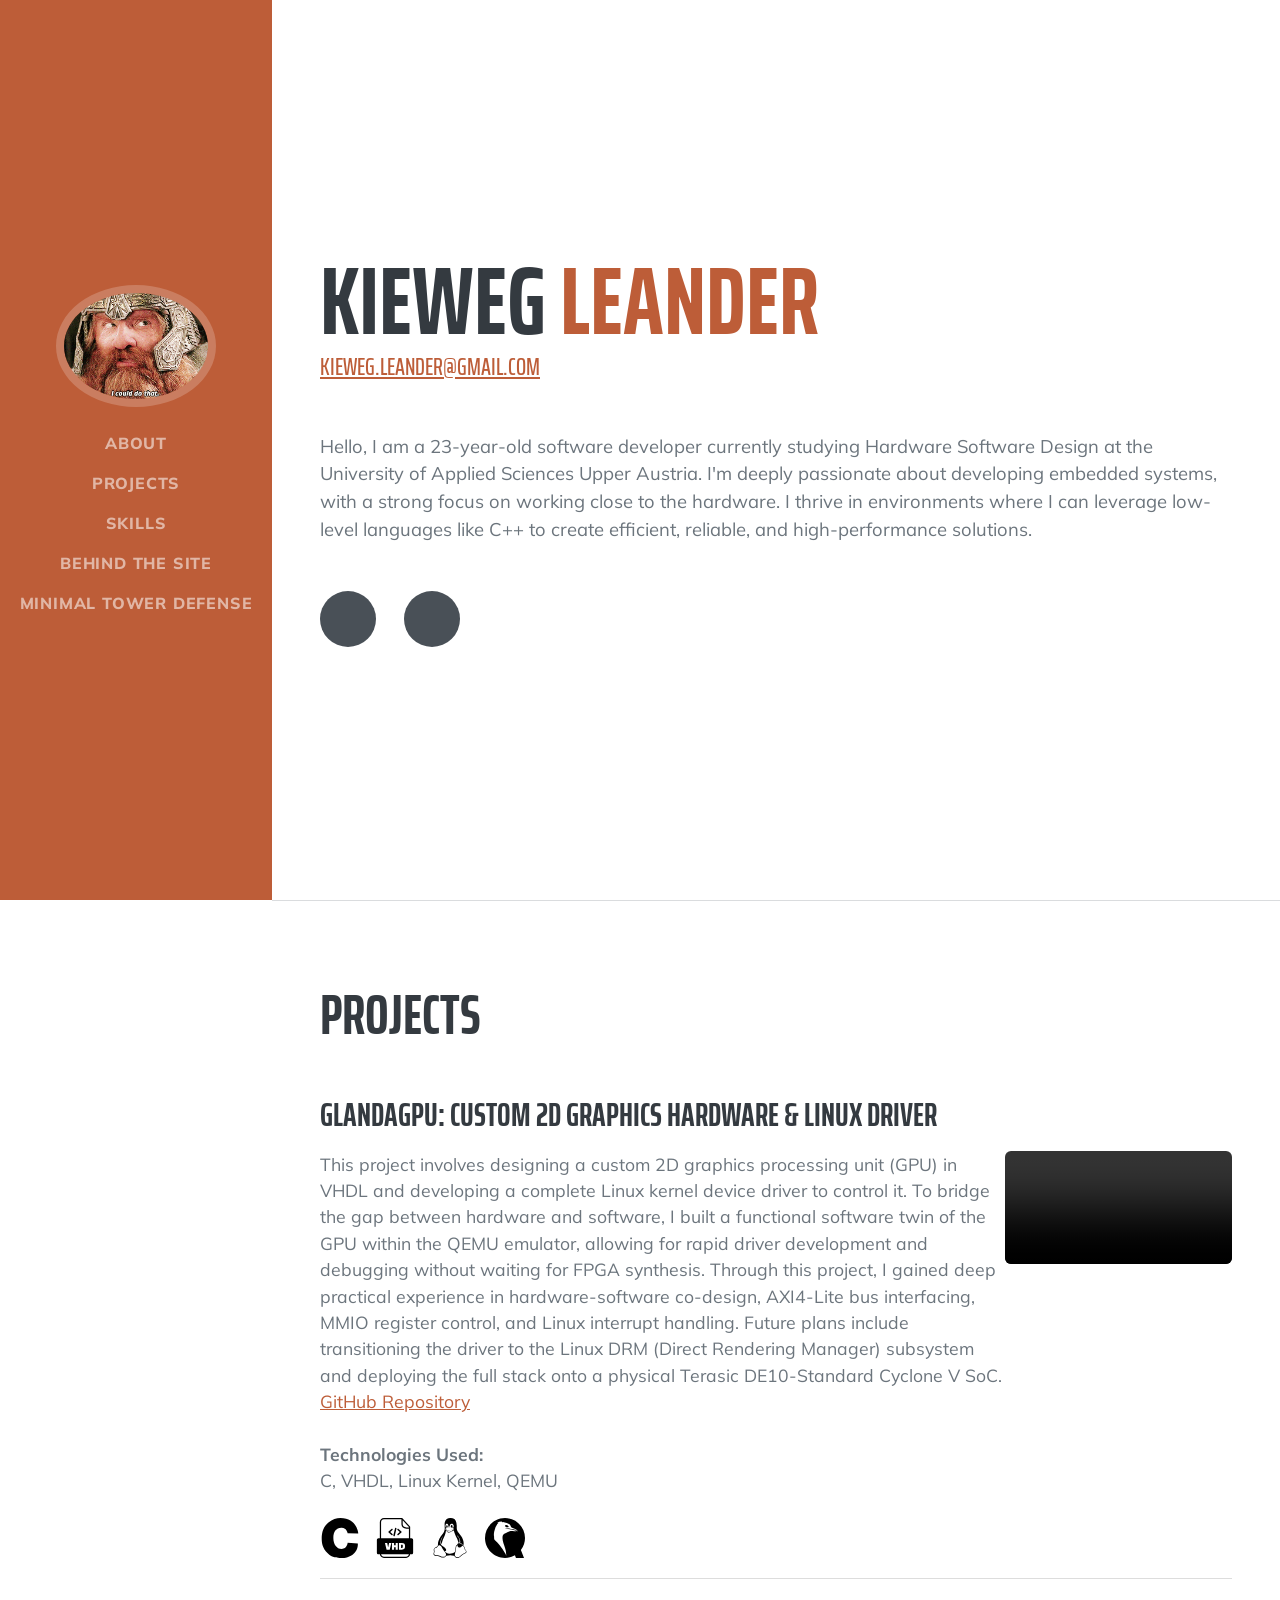
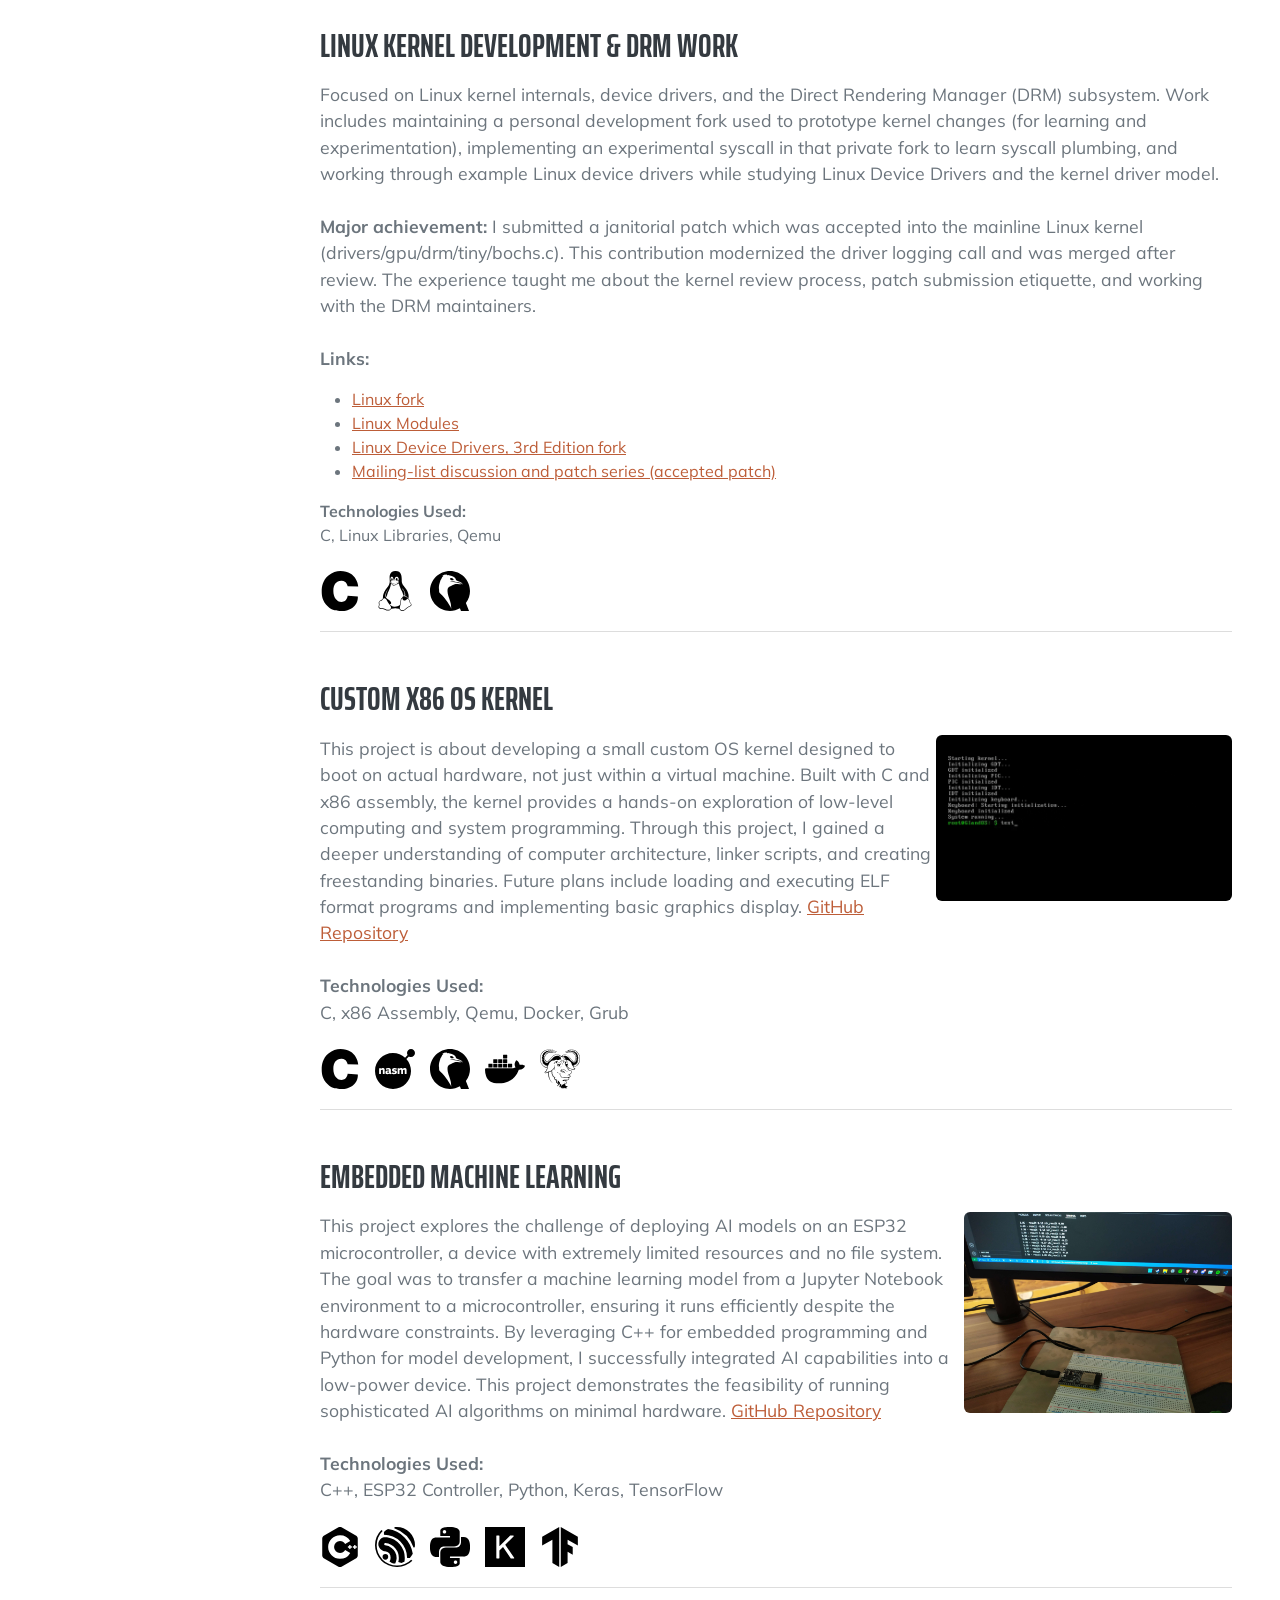
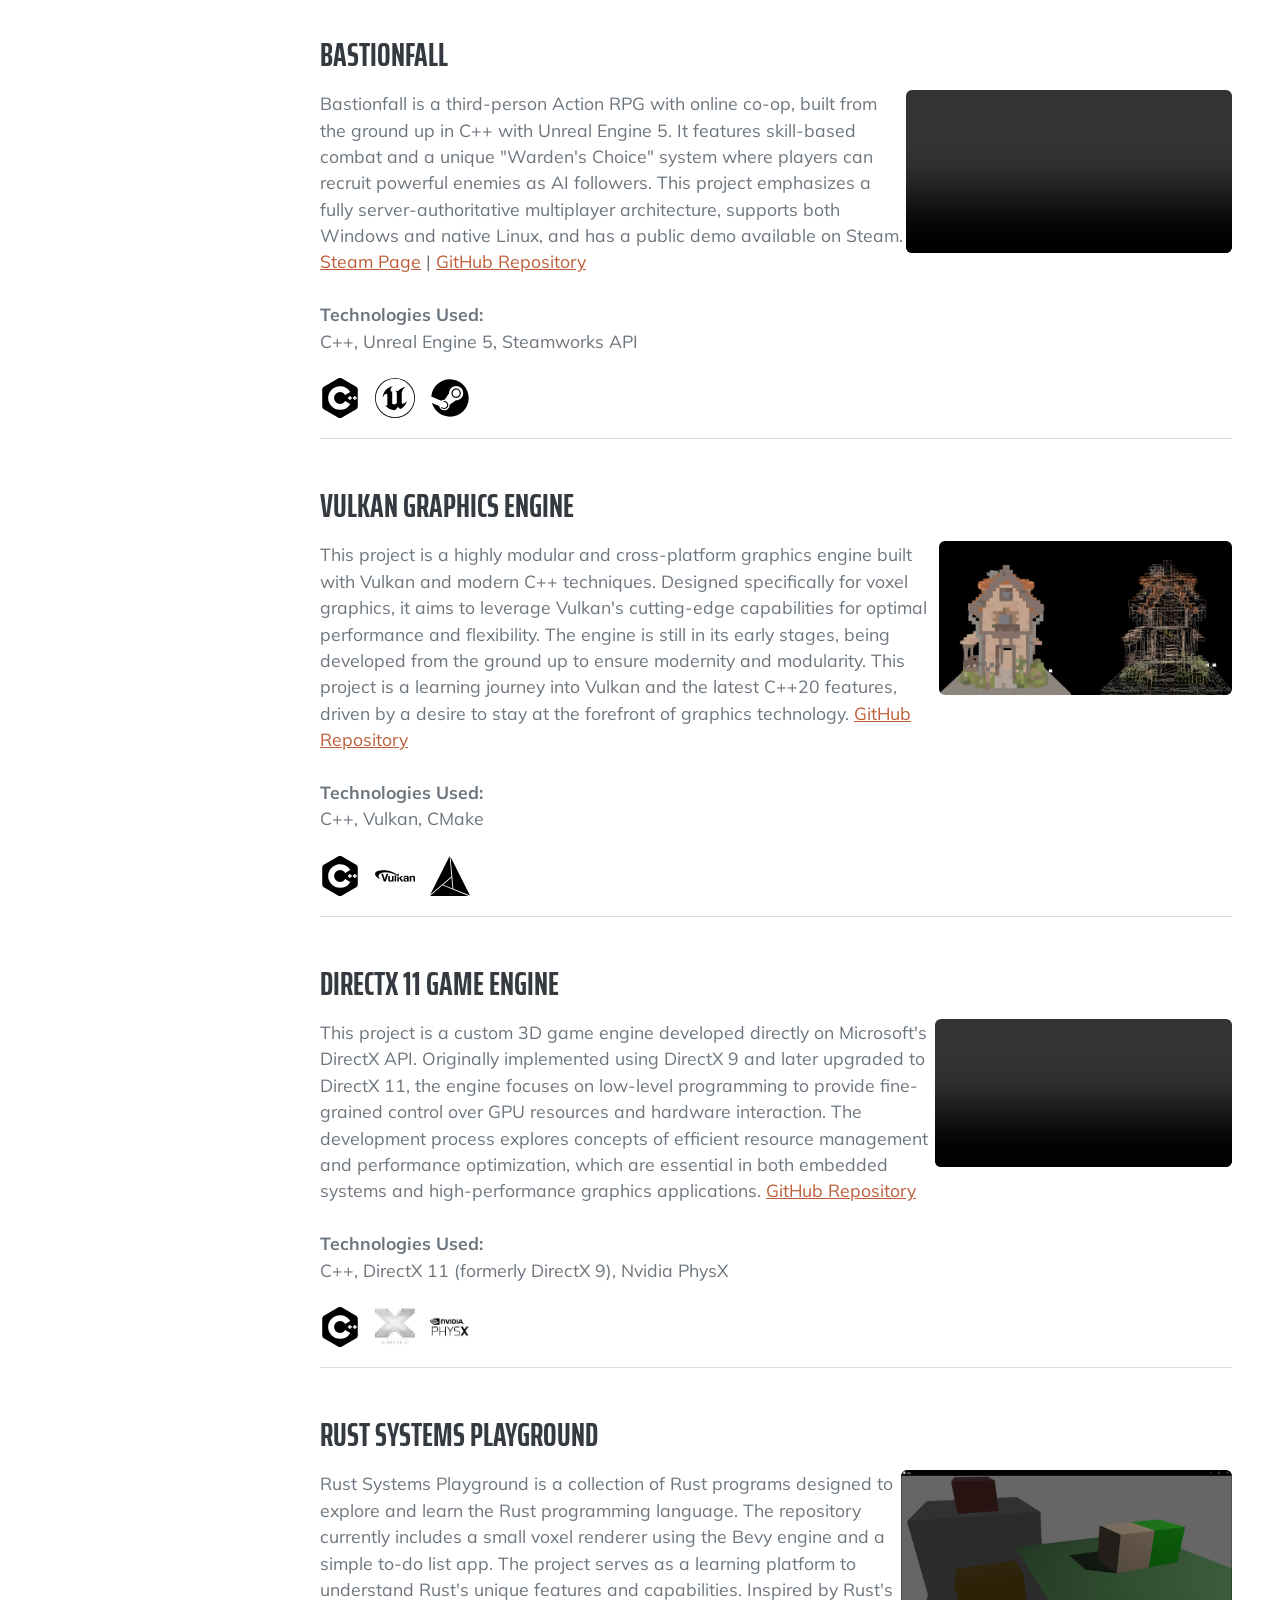
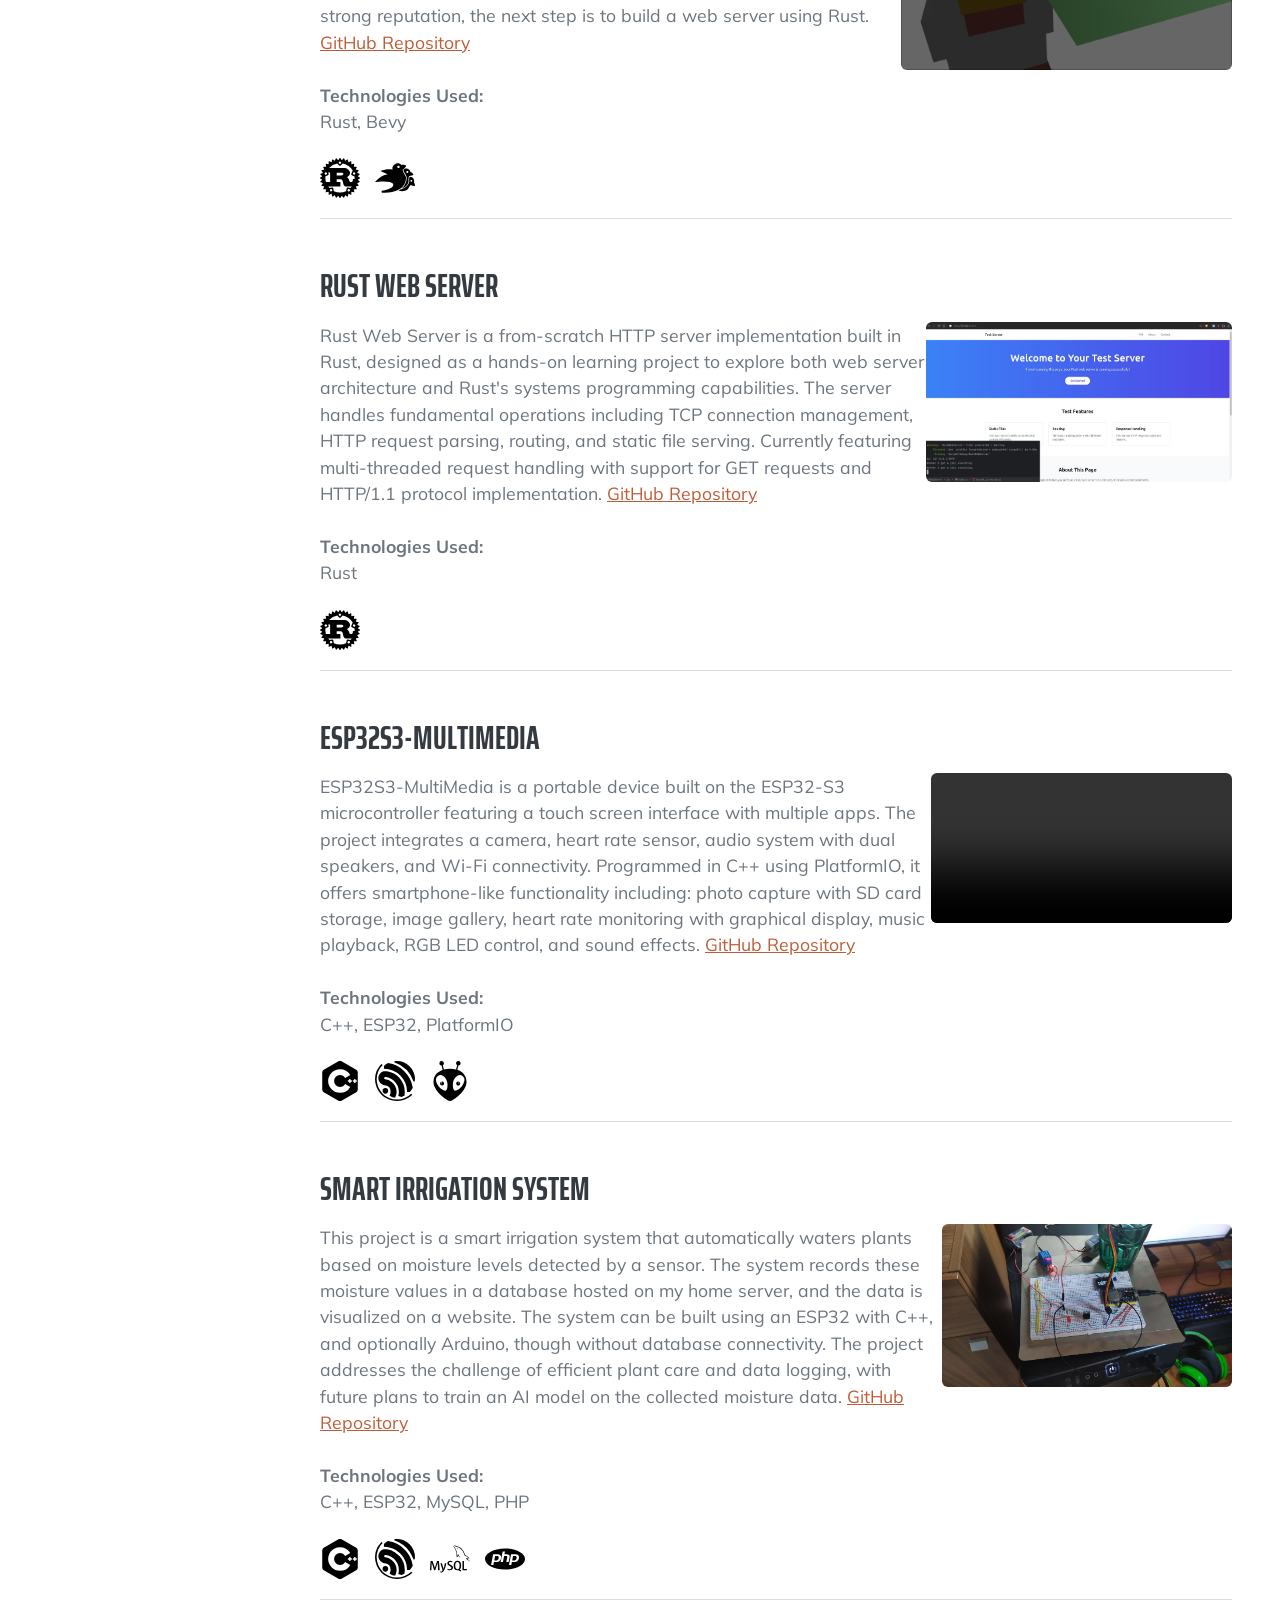
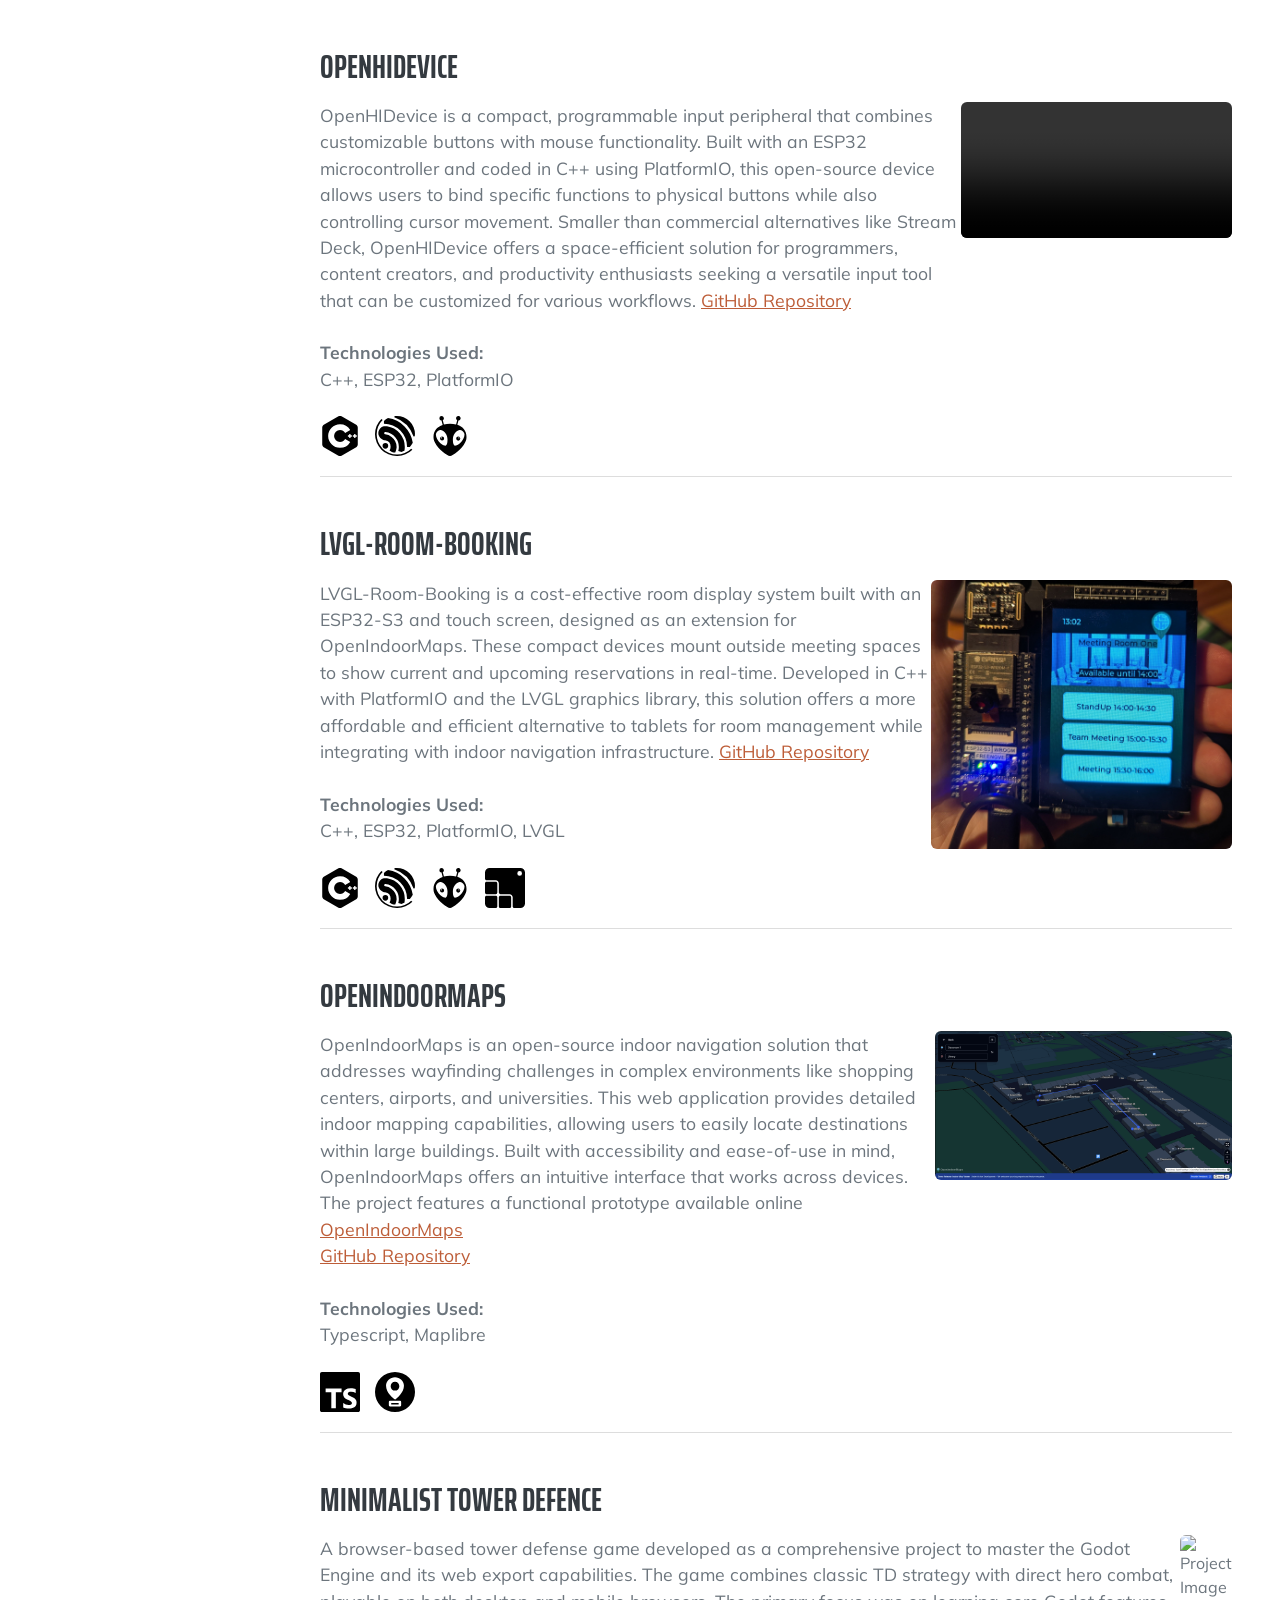
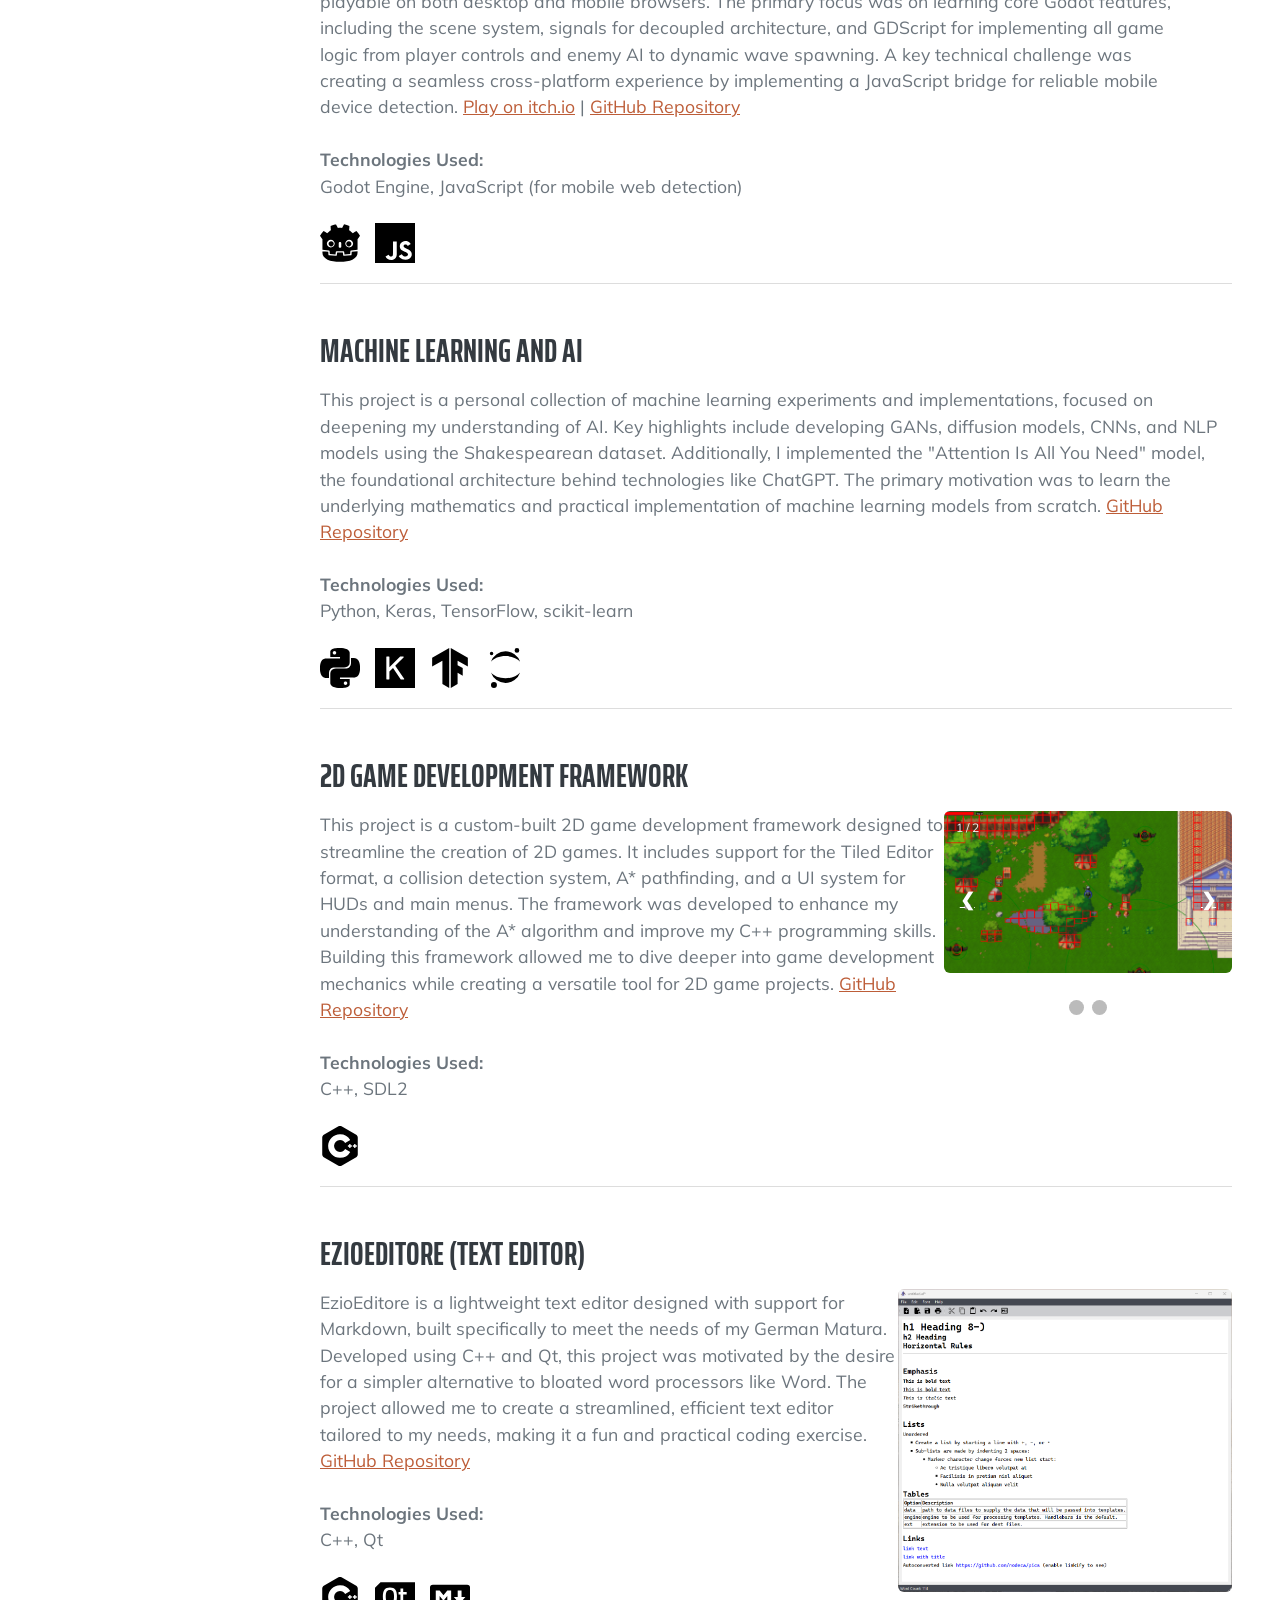
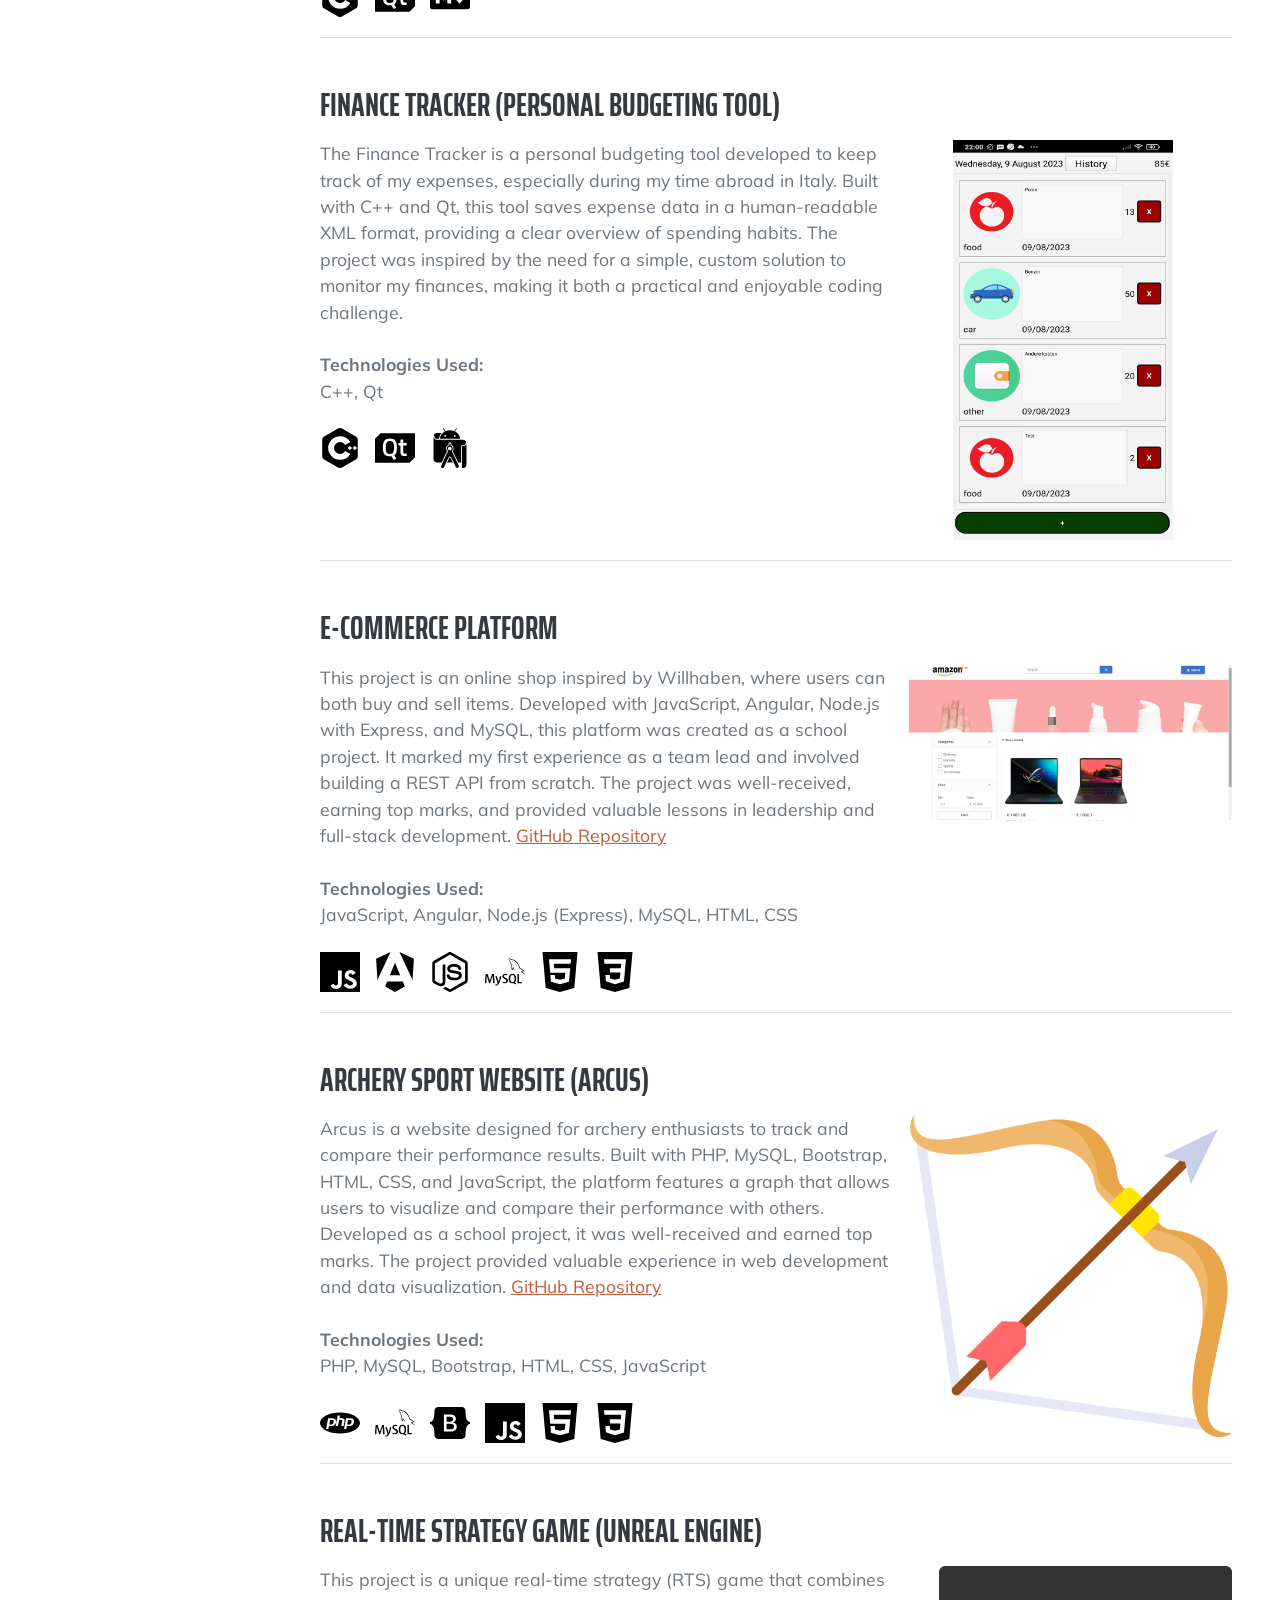
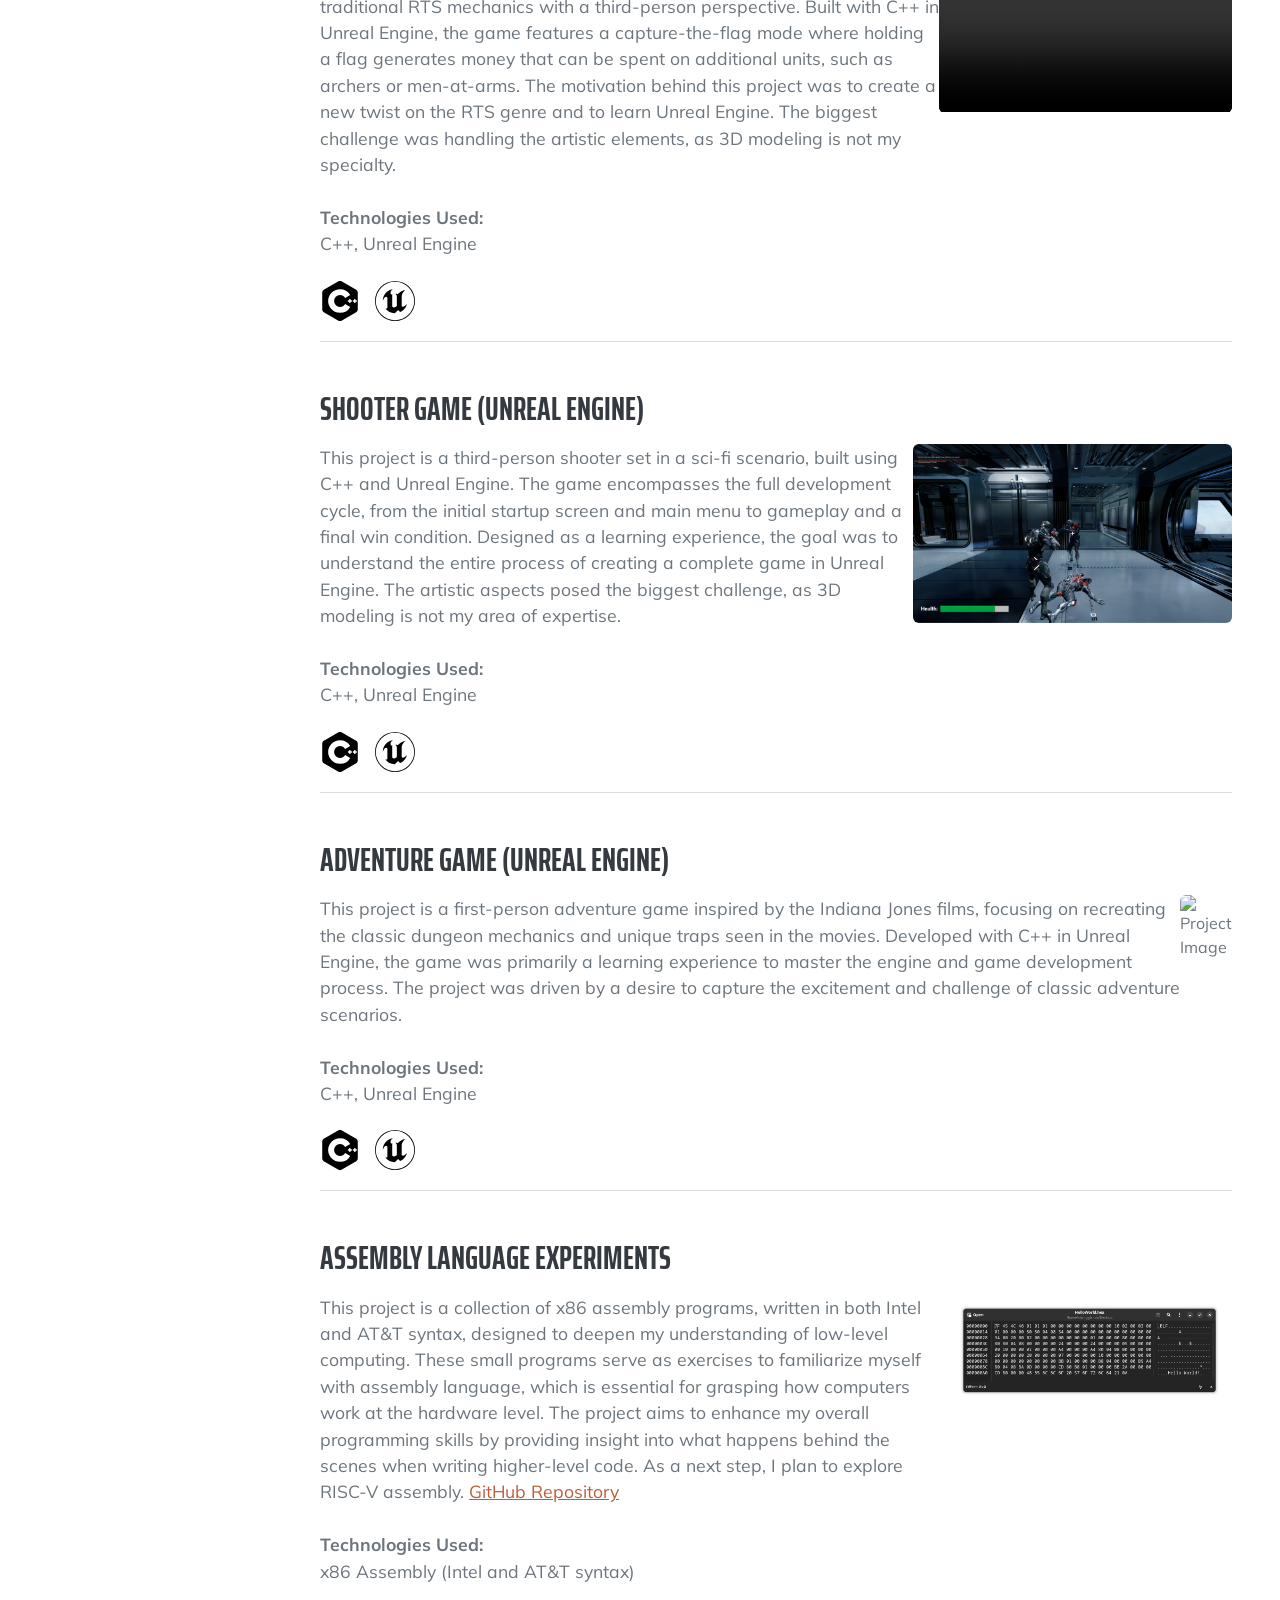
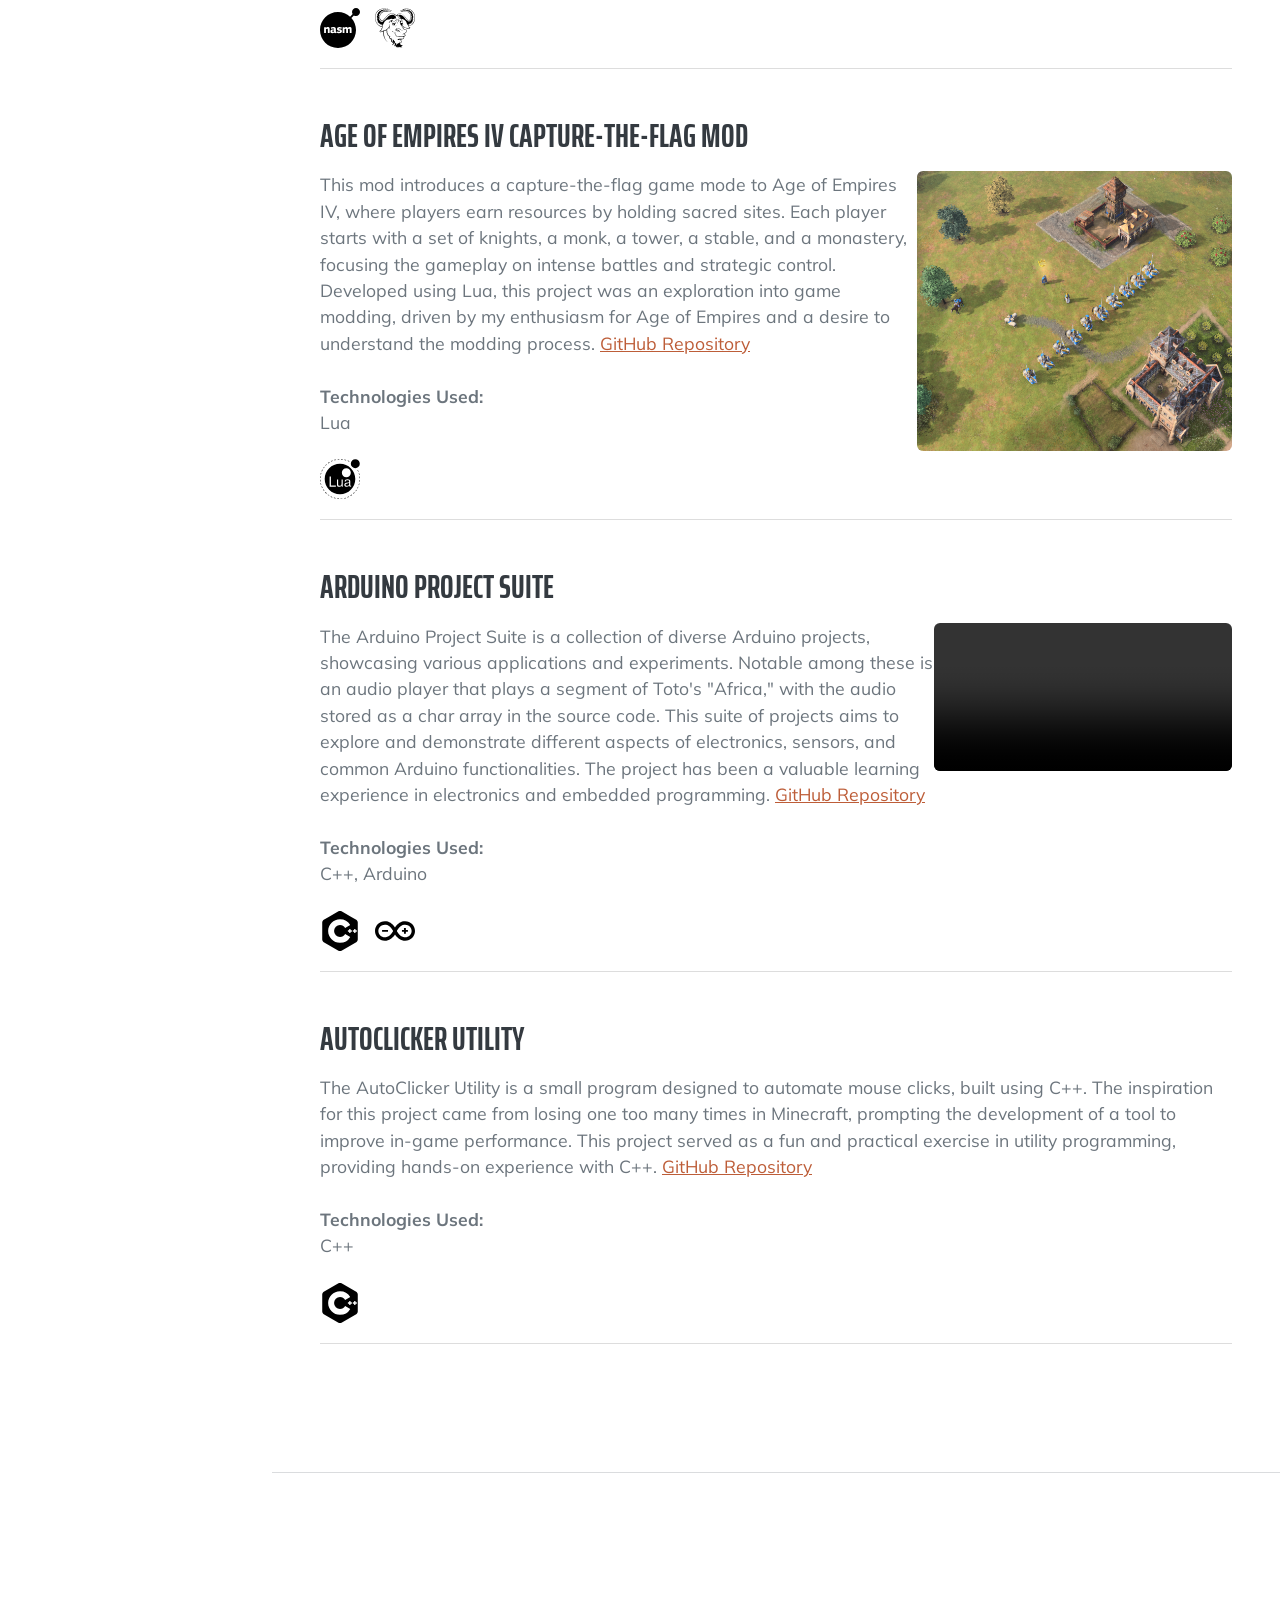
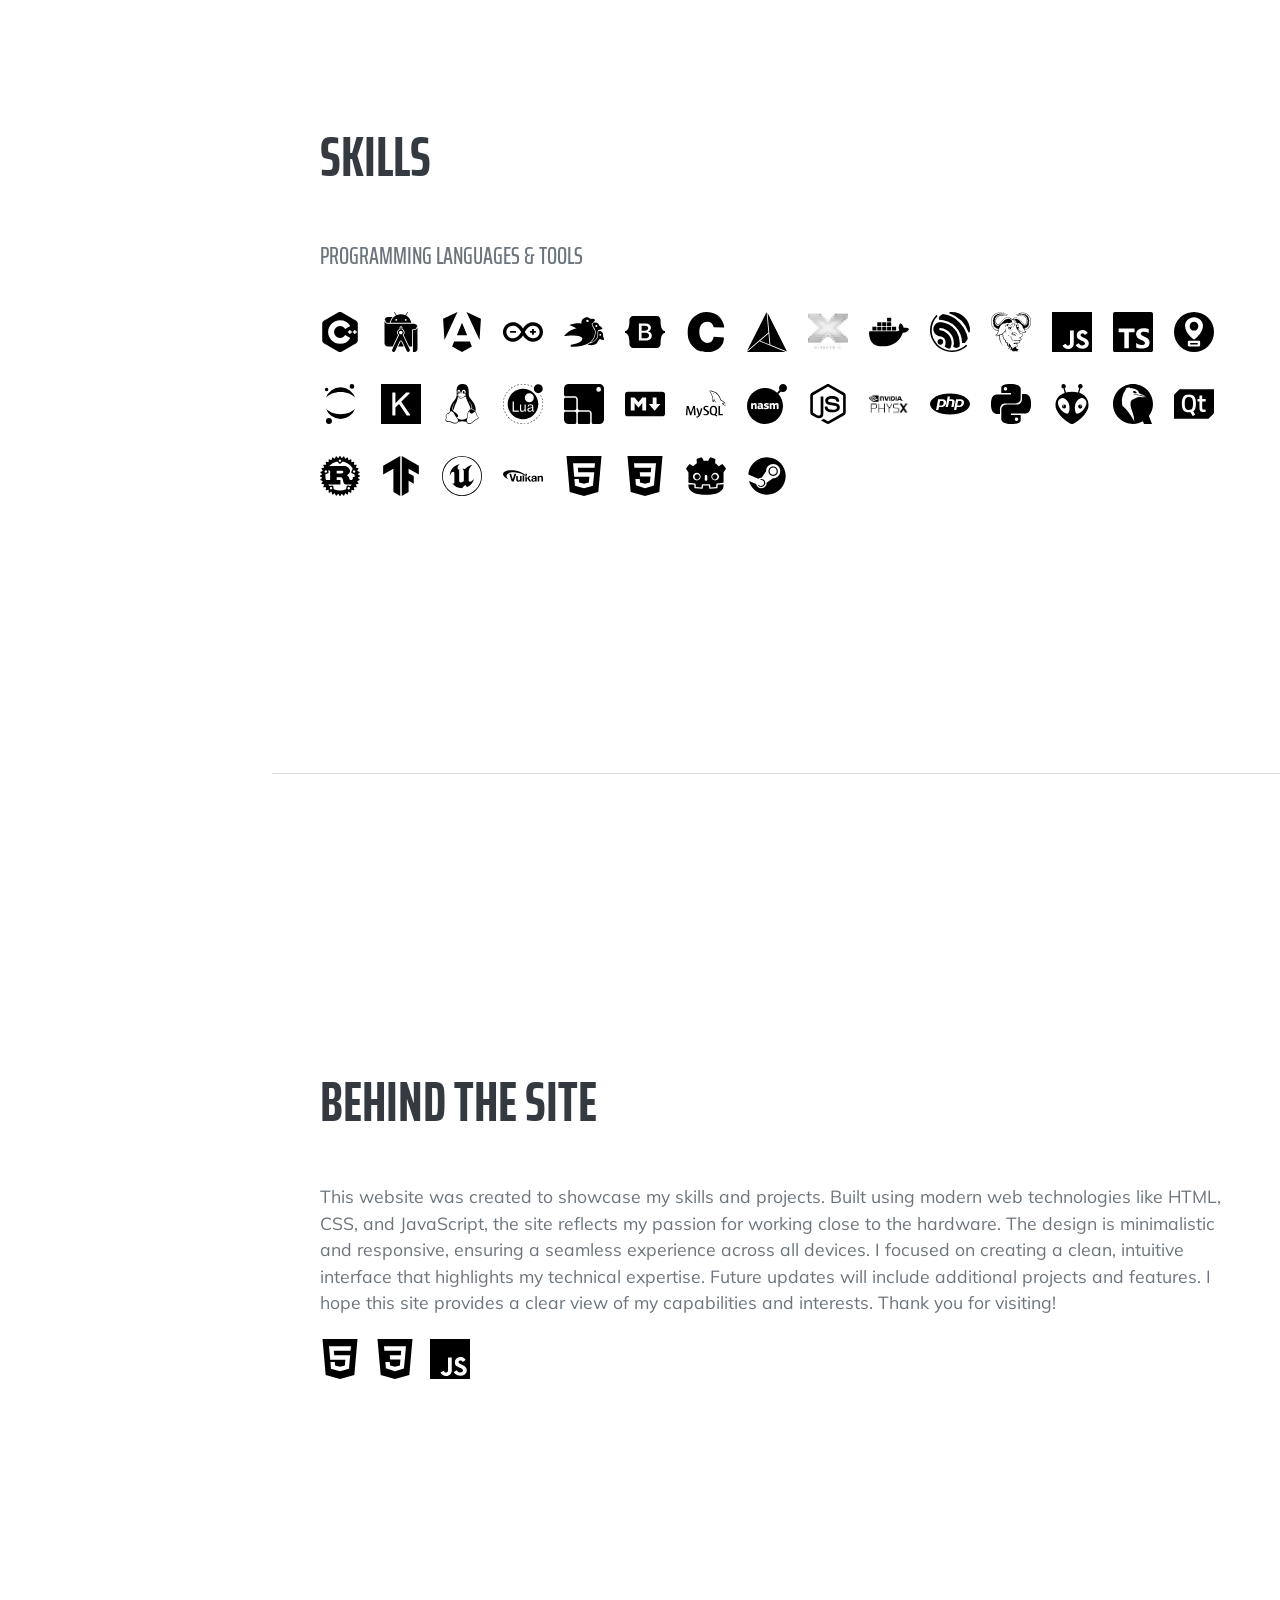
==== commit 430cab01: "add GlandaGPU project details and VHDL icon to index.html" ====
--- a/index.html
+++ b/index.html
@@ -60,6 +60,47 @@
             <section class="resume-section" id="projects">
                 <div class="resume-section-content">
                     <h2 class="mb-5">Projects</h2>
+
+                    <!-- Project Container -->
+                    <div class="project-container mb-5">
+                        <!-- Project Title -->
+                        <h3 class="project-title mb-3">GlandaGPU: Custom 2D Graphics Hardware & Linux Driver</h3>
+                        
+                        <!-- Project Content -->
+                        <div class="project-content d-flex flex-column flex-md-row justify-content-between">
+                            <!-- Project Text and Icons -->
+                            <div class="project-details flex-grow-1">
+                                <p class="project-description">
+                                    This project involves designing a custom 2D graphics processing unit (GPU) in VHDL and developing a 
+                                    complete Linux kernel device driver to control it. To bridge the gap between hardware and software, 
+                                    I built a functional software twin of the GPU within the QEMU emulator, allowing for rapid driver 
+                                    development and debugging without waiting for FPGA synthesis. Through this project, I gained deep 
+                                    practical experience in hardware-software co-design, AXI4-Lite bus interfacing, MMIO register control, 
+                                    and Linux interrupt handling. Future plans include transitioning the driver to the Linux DRM (Direct 
+                                    Rendering Manager) subsystem and deploying the full stack onto a physical Terasic DE10-Standard Cyclone V SoC. 
+                                    <a href="https://github.com/stiangglanda/GlandaGPU">GitHub Repository</a>
+                                    <br><br><b>Technologies Used:</b><br> C, VHDL, Linux Kernel, QEMU
+                                </p>
+                                
+                                <!-- Technology Icons -->
+                                <div class="tech-icons mt-4">
+                                    <img src="assets/img/c.svg" alt="c" class="tech-icon">
+                                    <img src="assets/img/vhdl.svg" alt="vhdl" class="tech-icon">
+                                    <img src="assets/img/linux.svg" alt="linux" class="tech-icon">
+                                    <img src="assets/img/qemu.svg" alt="qemu" class="tech-icon">
+                                    <!-- Add more icons as needed -->
+                                </div>
+                            </div>
+
+                            <!-- Project Image -->
+                            <div class="project-image mt-4 mt-md-0 ml-md-4">
+                                <video class="uniform-image img-fluid rounded" autoplay muted controls>
+                                    <source src="assets/GlandaGPU.mp4" type="video/mp4">
+                                </video>
+                            </div>
+                            
+                        </div>
+                    </div>
 
                     <!-- Project Container -->
                     <div class="project-container mb-5">
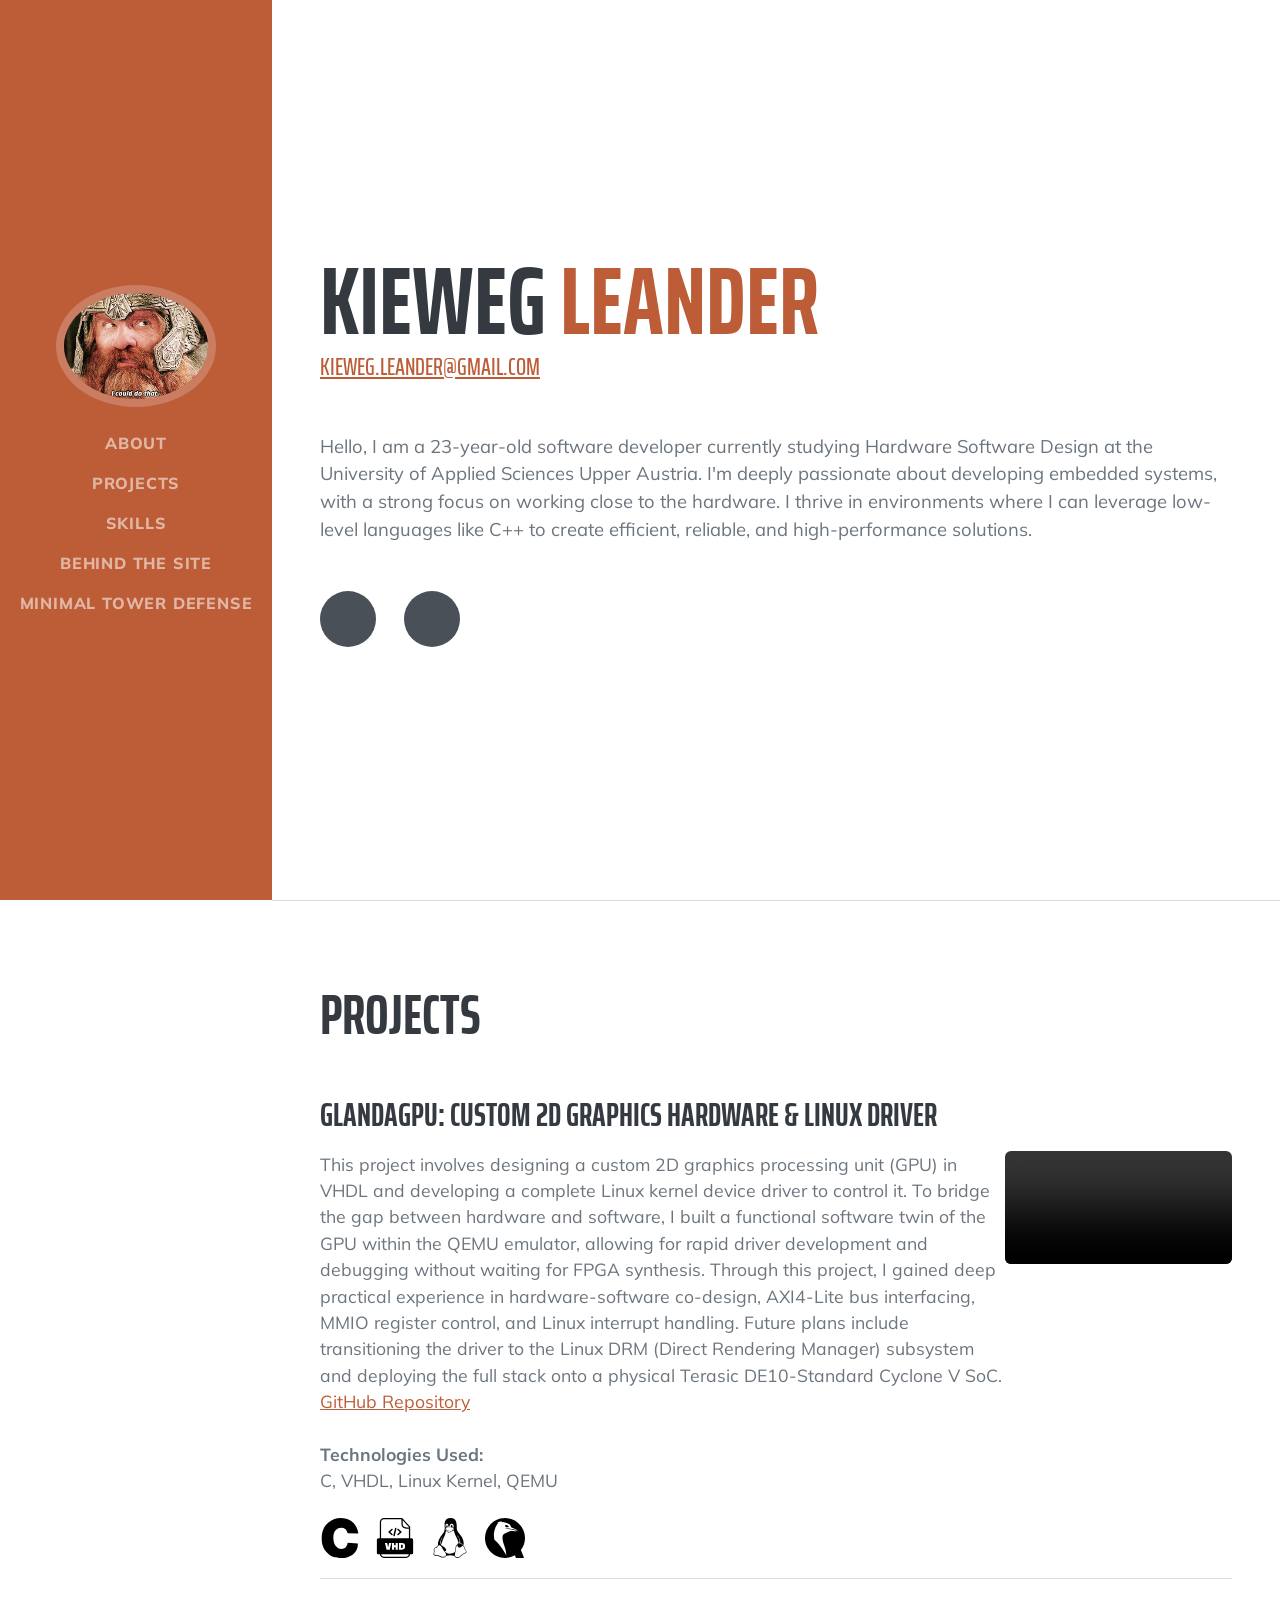
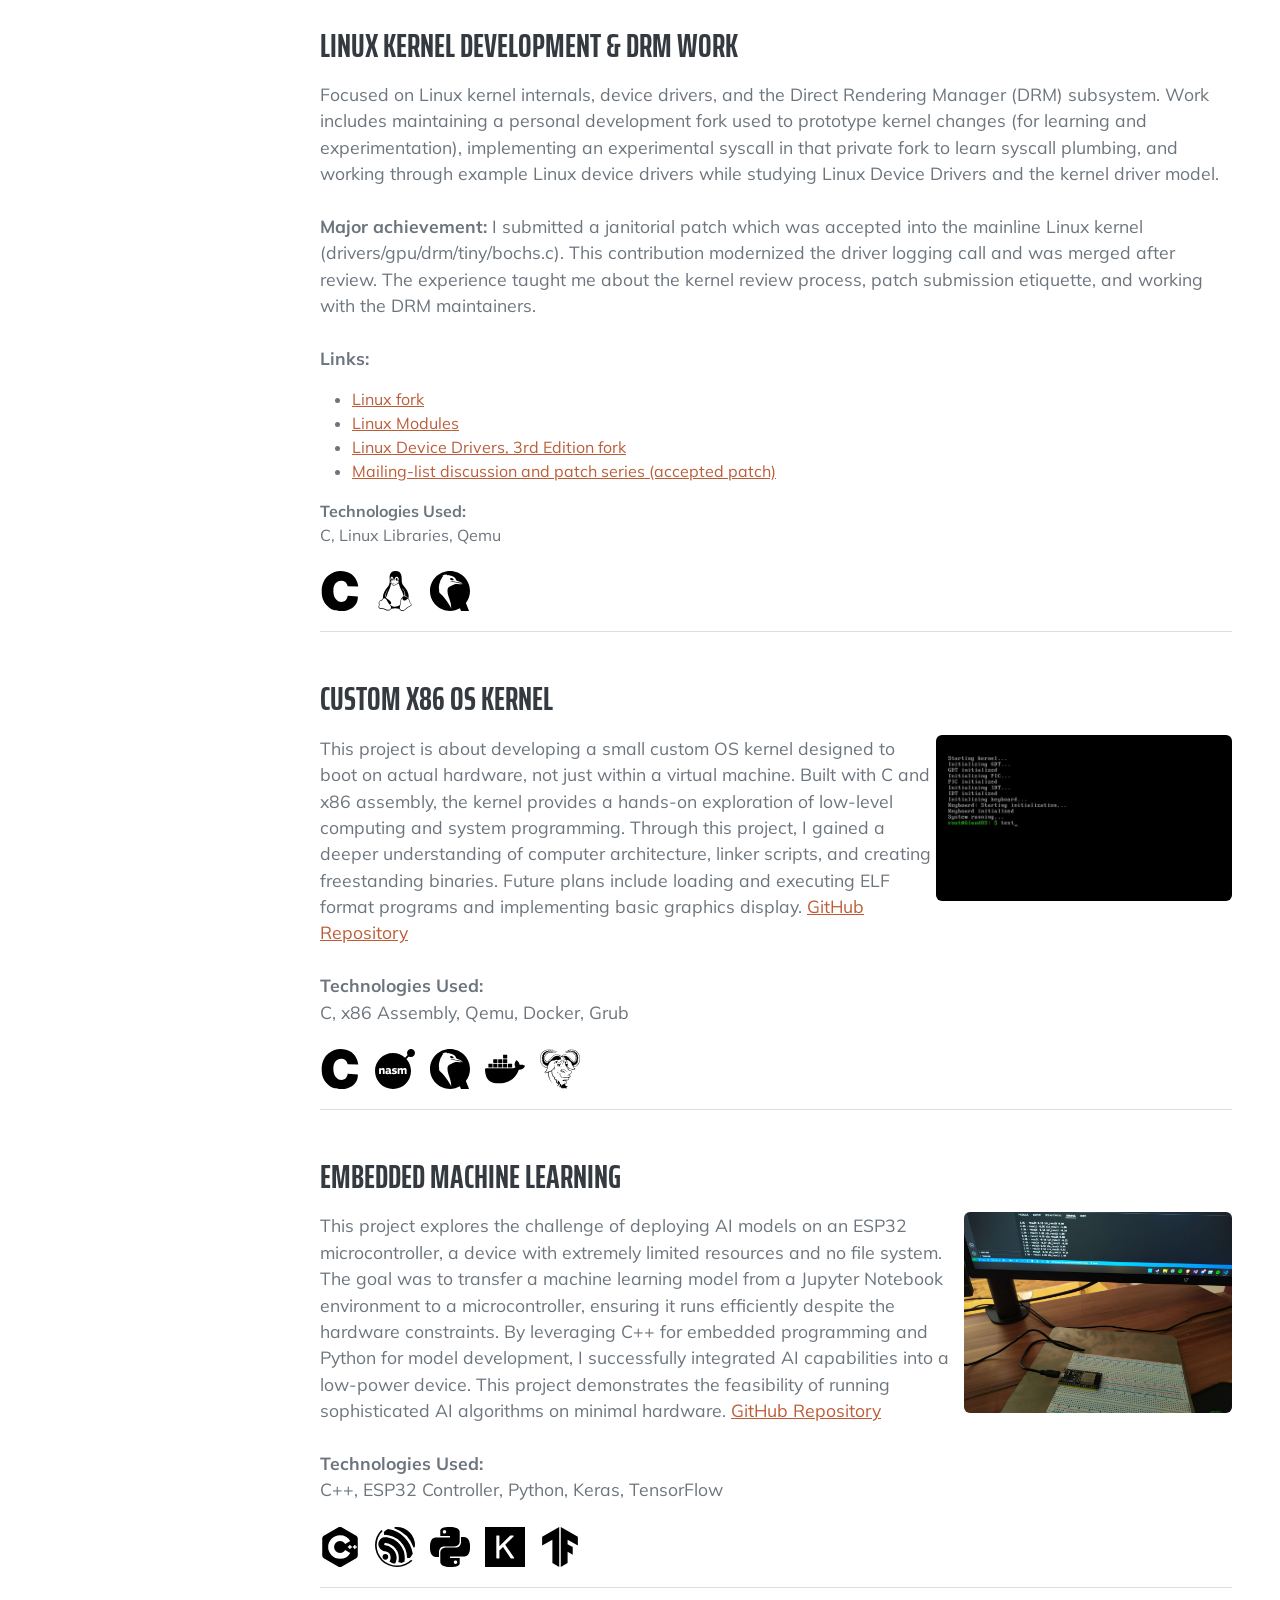
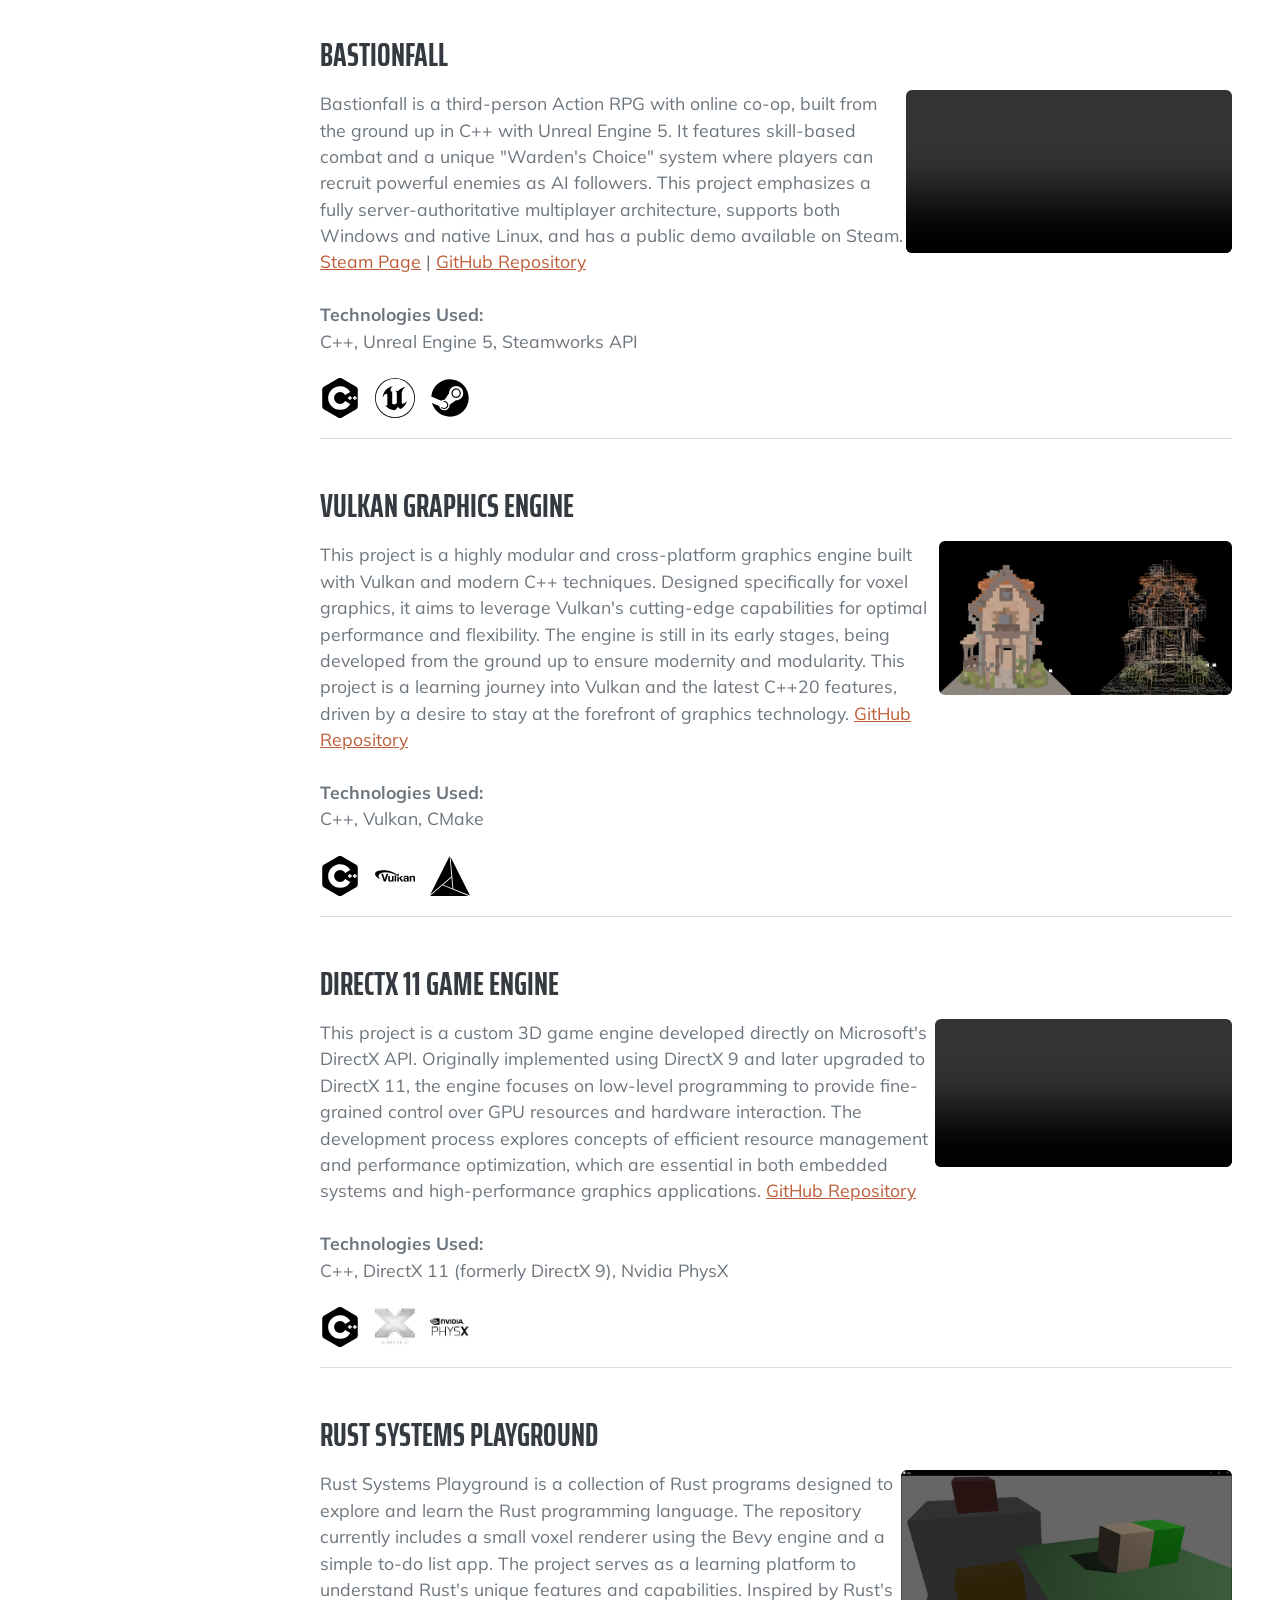
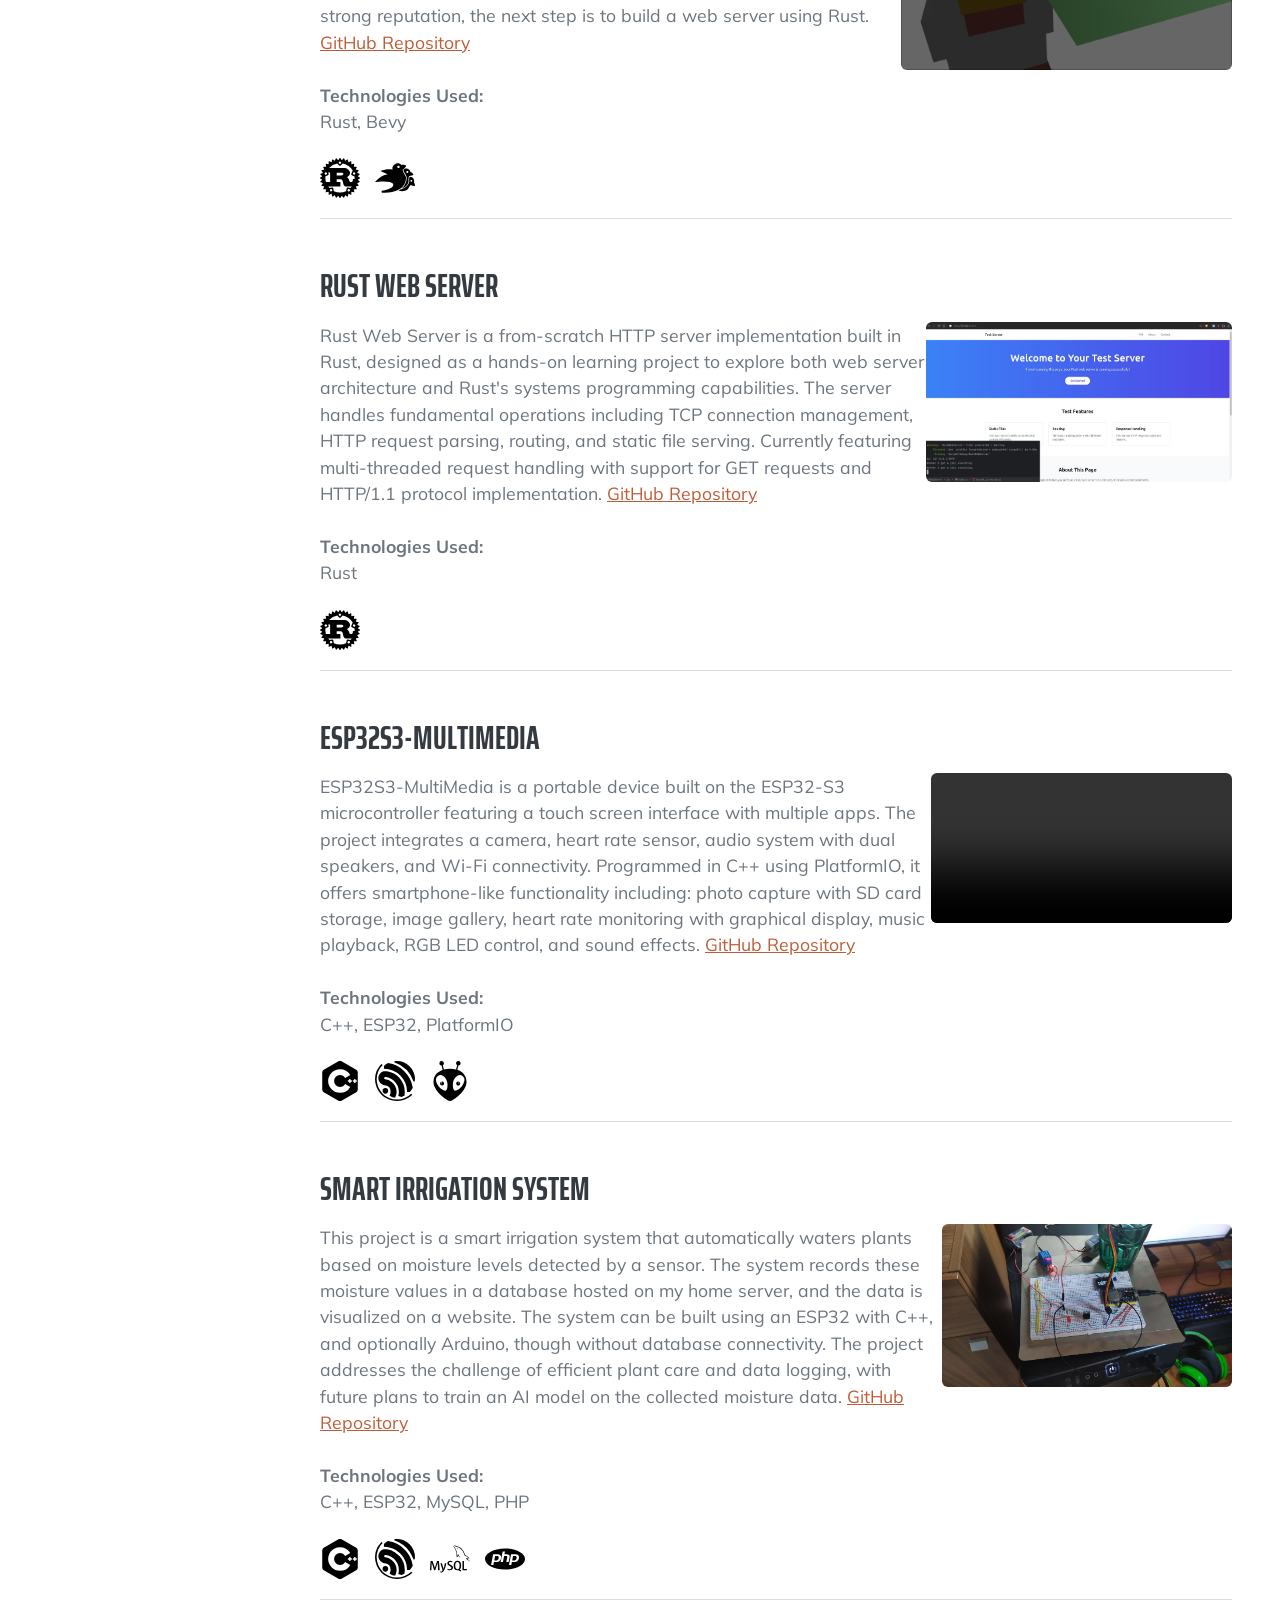
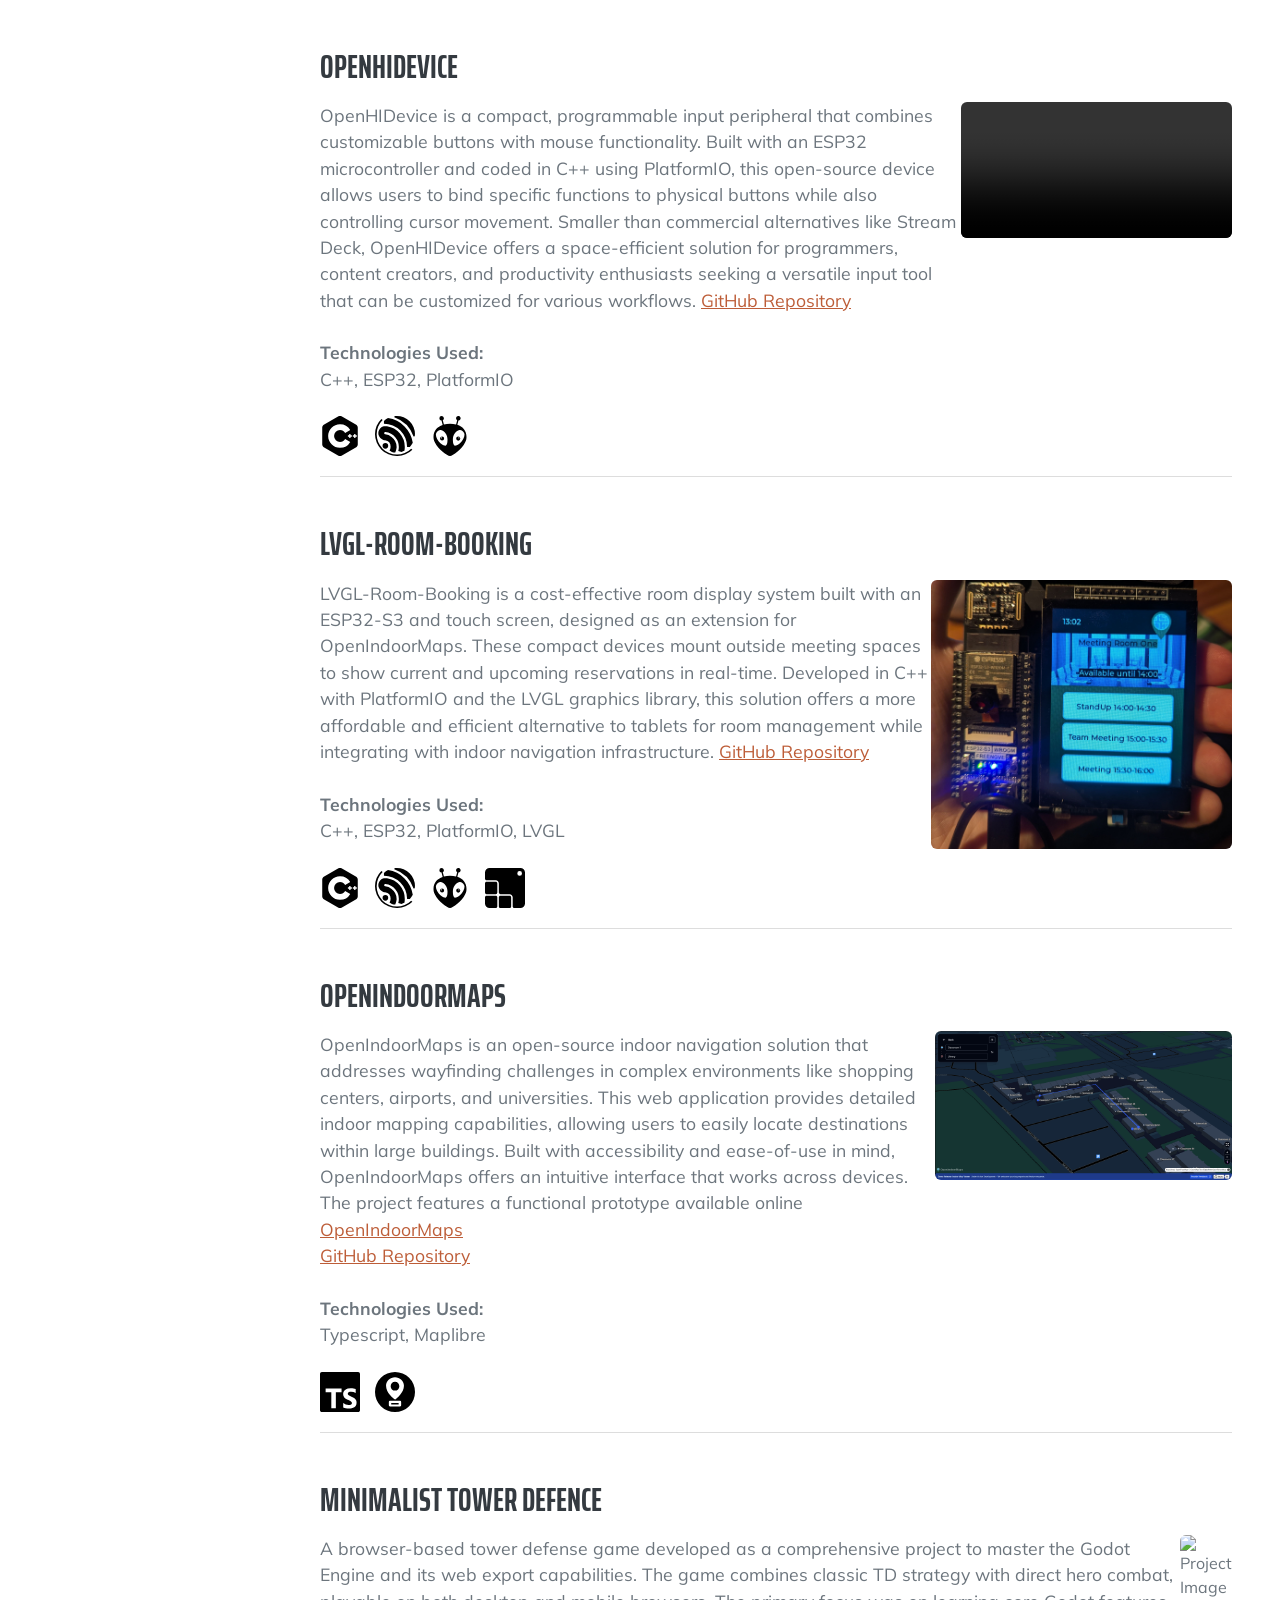
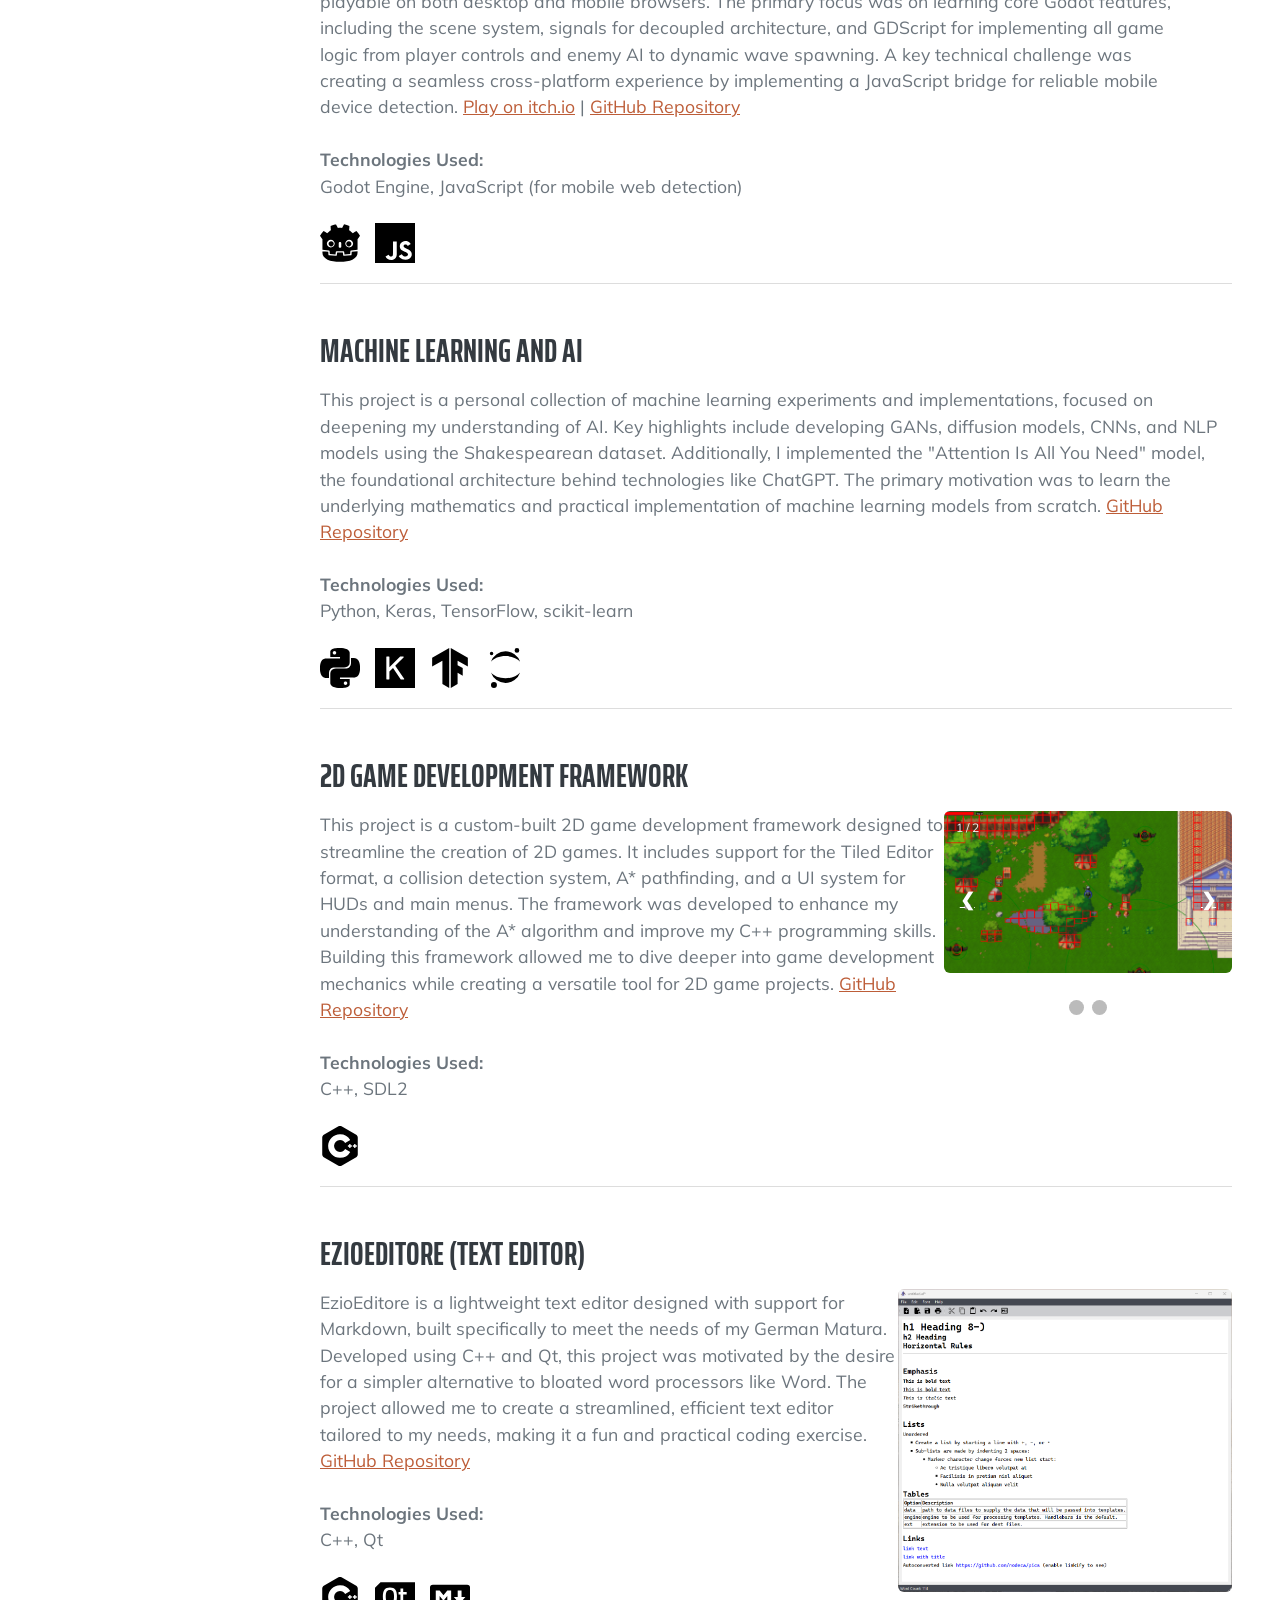
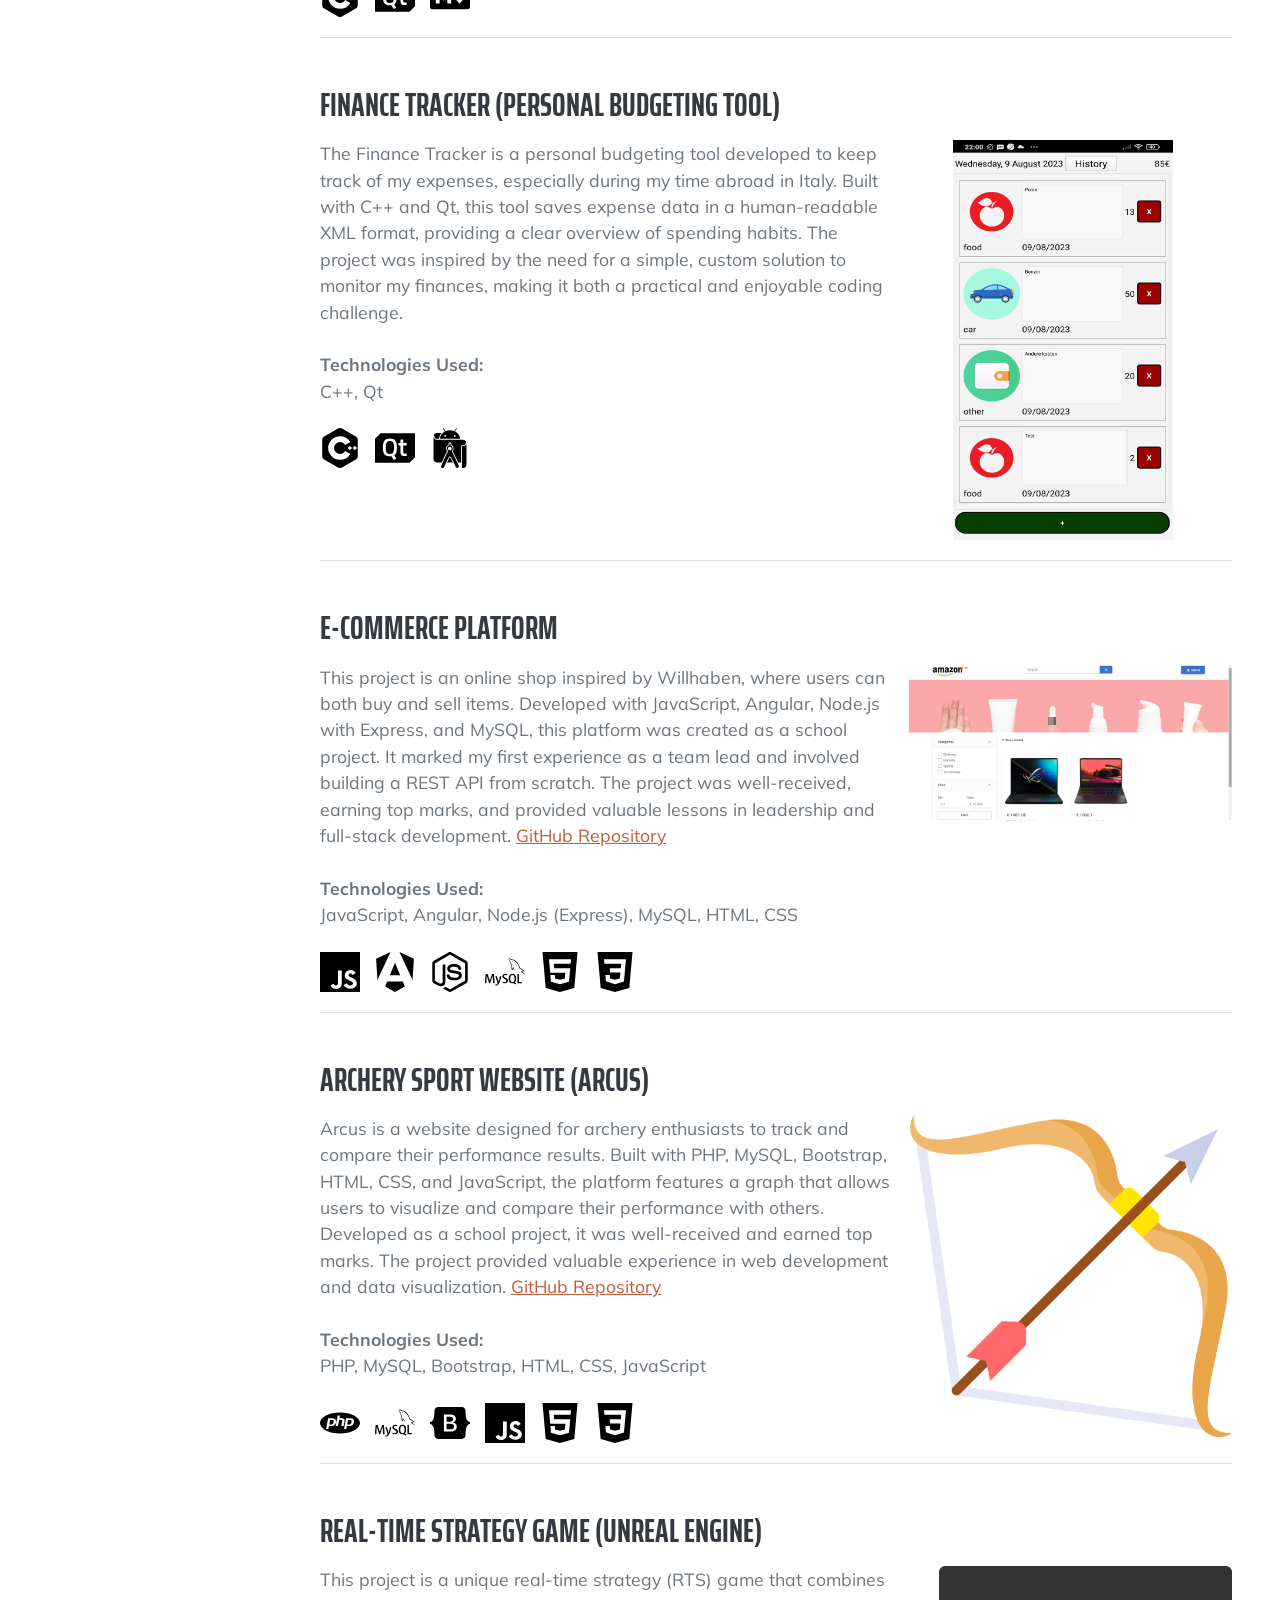
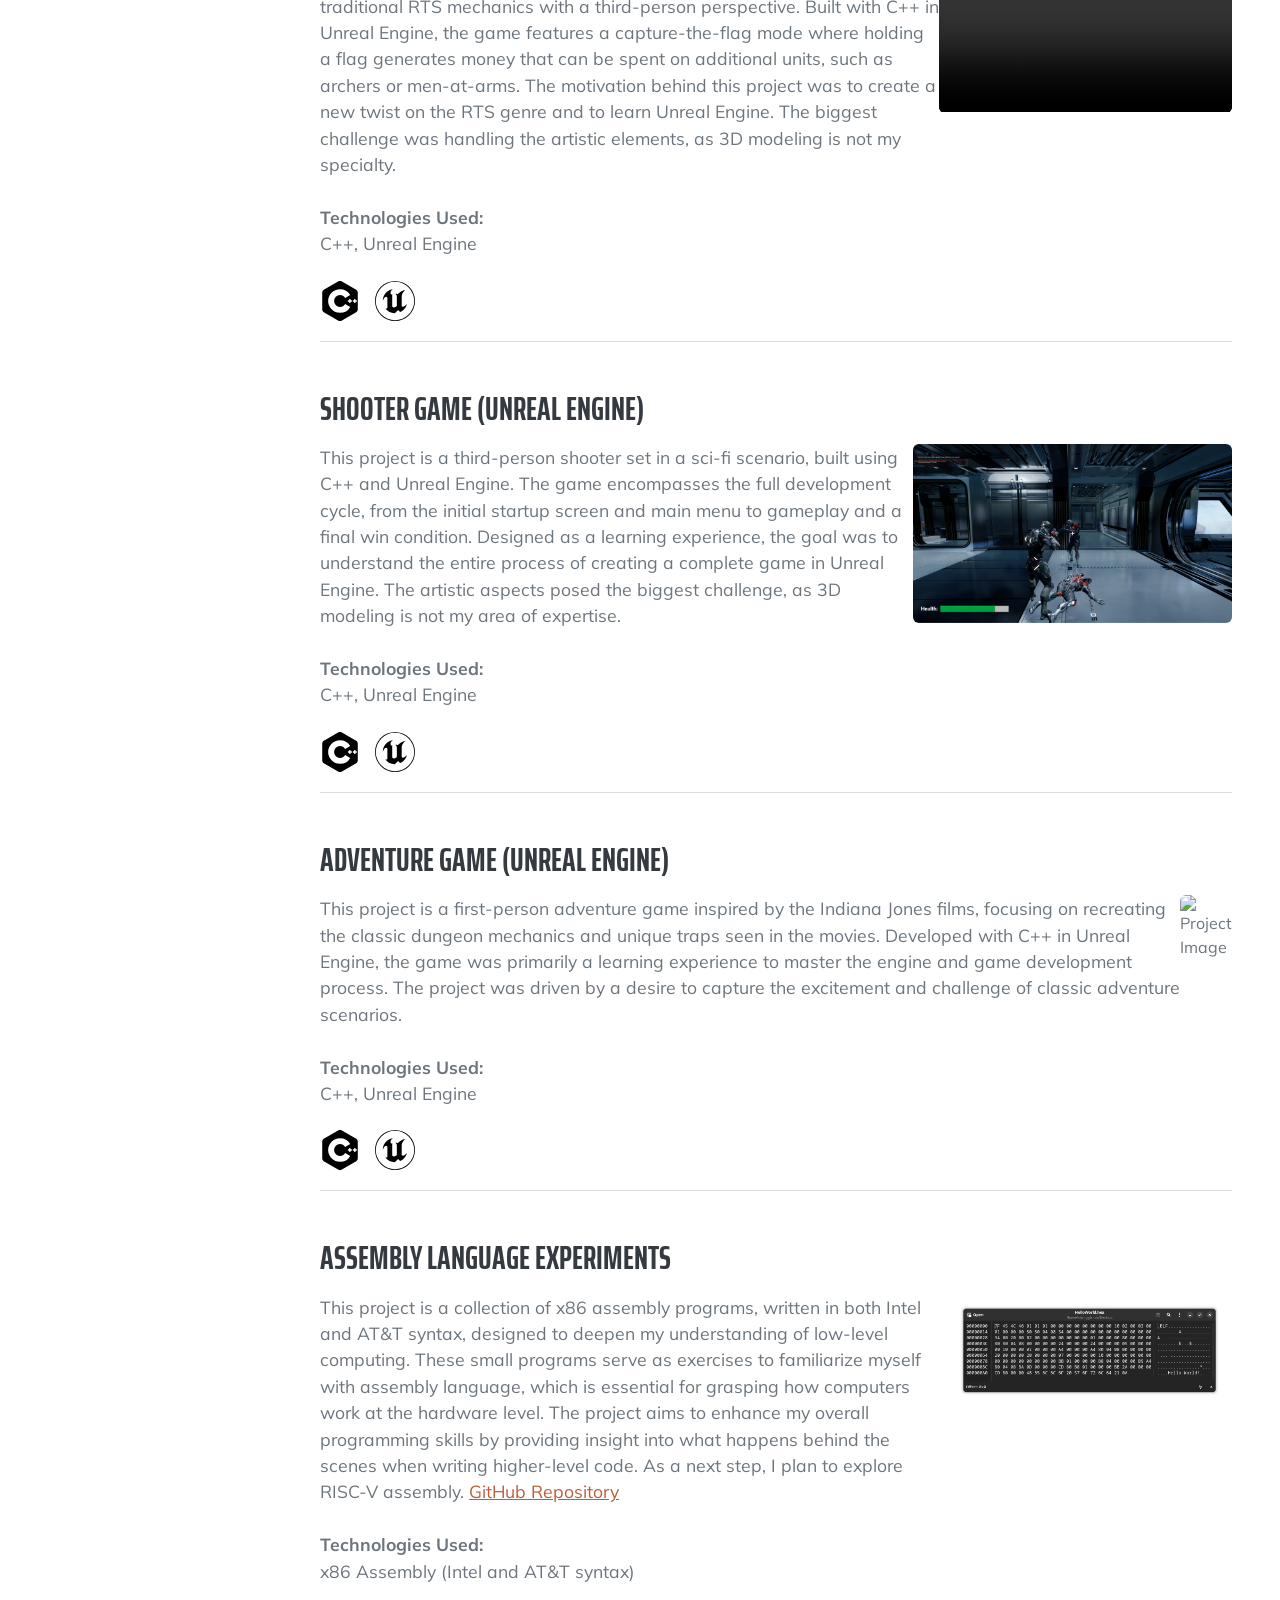
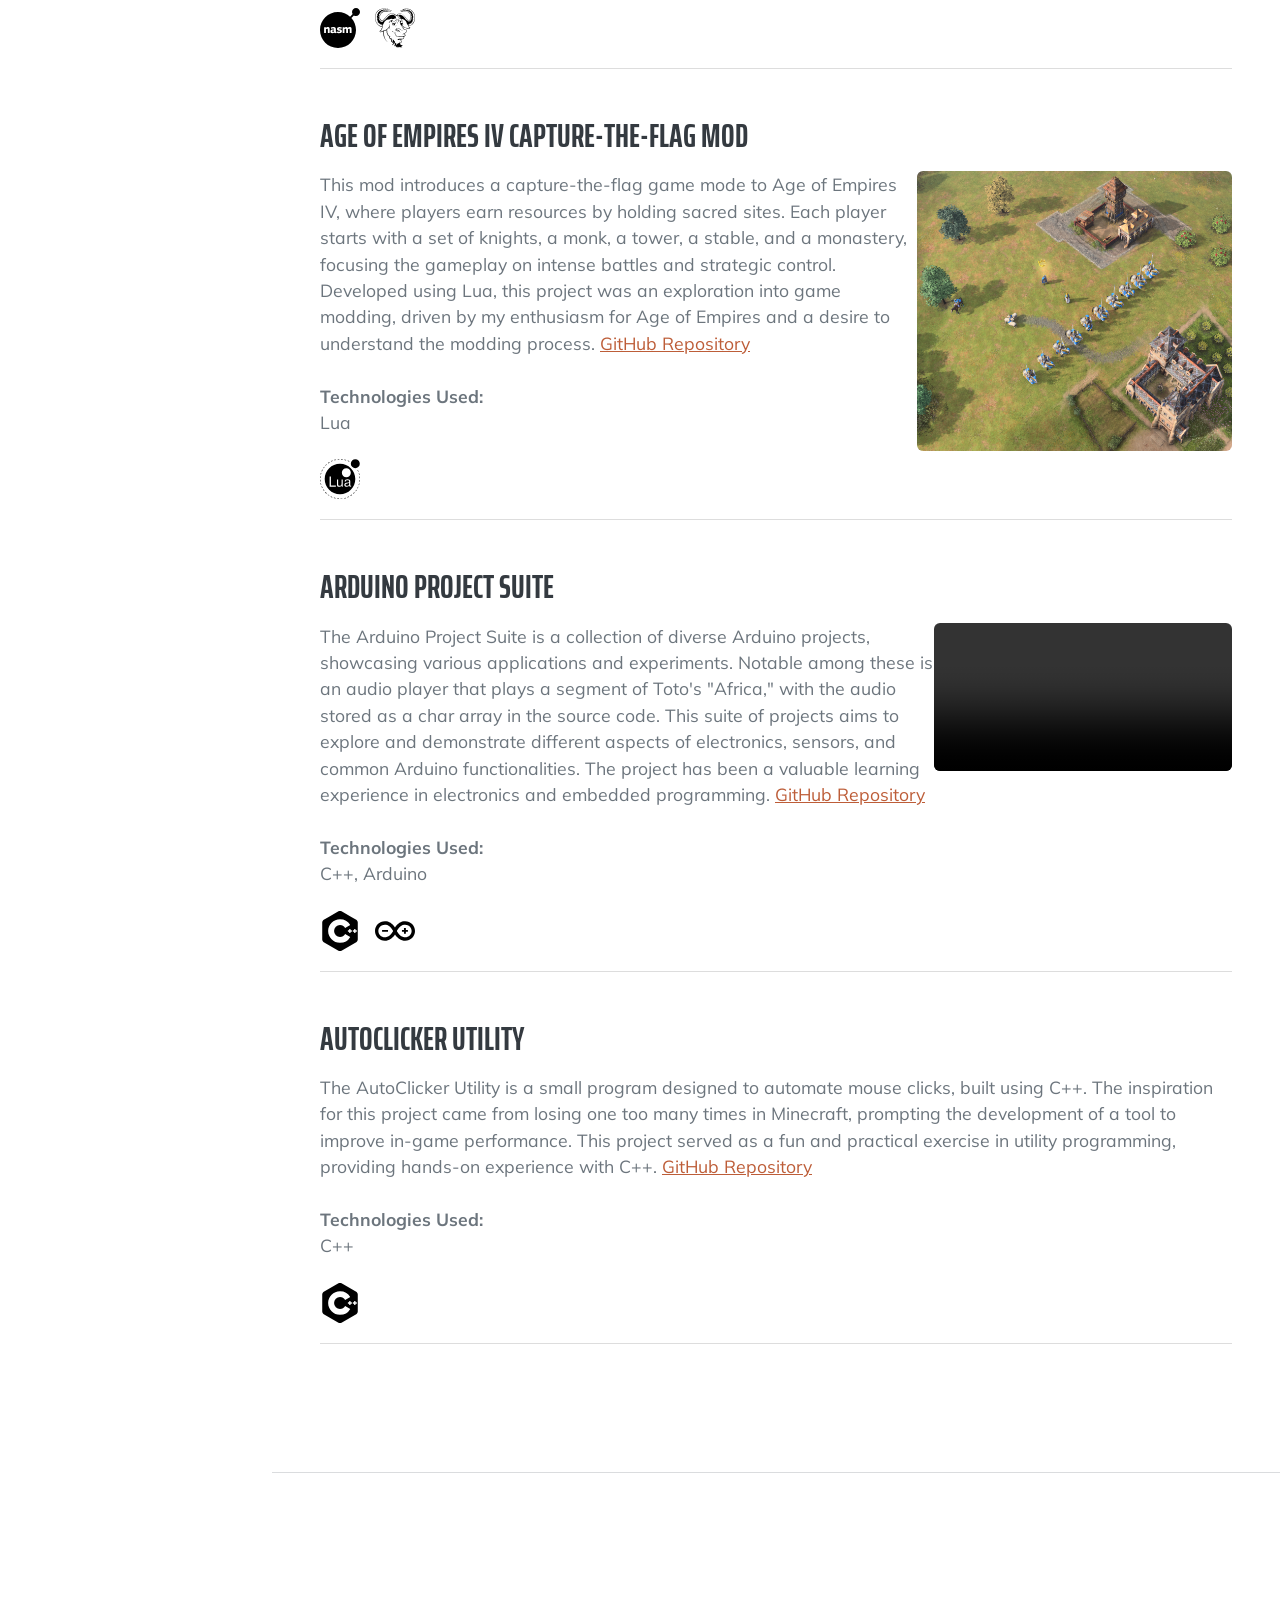
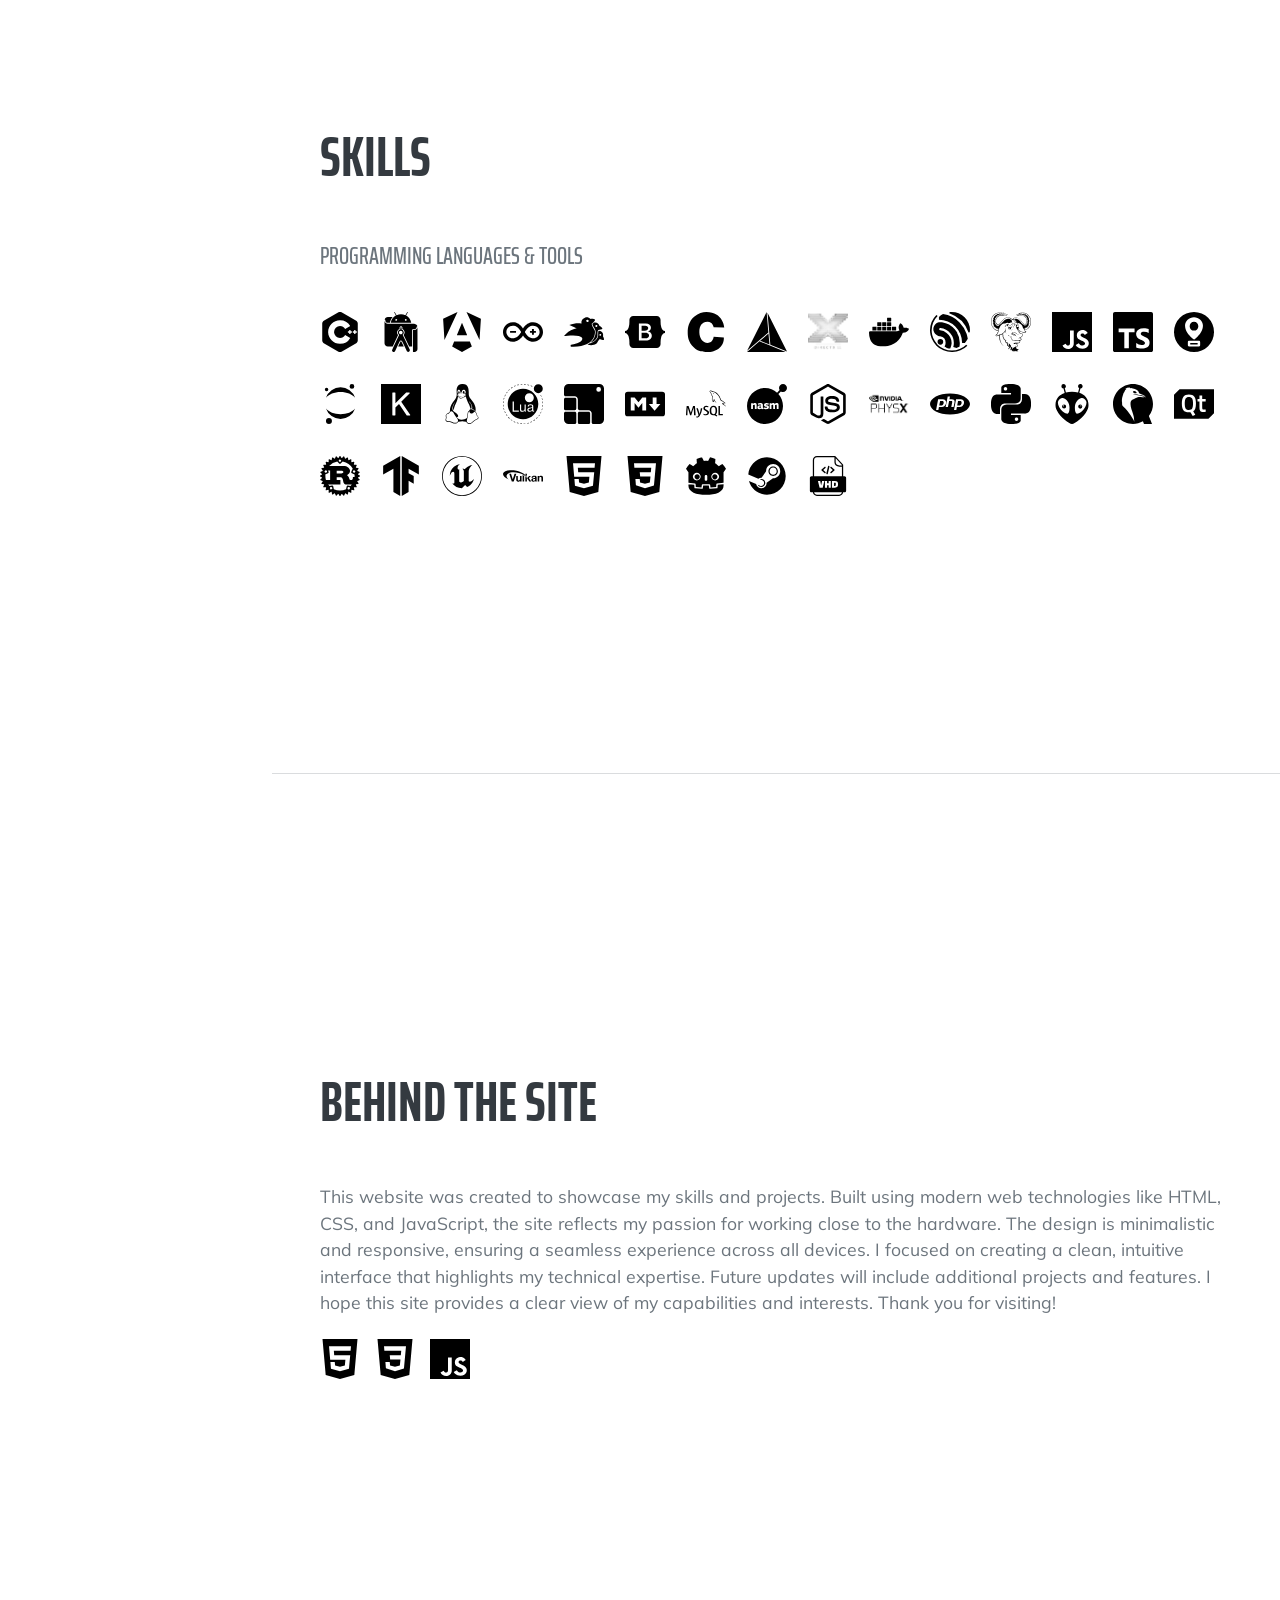
==== commit fc2f4011: "add VHDL icon to technology list in index.html" ====
--- a/index.html
+++ b/index.html
@@ -1127,6 +1127,7 @@
                         <li class="list-inline-item"><img src="assets/img/css.svg" alt="css" class="tech-icon"></li>
                         <li class="list-inline-item"><img src="assets/img/godot.svg" alt="godot" class="tech-icon"></li>
                         <li class="list-inline-item"><img src="assets/img/steam.svg" alt="Steamworks" class="tech-icon"></li>
+                        <li class="list-inline-item"><img src="assets/img/vhdl.svg" alt="VHDL" class="tech-icon"></li>
                     </ul>
                 </div>
             </section>
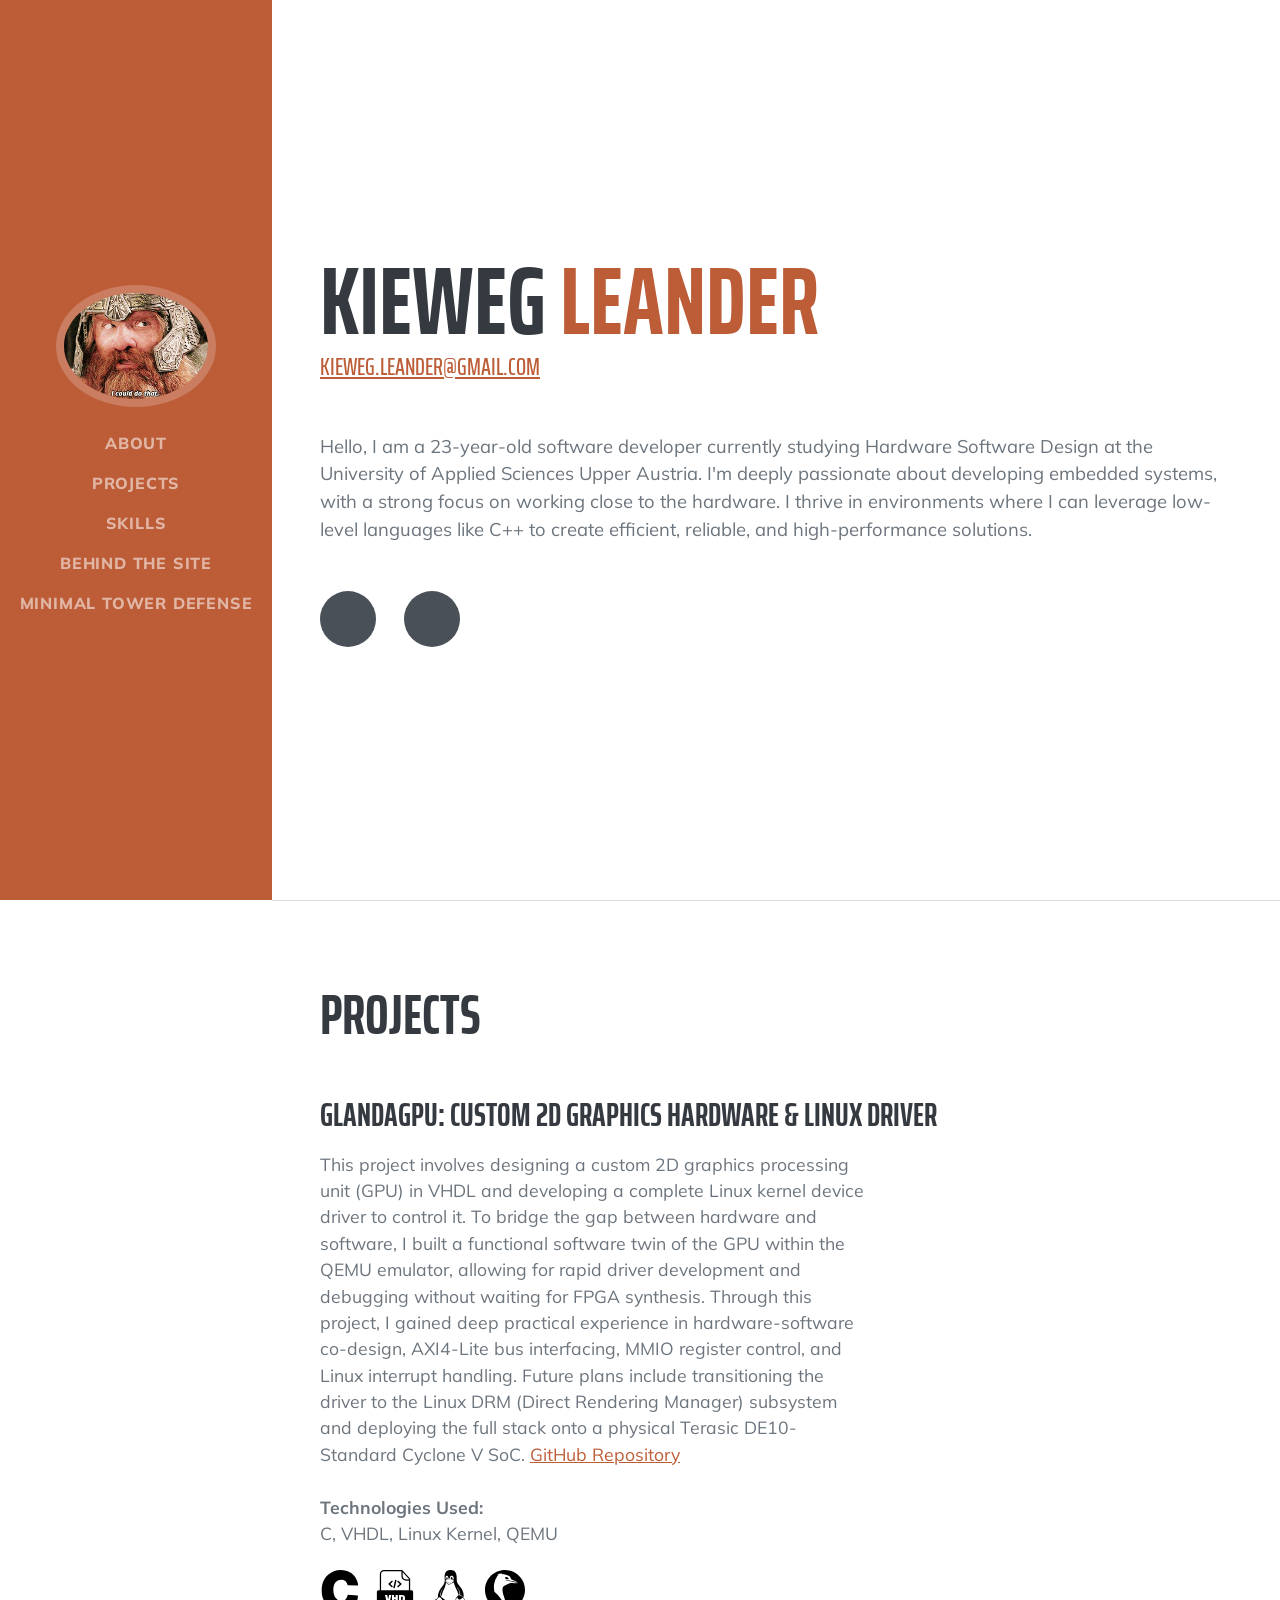
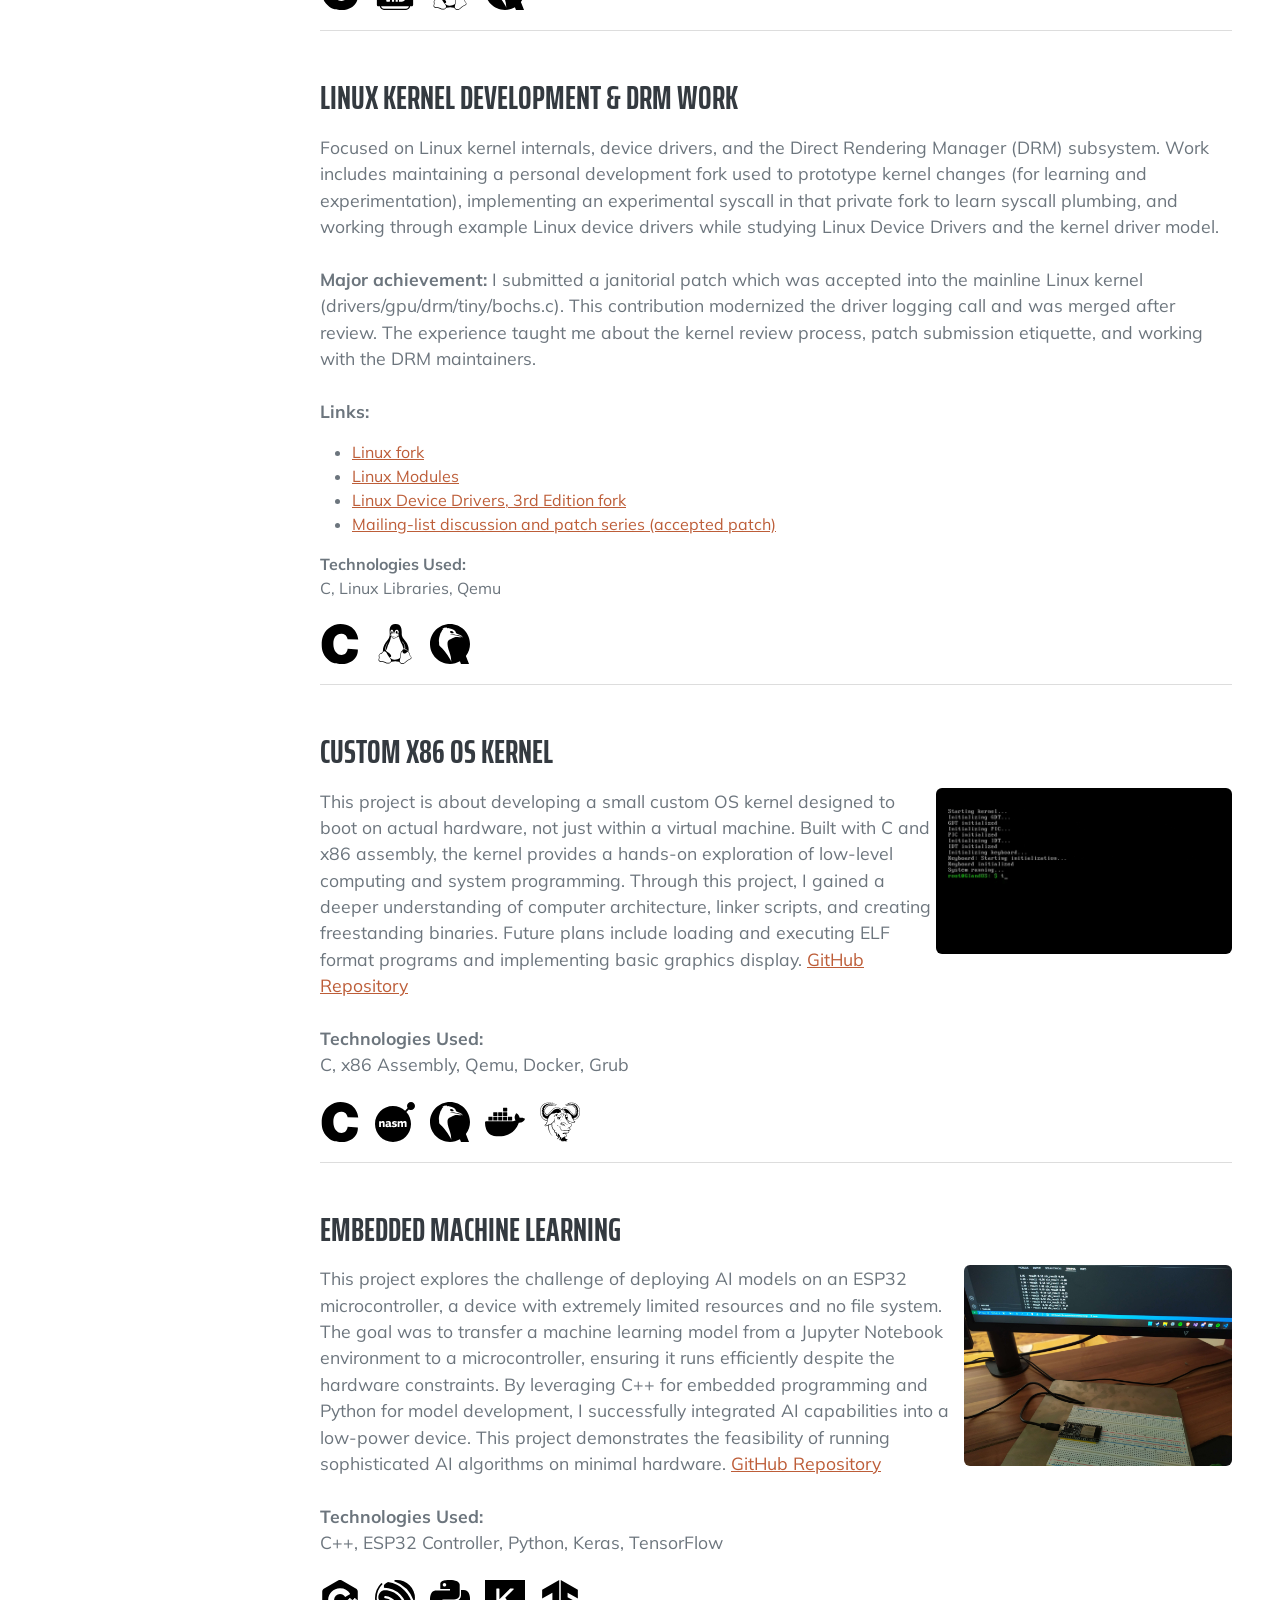
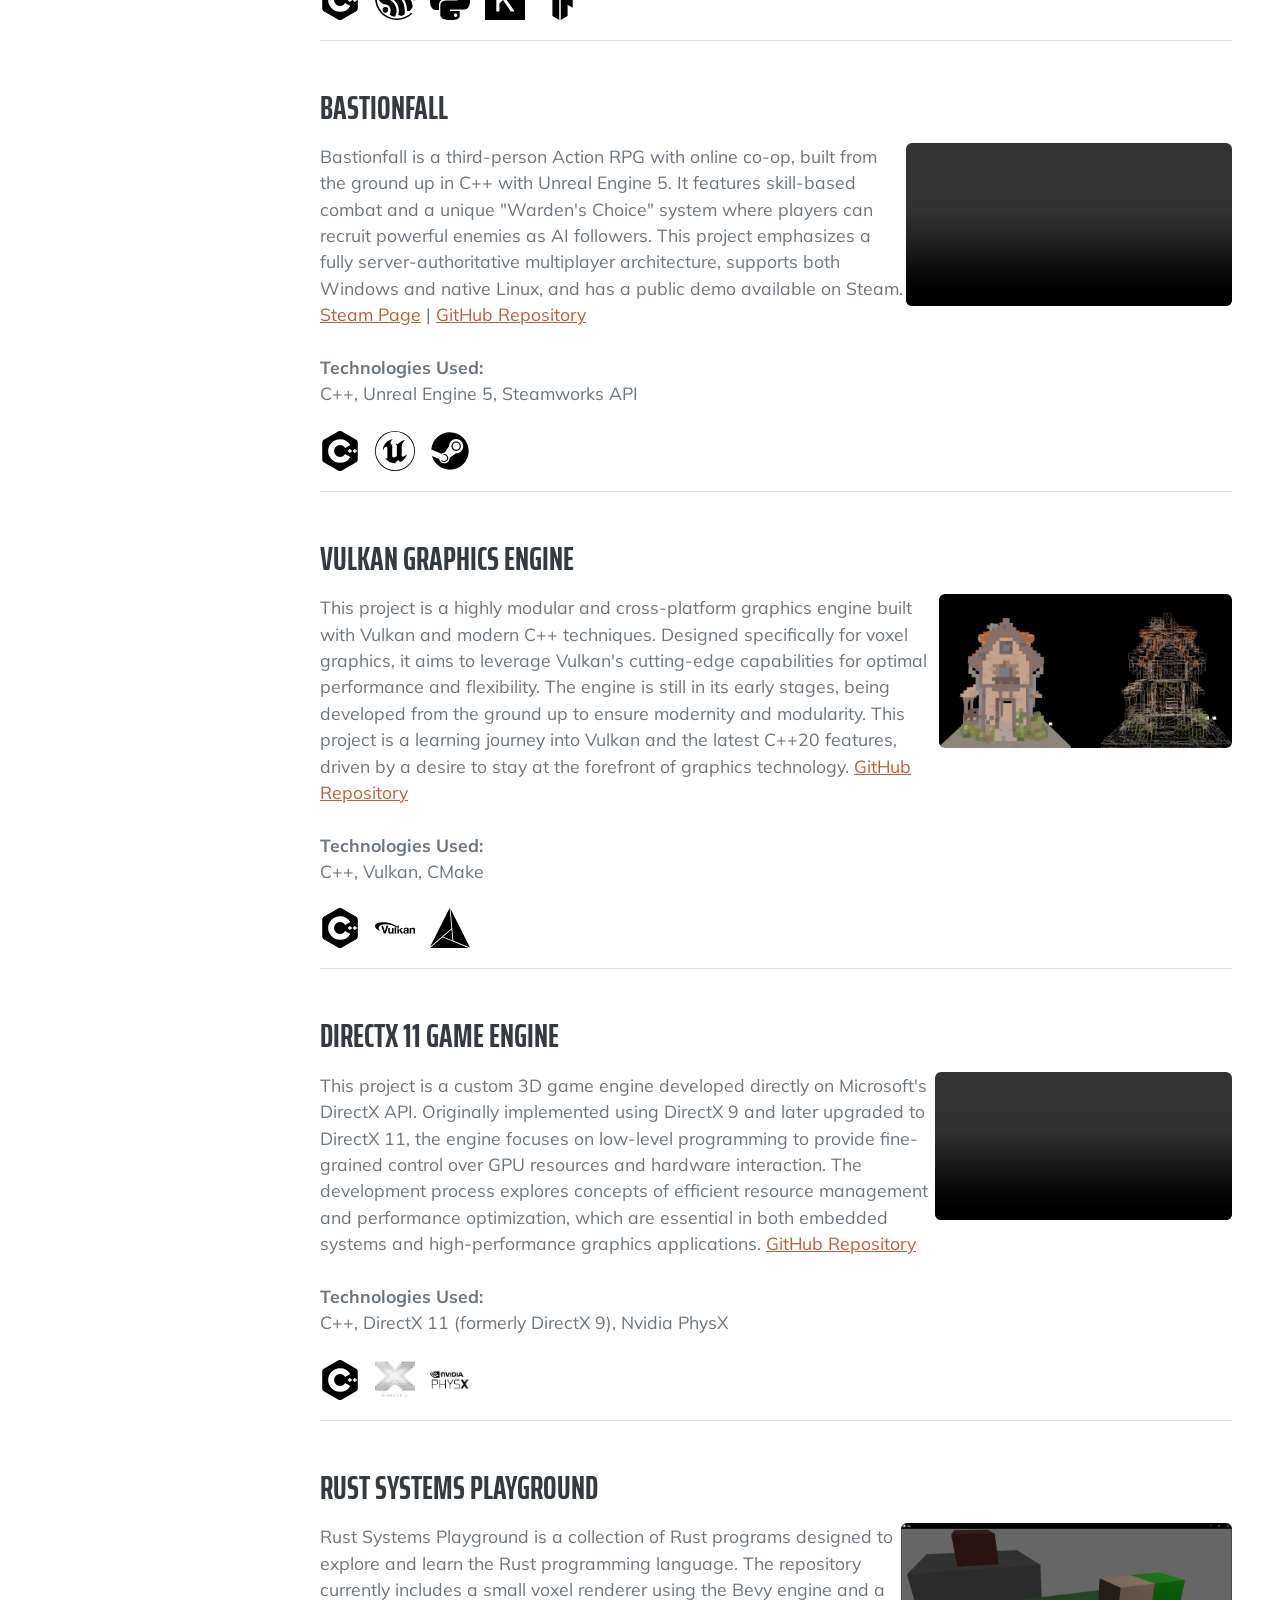
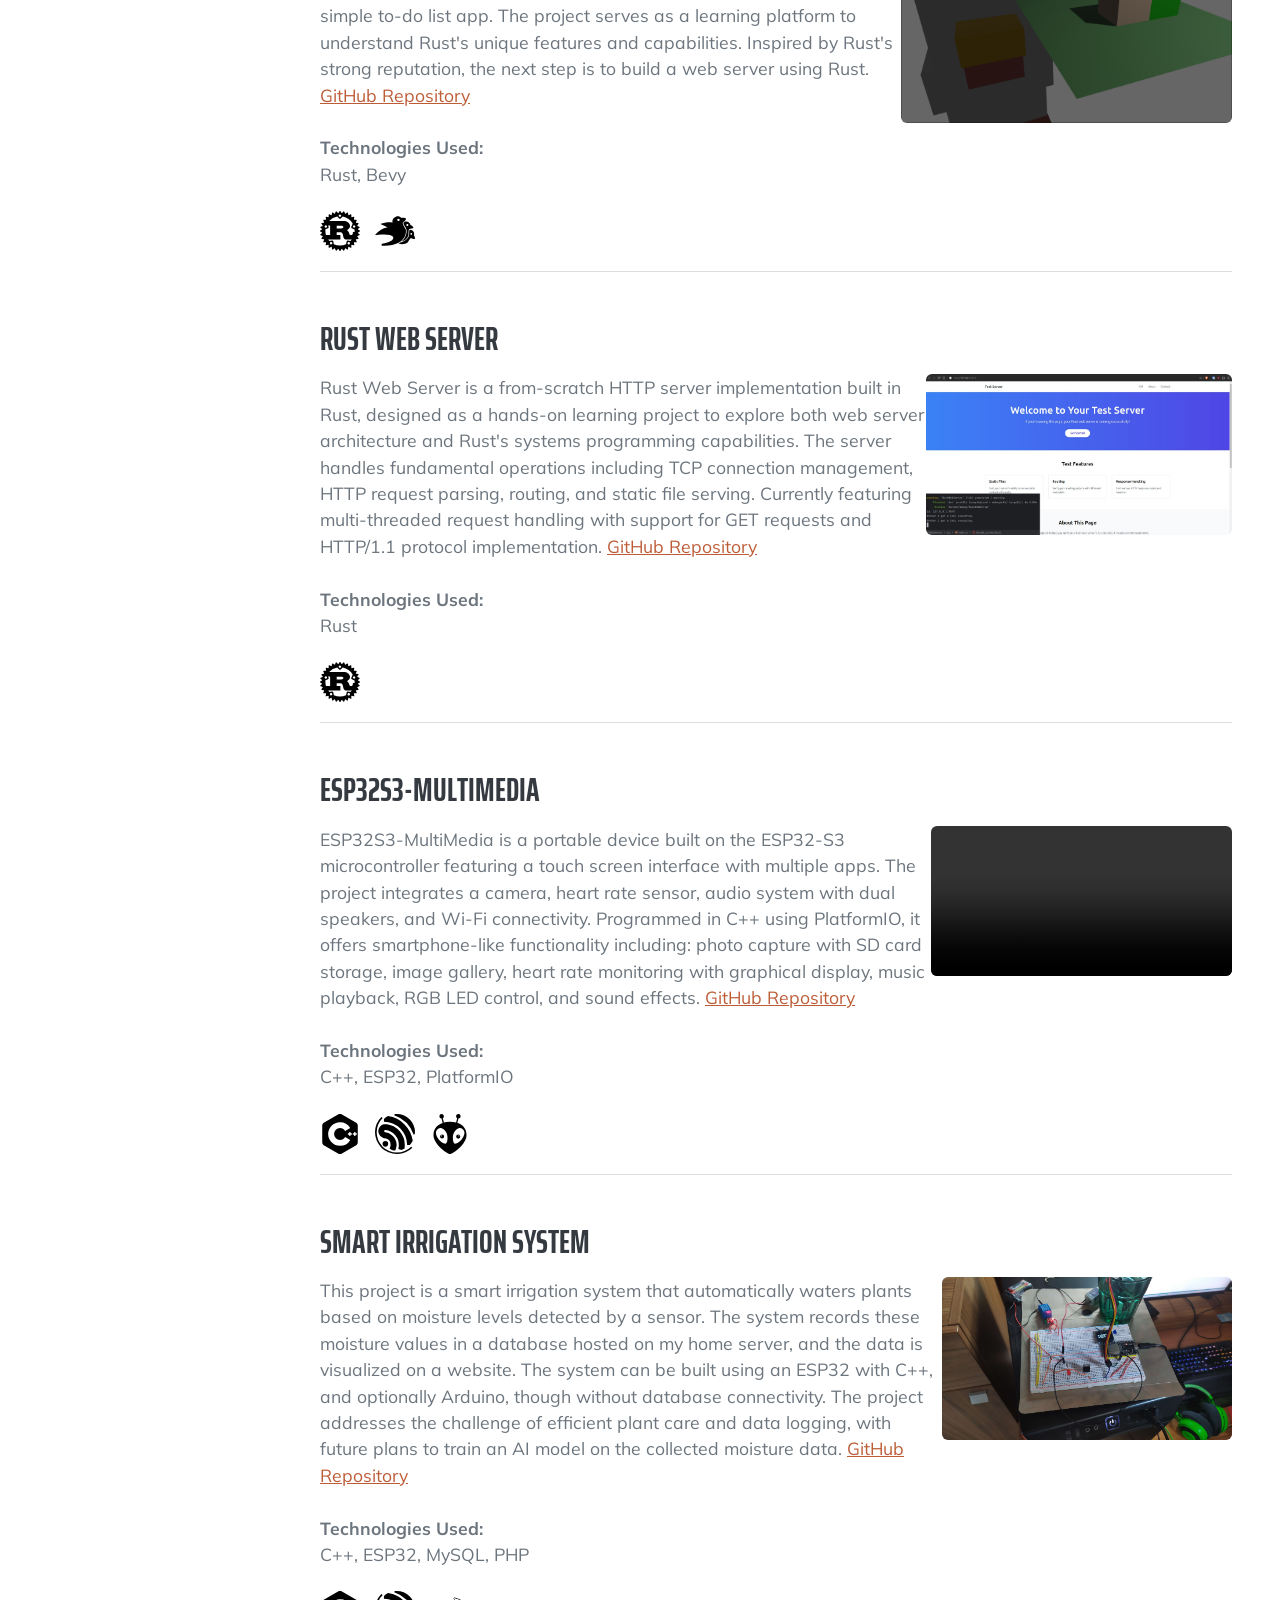
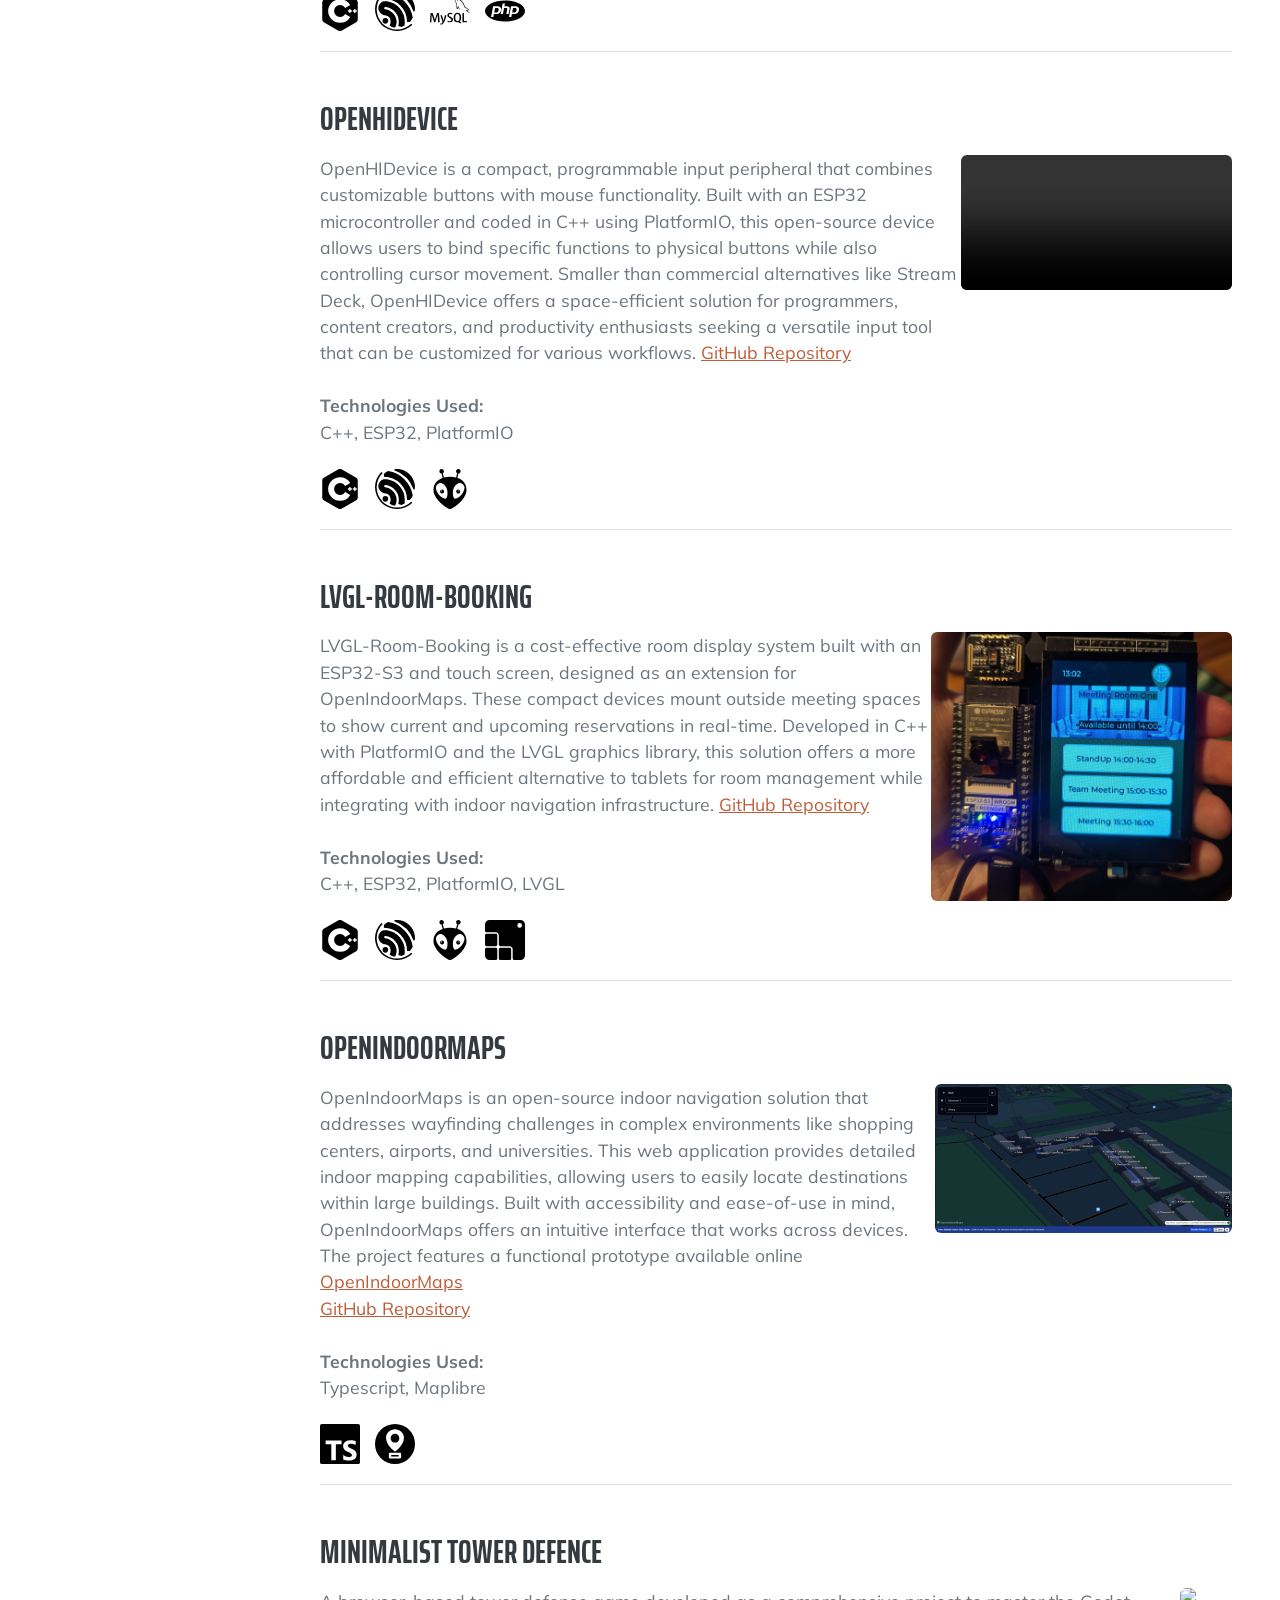
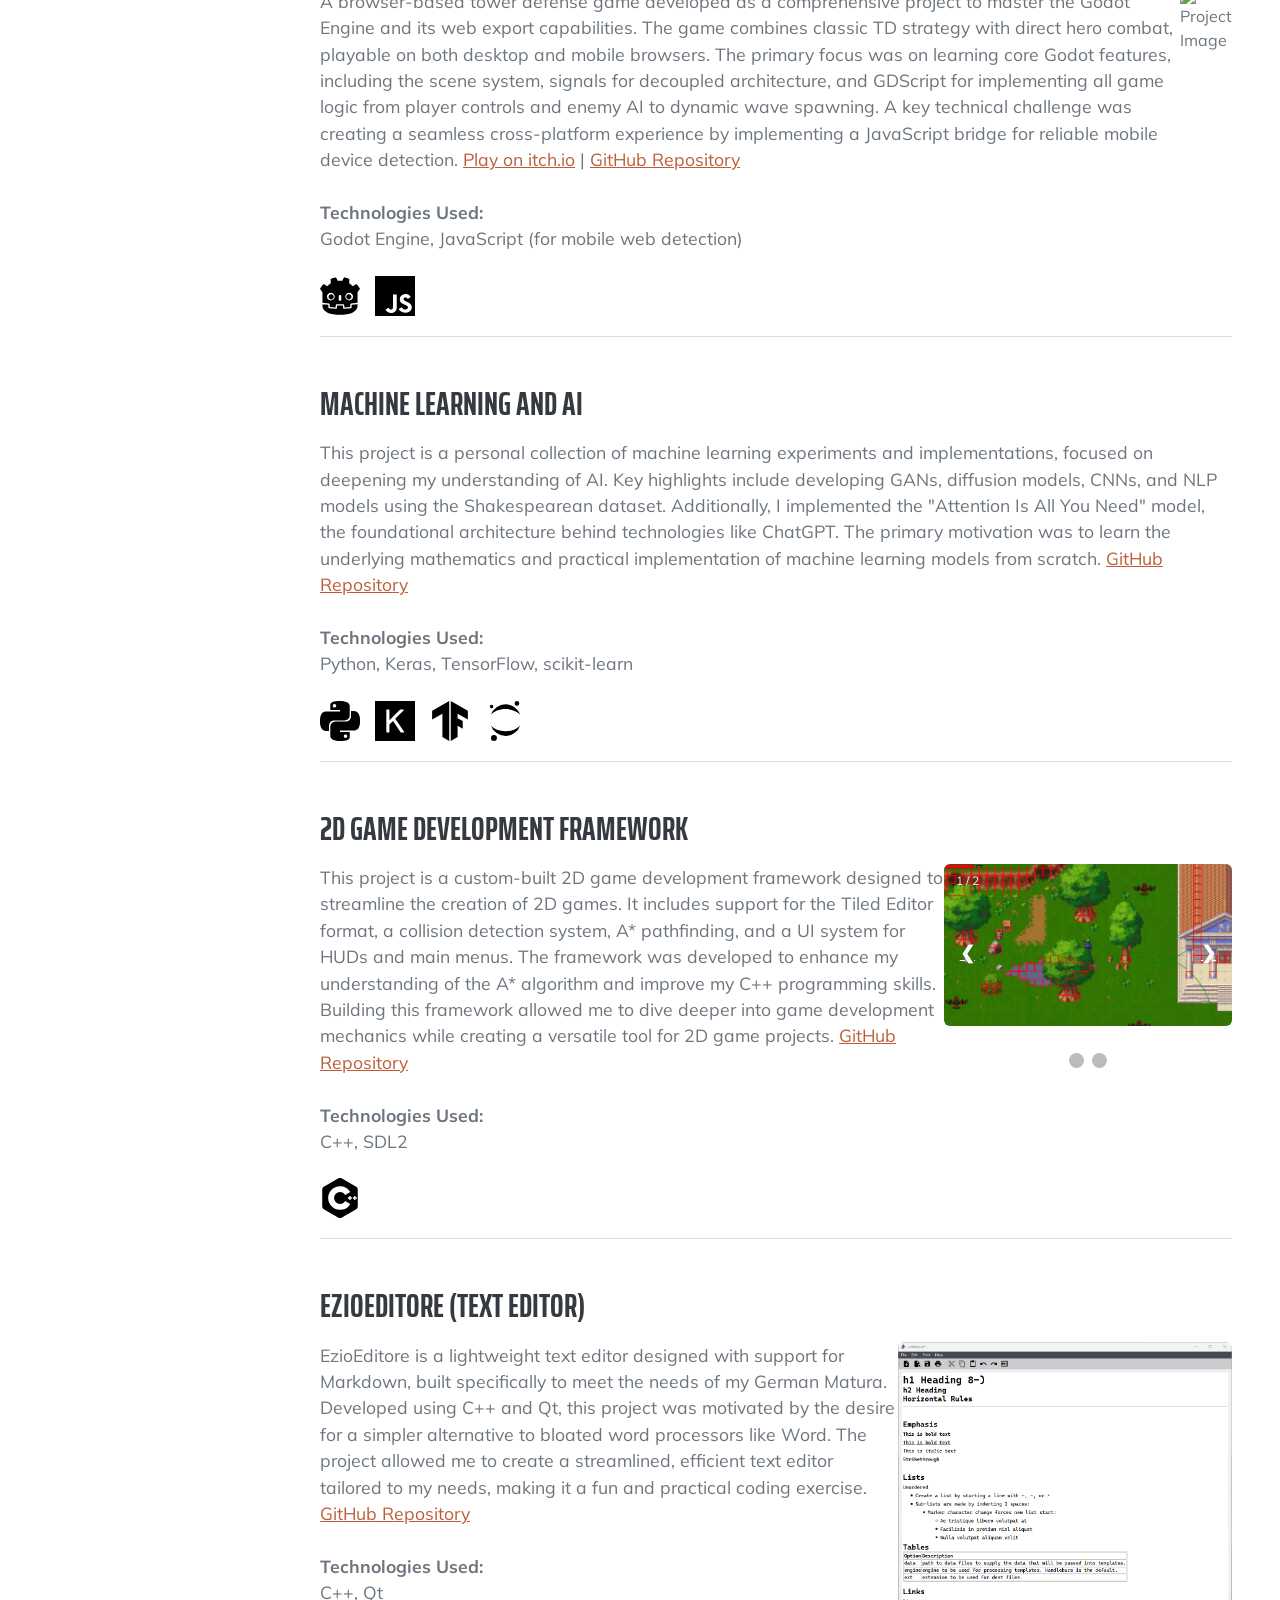
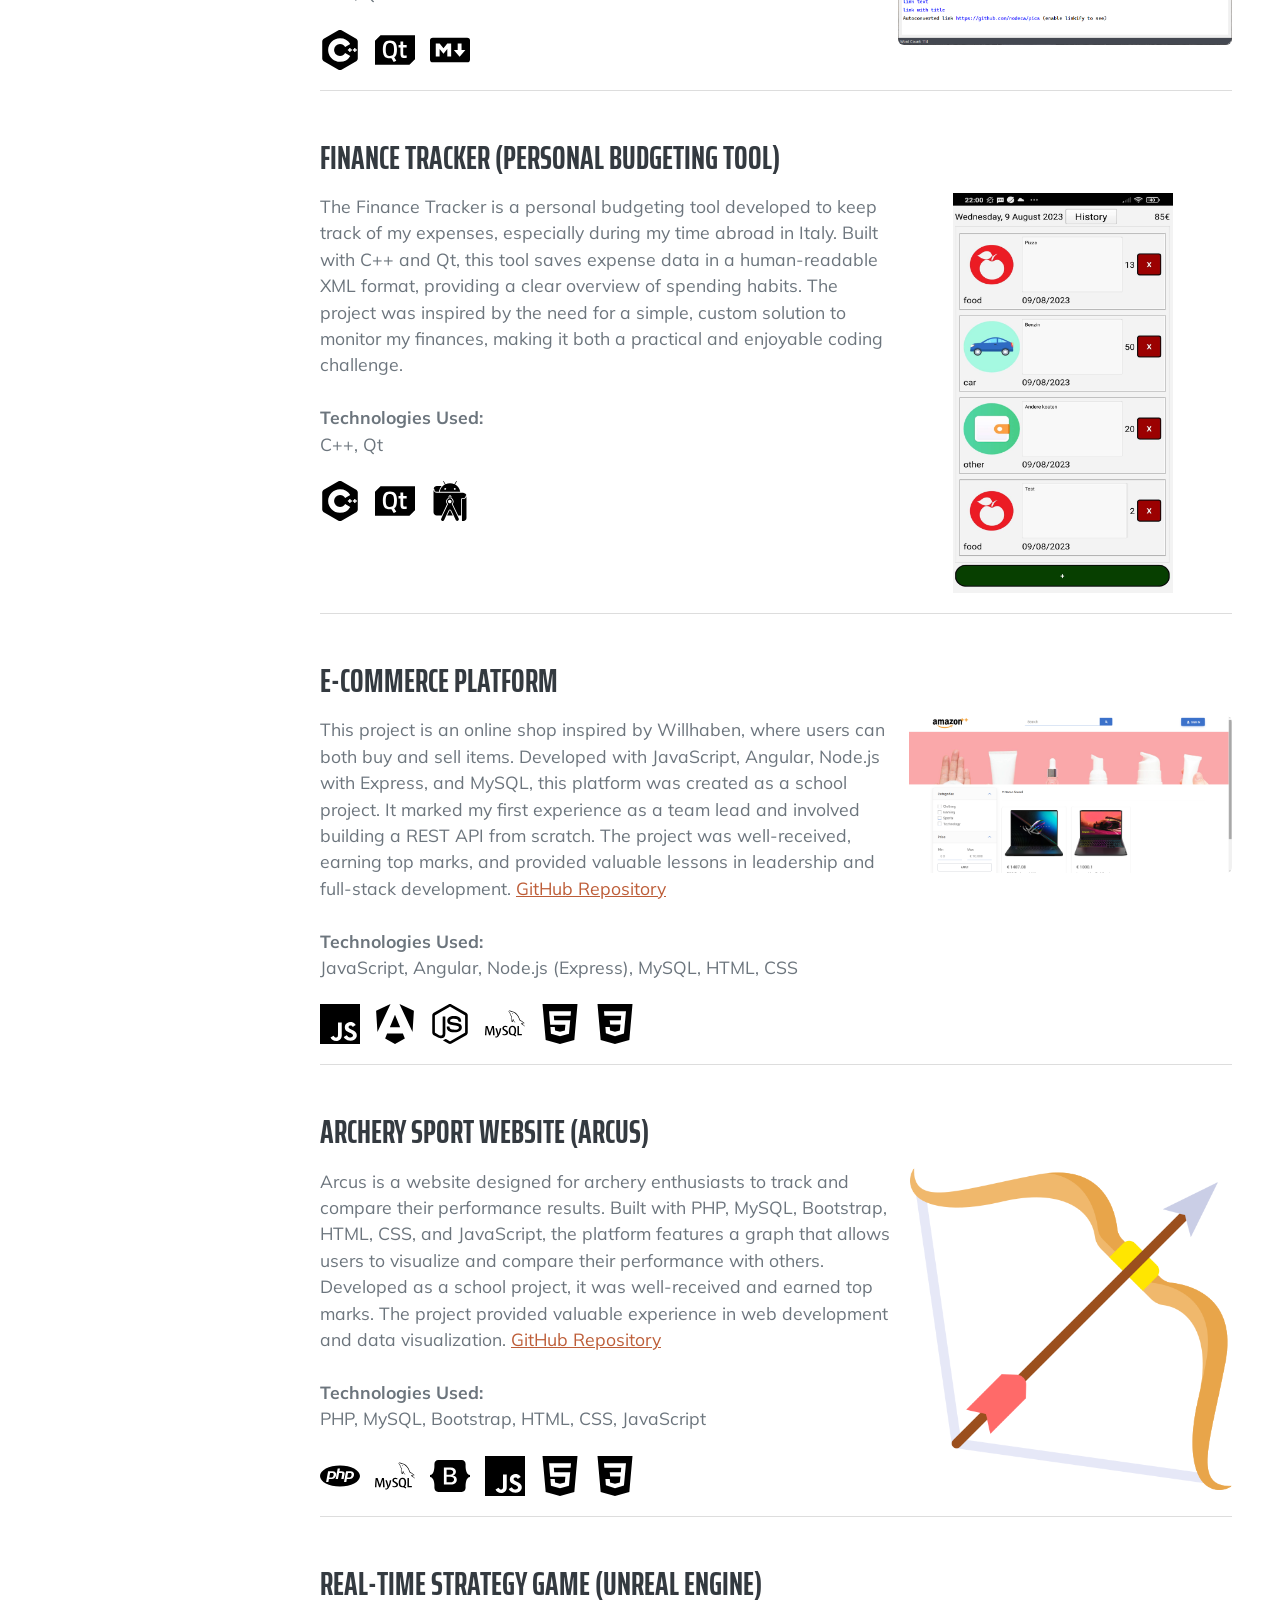
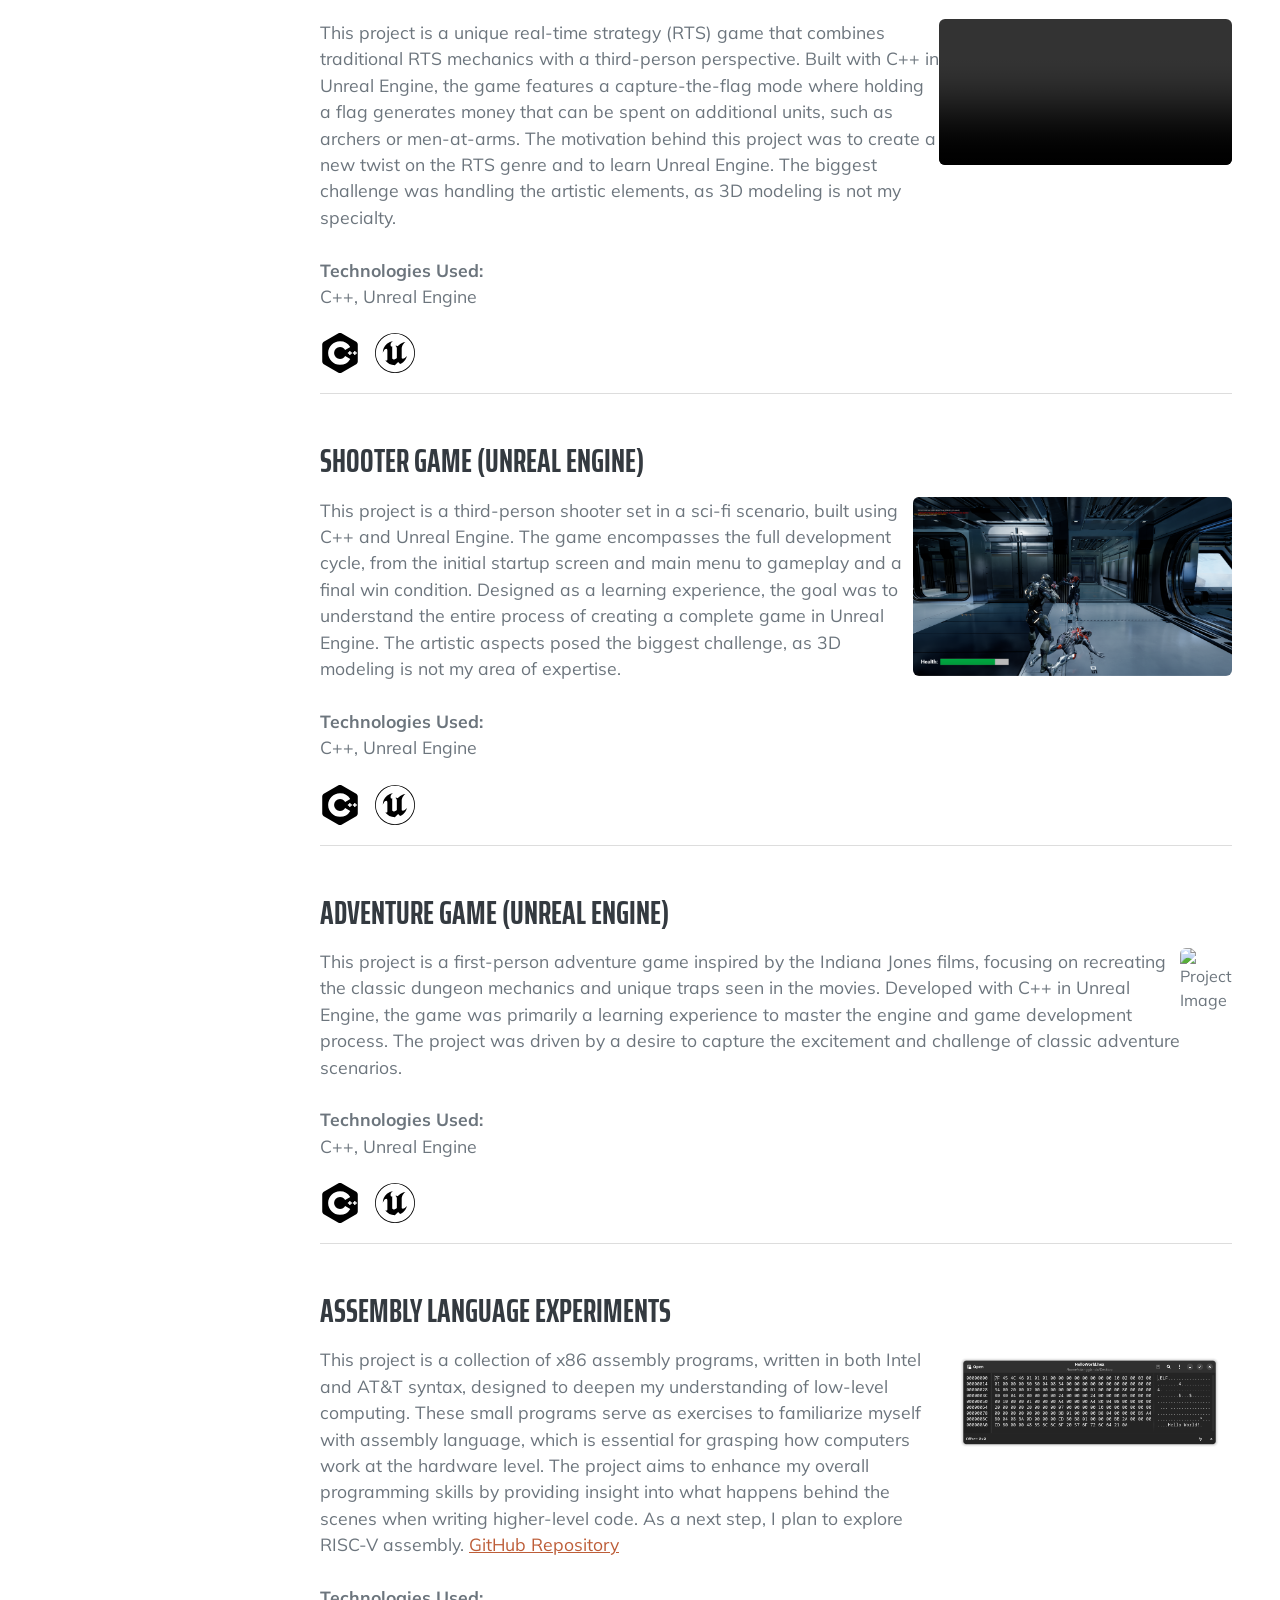
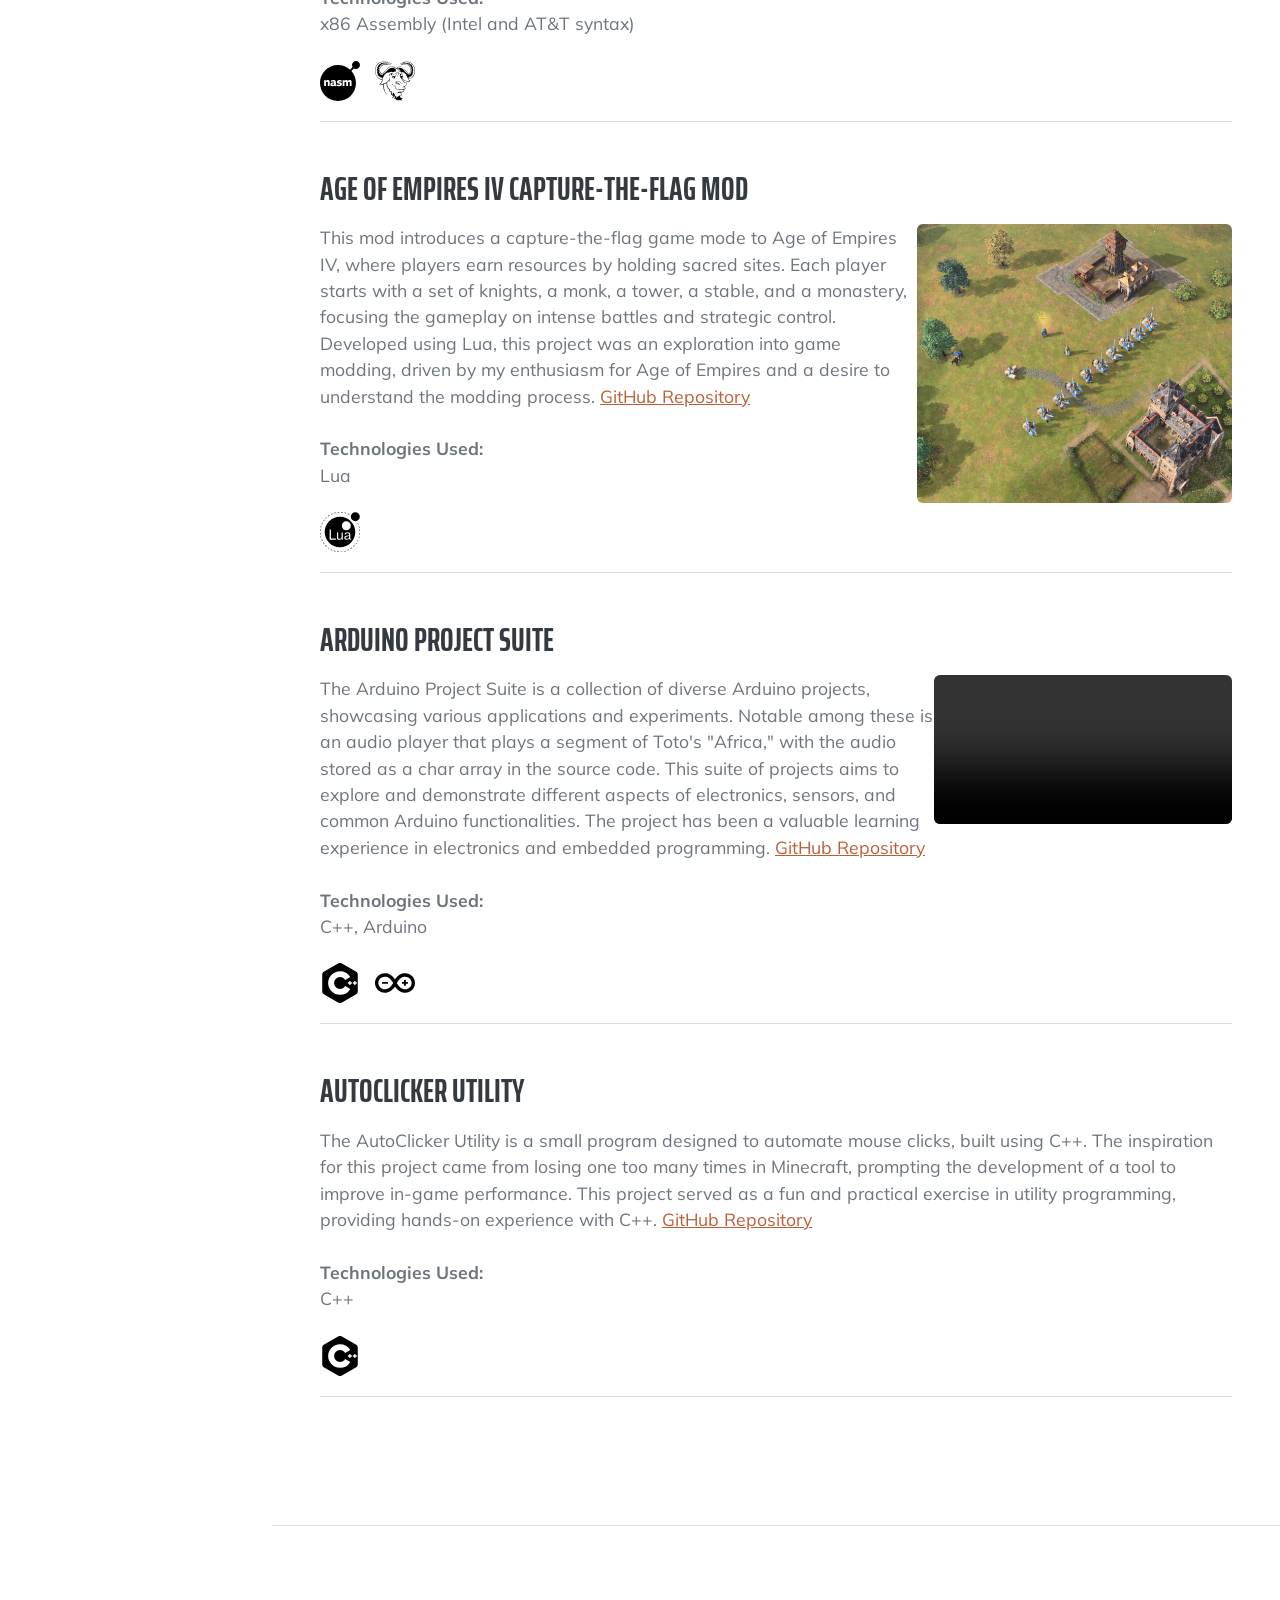
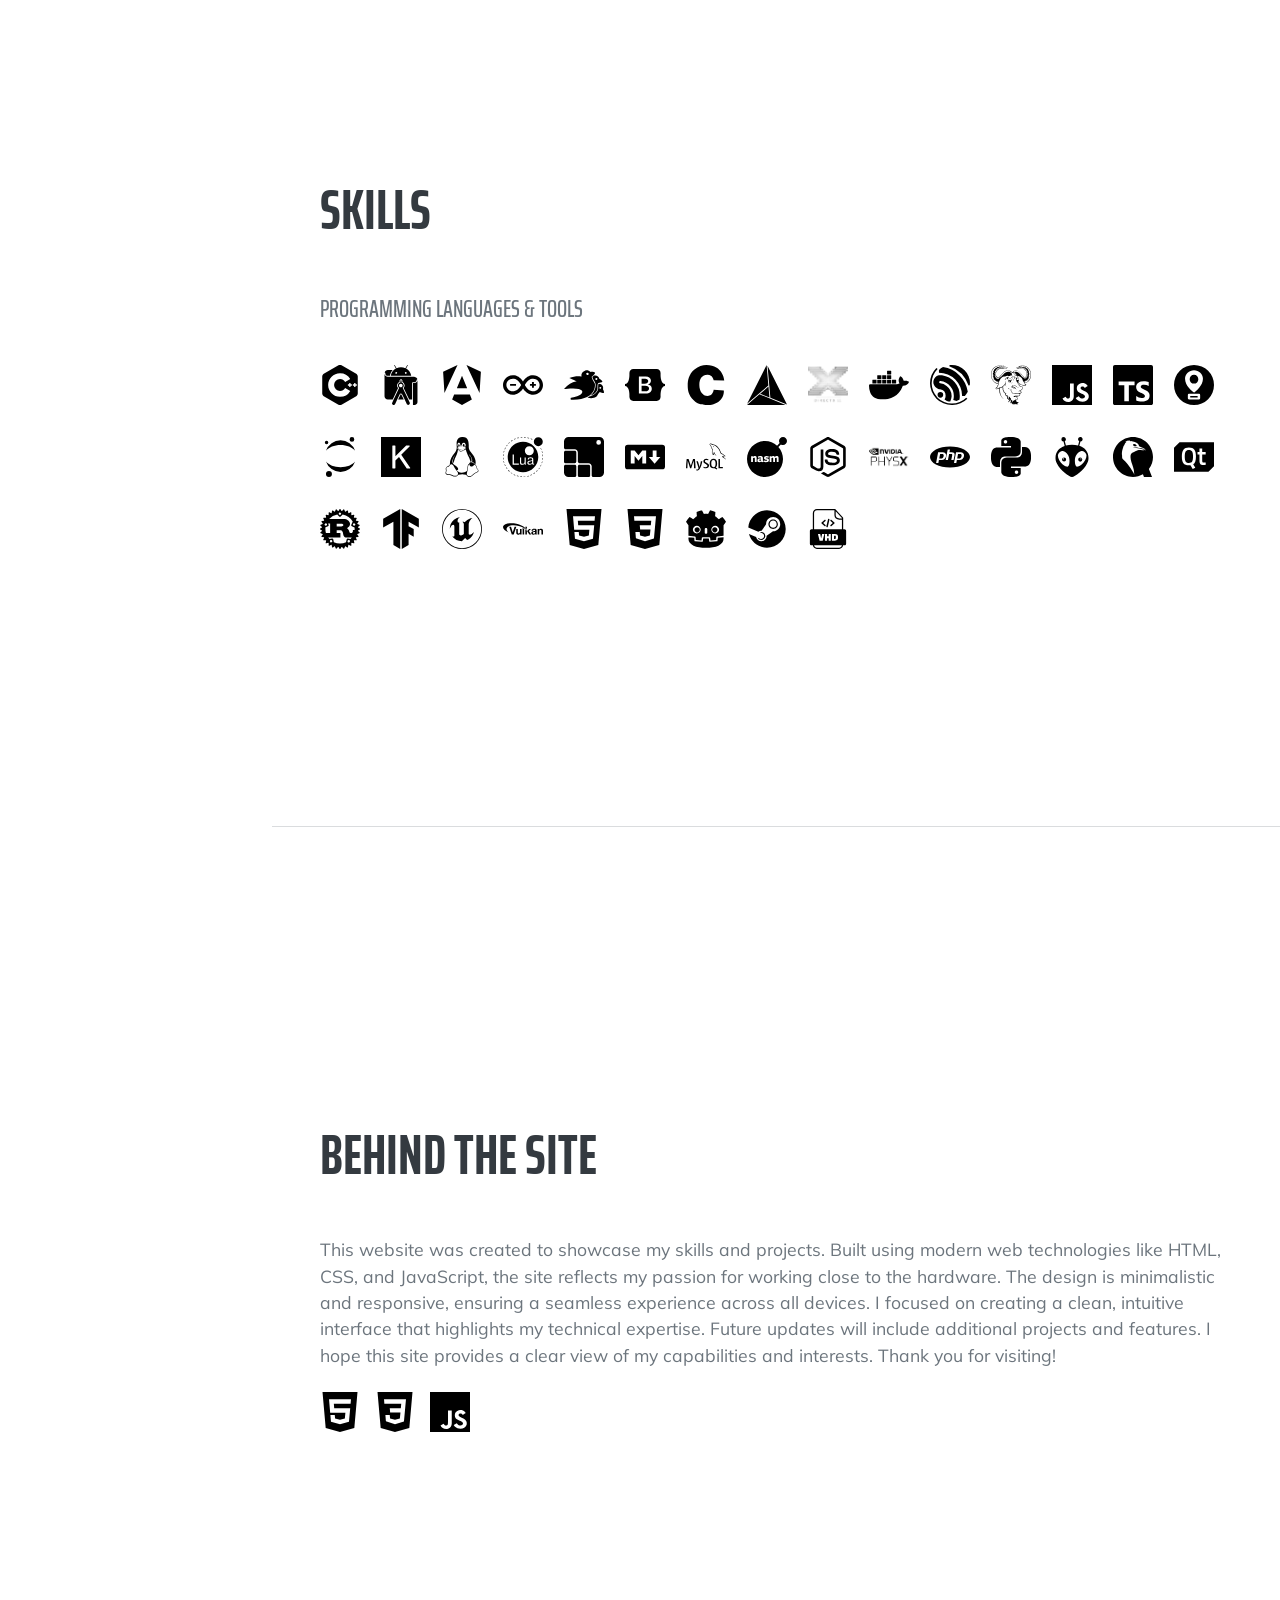
==== commit 50139e7d: "replace video element with YouTube iframe for GlandaGPU project" ====
--- a/index.html
+++ b/index.html
@@ -93,10 +93,16 @@
                             </div>
 
                             <!-- Project Image -->
-                            <div class="project-image mt-4 mt-md-0 ml-md-4">
-                                <video class="uniform-image img-fluid rounded" autoplay muted controls>
-                                    <source src="assets/GlandaGPU.mp4" type="video/mp4">
-                                </video>
+                            <div class="project-image mt-4 mt-md-0 ml-md-4" style="flex: 0 0 40%;">
+                                <iframe 
+                                    class="rounded" 
+                                    style="width: 100%; aspect-ratio: 16/9;"
+                                    src="https://www.youtube.com/embed/9Oxhgr2rtWc" 
+                                    title="YouTube video player" 
+                                    frameborder="0" 
+                                    allow="accelerometer; autoplay; clipboard-write; encrypted-media; gyroscope; picture-in-picture; web-share" 
+                                    allowfullscreen>
+                                </iframe>
                             </div>
                             
                         </div>
